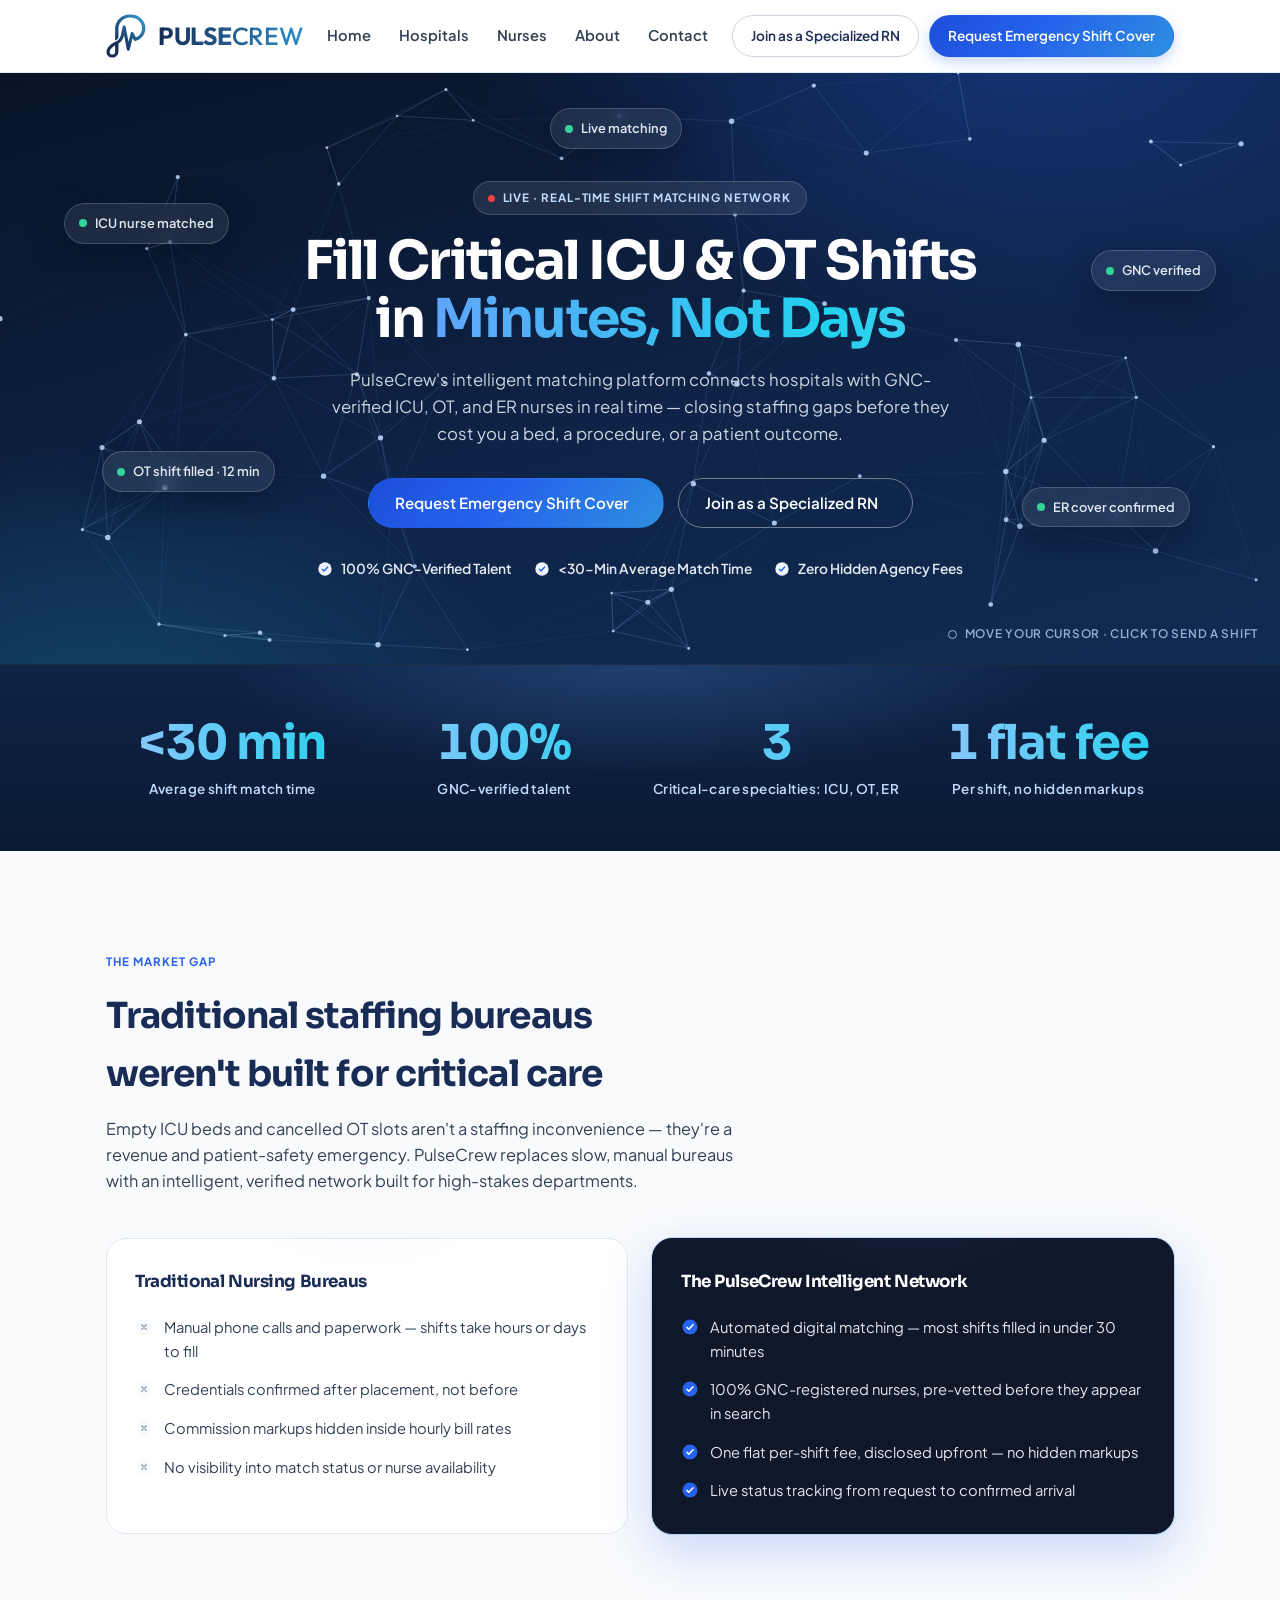
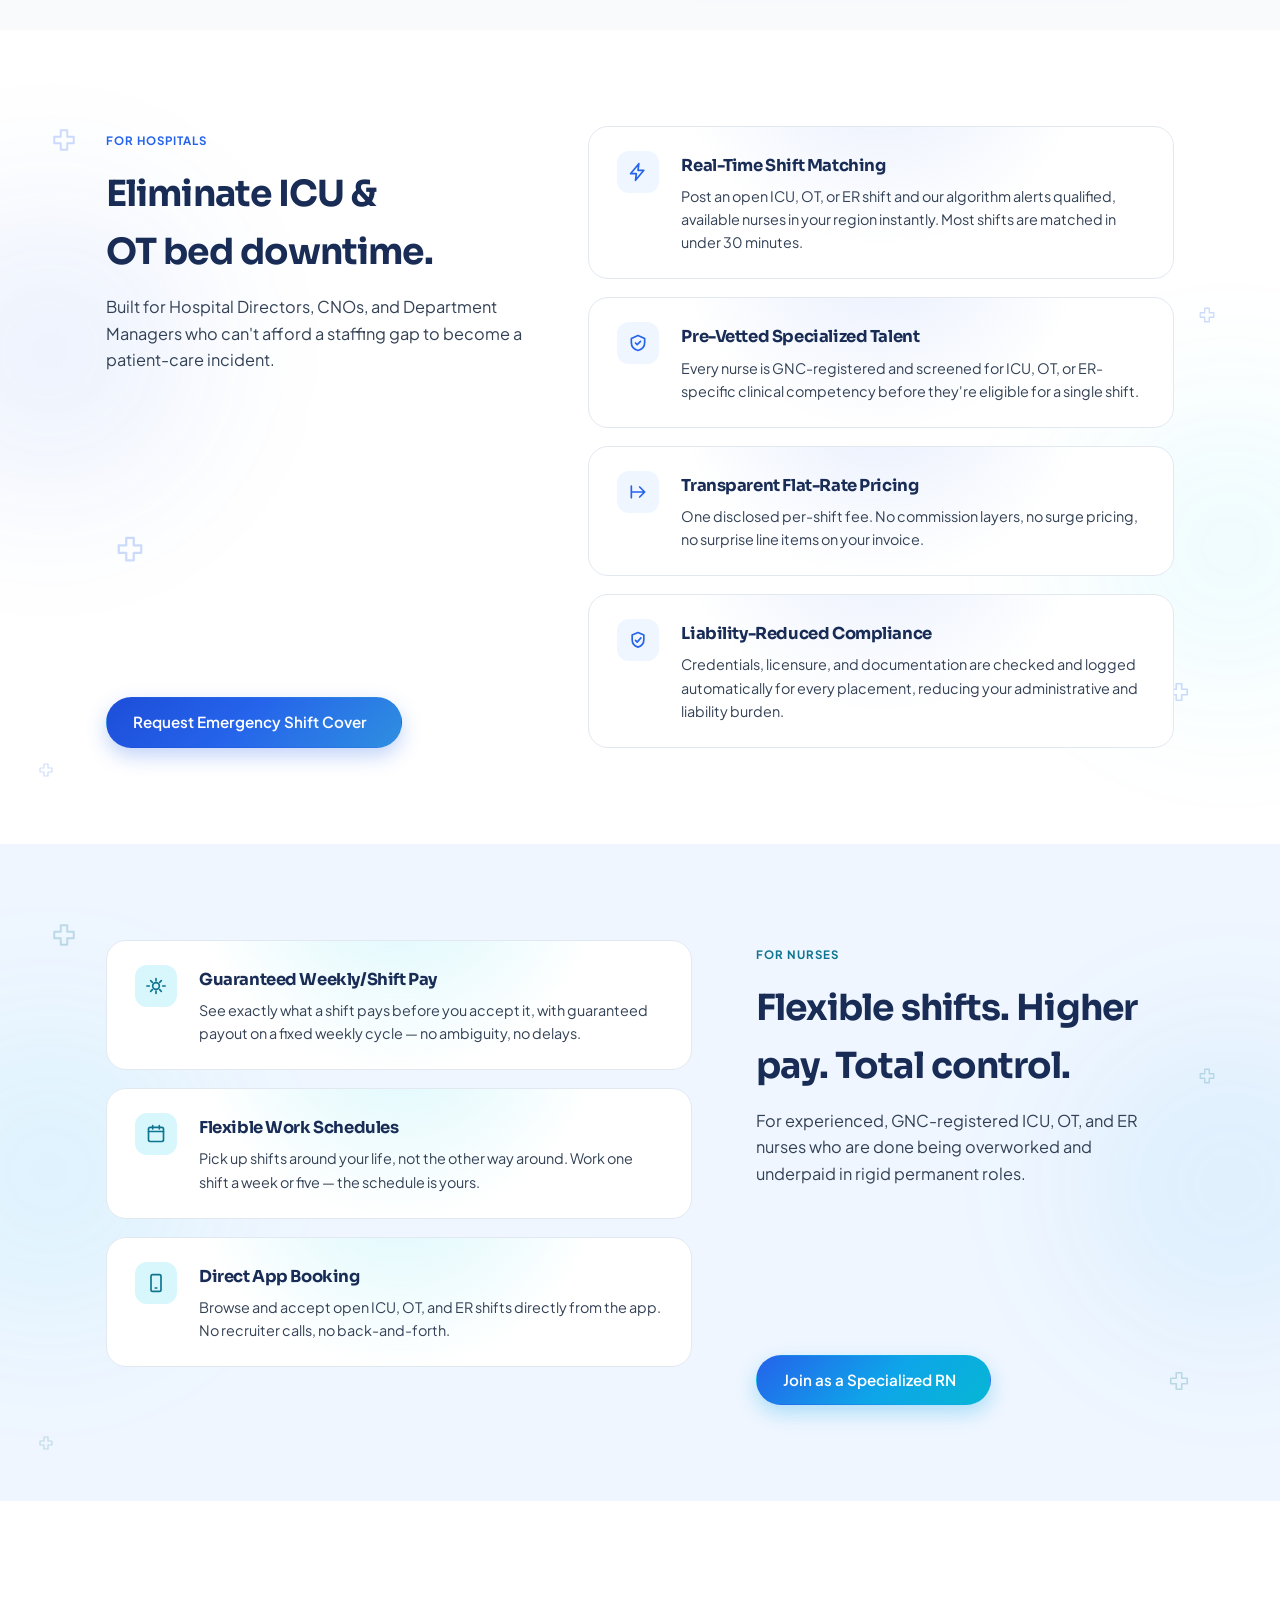
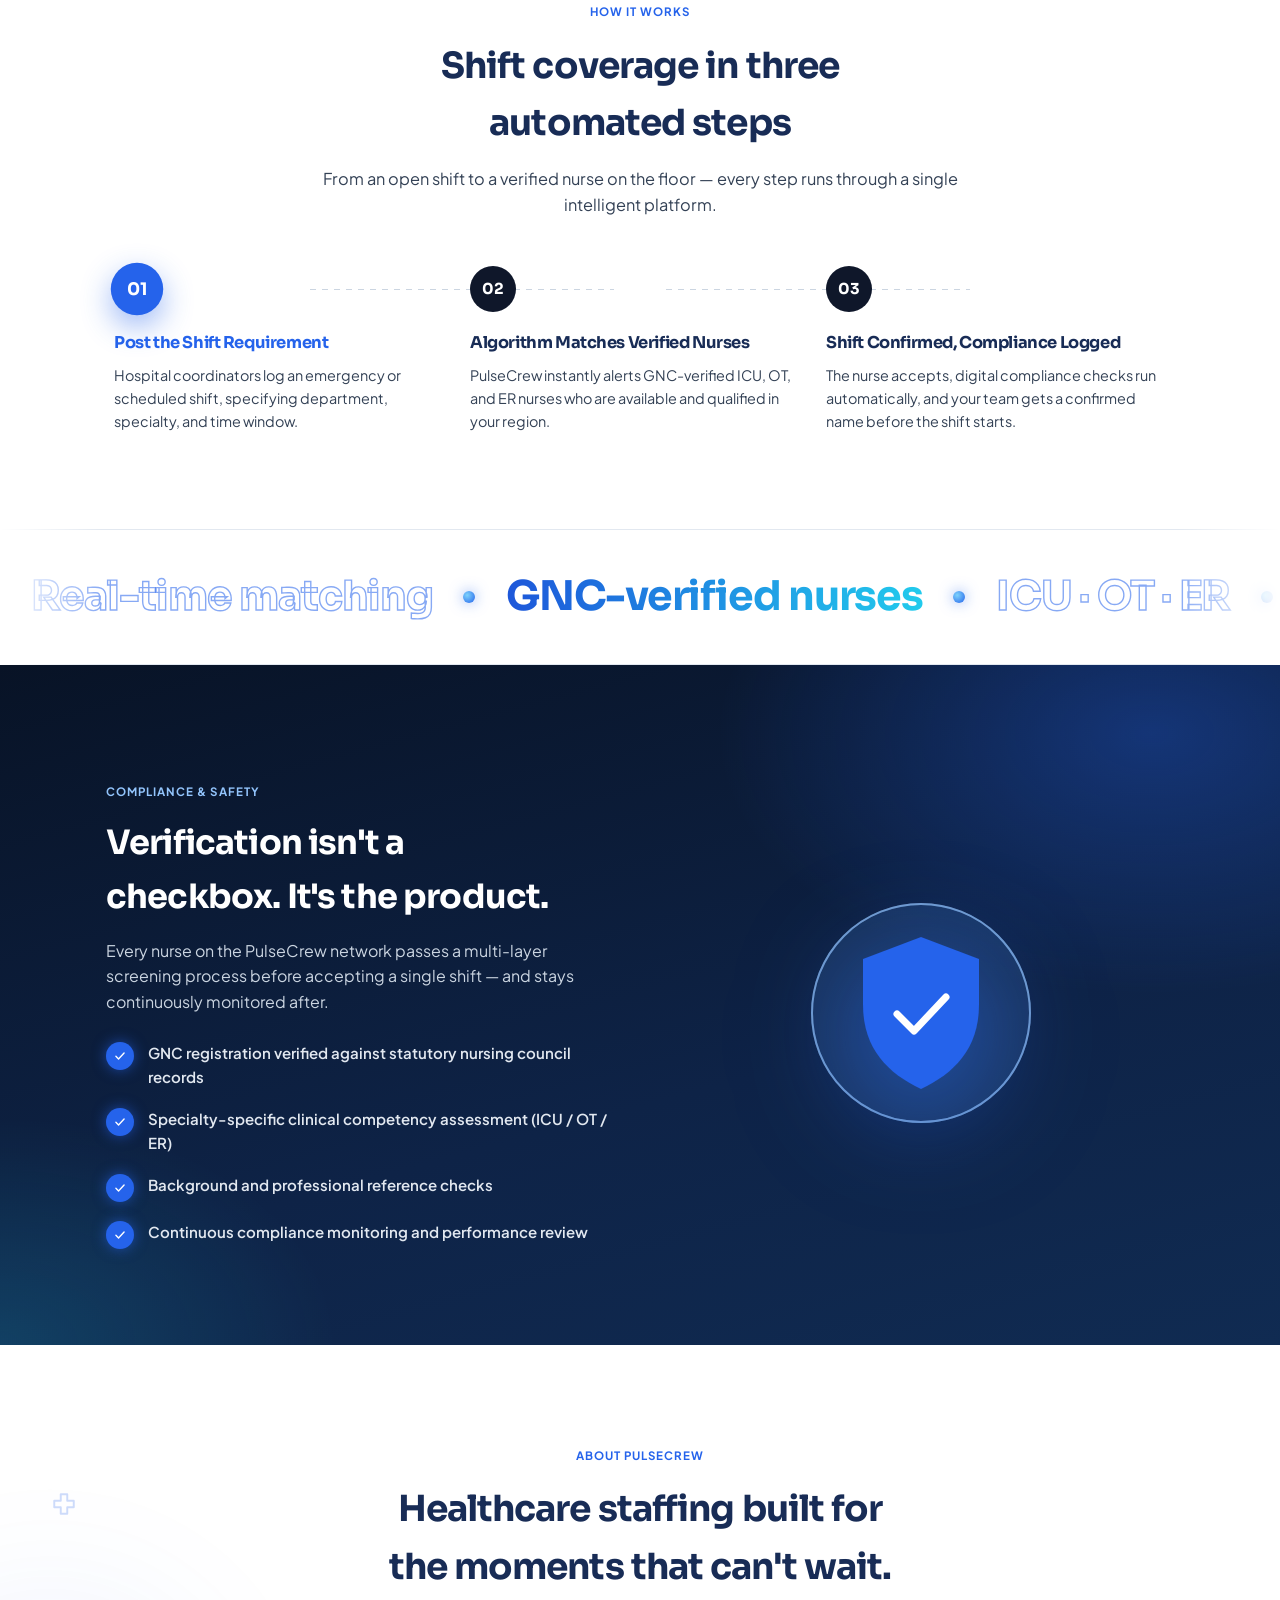
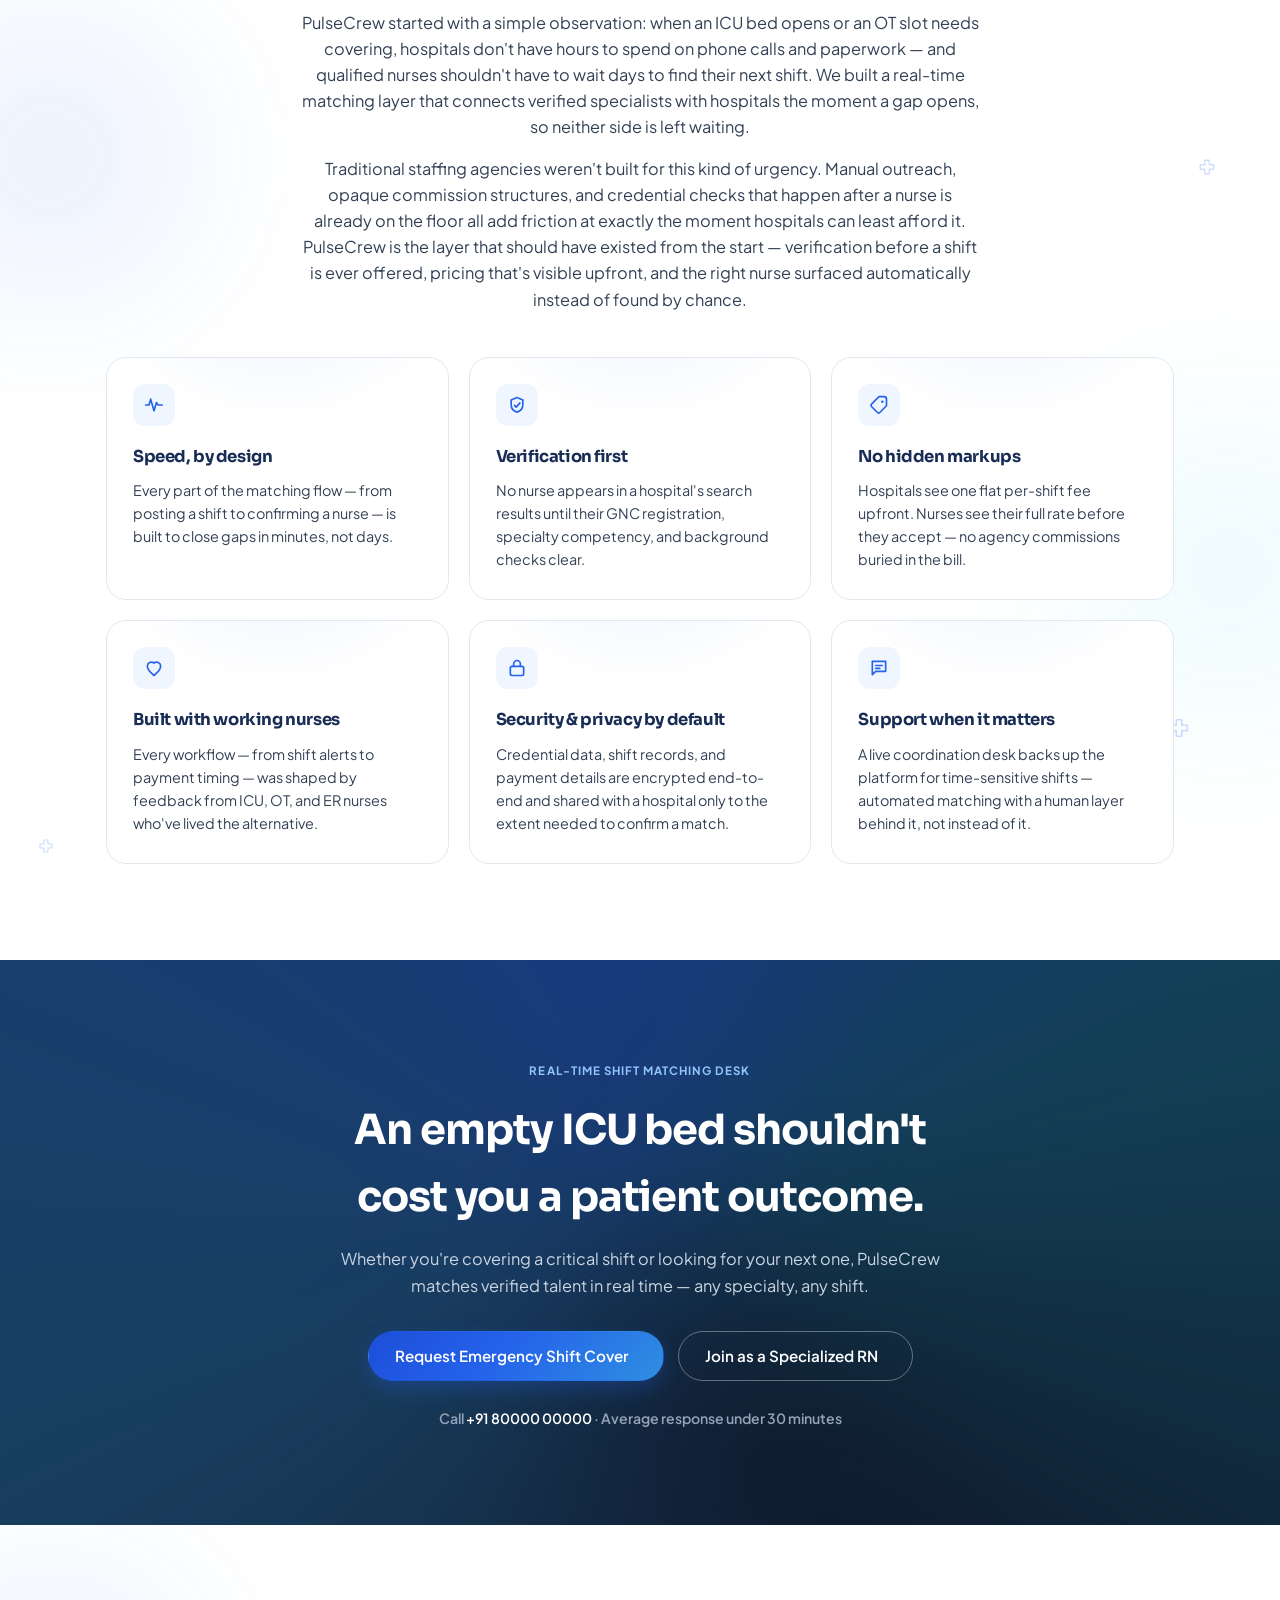
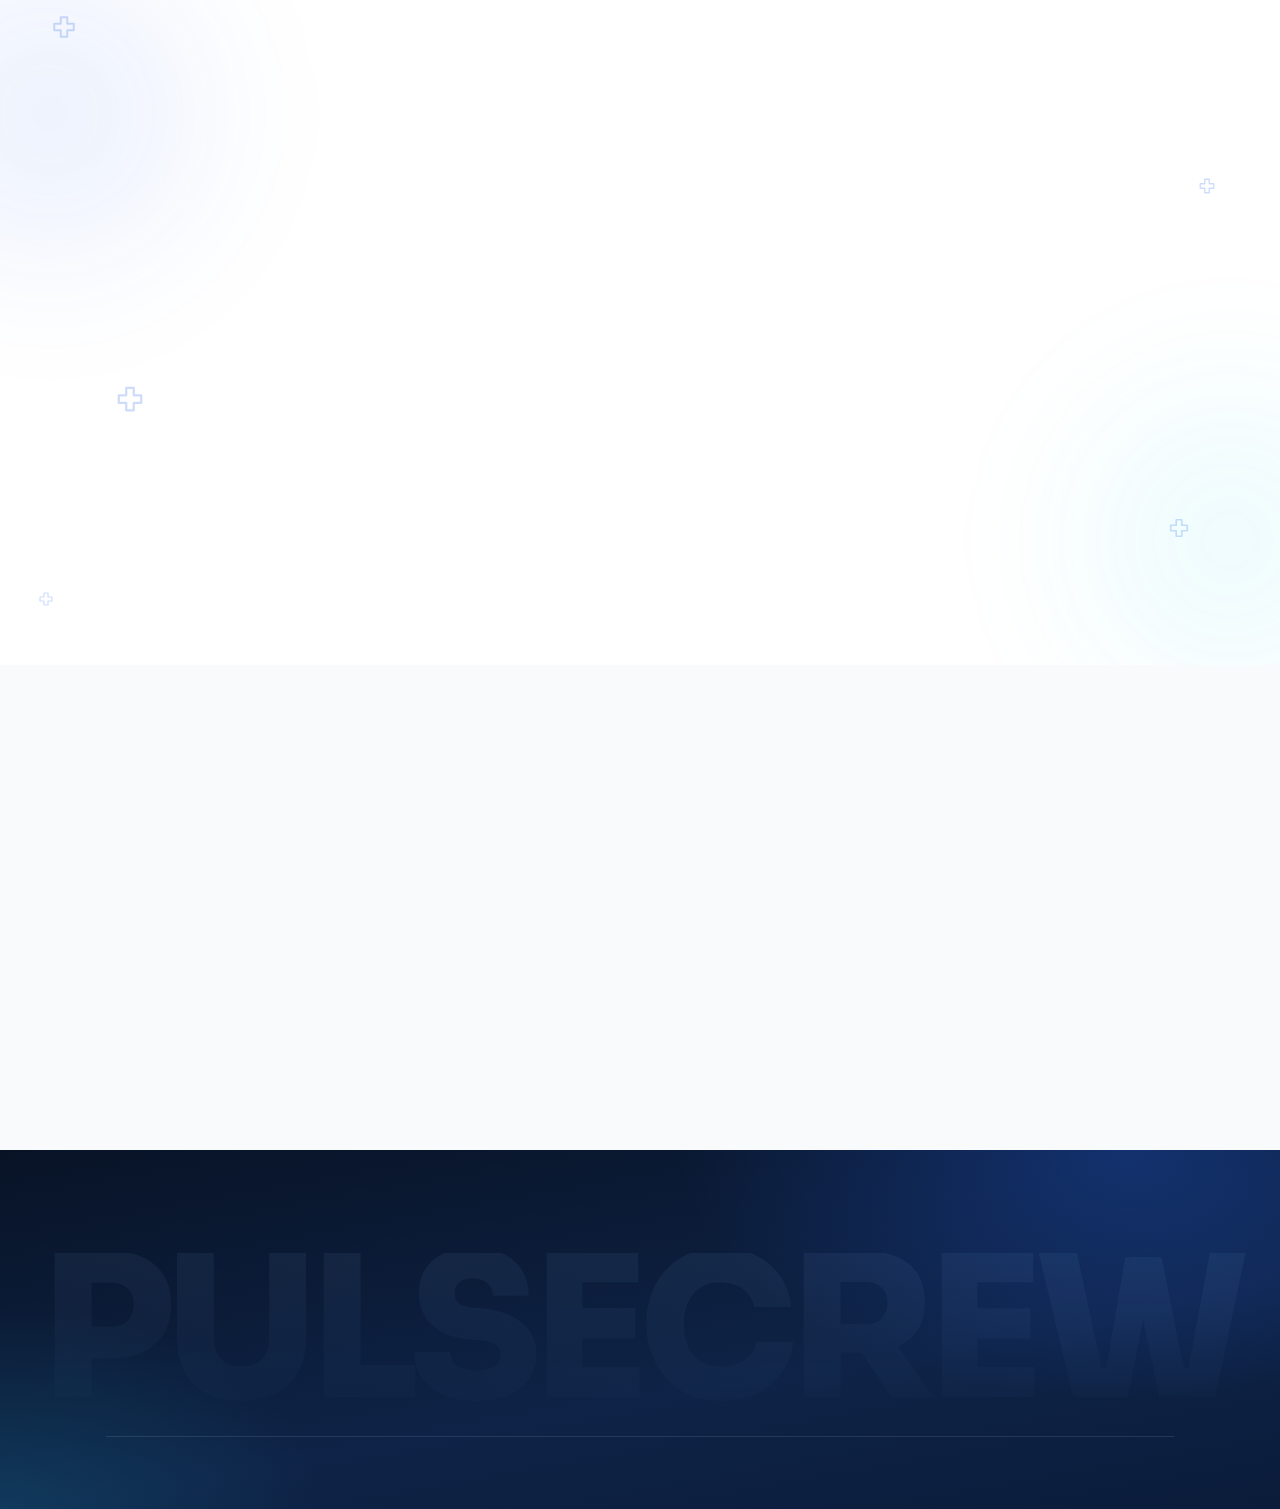
==== index.html @ 65669d4a "Move shared styles and effects into assets/site.css and assets/fx.js (no visual or behavioural chang" ====
<!doctype html><html><head><meta charset=utf8><meta name=viewport content="width=device-width,initial-scale=1"><style>:root{color-scheme:light}body{margin:0;padding:0;font:14px -apple-system,BlinkMacSystemFont,sans-serif;background:#faf9f5;color:#141413}img{max-width:100%}[hidden]:not([hidden=until-found i]){display:none!important}</style></head><body>
<title>PulseCrew Staffing</title>
<meta name="viewport" content="width=device-width, initial-scale=1">
<link rel="stylesheet" href="assets/site.css">

<div class="page-loader" id="pageLoader">
  <div class="loader-mark">
    <div class="loader-lottie" id="loaderLottie"></div>
  </div>
</div>
<script>"undefined"!=typeof navigator&&function(t,e){"object"==typeof exports&&"undefined"!=typeof module?module.exports=e():"function"==typeof define&&define.amd?define(e):(t="undefined"!=typeof globalThis?globalThis:t||self).lottie=e()}(this,(function(){"use strict";var svgNS="http://www.w3.org/2000/svg",locationHref="",_useWebWorker=!1,initialDefaultFrame=-999999,setWebWorker=function(t){_useWebWorker=!!t},getWebWorker=function(){return _useWebWorker},setLocationHref=function(t){locationHref=t},getLocationHref=function(){return locationHref};function createTag(t){return document.createElement(t)}function extendPrototype(t,e){var r,i,s=t.length;for(r=0;r<s;r+=1)for(var a in i=t[r].prototype)Object.prototype.hasOwnProperty.call(i,a)&&(e.prototype[a]=i[a])}function getDescriptor(t,e){return Object.getOwnPropertyDescriptor(t,e)}function createProxyFunction(t){function e(){}return e.prototype=t,e}var audioControllerFactory=function(){function t(t){this.audios=[],this.audioFactory=t,this._volume=1,this._isMuted=!1}return t.prototype={addAudio:function(t){this.audios.push(t)},pause:function(){var t,e=this.audios.length;for(t=0;t<e;t+=1)this.audios[t].pause()},resume:function(){var t,e=this.audios.length;for(t=0;t<e;t+=1)this.audios[t].resume()},setRate:function(t){var e,r=this.audios.length;for(e=0;e<r;e+=1)this.audios[e].setRate(t)},createAudio:function(t){return this.audioFactory?this.audioFactory(t):window.Howl?new window.Howl({src:[t]}):{isPlaying:!1,play:function(){this.isPlaying=!0},seek:function(){this.isPlaying=!1},playing:function(){},rate:function(){},setVolume:function(){}}},setAudioFactory:function(t){this.audioFactory=t},setVolume:function(t){this._volume=t,this._updateVolume()},mute:function(){this._isMuted=!0,this._updateVolume()},unmute:function(){this._isMuted=!1,this._updateVolume()},getVolume:function(){return this._volume},_updateVolume:function(){var t,e=this.audios.length;for(t=0;t<e;t+=1)this.audios[t].volume(this._volume*(this._isMuted?0:1))}},function(){return new t}}(),createTypedArray=function(){function t(t,e){var r,i=0,s=[];switch(t){case"int16":case"uint8c":r=1;break;default:r=1.1}for(i=0;i<e;i+=1)s.push(r);return s}return"function"==typeof Uint8ClampedArray&&"function"==typeof Float32Array?function(e,r){return"float32"===e?new Float32Array(r):"int16"===e?new Int16Array(r):"uint8c"===e?new Uint8ClampedArray(r):t(e,r)}:t}();function createSizedArray(t){return Array.apply(null,{length:t})}function _typeof$6(t){return _typeof$6="function"==typeof Symbol&&"symbol"==typeof Symbol.iterator?function(t){return typeof t}:function(t){return t&&"function"==typeof Symbol&&t.constructor===Symbol&&t!==Symbol.prototype?"symbol":typeof t},_typeof$6(t)}var subframeEnabled=!0,expressionsPlugin=null,expressionsInterfaces=null,idPrefix$1="",isSafari=/^((?!chrome|android).)*safari/i.test(navigator.userAgent),_shouldRoundValues=!1,bmPow=Math.pow,bmSqrt=Math.sqrt,bmFloor=Math.floor,bmMax=Math.max,bmMin=Math.min,BMMath={};function ProjectInterface$1(){return{}}!function(){var t,e=["abs","acos","acosh","asin","asinh","atan","atanh","atan2","ceil","cbrt","expm1","clz32","cos","cosh","exp","floor","fround","hypot","imul","log","log1p","log2","log10","max","min","pow","random","round","sign","sin","sinh","sqrt","tan","tanh","trunc","E","LN10","LN2","LOG10E","LOG2E","PI","SQRT1_2","SQRT2"],r=e.length;for(t=0;t<r;t+=1)BMMath[e[t]]=Math[e[t]]}(),BMMath.random=Math.random,BMMath.abs=function(t){if("object"===_typeof$6(t)&&t.length){var e,r=createSizedArray(t.length),i=t.length;for(e=0;e<i;e+=1)r[e]=Math.abs(t[e]);return r}return Math.abs(t)};var defaultCurveSegments=150,degToRads=Math.PI/180,roundCorner=.5519;function roundValues(t){_shouldRoundValues=!!t}function bmRnd(t){return _shouldRoundValues?Math.round(t):t}function styleDiv(t){t.style.position="absolute",t.style.top=0,t.style.left=0,t.style.display="block",t.style.transformOrigin="0 0",t.style.webkitTransformOrigin="0 0",t.style.backfaceVisibility="visible",t.style.webkitBackfaceVisibility="visible",t.style.transformStyle="preserve-3d",t.style.webkitTransformStyle="preserve-3d",t.style.mozTransformStyle="preserve-3d"}function BMEnterFrameEvent(t,e,r,i){this.type=t,this.currentTime=e,this.totalTime=r,this.direction=i<0?-1:1}function BMCompleteEvent(t,e){this.type=t,this.direction=e<0?-1:1}function BMCompleteLoopEvent(t,e,r,i){this.type=t,this.currentLoop=r,this.totalLoops=e,this.direction=i<0?-1:1}function BMSegmentStartEvent(t,e,r){this.type=t,this.firstFrame=e,this.totalFrames=r}function BMDestroyEvent(t,e){this.type=t,this.target=e}function BMRenderFrameErrorEvent(t,e){this.type="renderFrameError",this.nativeError=t,this.currentTime=e}function BMConfigErrorEvent(t){this.type="configError",this.nativeError=t}function BMAnimationConfigErrorEvent(t,e){this.type=t,this.nativeError=e}var createElementID=(_count=0,function(){return idPrefix$1+"__lottie_element_"+(_count+=1)}),_count;function HSVtoRGB(t,e,r){var i,s,a,n,o,h,l,p;switch(h=r*(1-e),l=r*(1-(o=6*t-(n=Math.floor(6*t)))*e),p=r*(1-(1-o)*e),n%6){case 0:i=r,s=p,a=h;break;case 1:i=l,s=r,a=h;break;case 2:i=h,s=r,a=p;break;case 3:i=h,s=l,a=r;break;case 4:i=p,s=h,a=r;break;case 5:i=r,s=h,a=l}return[i,s,a]}function RGBtoHSV(t,e,r){var i,s=Math.max(t,e,r),a=Math.min(t,e,r),n=s-a,o=0===s?0:n/s,h=s/255;switch(s){case a:i=0;break;case t:i=e-r+n*(e<r?6:0),i/=6*n;break;case e:i=r-t+2*n,i/=6*n;break;case r:i=t-e+4*n,i/=6*n}return[i,o,h]}function addSaturationToRGB(t,e){var r=RGBtoHSV(255*t[0],255*t[1],255*t[2]);return r[1]+=e,r[1]>1?r[1]=1:r[1]<=0&&(r[1]=0),HSVtoRGB(r[0],r[1],r[2])}function addBrightnessToRGB(t,e){var r=RGBtoHSV(255*t[0],255*t[1],255*t[2]);return r[2]+=e,r[2]>1?r[2]=1:r[2]<0&&(r[2]=0),HSVtoRGB(r[0],r[1],r[2])}function addHueToRGB(t,e){var r=RGBtoHSV(255*t[0],255*t[1],255*t[2]);return r[0]+=e/360,r[0]>1?r[0]-=1:r[0]<0&&(r[0]+=1),HSVtoRGB(r[0],r[1],r[2])}var rgbToHex=function(){var t,e,r=[];for(t=0;t<256;t+=1)e=t.toString(16),r[t]=1===e.length?"0"+e:e;return function(t,e,i){return t<0&&(t=0),e<0&&(e=0),i<0&&(i=0),"#"+r[t]+r[e]+r[i]}}(),setSubframeEnabled=function(t){subframeEnabled=!!t},getSubframeEnabled=function(){return subframeEnabled},setExpressionsPlugin=function(t){expressionsPlugin=t},getExpressionsPlugin=function(){return expressionsPlugin},setExpressionInterfaces=function(t){expressionsInterfaces=t},getExpressionInterfaces=function(){return expressionsInterfaces},setDefaultCurveSegments=function(t){defaultCurveSegments=t},getDefaultCurveSegments=function(){return defaultCurveSegments},setIdPrefix=function(t){idPrefix$1=t},getIdPrefix=function(){return idPrefix$1};function createNS(t){return document.createElementNS(svgNS,t)}function _typeof$5(t){return _typeof$5="function"==typeof Symbol&&"symbol"==typeof Symbol.iterator?function(t){return typeof t}:function(t){return t&&"function"==typeof Symbol&&t.constructor===Symbol&&t!==Symbol.prototype?"symbol":typeof t},_typeof$5(t)}var dataManager=function(){var t,e,r=1,i=[],s={onmessage:function(){},postMessage:function(e){t({data:e})}},a={postMessage:function(t){s.onmessage({data:t})}};function n(){e||(e=function(e){if(window.Worker&&window.Blob&&getWebWorker()){var r=new Blob(["var _workerSelf = self; self.onmessage = ",e.toString()],{type:"text/javascript"}),i=URL.createObjectURL(r);return new Worker(i)}return t=e,s}((function(t){if(a.dataManager||(a.dataManager=function(){function t(s,a){var n,o,h,l,p,c,m=s.length;for(o=0;o<m;o+=1)if("ks"in(n=s[o])&&!n.completed){if(n.completed=!0,n.hasMask){var u=n.masksProperties;for(l=u.length,h=0;h<l;h+=1)if(u[h].pt.k.i)i(u[h].pt.k);else for(c=u[h].pt.k.length,p=0;p<c;p+=1)u[h].pt.k[p].s&&i(u[h].pt.k[p].s[0]),u[h].pt.k[p].e&&i(u[h].pt.k[p].e[0])}0===n.ty?(n.layers=e(n.refId,a),t(n.layers,a)):4===n.ty?r(n.shapes):5===n.ty&&f(n)}}function e(t,e){var r=function(t,e){for(var r=0,i=e.length;r<i;){if(e[r].id===t)return e[r];r+=1}return null}(t,e);return r?r.layers.__used?JSON.parse(JSON.stringify(r.layers)):(r.layers.__used=!0,r.layers):null}function r(t){var e,s,a;for(e=t.length-1;e>=0;e-=1)if("sh"===t[e].ty)if(t[e].ks.k.i)i(t[e].ks.k);else for(a=t[e].ks.k.length,s=0;s<a;s+=1)t[e].ks.k[s].s&&i(t[e].ks.k[s].s[0]),t[e].ks.k[s].e&&i(t[e].ks.k[s].e[0]);else"gr"===t[e].ty&&r(t[e].it)}function i(t){var e,r=t.i.length;for(e=0;e<r;e+=1)t.i[e][0]+=t.v[e][0],t.i[e][1]+=t.v[e][1],t.o[e][0]+=t.v[e][0],t.o[e][1]+=t.v[e][1]}function s(t,e){var r=e?e.split("."):[100,100,100];return t[0]>r[0]||!(r[0]>t[0])&&(t[1]>r[1]||!(r[1]>t[1])&&(t[2]>r[2]||!(r[2]>t[2])&&null))}var a,n=function(){var t=[4,4,14];function e(t){var e,r,i,s=t.length;for(e=0;e<s;e+=1)5===t[e].ty&&(i=void 0,i=(r=t[e]).t.d,r.t.d={k:[{s:i,t:0}]})}return function(r){if(s(t,r.v)&&(e(r.layers),r.assets)){var i,a=r.assets.length;for(i=0;i<a;i+=1)r.assets[i].layers&&e(r.assets[i].layers)}}}(),o=(a=[4,7,99],function(t){if(t.chars&&!s(a,t.v)){var e,i=t.chars.length;for(e=0;e<i;e+=1){var n=t.chars[e];n.data&&n.data.shapes&&(r(n.data.shapes),n.data.ip=0,n.data.op=99999,n.data.st=0,n.data.sr=1,n.data.ks={p:{k:[0,0],a:0},s:{k:[100,100],a:0},a:{k:[0,0],a:0},r:{k:0,a:0},o:{k:100,a:0}},t.chars[e].t||(n.data.shapes.push({ty:"no"}),n.data.shapes[0].it.push({p:{k:[0,0],a:0},s:{k:[100,100],a:0},a:{k:[0,0],a:0},r:{k:0,a:0},o:{k:100,a:0},sk:{k:0,a:0},sa:{k:0,a:0},ty:"tr"})))}}}),h=function(){var t=[5,7,15];function e(t){var e,r,i=t.length;for(e=0;e<i;e+=1)5===t[e].ty&&(r=void 0,"number"==typeof(r=t[e].t.p).a&&(r.a={a:0,k:r.a}),"number"==typeof r.p&&(r.p={a:0,k:r.p}),"number"==typeof r.r&&(r.r={a:0,k:r.r}))}return function(r){if(s(t,r.v)&&(e(r.layers),r.assets)){var i,a=r.assets.length;for(i=0;i<a;i+=1)r.assets[i].layers&&e(r.assets[i].layers)}}}(),l=function(){var t=[4,1,9];function e(t){var r,i,s,a=t.length;for(r=0;r<a;r+=1)if("gr"===t[r].ty)e(t[r].it);else if("fl"===t[r].ty||"st"===t[r].ty)if(t[r].c.k&&t[r].c.k[0].i)for(s=t[r].c.k.length,i=0;i<s;i+=1)t[r].c.k[i].s&&(t[r].c.k[i].s[0]/=255,t[r].c.k[i].s[1]/=255,t[r].c.k[i].s[2]/=255,t[r].c.k[i].s[3]/=255),t[r].c.k[i].e&&(t[r].c.k[i].e[0]/=255,t[r].c.k[i].e[1]/=255,t[r].c.k[i].e[2]/=255,t[r].c.k[i].e[3]/=255);else t[r].c.k[0]/=255,t[r].c.k[1]/=255,t[r].c.k[2]/=255,t[r].c.k[3]/=255}function r(t){var r,i=t.length;for(r=0;r<i;r+=1)4===t[r].ty&&e(t[r].shapes)}return function(e){if(s(t,e.v)&&(r(e.layers),e.assets)){var i,a=e.assets.length;for(i=0;i<a;i+=1)e.assets[i].layers&&r(e.assets[i].layers)}}}(),p=function(){var t=[4,4,18];function e(t){var r,i,s;for(r=t.length-1;r>=0;r-=1)if("sh"===t[r].ty)if(t[r].ks.k.i)t[r].ks.k.c=t[r].closed;else for(s=t[r].ks.k.length,i=0;i<s;i+=1)t[r].ks.k[i].s&&(t[r].ks.k[i].s[0].c=t[r].closed),t[r].ks.k[i].e&&(t[r].ks.k[i].e[0].c=t[r].closed);else"gr"===t[r].ty&&e(t[r].it)}function r(t){var r,i,s,a,n,o,h=t.length;for(i=0;i<h;i+=1){if((r=t[i]).hasMask){var l=r.masksProperties;for(a=l.length,s=0;s<a;s+=1)if(l[s].pt.k.i)l[s].pt.k.c=l[s].cl;else for(o=l[s].pt.k.length,n=0;n<o;n+=1)l[s].pt.k[n].s&&(l[s].pt.k[n].s[0].c=l[s].cl),l[s].pt.k[n].e&&(l[s].pt.k[n].e[0].c=l[s].cl)}4===r.ty&&e(r.shapes)}}return function(e){if(s(t,e.v)&&(r(e.layers),e.assets)){var i,a=e.assets.length;for(i=0;i<a;i+=1)e.assets[i].layers&&r(e.assets[i].layers)}}}();function f(t){0===t.t.a.length&&t.t.p}var c={completeData:function(r){r.__complete||(l(r),n(r),o(r),h(r),p(r),t(r.layers,r.assets),function(r,i){if(r){var s=0,a=r.length;for(s=0;s<a;s+=1)1===r[s].t&&(r[s].data.layers=e(r[s].data.refId,i),t(r[s].data.layers,i))}}(r.chars,r.assets),r.__complete=!0)}};return c.checkColors=l,c.checkChars=o,c.checkPathProperties=h,c.checkShapes=p,c.completeLayers=t,c}()),a.assetLoader||(a.assetLoader=function(){function t(t){var e=t.getResponseHeader("content-type");return e&&"json"===t.responseType&&-1!==e.indexOf("json")||t.response&&"object"===_typeof$5(t.response)?t.response:t.response&&"string"==typeof t.response?JSON.parse(t.response):t.responseText?JSON.parse(t.responseText):null}return{load:function(e,r,i,s){var a,n=new XMLHttpRequest;try{n.responseType="json"}catch(t){}n.onreadystatechange=function(){if(4===n.readyState)if(200===n.status)a=t(n),i(a);else try{a=t(n),i(a)}catch(t){s&&s(t)}};try{n.open(["G","E","T"].join(""),e,!0)}catch(t){n.open(["G","E","T"].join(""),r+"/"+e,!0)}n.send()}}}()),"loadAnimation"===t.data.type)a.assetLoader.load(t.data.path,t.data.fullPath,(function(e){a.dataManager.completeData(e),a.postMessage({id:t.data.id,payload:e,status:"success"})}),(function(){a.postMessage({id:t.data.id,status:"error"})}));else if("complete"===t.data.type){var e=t.data.animation;a.dataManager.completeData(e),a.postMessage({id:t.data.id,payload:e,status:"success"})}else"loadData"===t.data.type&&a.assetLoader.load(t.data.path,t.data.fullPath,(function(e){a.postMessage({id:t.data.id,payload:e,status:"success"})}),(function(){a.postMessage({id:t.data.id,status:"error"})}))})),e.onmessage=function(t){var e=t.data,r=e.id,s=i[r];i[r]=null,"success"===e.status?s.onComplete(e.payload):s.onError&&s.onError()})}function o(t,e){var s="processId_"+(r+=1);return i[s]={onComplete:t,onError:e},s}return{loadAnimation:function(t,r,i){n();var s=o(r,i);e.postMessage({type:"loadAnimation",path:t,fullPath:window.location.origin+window.location.pathname,id:s})},loadData:function(t,r,i){n();var s=o(r,i);e.postMessage({type:"loadData",path:t,fullPath:window.location.origin+window.location.pathname,id:s})},completeAnimation:function(t,r,i){n();var s=o(r,i);e.postMessage({type:"complete",animation:t,id:s})}}}(),ImagePreloader=function(){var t=function(){var t=createTag("canvas");t.width=1,t.height=1;var e=t.getContext("2d");return e.fillStyle="rgba(0,0,0,0)",e.fillRect(0,0,1,1),t}();function e(){this.loadedAssets+=1,this.loadedAssets===this.totalImages&&this.loadedFootagesCount===this.totalFootages&&this.imagesLoadedCb&&this.imagesLoadedCb(null)}function r(){this.loadedFootagesCount+=1,this.loadedAssets===this.totalImages&&this.loadedFootagesCount===this.totalFootages&&this.imagesLoadedCb&&this.imagesLoadedCb(null)}function i(t,e,r){var i="";if(t.e)i=t.p;else if(e){var s=t.p;-1!==s.indexOf("images/")&&(s=s.split("/")[1]),i=e+s}else i=r,i+=t.u?t.u:"",i+=t.p;return i}function s(t){var e=0,r=setInterval(function(){(t.getBBox().width||e>500)&&(this._imageLoaded(),clearInterval(r)),e+=1}.bind(this),50)}function a(t){var e={assetData:t},r=i(t,this.assetsPath,this.path);return dataManager.loadData(r,function(t){e.img=t,this._footageLoaded()}.bind(this),function(){e.img={},this._footageLoaded()}.bind(this)),e}function n(){this._imageLoaded=e.bind(this),this._footageLoaded=r.bind(this),this.testImageLoaded=s.bind(this),this.createFootageData=a.bind(this),this.assetsPath="",this.path="",this.totalImages=0,this.totalFootages=0,this.loadedAssets=0,this.loadedFootagesCount=0,this.imagesLoadedCb=null,this.images=[]}return n.prototype={loadAssets:function(t,e){var r;this.imagesLoadedCb=e;var i=t.length;for(r=0;r<i;r+=1)t[r].layers||(t[r].t&&"seq"!==t[r].t?3===t[r].t&&(this.totalFootages+=1,this.images.push(this.createFootageData(t[r]))):(this.totalImages+=1,this.images.push(this._createImageData(t[r]))))},setAssetsPath:function(t){this.assetsPath=t||""},setPath:function(t){this.path=t||""},loadedImages:function(){return this.totalImages===this.loadedAssets},loadedFootages:function(){return this.totalFootages===this.loadedFootagesCount},destroy:function(){this.imagesLoadedCb=null,this.images.length=0},getAsset:function(t){for(var e=0,r=this.images.length;e<r;){if(this.images[e].assetData===t)return this.images[e].img;e+=1}return null},createImgData:function(e){var r=i(e,this.assetsPath,this.path),s=createTag("img");s.crossOrigin="anonymous",s.addEventListener("load",this._imageLoaded,!1),s.addEventListener("error",function(){a.img=t,this._imageLoaded()}.bind(this),!1),s.src=r;var a={img:s,assetData:e};return a},createImageData:function(e){var r=i(e,this.assetsPath,this.path),s=createNS("image");isSafari?this.testImageLoaded(s):s.addEventListener("load",this._imageLoaded,!1),s.addEventListener("error",function(){a.img=t,this._imageLoaded()}.bind(this),!1),s.setAttributeNS("http://www.w3.org/1999/xlink","href",r),this._elementHelper.append?this._elementHelper.append(s):this._elementHelper.appendChild(s);var a={img:s,assetData:e};return a},imageLoaded:e,footageLoaded:r,setCacheType:function(t,e){"svg"===t?(this._elementHelper=e,this._createImageData=this.createImageData.bind(this)):this._createImageData=this.createImgData.bind(this)}},n}();function BaseEvent(){}BaseEvent.prototype={triggerEvent:function(t,e){if(this._cbs[t])for(var r=this._cbs[t],i=0;i<r.length;i+=1)r[i](e)},addEventListener:function(t,e){return this._cbs[t]||(this._cbs[t]=[]),this._cbs[t].push(e),function(){this.removeEventListener(t,e)}.bind(this)},removeEventListener:function(t,e){if(e){if(this._cbs[t]){for(var r=0,i=this._cbs[t].length;r<i;)this._cbs[t][r]===e&&(this._cbs[t].splice(r,1),r-=1,i-=1),r+=1;this._cbs[t].length||(this._cbs[t]=null)}}else this._cbs[t]=null}};var markerParser=function(){function t(t){for(var e,r=t.split("\r\n"),i={},s=0,a=0;a<r.length;a+=1)2===(e=r[a].split(":")).length&&(i[e[0]]=e[1].trim(),s+=1);if(0===s)throw new Error;return i}return function(e){for(var r=[],i=0;i<e.length;i+=1){var s=e[i],a={time:s.tm,duration:s.dr};try{a.payload=JSON.parse(e[i].cm)}catch(r){try{a.payload=t(e[i].cm)}catch(t){a.payload={name:e[i].cm}}}r.push(a)}return r}}(),ProjectInterface=function(){function t(t){this.compositions.push(t)}return function(){function e(t){for(var e=0,r=this.compositions.length;e<r;){if(this.compositions[e].data&&this.compositions[e].data.nm===t)return this.compositions[e].prepareFrame&&this.compositions[e].data.xt&&this.compositions[e].prepareFrame(this.currentFrame),this.compositions[e].compInterface;e+=1}return null}return e.compositions=[],e.currentFrame=0,e.registerComposition=t,e}}(),renderers={},registerRenderer=function(t,e){renderers[t]=e};function getRenderer(t){return renderers[t]}function getRegisteredRenderer(){if(renderers.canvas)return"canvas";for(var t in renderers)if(renderers[t])return t;return""}function _typeof$4(t){return _typeof$4="function"==typeof Symbol&&"symbol"==typeof Symbol.iterator?function(t){return typeof t}:function(t){return t&&"function"==typeof Symbol&&t.constructor===Symbol&&t!==Symbol.prototype?"symbol":typeof t},_typeof$4(t)}var AnimationItem=function(){this._cbs=[],this.name="",this.path="",this.isLoaded=!1,this.currentFrame=0,this.currentRawFrame=0,this.firstFrame=0,this.totalFrames=0,this.frameRate=0,this.frameMult=0,this.playSpeed=1,this.playDirection=1,this.playCount=0,this.animationData={},this.assets=[],this.isPaused=!0,this.autoplay=!1,this.loop=!0,this.renderer=null,this.animationID=createElementID(),this.assetsPath="",this.timeCompleted=0,this.segmentPos=0,this.isSubframeEnabled=getSubframeEnabled(),this.segments=[],this._idle=!0,this._completedLoop=!1,this.projectInterface=ProjectInterface(),this.imagePreloader=new ImagePreloader,this.audioController=audioControllerFactory(),this.markers=[],this.configAnimation=this.configAnimation.bind(this),this.onSetupError=this.onSetupError.bind(this),this.onSegmentComplete=this.onSegmentComplete.bind(this),this.drawnFrameEvent=new BMEnterFrameEvent("drawnFrame",0,0,0),this.expressionsPlugin=getExpressionsPlugin()};extendPrototype([BaseEvent],AnimationItem),AnimationItem.prototype.setParams=function(t){(t.wrapper||t.container)&&(this.wrapper=t.wrapper||t.container);var e="svg";t.animType?e=t.animType:t.renderer&&(e=t.renderer);var r=getRenderer(e);this.renderer=new r(this,t.rendererSettings),this.imagePreloader.setCacheType(e,this.renderer.globalData.defs),this.renderer.setProjectInterface(this.projectInterface),this.animType=e,""===t.loop||null===t.loop||void 0===t.loop||!0===t.loop?this.loop=!0:!1===t.loop?this.loop=!1:this.loop=parseInt(t.loop,10),this.autoplay=!("autoplay"in t)||t.autoplay,this.name=t.name?t.name:"",this.autoloadSegments=!Object.prototype.hasOwnProperty.call(t,"autoloadSegments")||t.autoloadSegments,this.assetsPath=t.assetsPath,this.initialSegment=t.initialSegment,t.audioFactory&&this.audioController.setAudioFactory(t.audioFactory),t.animationData?this.setupAnimation(t.animationData):t.path&&(-1!==t.path.lastIndexOf("\\")?this.path=t.path.substr(0,t.path.lastIndexOf("\\")+1):this.path=t.path.substr(0,t.path.lastIndexOf("/")+1),this.fileName=t.path.substr(t.path.lastIndexOf("/")+1),this.fileName=this.fileName.substr(0,this.fileName.lastIndexOf(".json")),dataManager.loadAnimation(t.path,this.configAnimation,this.onSetupError))},AnimationItem.prototype.onSetupError=function(){this.trigger("data_failed")},AnimationItem.prototype.setupAnimation=function(t){dataManager.completeAnimation(t,this.configAnimation)},AnimationItem.prototype.setData=function(t,e){e&&"object"!==_typeof$4(e)&&(e=JSON.parse(e));var r={wrapper:t,animationData:e},i=t.attributes;r.path=i.getNamedItem("data-animation-path")?i.getNamedItem("data-animation-path").value:i.getNamedItem("data-bm-path")?i.getNamedItem("data-bm-path").value:i.getNamedItem("bm-path")?i.getNamedItem("bm-path").value:"",r.animType=i.getNamedItem("data-anim-type")?i.getNamedItem("data-anim-type").value:i.getNamedItem("data-bm-type")?i.getNamedItem("data-bm-type").value:i.getNamedItem("bm-type")?i.getNamedItem("bm-type").value:i.getNamedItem("data-bm-renderer")?i.getNamedItem("data-bm-renderer").value:i.getNamedItem("bm-renderer")?i.getNamedItem("bm-renderer").value:getRegisteredRenderer()||"canvas";var s=i.getNamedItem("data-anim-loop")?i.getNamedItem("data-anim-loop").value:i.getNamedItem("data-bm-loop")?i.getNamedItem("data-bm-loop").value:i.getNamedItem("bm-loop")?i.getNamedItem("bm-loop").value:"";"false"===s?r.loop=!1:"true"===s?r.loop=!0:""!==s&&(r.loop=parseInt(s,10));var a=i.getNamedItem("data-anim-autoplay")?i.getNamedItem("data-anim-autoplay").value:i.getNamedItem("data-bm-autoplay")?i.getNamedItem("data-bm-autoplay").value:!i.getNamedItem("bm-autoplay")||i.getNamedItem("bm-autoplay").value;r.autoplay="false"!==a,r.name=i.getNamedItem("data-name")?i.getNamedItem("data-name").value:i.getNamedItem("data-bm-name")?i.getNamedItem("data-bm-name").value:i.getNamedItem("bm-name")?i.getNamedItem("bm-name").value:"","false"===(i.getNamedItem("data-anim-prerender")?i.getNamedItem("data-anim-prerender").value:i.getNamedItem("data-bm-prerender")?i.getNamedItem("data-bm-prerender").value:i.getNamedItem("bm-prerender")?i.getNamedItem("bm-prerender").value:"")&&(r.prerender=!1),r.path?this.setParams(r):this.trigger("destroy")},AnimationItem.prototype.includeLayers=function(t){t.op>this.animationData.op&&(this.animationData.op=t.op,this.totalFrames=Math.floor(t.op-this.animationData.ip));var e,r,i=this.animationData.layers,s=i.length,a=t.layers,n=a.length;for(r=0;r<n;r+=1)for(e=0;e<s;){if(i[e].id===a[r].id){i[e]=a[r];break}e+=1}if((t.chars||t.fonts)&&(this.renderer.globalData.fontManager.addChars(t.chars),this.renderer.globalData.fontManager.addFonts(t.fonts,this.renderer.globalData.defs)),t.assets)for(s=t.assets.length,e=0;e<s;e+=1)this.animationData.assets.push(t.assets[e]);this.animationData.__complete=!1,dataManager.completeAnimation(this.animationData,this.onSegmentComplete)},AnimationItem.prototype.onSegmentComplete=function(t){this.animationData=t;var e=getExpressionsPlugin();e&&e.initExpressions(this),this.loadNextSegment()},AnimationItem.prototype.loadNextSegment=function(){var t=this.animationData.segments;if(!t||0===t.length||!this.autoloadSegments)return this.trigger("data_ready"),void(this.timeCompleted=this.totalFrames);var e=t.shift();this.timeCompleted=e.time*this.frameRate;var r=this.path+this.fileName+"_"+this.segmentPos+".json";this.segmentPos+=1,dataManager.loadData(r,this.includeLayers.bind(this),function(){this.trigger("data_failed")}.bind(this))},AnimationItem.prototype.loadSegments=function(){this.animationData.segments||(this.timeCompleted=this.totalFrames),this.loadNextSegment()},AnimationItem.prototype.imagesLoaded=function(){this.trigger("loaded_images"),this.checkLoaded()},AnimationItem.prototype.preloadImages=function(){this.imagePreloader.setAssetsPath(this.assetsPath),this.imagePreloader.setPath(this.path),this.imagePreloader.loadAssets(this.animationData.assets,this.imagesLoaded.bind(this))},AnimationItem.prototype.configAnimation=function(t){if(this.renderer)try{this.animationData=t,this.initialSegment?(this.totalFrames=Math.floor(this.initialSegment[1]-this.initialSegment[0]),this.firstFrame=Math.round(this.initialSegment[0])):(this.totalFrames=Math.floor(this.animationData.op-this.animationData.ip),this.firstFrame=Math.round(this.animationData.ip)),this.renderer.configAnimation(t),t.assets||(t.assets=[]),this.assets=this.animationData.assets,this.frameRate=this.animationData.fr,this.frameMult=this.animationData.fr/1e3,this.renderer.searchExtraCompositions(t.assets),this.markers=markerParser(t.markers||[]),this.trigger("config_ready"),this.preloadImages(),this.loadSegments(),this.updaFrameModifier(),this.waitForFontsLoaded(),this.isPaused&&this.audioController.pause()}catch(t){this.triggerConfigError(t)}},AnimationItem.prototype.waitForFontsLoaded=function(){this.renderer&&(this.renderer.globalData.fontManager.isLoaded?this.checkLoaded():setTimeout(this.waitForFontsLoaded.bind(this),20))},AnimationItem.prototype.checkLoaded=function(){if(!this.isLoaded&&this.renderer.globalData.fontManager.isLoaded&&(this.imagePreloader.loadedImages()||"canvas"!==this.renderer.rendererType)&&this.imagePreloader.loadedFootages()){this.isLoaded=!0;var t=getExpressionsPlugin();t&&t.initExpressions(this),this.renderer.initItems(),setTimeout(function(){this.trigger("DOMLoaded")}.bind(this),0),this.gotoFrame(),this.autoplay&&this.play()}},AnimationItem.prototype.resize=function(t,e){var r="number"==typeof t?t:void 0,i="number"==typeof e?e:void 0;this.renderer.updateContainerSize(r,i)},AnimationItem.prototype.setSubframe=function(t){this.isSubframeEnabled=!!t},AnimationItem.prototype.gotoFrame=function(){this.currentFrame=this.isSubframeEnabled?this.currentRawFrame:~~this.currentRawFrame,this.timeCompleted!==this.totalFrames&&this.currentFrame>this.timeCompleted&&(this.currentFrame=this.timeCompleted),this.trigger("enterFrame"),this.renderFrame(),this.trigger("drawnFrame")},AnimationItem.prototype.renderFrame=function(){if(!1!==this.isLoaded&&this.renderer)try{this.expressionsPlugin&&this.expressionsPlugin.resetFrame(),this.renderer.renderFrame(this.currentFrame+this.firstFrame)}catch(t){this.triggerRenderFrameError(t)}},AnimationItem.prototype.play=function(t){t&&this.name!==t||!0===this.isPaused&&(this.isPaused=!1,this.trigger("_play"),this.audioController.resume(),this._idle&&(this._idle=!1,this.trigger("_active")))},AnimationItem.prototype.pause=function(t){t&&this.name!==t||!1===this.isPaused&&(this.isPaused=!0,this.trigger("_pause"),this._idle=!0,this.trigger("_idle"),this.audioController.pause())},AnimationItem.prototype.togglePause=function(t){t&&this.name!==t||(!0===this.isPaused?this.play():this.pause())},AnimationItem.prototype.stop=function(t){t&&this.name!==t||(this.pause(),this.playCount=0,this._completedLoop=!1,this.setCurrentRawFrameValue(0))},AnimationItem.prototype.getMarkerData=function(t){for(var e,r=0;r<this.markers.length;r+=1)if((e=this.markers[r]).payload&&e.payload.name===t)return e;return null},AnimationItem.prototype.goToAndStop=function(t,e,r){if(!r||this.name===r){var i=Number(t);if(isNaN(i)){var s=this.getMarkerData(t);s&&this.goToAndStop(s.time,!0)}else e?this.setCurrentRawFrameValue(t):this.setCurrentRawFrameValue(t*this.frameModifier);this.pause()}},AnimationItem.prototype.goToAndPlay=function(t,e,r){if(!r||this.name===r){var i=Number(t);if(isNaN(i)){var s=this.getMarkerData(t);s&&(s.duration?this.playSegments([s.time,s.time+s.duration],!0):this.goToAndStop(s.time,!0))}else this.goToAndStop(i,e,r);this.play()}},AnimationItem.prototype.advanceTime=function(t){if(!0!==this.isPaused&&!1!==this.isLoaded){var e=this.currentRawFrame+t*this.frameModifier,r=!1;e>=this.totalFrames-1&&this.frameModifier>0?this.loop&&this.playCount!==this.loop?e>=this.totalFrames?(this.playCount+=1,this.checkSegments(e%this.totalFrames)||(this.setCurrentRawFrameValue(e%this.totalFrames),this._completedLoop=!0,this.trigger("loopComplete"))):this.setCurrentRawFrameValue(e):this.checkSegments(e>this.totalFrames?e%this.totalFrames:0)||(r=!0,e=this.totalFrames-1):e<0?this.checkSegments(e%this.totalFrames)||(!this.loop||this.playCount--<=0&&!0!==this.loop?(r=!0,e=0):(this.setCurrentRawFrameValue(this.totalFrames+e%this.totalFrames),this._completedLoop?this.trigger("loopComplete"):this._completedLoop=!0)):this.setCurrentRawFrameValue(e),r&&(this.setCurrentRawFrameValue(e),this.pause(),this.trigger("complete"))}},AnimationItem.prototype.adjustSegment=function(t,e){this.playCount=0,t[1]<t[0]?(this.frameModifier>0&&(this.playSpeed<0?this.setSpeed(-this.playSpeed):this.setDirection(-1)),this.totalFrames=t[0]-t[1],this.timeCompleted=this.totalFrames,this.firstFrame=t[1],this.setCurrentRawFrameValue(this.totalFrames-.001-e)):t[1]>t[0]&&(this.frameModifier<0&&(this.playSpeed<0?this.setSpeed(-this.playSpeed):this.setDirection(1)),this.totalFrames=t[1]-t[0],this.timeCompleted=this.totalFrames,this.firstFrame=t[0],this.setCurrentRawFrameValue(.001+e)),this.trigger("segmentStart")},AnimationItem.prototype.setSegment=function(t,e){var r=-1;this.isPaused&&(this.currentRawFrame+this.firstFrame<t?r=t:this.currentRawFrame+this.firstFrame>e&&(r=e-t)),this.firstFrame=t,this.totalFrames=e-t,this.timeCompleted=this.totalFrames,-1!==r&&this.goToAndStop(r,!0)},AnimationItem.prototype.playSegments=function(t,e){if(e&&(this.segments.length=0),"object"===_typeof$4(t[0])){var r,i=t.length;for(r=0;r<i;r+=1)this.segments.push(t[r])}else this.segments.push(t);this.segments.length&&e&&this.adjustSegment(this.segments.shift(),0),this.isPaused&&this.play()},AnimationItem.prototype.resetSegments=function(t){this.segments.length=0,this.segments.push([this.animationData.ip,this.animationData.op]),t&&this.checkSegments(0)},AnimationItem.prototype.checkSegments=function(t){return!!this.segments.length&&(this.adjustSegment(this.segments.shift(),t),!0)},AnimationItem.prototype.destroy=function(t){t&&this.name!==t||!this.renderer||(this.renderer.destroy(),this.imagePreloader.destroy(),this.trigger("destroy"),this._cbs=null,this.onEnterFrame=null,this.onLoopComplete=null,this.onComplete=null,this.onSegmentStart=null,this.onDestroy=null,this.renderer=null,this.expressionsPlugin=null,this.imagePreloader=null,this.projectInterface=null)},AnimationItem.prototype.setCurrentRawFrameValue=function(t){this.currentRawFrame=t,this.gotoFrame()},AnimationItem.prototype.setSpeed=function(t){this.playSpeed=t,this.updaFrameModifier()},AnimationItem.prototype.setDirection=function(t){this.playDirection=t<0?-1:1,this.updaFrameModifier()},AnimationItem.prototype.setLoop=function(t){this.loop=t},AnimationItem.prototype.setVolume=function(t,e){e&&this.name!==e||this.audioController.setVolume(t)},AnimationItem.prototype.getVolume=function(){return this.audioController.getVolume()},AnimationItem.prototype.mute=function(t){t&&this.name!==t||this.audioController.mute()},AnimationItem.prototype.unmute=function(t){t&&this.name!==t||this.audioController.unmute()},AnimationItem.prototype.updaFrameModifier=function(){this.frameModifier=this.frameMult*this.playSpeed*this.playDirection,this.audioController.setRate(this.playSpeed*this.playDirection)},AnimationItem.prototype.getPath=function(){return this.path},AnimationItem.prototype.getAssetsPath=function(t){var e="";if(t.e)e=t.p;else if(this.assetsPath){var r=t.p;-1!==r.indexOf("images/")&&(r=r.split("/")[1]),e=this.assetsPath+r}else e=this.path,e+=t.u?t.u:"",e+=t.p;return e},AnimationItem.prototype.getAssetData=function(t){for(var e=0,r=this.assets.length;e<r;){if(t===this.assets[e].id)return this.assets[e];e+=1}return null},AnimationItem.prototype.hide=function(){this.renderer.hide()},AnimationItem.prototype.show=function(){this.renderer.show()},AnimationItem.prototype.getDuration=function(t){return t?this.totalFrames:this.totalFrames/this.frameRate},AnimationItem.prototype.updateDocumentData=function(t,e,r){try{this.renderer.getElementByPath(t).updateDocumentData(e,r)}catch(t){}},AnimationItem.prototype.trigger=function(t){if(this._cbs&&this._cbs[t])switch(t){case"enterFrame":this.triggerEvent(t,new BMEnterFrameEvent(t,this.currentFrame,this.totalFrames,this.frameModifier));break;case"drawnFrame":this.drawnFrameEvent.currentTime=this.currentFrame,this.drawnFrameEvent.totalTime=this.totalFrames,this.drawnFrameEvent.direction=this.frameModifier,this.triggerEvent(t,this.drawnFrameEvent);break;case"loopComplete":this.triggerEvent(t,new BMCompleteLoopEvent(t,this.loop,this.playCount,this.frameMult));break;case"complete":this.triggerEvent(t,new BMCompleteEvent(t,this.frameMult));break;case"segmentStart":this.triggerEvent(t,new BMSegmentStartEvent(t,this.firstFrame,this.totalFrames));break;case"destroy":this.triggerEvent(t,new BMDestroyEvent(t,this));break;default:this.triggerEvent(t)}"enterFrame"===t&&this.onEnterFrame&&this.onEnterFrame.call(this,new BMEnterFrameEvent(t,this.currentFrame,this.totalFrames,this.frameMult)),"loopComplete"===t&&this.onLoopComplete&&this.onLoopComplete.call(this,new BMCompleteLoopEvent(t,this.loop,this.playCount,this.frameMult)),"complete"===t&&this.onComplete&&this.onComplete.call(this,new BMCompleteEvent(t,this.frameMult)),"segmentStart"===t&&this.onSegmentStart&&this.onSegmentStart.call(this,new BMSegmentStartEvent(t,this.firstFrame,this.totalFrames)),"destroy"===t&&this.onDestroy&&this.onDestroy.call(this,new BMDestroyEvent(t,this))},AnimationItem.prototype.triggerRenderFrameError=function(t){var e=new BMRenderFrameErrorEvent(t,this.currentFrame);this.triggerEvent("error",e),this.onError&&this.onError.call(this,e)},AnimationItem.prototype.triggerConfigError=function(t){var e=new BMConfigErrorEvent(t,this.currentFrame);this.triggerEvent("error",e),this.onError&&this.onError.call(this,e)};var animationManager=function(){var t={},e=[],r=0,i=0,s=0,a=!0,n=!1;function o(t){for(var r=0,s=t.target;r<i;)e[r].animation===s&&(e.splice(r,1),r-=1,i-=1,s.isPaused||p()),r+=1}function h(t,r){if(!t)return null;for(var s=0;s<i;){if(e[s].elem===t&&null!==e[s].elem)return e[s].animation;s+=1}var a=new AnimationItem;return f(a,t),a.setData(t,r),a}function l(){s+=1,u()}function p(){s-=1}function f(t,r){t.addEventListener("destroy",o),t.addEventListener("_active",l),t.addEventListener("_idle",p),e.push({elem:r,animation:t}),i+=1}function c(t){var o,h=t-r;for(o=0;o<i;o+=1)e[o].animation.advanceTime(h);r=t,s&&!n?window.requestAnimationFrame(c):a=!0}function m(t){r=t,window.requestAnimationFrame(c)}function u(){!n&&s&&a&&(window.requestAnimationFrame(m),a=!1)}return t.registerAnimation=h,t.loadAnimation=function(t){var e=new AnimationItem;return f(e,null),e.setParams(t),e},t.setSpeed=function(t,r){var s;for(s=0;s<i;s+=1)e[s].animation.setSpeed(t,r)},t.setDirection=function(t,r){var s;for(s=0;s<i;s+=1)e[s].animation.setDirection(t,r)},t.play=function(t){var r;for(r=0;r<i;r+=1)e[r].animation.play(t)},t.pause=function(t){var r;for(r=0;r<i;r+=1)e[r].animation.pause(t)},t.stop=function(t){var r;for(r=0;r<i;r+=1)e[r].animation.stop(t)},t.togglePause=function(t){var r;for(r=0;r<i;r+=1)e[r].animation.togglePause(t)},t.searchAnimations=function(t,e,r){var i,s=[].concat([].slice.call(document.getElementsByClassName("lottie")),[].slice.call(document.getElementsByClassName("bodymovin"))),a=s.length;for(i=0;i<a;i+=1)r&&s[i].setAttribute("data-bm-type",r),h(s[i],t);if(e&&0===a){r||(r="svg");var n=document.getElementsByTagName("body")[0];n.innerText="";var o=createTag("div");o.style.width="100%",o.style.height="100%",o.setAttribute("data-bm-type",r),n.appendChild(o),h(o,t)}},t.resize=function(){var t;for(t=0;t<i;t+=1)e[t].animation.resize()},t.goToAndStop=function(t,r,s){var a;for(a=0;a<i;a+=1)e[a].animation.goToAndStop(t,r,s)},t.destroy=function(t){var r;for(r=i-1;r>=0;r-=1)e[r].animation.destroy(t)},t.freeze=function(){n=!0},t.unfreeze=function(){n=!1,u()},t.setVolume=function(t,r){var s;for(s=0;s<i;s+=1)e[s].animation.setVolume(t,r)},t.mute=function(t){var r;for(r=0;r<i;r+=1)e[r].animation.mute(t)},t.unmute=function(t){var r;for(r=0;r<i;r+=1)e[r].animation.unmute(t)},t.getRegisteredAnimations=function(){var t,r=e.length,i=[];for(t=0;t<r;t+=1)i.push(e[t].animation);return i},t}(),BezierFactory=function(){var t={getBezierEasing:function(t,r,i,s,a){var n=a||("bez_"+t+"_"+r+"_"+i+"_"+s).replace(/\./g,"p");if(e[n])return e[n];var o=new l([t,r,i,s]);return e[n]=o,o}},e={};var r=.1,i="function"==typeof Float32Array;function s(t,e){return 1-3*e+3*t}function a(t,e){return 3*e-6*t}function n(t){return 3*t}function o(t,e,r){return((s(e,r)*t+a(e,r))*t+n(e))*t}function h(t,e,r){return 3*s(e,r)*t*t+2*a(e,r)*t+n(e)}function l(t){this._p=t,this._mSampleValues=i?new Float32Array(11):new Array(11),this._precomputed=!1,this.get=this.get.bind(this)}return l.prototype={get:function(t){var e=this._p[0],r=this._p[1],i=this._p[2],s=this._p[3];return this._precomputed||this._precompute(),e===r&&i===s?t:0===t?0:1===t?1:o(this._getTForX(t),r,s)},_precompute:function(){var t=this._p[0],e=this._p[1],r=this._p[2],i=this._p[3];this._precomputed=!0,t===e&&r===i||this._calcSampleValues()},_calcSampleValues:function(){for(var t=this._p[0],e=this._p[2],i=0;i<11;++i)this._mSampleValues[i]=o(i*r,t,e)},_getTForX:function(t){for(var e=this._p[0],i=this._p[2],s=this._mSampleValues,a=0,n=1;10!==n&&s[n]<=t;++n)a+=r;var l=a+(t-s[--n])/(s[n+1]-s[n])*r,p=h(l,e,i);return p>=.001?function(t,e,r,i){for(var s=0;s<4;++s){var a=h(e,r,i);if(0===a)return e;e-=(o(e,r,i)-t)/a}return e}(t,l,e,i):0===p?l:function(t,e,r,i,s){var a,n,h=0;do{(a=o(n=e+(r-e)/2,i,s)-t)>0?r=n:e=n}while(Math.abs(a)>1e-7&&++h<10);return n}(t,a,a+r,e,i)}},t}(),pooling={double:function(t){return t.concat(createSizedArray(t.length))}},poolFactory=function(t,e,r){var i=0,s=t,a=createSizedArray(s);return{newElement:function(){return i?a[i-=1]:e()},release:function(t){i===s&&(a=pooling.double(a),s*=2),r&&r(t),a[i]=t,i+=1}}},bezierLengthPool=poolFactory(8,(function(){return{addedLength:0,percents:createTypedArray("float32",getDefaultCurveSegments()),lengths:createTypedArray("float32",getDefaultCurveSegments())}})),segmentsLengthPool=poolFactory(8,(function(){return{lengths:[],totalLength:0}}),(function(t){var e,r=t.lengths.length;for(e=0;e<r;e+=1)bezierLengthPool.release(t.lengths[e]);t.lengths.length=0}));function bezFunction(){var t=Math;function e(t,e,r,i,s,a){var n=t*i+e*s+r*a-s*i-a*t-r*e;return n>-.001&&n<.001}var r=function(t,e,r,i){var s,a,n,o,h,l,p=getDefaultCurveSegments(),f=0,c=[],m=[],u=bezierLengthPool.newElement();for(n=r.length,s=0;s<p;s+=1){for(h=s/(p-1),l=0,a=0;a<n;a+=1)o=bmPow(1-h,3)*t[a]+3*bmPow(1-h,2)*h*r[a]+3*(1-h)*bmPow(h,2)*i[a]+bmPow(h,3)*e[a],c[a]=o,null!==m[a]&&(l+=bmPow(c[a]-m[a],2)),m[a]=c[a];l&&(f+=l=bmSqrt(l)),u.percents[s]=h,u.lengths[s]=f}return u.addedLength=f,u};function i(t){this.segmentLength=0,this.points=new Array(t)}function s(t,e){this.partialLength=t,this.point=e}var a,n=(a={},function(t,r,n,o){var h=(t[0]+"_"+t[1]+"_"+r[0]+"_"+r[1]+"_"+n[0]+"_"+n[1]+"_"+o[0]+"_"+o[1]).replace(/\./g,"p");if(!a[h]){var l,p,f,c,m,u,d,y=getDefaultCurveSegments(),g=0,v=null;2===t.length&&(t[0]!==r[0]||t[1]!==r[1])&&e(t[0],t[1],r[0],r[1],t[0]+n[0],t[1]+n[1])&&e(t[0],t[1],r[0],r[1],r[0]+o[0],r[1]+o[1])&&(y=2);var b=new i(y);for(f=n.length,l=0;l<y;l+=1){for(d=createSizedArray(f),m=l/(y-1),u=0,p=0;p<f;p+=1)c=bmPow(1-m,3)*t[p]+3*bmPow(1-m,2)*m*(t[p]+n[p])+3*(1-m)*bmPow(m,2)*(r[p]+o[p])+bmPow(m,3)*r[p],d[p]=c,null!==v&&(u+=bmPow(d[p]-v[p],2));g+=u=bmSqrt(u),b.points[l]=new s(u,d),v=d}b.segmentLength=g,a[h]=b}return a[h]});function o(t,e){var r=e.percents,i=e.lengths,s=r.length,a=bmFloor((s-1)*t),n=t*e.addedLength,o=0;if(a===s-1||0===a||n===i[a])return r[a];for(var h=i[a]>n?-1:1,l=!0;l;)if(i[a]<=n&&i[a+1]>n?(o=(n-i[a])/(i[a+1]-i[a]),l=!1):a+=h,a<0||a>=s-1){if(a===s-1)return r[a];l=!1}return r[a]+(r[a+1]-r[a])*o}var h=createTypedArray("float32",8);return{getSegmentsLength:function(t){var e,i=segmentsLengthPool.newElement(),s=t.c,a=t.v,n=t.o,o=t.i,h=t._length,l=i.lengths,p=0;for(e=0;e<h-1;e+=1)l[e]=r(a[e],a[e+1],n[e],o[e+1]),p+=l[e].addedLength;return s&&h&&(l[e]=r(a[e],a[0],n[e],o[0]),p+=l[e].addedLength),i.totalLength=p,i},getNewSegment:function(e,r,i,s,a,n,l){a<0?a=0:a>1&&(a=1);var p,f=o(a,l),c=o(n=n>1?1:n,l),m=e.length,u=1-f,d=1-c,y=u*u*u,g=f*u*u*3,v=f*f*u*3,b=f*f*f,P=u*u*d,S=f*u*d+u*f*d+u*u*c,_=f*f*d+u*f*c+f*u*c,E=f*f*c,x=u*d*d,A=f*d*d+u*c*d+u*d*c,M=f*c*d+u*c*c+f*d*c,T=f*c*c,k=d*d*d,F=c*d*d+d*c*d+d*d*c,I=c*c*d+d*c*c+c*d*c,D=c*c*c;for(p=0;p<m;p+=1)h[4*p]=t.round(1e3*(y*e[p]+g*i[p]+v*s[p]+b*r[p]))/1e3,h[4*p+1]=t.round(1e3*(P*e[p]+S*i[p]+_*s[p]+E*r[p]))/1e3,h[4*p+2]=t.round(1e3*(x*e[p]+A*i[p]+M*s[p]+T*r[p]))/1e3,h[4*p+3]=t.round(1e3*(k*e[p]+F*i[p]+I*s[p]+D*r[p]))/1e3;return h},getPointInSegment:function(e,r,i,s,a,n){var h=o(a,n),l=1-h;return[t.round(1e3*(l*l*l*e[0]+(h*l*l+l*h*l+l*l*h)*i[0]+(h*h*l+l*h*h+h*l*h)*s[0]+h*h*h*r[0]))/1e3,t.round(1e3*(l*l*l*e[1]+(h*l*l+l*h*l+l*l*h)*i[1]+(h*h*l+l*h*h+h*l*h)*s[1]+h*h*h*r[1]))/1e3]},buildBezierData:n,pointOnLine2D:e,pointOnLine3D:function(r,i,s,a,n,o,h,l,p){if(0===s&&0===o&&0===p)return e(r,i,a,n,h,l);var f,c=t.sqrt(t.pow(a-r,2)+t.pow(n-i,2)+t.pow(o-s,2)),m=t.sqrt(t.pow(h-r,2)+t.pow(l-i,2)+t.pow(p-s,2)),u=t.sqrt(t.pow(h-a,2)+t.pow(l-n,2)+t.pow(p-o,2));return(f=c>m?c>u?c-m-u:u-m-c:u>m?u-m-c:m-c-u)>-1e-4&&f<1e-4}}}var bez=bezFunction(),initFrame=initialDefaultFrame,mathAbs=Math.abs;function interpolateValue(t,e){var r,i=this.offsetTime;"multidimensional"===this.propType&&(r=createTypedArray("float32",this.pv.length));for(var s,a,n,o,h,l,p,f,c,m=e.lastIndex,u=m,d=this.keyframes.length-1,y=!0;y;){if(s=this.keyframes[u],a=this.keyframes[u+1],u===d-1&&t>=a.t-i){s.h&&(s=a),m=0;break}if(a.t-i>t){m=u;break}u<d-1?u+=1:(m=0,y=!1)}n=this.keyframesMetadata[u]||{};var g,v=a.t-i,b=s.t-i;if(s.to){n.bezierData||(n.bezierData=bez.buildBezierData(s.s,a.s||s.e,s.to,s.ti));var P=n.bezierData;if(t>=v||t<b){var S=t>=v?P.points.length-1:0;for(h=P.points[S].point.length,o=0;o<h;o+=1)r[o]=P.points[S].point[o]}else{n.__fnct?c=n.__fnct:(c=BezierFactory.getBezierEasing(s.o.x,s.o.y,s.i.x,s.i.y,s.n).get,n.__fnct=c),l=c((t-b)/(v-b));var _,E=P.segmentLength*l,x=e.lastFrame<t&&e._lastKeyframeIndex===u?e._lastAddedLength:0;for(f=e.lastFrame<t&&e._lastKeyframeIndex===u?e._lastPoint:0,y=!0,p=P.points.length;y;){if(x+=P.points[f].partialLength,0===E||0===l||f===P.points.length-1){for(h=P.points[f].point.length,o=0;o<h;o+=1)r[o]=P.points[f].point[o];break}if(E>=x&&E<x+P.points[f+1].partialLength){for(_=(E-x)/P.points[f+1].partialLength,h=P.points[f].point.length,o=0;o<h;o+=1)r[o]=P.points[f].point[o]+(P.points[f+1].point[o]-P.points[f].point[o])*_;break}f<p-1?f+=1:y=!1}e._lastPoint=f,e._lastAddedLength=x-P.points[f].partialLength,e._lastKeyframeIndex=u}}else{var A,M,T,k,F;if(d=s.s.length,g=a.s||s.e,this.sh&&1!==s.h)if(t>=v)r[0]=g[0],r[1]=g[1],r[2]=g[2];else if(t<=b)r[0]=s.s[0],r[1]=s.s[1],r[2]=s.s[2];else{quaternionToEuler(r,slerp(createQuaternion(s.s),createQuaternion(g),(t-b)/(v-b)))}else for(u=0;u<d;u+=1)1!==s.h&&(t>=v?l=1:t<b?l=0:(s.o.x.constructor===Array?(n.__fnct||(n.__fnct=[]),n.__fnct[u]?c=n.__fnct[u]:(A=void 0===s.o.x[u]?s.o.x[0]:s.o.x[u],M=void 0===s.o.y[u]?s.o.y[0]:s.o.y[u],T=void 0===s.i.x[u]?s.i.x[0]:s.i.x[u],k=void 0===s.i.y[u]?s.i.y[0]:s.i.y[u],c=BezierFactory.getBezierEasing(A,M,T,k).get,n.__fnct[u]=c)):n.__fnct?c=n.__fnct:(A=s.o.x,M=s.o.y,T=s.i.x,k=s.i.y,c=BezierFactory.getBezierEasing(A,M,T,k).get,s.keyframeMetadata=c),l=c((t-b)/(v-b)))),g=a.s||s.e,F=1===s.h?s.s[u]:s.s[u]+(g[u]-s.s[u])*l,"multidimensional"===this.propType?r[u]=F:r=F}return e.lastIndex=m,r}function slerp(t,e,r){var i,s,a,n,o,h=[],l=t[0],p=t[1],f=t[2],c=t[3],m=e[0],u=e[1],d=e[2],y=e[3];return(s=l*m+p*u+f*d+c*y)<0&&(s=-s,m=-m,u=-u,d=-d,y=-y),1-s>1e-6?(i=Math.acos(s),a=Math.sin(i),n=Math.sin((1-r)*i)/a,o=Math.sin(r*i)/a):(n=1-r,o=r),h[0]=n*l+o*m,h[1]=n*p+o*u,h[2]=n*f+o*d,h[3]=n*c+o*y,h}function quaternionToEuler(t,e){var r=e[0],i=e[1],s=e[2],a=e[3],n=Math.atan2(2*i*a-2*r*s,1-2*i*i-2*s*s),o=Math.asin(2*r*i+2*s*a),h=Math.atan2(2*r*a-2*i*s,1-2*r*r-2*s*s);t[0]=n/degToRads,t[1]=o/degToRads,t[2]=h/degToRads}function createQuaternion(t){var e=t[0]*degToRads,r=t[1]*degToRads,i=t[2]*degToRads,s=Math.cos(e/2),a=Math.cos(r/2),n=Math.cos(i/2),o=Math.sin(e/2),h=Math.sin(r/2),l=Math.sin(i/2);return[o*h*n+s*a*l,o*a*n+s*h*l,s*h*n-o*a*l,s*a*n-o*h*l]}function getValueAtCurrentTime(){var t=this.comp.renderedFrame-this.offsetTime,e=this.keyframes[0].t-this.offsetTime,r=this.keyframes[this.keyframes.length-1].t-this.offsetTime;if(!(t===this._caching.lastFrame||this._caching.lastFrame!==initFrame&&(this._caching.lastFrame>=r&&t>=r||this._caching.lastFrame<e&&t<e))){this._caching.lastFrame>=t&&(this._caching._lastKeyframeIndex=-1,this._caching.lastIndex=0);var i=this.interpolateValue(t,this._caching);this.pv=i}return this._caching.lastFrame=t,this.pv}function setVValue(t){var e;if("unidimensional"===this.propType)e=t*this.mult,mathAbs(this.v-e)>1e-5&&(this.v=e,this._mdf=!0);else for(var r=0,i=this.v.length;r<i;)e=t[r]*this.mult,mathAbs(this.v[r]-e)>1e-5&&(this.v[r]=e,this._mdf=!0),r+=1}function processEffectsSequence(){if(this.elem.globalData.frameId!==this.frameId&&this.effectsSequence.length)if(this.lock)this.setVValue(this.pv);else{var t;this.lock=!0,this._mdf=this._isFirstFrame;var e=this.effectsSequence.length,r=this.kf?this.pv:this.data.k;for(t=0;t<e;t+=1)r=this.effectsSequence[t](r);this.setVValue(r),this._isFirstFrame=!1,this.lock=!1,this.frameId=this.elem.globalData.frameId}}function addEffect(t){this.effectsSequence.push(t),this.container.addDynamicProperty(this)}function ValueProperty(t,e,r,i){this.propType="unidimensional",this.mult=r||1,this.data=e,this.v=r?e.k*r:e.k,this.pv=e.k,this._mdf=!1,this.elem=t,this.container=i,this.comp=t.comp,this.k=!1,this.kf=!1,this.vel=0,this.effectsSequence=[],this._isFirstFrame=!0,this.getValue=processEffectsSequence,this.setVValue=setVValue,this.addEffect=addEffect}function MultiDimensionalProperty(t,e,r,i){var s;this.propType="multidimensional",this.mult=r||1,this.data=e,this._mdf=!1,this.elem=t,this.container=i,this.comp=t.comp,this.k=!1,this.kf=!1,this.frameId=-1;var a=e.k.length;for(this.v=createTypedArray("float32",a),this.pv=createTypedArray("float32",a),this.vel=createTypedArray("float32",a),s=0;s<a;s+=1)this.v[s]=e.k[s]*this.mult,this.pv[s]=e.k[s];this._isFirstFrame=!0,this.effectsSequence=[],this.getValue=processEffectsSequence,this.setVValue=setVValue,this.addEffect=addEffect}function KeyframedValueProperty(t,e,r,i){this.propType="unidimensional",this.keyframes=e.k,this.keyframesMetadata=[],this.offsetTime=t.data.st,this.frameId=-1,this._caching={lastFrame:initFrame,lastIndex:0,value:0,_lastKeyframeIndex:-1},this.k=!0,this.kf=!0,this.data=e,this.mult=r||1,this.elem=t,this.container=i,this.comp=t.comp,this.v=initFrame,this.pv=initFrame,this._isFirstFrame=!0,this.getValue=processEffectsSequence,this.setVValue=setVValue,this.interpolateValue=interpolateValue,this.effectsSequence=[getValueAtCurrentTime.bind(this)],this.addEffect=addEffect}function KeyframedMultidimensionalProperty(t,e,r,i){var s;this.propType="multidimensional";var a,n,o,h,l=e.k.length;for(s=0;s<l-1;s+=1)e.k[s].to&&e.k[s].s&&e.k[s+1]&&e.k[s+1].s&&(a=e.k[s].s,n=e.k[s+1].s,o=e.k[s].to,h=e.k[s].ti,(2===a.length&&(a[0]!==n[0]||a[1]!==n[1])&&bez.pointOnLine2D(a[0],a[1],n[0],n[1],a[0]+o[0],a[1]+o[1])&&bez.pointOnLine2D(a[0],a[1],n[0],n[1],n[0]+h[0],n[1]+h[1])||3===a.length&&(a[0]!==n[0]||a[1]!==n[1]||a[2]!==n[2])&&bez.pointOnLine3D(a[0],a[1],a[2],n[0],n[1],n[2],a[0]+o[0],a[1]+o[1],a[2]+o[2])&&bez.pointOnLine3D(a[0],a[1],a[2],n[0],n[1],n[2],n[0]+h[0],n[1]+h[1],n[2]+h[2]))&&(e.k[s].to=null,e.k[s].ti=null),a[0]===n[0]&&a[1]===n[1]&&0===o[0]&&0===o[1]&&0===h[0]&&0===h[1]&&(2===a.length||a[2]===n[2]&&0===o[2]&&0===h[2])&&(e.k[s].to=null,e.k[s].ti=null));this.effectsSequence=[getValueAtCurrentTime.bind(this)],this.data=e,this.keyframes=e.k,this.keyframesMetadata=[],this.offsetTime=t.data.st,this.k=!0,this.kf=!0,this._isFirstFrame=!0,this.mult=r||1,this.elem=t,this.container=i,this.comp=t.comp,this.getValue=processEffectsSequence,this.setVValue=setVValue,this.interpolateValue=interpolateValue,this.frameId=-1;var p=e.k[0].s.length;for(this.v=createTypedArray("float32",p),this.pv=createTypedArray("float32",p),s=0;s<p;s+=1)this.v[s]=initFrame,this.pv[s]=initFrame;this._caching={lastFrame:initFrame,lastIndex:0,value:createTypedArray("float32",p)},this.addEffect=addEffect}var PropertyFactory={getProp:function(t,e,r,i,s){var a;if(e.sid&&(e=t.globalData.slotManager.getProp(e)),e.k.length)if("number"==typeof e.k[0])a=new MultiDimensionalProperty(t,e,i,s);else switch(r){case 0:a=new KeyframedValueProperty(t,e,i,s);break;case 1:a=new KeyframedMultidimensionalProperty(t,e,i,s)}else a=new ValueProperty(t,e,i,s);return a.effectsSequence.length&&s.addDynamicProperty(a),a}};function DynamicPropertyContainer(){}DynamicPropertyContainer.prototype={addDynamicProperty:function(t){-1===this.dynamicProperties.indexOf(t)&&(this.dynamicProperties.push(t),this.container.addDynamicProperty(this),this._isAnimated=!0)},iterateDynamicProperties:function(){var t;this._mdf=!1;var e=this.dynamicProperties.length;for(t=0;t<e;t+=1)this.dynamicProperties[t].getValue(),this.dynamicProperties[t]._mdf&&(this._mdf=!0)},initDynamicPropertyContainer:function(t){this.container=t,this.dynamicProperties=[],this._mdf=!1,this._isAnimated=!1}};var pointPool=poolFactory(8,(function(){return createTypedArray("float32",2)}));function ShapePath(){this.c=!1,this._length=0,this._maxLength=8,this.v=createSizedArray(this._maxLength),this.o=createSizedArray(this._maxLength),this.i=createSizedArray(this._maxLength)}ShapePath.prototype.setPathData=function(t,e){this.c=t,this.setLength(e);for(var r=0;r<e;)this.v[r]=pointPool.newElement(),this.o[r]=pointPool.newElement(),this.i[r]=pointPool.newElement(),r+=1},ShapePath.prototype.setLength=function(t){for(;this._maxLength<t;)this.doubleArrayLength();this._length=t},ShapePath.prototype.doubleArrayLength=function(){this.v=this.v.concat(createSizedArray(this._maxLength)),this.i=this.i.concat(createSizedArray(this._maxLength)),this.o=this.o.concat(createSizedArray(this._maxLength)),this._maxLength*=2},ShapePath.prototype.setXYAt=function(t,e,r,i,s){var a;switch(this._length=Math.max(this._length,i+1),this._length>=this._maxLength&&this.doubleArrayLength(),r){case"v":a=this.v;break;case"i":a=this.i;break;case"o":a=this.o;break;default:a=[]}(!a[i]||a[i]&&!s)&&(a[i]=pointPool.newElement()),a[i][0]=t,a[i][1]=e},ShapePath.prototype.setTripleAt=function(t,e,r,i,s,a,n,o){this.setXYAt(t,e,"v",n,o),this.setXYAt(r,i,"o",n,o),this.setXYAt(s,a,"i",n,o)},ShapePath.prototype.reverse=function(){var t=new ShapePath;t.setPathData(this.c,this._length);var e=this.v,r=this.o,i=this.i,s=0;this.c&&(t.setTripleAt(e[0][0],e[0][1],i[0][0],i[0][1],r[0][0],r[0][1],0,!1),s=1);var a,n=this._length-1,o=this._length;for(a=s;a<o;a+=1)t.setTripleAt(e[n][0],e[n][1],i[n][0],i[n][1],r[n][0],r[n][1],a,!1),n-=1;return t},ShapePath.prototype.length=function(){return this._length};var shapePool=(factory=poolFactory(4,(function(){return new ShapePath}),(function(t){var e,r=t._length;for(e=0;e<r;e+=1)pointPool.release(t.v[e]),pointPool.release(t.i[e]),pointPool.release(t.o[e]),t.v[e]=null,t.i[e]=null,t.o[e]=null;t._length=0,t.c=!1})),factory.clone=function(t){var e,r=factory.newElement(),i=void 0===t._length?t.v.length:t._length;for(r.setLength(i),r.c=t.c,e=0;e<i;e+=1)r.setTripleAt(t.v[e][0],t.v[e][1],t.o[e][0],t.o[e][1],t.i[e][0],t.i[e][1],e);return r},factory),factory;function ShapeCollection(){this._length=0,this._maxLength=4,this.shapes=createSizedArray(this._maxLength)}ShapeCollection.prototype.addShape=function(t){this._length===this._maxLength&&(this.shapes=this.shapes.concat(createSizedArray(this._maxLength)),this._maxLength*=2),this.shapes[this._length]=t,this._length+=1},ShapeCollection.prototype.releaseShapes=function(){var t;for(t=0;t<this._length;t+=1)shapePool.release(this.shapes[t]);this._length=0};var shapeCollectionPool=(ob={newShapeCollection:function(){return _length?pool[_length-=1]:new ShapeCollection},release:function(t){var e,r=t._length;for(e=0;e<r;e+=1)shapePool.release(t.shapes[e]);t._length=0,_length===_maxLength&&(pool=pooling.double(pool),_maxLength*=2),pool[_length]=t,_length+=1}},_length=0,_maxLength=4,pool=createSizedArray(_maxLength),ob),ob,_length,_maxLength,pool,ShapePropertyFactory=function(){var t=-999999;function e(t,e,r){var i,s,a,n,o,h,l,p,f,c=r.lastIndex,m=this.keyframes;if(t<m[0].t-this.offsetTime)i=m[0].s[0],a=!0,c=0;else if(t>=m[m.length-1].t-this.offsetTime)i=m[m.length-1].s?m[m.length-1].s[0]:m[m.length-2].e[0],a=!0;else{for(var u,d,y,g=c,v=m.length-1,b=!0;b&&(u=m[g],!((d=m[g+1]).t-this.offsetTime>t));)g<v-1?g+=1:b=!1;if(y=this.keyframesMetadata[g]||{},c=g,!(a=1===u.h)){if(t>=d.t-this.offsetTime)p=1;else if(t<u.t-this.offsetTime)p=0;else{var P;y.__fnct?P=y.__fnct:(P=BezierFactory.getBezierEasing(u.o.x,u.o.y,u.i.x,u.i.y).get,y.__fnct=P),p=P((t-(u.t-this.offsetTime))/(d.t-this.offsetTime-(u.t-this.offsetTime)))}s=d.s?d.s[0]:u.e[0]}i=u.s[0]}for(h=e._length,l=i.i[0].length,r.lastIndex=c,n=0;n<h;n+=1)for(o=0;o<l;o+=1)f=a?i.i[n][o]:i.i[n][o]+(s.i[n][o]-i.i[n][o])*p,e.i[n][o]=f,f=a?i.o[n][o]:i.o[n][o]+(s.o[n][o]-i.o[n][o])*p,e.o[n][o]=f,f=a?i.v[n][o]:i.v[n][o]+(s.v[n][o]-i.v[n][o])*p,e.v[n][o]=f}function r(){var e=this.comp.renderedFrame-this.offsetTime,r=this.keyframes[0].t-this.offsetTime,i=this.keyframes[this.keyframes.length-1].t-this.offsetTime,s=this._caching.lastFrame;return s!==t&&(s<r&&e<r||s>i&&e>i)||(this._caching.lastIndex=s<e?this._caching.lastIndex:0,this.interpolateShape(e,this.pv,this._caching)),this._caching.lastFrame=e,this.pv}function i(){this.paths=this.localShapeCollection}function s(t){(function(t,e){if(t._length!==e._length||t.c!==e.c)return!1;var r,i=t._length;for(r=0;r<i;r+=1)if(t.v[r][0]!==e.v[r][0]||t.v[r][1]!==e.v[r][1]||t.o[r][0]!==e.o[r][0]||t.o[r][1]!==e.o[r][1]||t.i[r][0]!==e.i[r][0]||t.i[r][1]!==e.i[r][1])return!1;return!0})(this.v,t)||(this.v=shapePool.clone(t),this.localShapeCollection.releaseShapes(),this.localShapeCollection.addShape(this.v),this._mdf=!0,this.paths=this.localShapeCollection)}function a(){if(this.elem.globalData.frameId!==this.frameId)if(this.effectsSequence.length)if(this.lock)this.setVValue(this.pv);else{var t,e;this.lock=!0,this._mdf=!1,t=this.kf?this.pv:this.data.ks?this.data.ks.k:this.data.pt.k;var r=this.effectsSequence.length;for(e=0;e<r;e+=1)t=this.effectsSequence[e](t);this.setVValue(t),this.lock=!1,this.frameId=this.elem.globalData.frameId}else this._mdf=!1}function n(t,e,r){this.propType="shape",this.comp=t.comp,this.container=t,this.elem=t,this.data=e,this.k=!1,this.kf=!1,this._mdf=!1;var s=3===r?e.pt.k:e.ks.k;this.v=shapePool.clone(s),this.pv=shapePool.clone(this.v),this.localShapeCollection=shapeCollectionPool.newShapeCollection(),this.paths=this.localShapeCollection,this.paths.addShape(this.v),this.reset=i,this.effectsSequence=[]}function o(t){this.effectsSequence.push(t),this.container.addDynamicProperty(this)}function h(e,s,a){this.propType="shape",this.comp=e.comp,this.elem=e,this.container=e,this.offsetTime=e.data.st,this.keyframes=3===a?s.pt.k:s.ks.k,this.keyframesMetadata=[],this.k=!0,this.kf=!0;var n=this.keyframes[0].s[0].i.length;this.v=shapePool.newElement(),this.v.setPathData(this.keyframes[0].s[0].c,n),this.pv=shapePool.clone(this.v),this.localShapeCollection=shapeCollectionPool.newShapeCollection(),this.paths=this.localShapeCollection,this.paths.addShape(this.v),this.lastFrame=t,this.reset=i,this._caching={lastFrame:t,lastIndex:0},this.effectsSequence=[r.bind(this)]}n.prototype.interpolateShape=e,n.prototype.getValue=a,n.prototype.setVValue=s,n.prototype.addEffect=o,h.prototype.getValue=a,h.prototype.interpolateShape=e,h.prototype.setVValue=s,h.prototype.addEffect=o;var l=function(){var t=roundCorner;function e(t,e){this.v=shapePool.newElement(),this.v.setPathData(!0,4),this.localShapeCollection=shapeCollectionPool.newShapeCollection(),this.paths=this.localShapeCollection,this.localShapeCollection.addShape(this.v),this.d=e.d,this.elem=t,this.comp=t.comp,this.frameId=-1,this.initDynamicPropertyContainer(t),this.p=PropertyFactory.getProp(t,e.p,1,0,this),this.s=PropertyFactory.getProp(t,e.s,1,0,this),this.dynamicProperties.length?this.k=!0:(this.k=!1,this.convertEllToPath())}return e.prototype={reset:i,getValue:function(){this.elem.globalData.frameId!==this.frameId&&(this.frameId=this.elem.globalData.frameId,this.iterateDynamicProperties(),this._mdf&&this.convertEllToPath())},convertEllToPath:function(){var e=this.p.v[0],r=this.p.v[1],i=this.s.v[0]/2,s=this.s.v[1]/2,a=3!==this.d,n=this.v;n.v[0][0]=e,n.v[0][1]=r-s,n.v[1][0]=a?e+i:e-i,n.v[1][1]=r,n.v[2][0]=e,n.v[2][1]=r+s,n.v[3][0]=a?e-i:e+i,n.v[3][1]=r,n.i[0][0]=a?e-i*t:e+i*t,n.i[0][1]=r-s,n.i[1][0]=a?e+i:e-i,n.i[1][1]=r-s*t,n.i[2][0]=a?e+i*t:e-i*t,n.i[2][1]=r+s,n.i[3][0]=a?e-i:e+i,n.i[3][1]=r+s*t,n.o[0][0]=a?e+i*t:e-i*t,n.o[0][1]=r-s,n.o[1][0]=a?e+i:e-i,n.o[1][1]=r+s*t,n.o[2][0]=a?e-i*t:e+i*t,n.o[2][1]=r+s,n.o[3][0]=a?e-i:e+i,n.o[3][1]=r-s*t}},extendPrototype([DynamicPropertyContainer],e),e}(),p=function(){function t(t,e){this.v=shapePool.newElement(),this.v.setPathData(!0,0),this.elem=t,this.comp=t.comp,this.data=e,this.frameId=-1,this.d=e.d,this.initDynamicPropertyContainer(t),1===e.sy?(this.ir=PropertyFactory.getProp(t,e.ir,0,0,this),this.is=PropertyFactory.getProp(t,e.is,0,.01,this),this.convertToPath=this.convertStarToPath):this.convertToPath=this.convertPolygonToPath,this.pt=PropertyFactory.getProp(t,e.pt,0,0,this),this.p=PropertyFactory.getProp(t,e.p,1,0,this),this.r=PropertyFactory.getProp(t,e.r,0,degToRads,this),this.or=PropertyFactory.getProp(t,e.or,0,0,this),this.os=PropertyFactory.getProp(t,e.os,0,.01,this),this.localShapeCollection=shapeCollectionPool.newShapeCollection(),this.localShapeCollection.addShape(this.v),this.paths=this.localShapeCollection,this.dynamicProperties.length?this.k=!0:(this.k=!1,this.convertToPath())}return t.prototype={reset:i,getValue:function(){this.elem.globalData.frameId!==this.frameId&&(this.frameId=this.elem.globalData.frameId,this.iterateDynamicProperties(),this._mdf&&this.convertToPath())},convertStarToPath:function(){var t,e,r,i,s=2*Math.floor(this.pt.v),a=2*Math.PI/s,n=!0,o=this.or.v,h=this.ir.v,l=this.os.v,p=this.is.v,f=2*Math.PI*o/(2*s),c=2*Math.PI*h/(2*s),m=-Math.PI/2;m+=this.r.v;var u=3===this.data.d?-1:1;for(this.v._length=0,t=0;t<s;t+=1){r=n?l:p,i=n?f:c;var d=(e=n?o:h)*Math.cos(m),y=e*Math.sin(m),g=0===d&&0===y?0:y/Math.sqrt(d*d+y*y),v=0===d&&0===y?0:-d/Math.sqrt(d*d+y*y);d+=+this.p.v[0],y+=+this.p.v[1],this.v.setTripleAt(d,y,d-g*i*r*u,y-v*i*r*u,d+g*i*r*u,y+v*i*r*u,t,!0),n=!n,m+=a*u}},convertPolygonToPath:function(){var t,e=Math.floor(this.pt.v),r=2*Math.PI/e,i=this.or.v,s=this.os.v,a=2*Math.PI*i/(4*e),n=.5*-Math.PI,o=3===this.data.d?-1:1;for(n+=this.r.v,this.v._length=0,t=0;t<e;t+=1){var h=i*Math.cos(n),l=i*Math.sin(n),p=0===h&&0===l?0:l/Math.sqrt(h*h+l*l),f=0===h&&0===l?0:-h/Math.sqrt(h*h+l*l);h+=+this.p.v[0],l+=+this.p.v[1],this.v.setTripleAt(h,l,h-p*a*s*o,l-f*a*s*o,h+p*a*s*o,l+f*a*s*o,t,!0),n+=r*o}this.paths.length=0,this.paths[0]=this.v}},extendPrototype([DynamicPropertyContainer],t),t}(),f=function(){function t(t,e){this.v=shapePool.newElement(),this.v.c=!0,this.localShapeCollection=shapeCollectionPool.newShapeCollection(),this.localShapeCollection.addShape(this.v),this.paths=this.localShapeCollection,this.elem=t,this.comp=t.comp,this.frameId=-1,this.d=e.d,this.initDynamicPropertyContainer(t),this.p=PropertyFactory.getProp(t,e.p,1,0,this),this.s=PropertyFactory.getProp(t,e.s,1,0,this),this.r=PropertyFactory.getProp(t,e.r,0,0,this),this.dynamicProperties.length?this.k=!0:(this.k=!1,this.convertRectToPath())}return t.prototype={convertRectToPath:function(){var t=this.p.v[0],e=this.p.v[1],r=this.s.v[0]/2,i=this.s.v[1]/2,s=bmMin(r,i,this.r.v),a=s*(1-roundCorner);this.v._length=0,2===this.d||1===this.d?(this.v.setTripleAt(t+r,e-i+s,t+r,e-i+s,t+r,e-i+a,0,!0),this.v.setTripleAt(t+r,e+i-s,t+r,e+i-a,t+r,e+i-s,1,!0),0!==s?(this.v.setTripleAt(t+r-s,e+i,t+r-s,e+i,t+r-a,e+i,2,!0),this.v.setTripleAt(t-r+s,e+i,t-r+a,e+i,t-r+s,e+i,3,!0),this.v.setTripleAt(t-r,e+i-s,t-r,e+i-s,t-r,e+i-a,4,!0),this.v.setTripleAt(t-r,e-i+s,t-r,e-i+a,t-r,e-i+s,5,!0),this.v.setTripleAt(t-r+s,e-i,t-r+s,e-i,t-r+a,e-i,6,!0),this.v.setTripleAt(t+r-s,e-i,t+r-a,e-i,t+r-s,e-i,7,!0)):(this.v.setTripleAt(t-r,e+i,t-r+a,e+i,t-r,e+i,2),this.v.setTripleAt(t-r,e-i,t-r,e-i+a,t-r,e-i,3))):(this.v.setTripleAt(t+r,e-i+s,t+r,e-i+a,t+r,e-i+s,0,!0),0!==s?(this.v.setTripleAt(t+r-s,e-i,t+r-s,e-i,t+r-a,e-i,1,!0),this.v.setTripleAt(t-r+s,e-i,t-r+a,e-i,t-r+s,e-i,2,!0),this.v.setTripleAt(t-r,e-i+s,t-r,e-i+s,t-r,e-i+a,3,!0),this.v.setTripleAt(t-r,e+i-s,t-r,e+i-a,t-r,e+i-s,4,!0),this.v.setTripleAt(t-r+s,e+i,t-r+s,e+i,t-r+a,e+i,5,!0),this.v.setTripleAt(t+r-s,e+i,t+r-a,e+i,t+r-s,e+i,6,!0),this.v.setTripleAt(t+r,e+i-s,t+r,e+i-s,t+r,e+i-a,7,!0)):(this.v.setTripleAt(t-r,e-i,t-r+a,e-i,t-r,e-i,1,!0),this.v.setTripleAt(t-r,e+i,t-r,e+i-a,t-r,e+i,2,!0),this.v.setTripleAt(t+r,e+i,t+r-a,e+i,t+r,e+i,3,!0)))},getValue:function(){this.elem.globalData.frameId!==this.frameId&&(this.frameId=this.elem.globalData.frameId,this.iterateDynamicProperties(),this._mdf&&this.convertRectToPath())},reset:i},extendPrototype([DynamicPropertyContainer],t),t}();var c={getShapeProp:function(t,e,r){var i;return 3===r||4===r?i=(3===r?e.pt:e.ks).k.length?new h(t,e,r):new n(t,e,r):5===r?i=new f(t,e):6===r?i=new l(t,e):7===r&&(i=new p(t,e)),i.k&&t.addDynamicProperty(i),i},getConstructorFunction:function(){return n},getKeyframedConstructorFunction:function(){return h}};return c}(),Matrix=function(){var t=Math.cos,e=Math.sin,r=Math.tan,i=Math.round;function s(){return this.props[0]=1,this.props[1]=0,this.props[2]=0,this.props[3]=0,this.props[4]=0,this.props[5]=1,this.props[6]=0,this.props[7]=0,this.props[8]=0,this.props[9]=0,this.props[10]=1,this.props[11]=0,this.props[12]=0,this.props[13]=0,this.props[14]=0,this.props[15]=1,this}function a(r){if(0===r)return this;var i=t(r),s=e(r);return this._t(i,-s,0,0,s,i,0,0,0,0,1,0,0,0,0,1)}function n(r){if(0===r)return this;var i=t(r),s=e(r);return this._t(1,0,0,0,0,i,-s,0,0,s,i,0,0,0,0,1)}function o(r){if(0===r)return this;var i=t(r),s=e(r);return this._t(i,0,s,0,0,1,0,0,-s,0,i,0,0,0,0,1)}function h(r){if(0===r)return this;var i=t(r),s=e(r);return this._t(i,-s,0,0,s,i,0,0,0,0,1,0,0,0,0,1)}function l(t,e){return this._t(1,e,t,1,0,0)}function p(t,e){return this.shear(r(t),r(e))}function f(i,s){var a=t(s),n=e(s);return this._t(a,n,0,0,-n,a,0,0,0,0,1,0,0,0,0,1)._t(1,0,0,0,r(i),1,0,0,0,0,1,0,0,0,0,1)._t(a,-n,0,0,n,a,0,0,0,0,1,0,0,0,0,1)}function c(t,e,r){return r||0===r||(r=1),1===t&&1===e&&1===r?this:this._t(t,0,0,0,0,e,0,0,0,0,r,0,0,0,0,1)}function m(t,e,r,i,s,a,n,o,h,l,p,f,c,m,u,d){return this.props[0]=t,this.props[1]=e,this.props[2]=r,this.props[3]=i,this.props[4]=s,this.props[5]=a,this.props[6]=n,this.props[7]=o,this.props[8]=h,this.props[9]=l,this.props[10]=p,this.props[11]=f,this.props[12]=c,this.props[13]=m,this.props[14]=u,this.props[15]=d,this}function u(t,e,r){return r=r||0,0!==t||0!==e||0!==r?this._t(1,0,0,0,0,1,0,0,0,0,1,0,t,e,r,1):this}function d(t,e,r,i,s,a,n,o,h,l,p,f,c,m,u,d){var y=this.props;if(1===t&&0===e&&0===r&&0===i&&0===s&&1===a&&0===n&&0===o&&0===h&&0===l&&1===p&&0===f)return y[12]=y[12]*t+y[15]*c,y[13]=y[13]*a+y[15]*m,y[14]=y[14]*p+y[15]*u,y[15]*=d,this._identityCalculated=!1,this;var g=y[0],v=y[1],b=y[2],P=y[3],S=y[4],_=y[5],E=y[6],x=y[7],A=y[8],M=y[9],T=y[10],k=y[11],F=y[12],I=y[13],D=y[14],C=y[15];return y[0]=g*t+v*s+b*h+P*c,y[1]=g*e+v*a+b*l+P*m,y[2]=g*r+v*n+b*p+P*u,y[3]=g*i+v*o+b*f+P*d,y[4]=S*t+_*s+E*h+x*c,y[5]=S*e+_*a+E*l+x*m,y[6]=S*r+_*n+E*p+x*u,y[7]=S*i+_*o+E*f+x*d,y[8]=A*t+M*s+T*h+k*c,y[9]=A*e+M*a+T*l+k*m,y[10]=A*r+M*n+T*p+k*u,y[11]=A*i+M*o+T*f+k*d,y[12]=F*t+I*s+D*h+C*c,y[13]=F*e+I*a+D*l+C*m,y[14]=F*r+I*n+D*p+C*u,y[15]=F*i+I*o+D*f+C*d,this._identityCalculated=!1,this}function y(t){var e=t.props;return this.transform(e[0],e[1],e[2],e[3],e[4],e[5],e[6],e[7],e[8],e[9],e[10],e[11],e[12],e[13],e[14],e[15])}function g(){return this._identityCalculated||(this._identity=!(1!==this.props[0]||0!==this.props[1]||0!==this.props[2]||0!==this.props[3]||0!==this.props[4]||1!==this.props[5]||0!==this.props[6]||0!==this.props[7]||0!==this.props[8]||0!==this.props[9]||1!==this.props[10]||0!==this.props[11]||0!==this.props[12]||0!==this.props[13]||0!==this.props[14]||1!==this.props[15]),this._identityCalculated=!0),this._identity}function v(t){for(var e=0;e<16;){if(t.props[e]!==this.props[e])return!1;e+=1}return!0}function b(t){var e;for(e=0;e<16;e+=1)t.props[e]=this.props[e];return t}function P(t){var e;for(e=0;e<16;e+=1)this.props[e]=t[e]}function S(t,e,r){return{x:t*this.props[0]+e*this.props[4]+r*this.props[8]+this.props[12],y:t*this.props[1]+e*this.props[5]+r*this.props[9]+this.props[13],z:t*this.props[2]+e*this.props[6]+r*this.props[10]+this.props[14]}}function _(t,e,r){return t*this.props[0]+e*this.props[4]+r*this.props[8]+this.props[12]}function E(t,e,r){return t*this.props[1]+e*this.props[5]+r*this.props[9]+this.props[13]}function x(t,e,r){return t*this.props[2]+e*this.props[6]+r*this.props[10]+this.props[14]}function A(){var t=this.props[0]*this.props[5]-this.props[1]*this.props[4],e=this.props[5]/t,r=-this.props[1]/t,i=-this.props[4]/t,s=this.props[0]/t,a=(this.props[4]*this.props[13]-this.props[5]*this.props[12])/t,n=-(this.props[0]*this.props[13]-this.props[1]*this.props[12])/t,o=new Matrix;return o.props[0]=e,o.props[1]=r,o.props[4]=i,o.props[5]=s,o.props[12]=a,o.props[13]=n,o}function M(t){return this.getInverseMatrix().applyToPointArray(t[0],t[1],t[2]||0)}function T(t){var e,r=t.length,i=[];for(e=0;e<r;e+=1)i[e]=M(t[e]);return i}function k(t,e,r){var i=createTypedArray("float32",6);if(this.isIdentity())i[0]=t[0],i[1]=t[1],i[2]=e[0],i[3]=e[1],i[4]=r[0],i[5]=r[1];else{var s=this.props[0],a=this.props[1],n=this.props[4],o=this.props[5],h=this.props[12],l=this.props[13];i[0]=t[0]*s+t[1]*n+h,i[1]=t[0]*a+t[1]*o+l,i[2]=e[0]*s+e[1]*n+h,i[3]=e[0]*a+e[1]*o+l,i[4]=r[0]*s+r[1]*n+h,i[5]=r[0]*a+r[1]*o+l}return i}function F(t,e,r){return this.isIdentity()?[t,e,r]:[t*this.props[0]+e*this.props[4]+r*this.props[8]+this.props[12],t*this.props[1]+e*this.props[5]+r*this.props[9]+this.props[13],t*this.props[2]+e*this.props[6]+r*this.props[10]+this.props[14]]}function I(t,e){if(this.isIdentity())return t+","+e;var r=this.props;return Math.round(100*(t*r[0]+e*r[4]+r[12]))/100+","+Math.round(100*(t*r[1]+e*r[5]+r[13]))/100}function D(){for(var t=0,e=this.props,r="matrix3d(";t<16;)r+=i(1e4*e[t])/1e4,r+=15===t?")":",",t+=1;return r}function C(t){return t<1e-6&&t>0||t>-1e-6&&t<0?i(1e4*t)/1e4:t}function w(){var t=this.props;return"matrix("+C(t[0])+","+C(t[1])+","+C(t[4])+","+C(t[5])+","+C(t[12])+","+C(t[13])+")"}return function(){this.reset=s,this.rotate=a,this.rotateX=n,this.rotateY=o,this.rotateZ=h,this.skew=p,this.skewFromAxis=f,this.shear=l,this.scale=c,this.setTransform=m,this.translate=u,this.transform=d,this.multiply=y,this.applyToPoint=S,this.applyToX=_,this.applyToY=E,this.applyToZ=x,this.applyToPointArray=F,this.applyToTriplePoints=k,this.applyToPointStringified=I,this.toCSS=D,this.to2dCSS=w,this.clone=b,this.cloneFromProps=P,this.equals=v,this.inversePoints=T,this.inversePoint=M,this.getInverseMatrix=A,this._t=this.transform,this.isIdentity=g,this._identity=!0,this._identityCalculated=!1,this.props=createTypedArray("float32",16),this.reset()}}();function _typeof$3(t){return _typeof$3="function"==typeof Symbol&&"symbol"==typeof Symbol.iterator?function(t){return typeof t}:function(t){return t&&"function"==typeof Symbol&&t.constructor===Symbol&&t!==Symbol.prototype?"symbol":typeof t},_typeof$3(t)}var lottie={},standalone="__[STANDALONE]__",animationData="__[ANIMATIONDATA]__",renderer="";function setLocation(t){setLocationHref(t)}function searchAnimations(){!0===standalone?animationManager.searchAnimations(animationData,standalone,renderer):animationManager.searchAnimations()}function setSubframeRendering(t){setSubframeEnabled(t)}function setPrefix(t){setIdPrefix(t)}function loadAnimation(t){return!0===standalone&&(t.animationData=JSON.parse(animationData)),animationManager.loadAnimation(t)}function setQuality(t){if("string"==typeof t)switch(t){case"high":setDefaultCurveSegments(200);break;default:case"medium":setDefaultCurveSegments(50);break;case"low":setDefaultCurveSegments(10)}else!isNaN(t)&&t>1&&setDefaultCurveSegments(t);getDefaultCurveSegments()>=50?roundValues(!1):roundValues(!0)}function inBrowser(){return"undefined"!=typeof navigator}function installPlugin(t,e){"expressions"===t&&setExpressionsPlugin(e)}function getFactory(t){switch(t){case"propertyFactory":return PropertyFactory;case"shapePropertyFactory":return ShapePropertyFactory;case"matrix":return Matrix;default:return null}}function checkReady(){"complete"===document.readyState&&(clearInterval(readyStateCheckInterval),searchAnimations())}function getQueryVariable(t){for(var e=queryString.split("&"),r=0;r<e.length;r+=1){var i=e[r].split("=");if(decodeURIComponent(i[0])==t)return decodeURIComponent(i[1])}return null}lottie.play=animationManager.play,lottie.pause=animationManager.pause,lottie.setLocationHref=setLocation,lottie.togglePause=animationManager.togglePause,lottie.setSpeed=animationManager.setSpeed,lottie.setDirection=animationManager.setDirection,lottie.stop=animationManager.stop,lottie.searchAnimations=searchAnimations,lottie.registerAnimation=animationManager.registerAnimation,lottie.loadAnimation=loadAnimation,lottie.setSubframeRendering=setSubframeRendering,lottie.resize=animationManager.resize,lottie.goToAndStop=animationManager.goToAndStop,lottie.destroy=animationManager.destroy,lottie.setQuality=setQuality,lottie.inBrowser=inBrowser,lottie.installPlugin=installPlugin,lottie.freeze=animationManager.freeze,lottie.unfreeze=animationManager.unfreeze,lottie.setVolume=animationManager.setVolume,lottie.mute=animationManager.mute,lottie.unmute=animationManager.unmute,lottie.getRegisteredAnimations=animationManager.getRegisteredAnimations,lottie.useWebWorker=setWebWorker,lottie.setIDPrefix=setPrefix,lottie.__getFactory=getFactory,lottie.version="5.12.2";var queryString="";if(standalone){var scripts=document.getElementsByTagName("script"),index=scripts.length-1,myScript=scripts[index]||{src:""};queryString=myScript.src?myScript.src.replace(/^[^\?]+\??/,""):"",renderer=getQueryVariable("renderer")}var readyStateCheckInterval=setInterval(checkReady,100);try{"object"===("undefined"==typeof exports?"undefined":_typeof$3(exports))&&"undefined"!=typeof module||"function"==typeof define&&define.amd||(window.bodymovin=lottie)}catch(t){}var ShapeModifiers=function(){var t={},e={};return t.registerModifier=function(t,r){e[t]||(e[t]=r)},t.getModifier=function(t,r,i){return new e[t](r,i)},t}();function ShapeModifier(){}function TrimModifier(){}function PuckerAndBloatModifier(){}ShapeModifier.prototype.initModifierProperties=function(){},ShapeModifier.prototype.addShapeToModifier=function(){},ShapeModifier.prototype.addShape=function(t){if(!this.closed){t.sh.container.addDynamicProperty(t.sh);var e={shape:t.sh,data:t,localShapeCollection:shapeCollectionPool.newShapeCollection()};this.shapes.push(e),this.addShapeToModifier(e),this._isAnimated&&t.setAsAnimated()}},ShapeModifier.prototype.init=function(t,e){this.shapes=[],this.elem=t,this.initDynamicPropertyContainer(t),this.initModifierProperties(t,e),this.frameId=initialDefaultFrame,this.closed=!1,this.k=!1,this.dynamicProperties.length?this.k=!0:this.getValue(!0)},ShapeModifier.prototype.processKeys=function(){this.elem.globalData.frameId!==this.frameId&&(this.frameId=this.elem.globalData.frameId,this.iterateDynamicProperties())},extendPrototype([DynamicPropertyContainer],ShapeModifier),extendPrototype([ShapeModifier],TrimModifier),TrimModifier.prototype.initModifierProperties=function(t,e){this.s=PropertyFactory.getProp(t,e.s,0,.01,this),this.e=PropertyFactory.getProp(t,e.e,0,.01,this),this.o=PropertyFactory.getProp(t,e.o,0,0,this),this.sValue=0,this.eValue=0,this.getValue=this.processKeys,this.m=e.m,this._isAnimated=!!this.s.effectsSequence.length||!!this.e.effectsSequence.length||!!this.o.effectsSequence.length},TrimModifier.prototype.addShapeToModifier=function(t){t.pathsData=[]},TrimModifier.prototype.calculateShapeEdges=function(t,e,r,i,s){var a=[];e<=1?a.push({s:t,e:e}):t>=1?a.push({s:t-1,e:e-1}):(a.push({s:t,e:1}),a.push({s:0,e:e-1}));var n,o,h=[],l=a.length;for(n=0;n<l;n+=1){var p,f;if(!((o=a[n]).e*s<i||o.s*s>i+r))p=o.s*s<=i?0:(o.s*s-i)/r,f=o.e*s>=i+r?1:(o.e*s-i)/r,h.push([p,f])}return h.length||h.push([0,0]),h},TrimModifier.prototype.releasePathsData=function(t){var e,r=t.length;for(e=0;e<r;e+=1)segmentsLengthPool.release(t[e]);return t.length=0,t},TrimModifier.prototype.processShapes=function(t){var e,r,i,s;if(this._mdf||t){var a=this.o.v%360/360;if(a<0&&(a+=1),(e=this.s.v>1?1+a:this.s.v<0?0+a:this.s.v+a)>(r=this.e.v>1?1+a:this.e.v<0?0+a:this.e.v+a)){var n=e;e=r,r=n}e=1e-4*Math.round(1e4*e),r=1e-4*Math.round(1e4*r),this.sValue=e,this.eValue=r}else e=this.sValue,r=this.eValue;var o,h,l,p,f,c=this.shapes.length,m=0;if(r===e)for(s=0;s<c;s+=1)this.shapes[s].localShapeCollection.releaseShapes(),this.shapes[s].shape._mdf=!0,this.shapes[s].shape.paths=this.shapes[s].localShapeCollection,this._mdf&&(this.shapes[s].pathsData.length=0);else if(1===r&&0===e||0===r&&1===e){if(this._mdf)for(s=0;s<c;s+=1)this.shapes[s].pathsData.length=0,this.shapes[s].shape._mdf=!0}else{var u,d,y=[];for(s=0;s<c;s+=1)if((u=this.shapes[s]).shape._mdf||this._mdf||t||2===this.m){if(h=(i=u.shape.paths)._length,f=0,!u.shape._mdf&&u.pathsData.length)f=u.totalShapeLength;else{for(l=this.releasePathsData(u.pathsData),o=0;o<h;o+=1)p=bez.getSegmentsLength(i.shapes[o]),l.push(p),f+=p.totalLength;u.totalShapeLength=f,u.pathsData=l}m+=f,u.shape._mdf=!0}else u.shape.paths=u.localShapeCollection;var g,v=e,b=r,P=0;for(s=c-1;s>=0;s-=1)if((u=this.shapes[s]).shape._mdf){for((d=u.localShapeCollection).releaseShapes(),2===this.m&&c>1?(g=this.calculateShapeEdges(e,r,u.totalShapeLength,P,m),P+=u.totalShapeLength):g=[[v,b]],h=g.length,o=0;o<h;o+=1){v=g[o][0],b=g[o][1],y.length=0,b<=1?y.push({s:u.totalShapeLength*v,e:u.totalShapeLength*b}):v>=1?y.push({s:u.totalShapeLength*(v-1),e:u.totalShapeLength*(b-1)}):(y.push({s:u.totalShapeLength*v,e:u.totalShapeLength}),y.push({s:0,e:u.totalShapeLength*(b-1)}));var S=this.addShapes(u,y[0]);if(y[0].s!==y[0].e){if(y.length>1)if(u.shape.paths.shapes[u.shape.paths._length-1].c){var _=S.pop();this.addPaths(S,d),S=this.addShapes(u,y[1],_)}else this.addPaths(S,d),S=this.addShapes(u,y[1]);this.addPaths(S,d)}}u.shape.paths=d}}},TrimModifier.prototype.addPaths=function(t,e){var r,i=t.length;for(r=0;r<i;r+=1)e.addShape(t[r])},TrimModifier.prototype.addSegment=function(t,e,r,i,s,a,n){s.setXYAt(e[0],e[1],"o",a),s.setXYAt(r[0],r[1],"i",a+1),n&&s.setXYAt(t[0],t[1],"v",a),s.setXYAt(i[0],i[1],"v",a+1)},TrimModifier.prototype.addSegmentFromArray=function(t,e,r,i){e.setXYAt(t[1],t[5],"o",r),e.setXYAt(t[2],t[6],"i",r+1),i&&e.setXYAt(t[0],t[4],"v",r),e.setXYAt(t[3],t[7],"v",r+1)},TrimModifier.prototype.addShapes=function(t,e,r){var i,s,a,n,o,h,l,p,f=t.pathsData,c=t.shape.paths.shapes,m=t.shape.paths._length,u=0,d=[],y=!0;for(r?(o=r._length,p=r._length):(r=shapePool.newElement(),o=0,p=0),d.push(r),i=0;i<m;i+=1){for(h=f[i].lengths,r.c=c[i].c,a=c[i].c?h.length:h.length+1,s=1;s<a;s+=1)if(u+(n=h[s-1]).addedLength<e.s)u+=n.addedLength,r.c=!1;else{if(u>e.e){r.c=!1;break}e.s<=u&&e.e>=u+n.addedLength?(this.addSegment(c[i].v[s-1],c[i].o[s-1],c[i].i[s],c[i].v[s],r,o,y),y=!1):(l=bez.getNewSegment(c[i].v[s-1],c[i].v[s],c[i].o[s-1],c[i].i[s],(e.s-u)/n.addedLength,(e.e-u)/n.addedLength,h[s-1]),this.addSegmentFromArray(l,r,o,y),y=!1,r.c=!1),u+=n.addedLength,o+=1}if(c[i].c&&h.length){if(n=h[s-1],u<=e.e){var g=h[s-1].addedLength;e.s<=u&&e.e>=u+g?(this.addSegment(c[i].v[s-1],c[i].o[s-1],c[i].i[0],c[i].v[0],r,o,y),y=!1):(l=bez.getNewSegment(c[i].v[s-1],c[i].v[0],c[i].o[s-1],c[i].i[0],(e.s-u)/g,(e.e-u)/g,h[s-1]),this.addSegmentFromArray(l,r,o,y),y=!1,r.c=!1)}else r.c=!1;u+=n.addedLength,o+=1}if(r._length&&(r.setXYAt(r.v[p][0],r.v[p][1],"i",p),r.setXYAt(r.v[r._length-1][0],r.v[r._length-1][1],"o",r._length-1)),u>e.e)break;i<m-1&&(r=shapePool.newElement(),y=!0,d.push(r),o=0)}return d},extendPrototype([ShapeModifier],PuckerAndBloatModifier),PuckerAndBloatModifier.prototype.initModifierProperties=function(t,e){this.getValue=this.processKeys,this.amount=PropertyFactory.getProp(t,e.a,0,null,this),this._isAnimated=!!this.amount.effectsSequence.length},PuckerAndBloatModifier.prototype.processPath=function(t,e){var r=e/100,i=[0,0],s=t._length,a=0;for(a=0;a<s;a+=1)i[0]+=t.v[a][0],i[1]+=t.v[a][1];i[0]/=s,i[1]/=s;var n,o,h,l,p,f,c=shapePool.newElement();for(c.c=t.c,a=0;a<s;a+=1)n=t.v[a][0]+(i[0]-t.v[a][0])*r,o=t.v[a][1]+(i[1]-t.v[a][1])*r,h=t.o[a][0]+(i[0]-t.o[a][0])*-r,l=t.o[a][1]+(i[1]-t.o[a][1])*-r,p=t.i[a][0]+(i[0]-t.i[a][0])*-r,f=t.i[a][1]+(i[1]-t.i[a][1])*-r,c.setTripleAt(n,o,h,l,p,f,a);return c},PuckerAndBloatModifier.prototype.processShapes=function(t){var e,r,i,s,a,n,o=this.shapes.length,h=this.amount.v;if(0!==h)for(r=0;r<o;r+=1){if(n=(a=this.shapes[r]).localShapeCollection,a.shape._mdf||this._mdf||t)for(n.releaseShapes(),a.shape._mdf=!0,e=a.shape.paths.shapes,s=a.shape.paths._length,i=0;i<s;i+=1)n.addShape(this.processPath(e[i],h));a.shape.paths=a.localShapeCollection}this.dynamicProperties.length||(this._mdf=!1)};var TransformPropertyFactory=function(){var t=[0,0];function e(t,e,r){if(this.elem=t,this.frameId=-1,this.propType="transform",this.data=e,this.v=new Matrix,this.pre=new Matrix,this.appliedTransformations=0,this.initDynamicPropertyContainer(r||t),e.p&&e.p.s?(this.px=PropertyFactory.getProp(t,e.p.x,0,0,this),this.py=PropertyFactory.getProp(t,e.p.y,0,0,this),e.p.z&&(this.pz=PropertyFactory.getProp(t,e.p.z,0,0,this))):this.p=PropertyFactory.getProp(t,e.p||{k:[0,0,0]},1,0,this),e.rx){if(this.rx=PropertyFactory.getProp(t,e.rx,0,degToRads,this),this.ry=PropertyFactory.getProp(t,e.ry,0,degToRads,this),this.rz=PropertyFactory.getProp(t,e.rz,0,degToRads,this),e.or.k[0].ti){var i,s=e.or.k.length;for(i=0;i<s;i+=1)e.or.k[i].to=null,e.or.k[i].ti=null}this.or=PropertyFactory.getProp(t,e.or,1,degToRads,this),this.or.sh=!0}else this.r=PropertyFactory.getProp(t,e.r||{k:0},0,degToRads,this);e.sk&&(this.sk=PropertyFactory.getProp(t,e.sk,0,degToRads,this),this.sa=PropertyFactory.getProp(t,e.sa,0,degToRads,this)),this.a=PropertyFactory.getProp(t,e.a||{k:[0,0,0]},1,0,this),this.s=PropertyFactory.getProp(t,e.s||{k:[100,100,100]},1,.01,this),e.o?this.o=PropertyFactory.getProp(t,e.o,0,.01,t):this.o={_mdf:!1,v:1},this._isDirty=!0,this.dynamicProperties.length||this.getValue(!0)}return e.prototype={applyToMatrix:function(t){var e=this._mdf;this.iterateDynamicProperties(),this._mdf=this._mdf||e,this.a&&t.translate(-this.a.v[0],-this.a.v[1],this.a.v[2]),this.s&&t.scale(this.s.v[0],this.s.v[1],this.s.v[2]),this.sk&&t.skewFromAxis(-this.sk.v,this.sa.v),this.r?t.rotate(-this.r.v):t.rotateZ(-this.rz.v).rotateY(this.ry.v).rotateX(this.rx.v).rotateZ(-this.or.v[2]).rotateY(this.or.v[1]).rotateX(this.or.v[0]),this.data.p.s?this.data.p.z?t.translate(this.px.v,this.py.v,-this.pz.v):t.translate(this.px.v,this.py.v,0):t.translate(this.p.v[0],this.p.v[1],-this.p.v[2])},getValue:function(e){if(this.elem.globalData.frameId!==this.frameId){if(this._isDirty&&(this.precalculateMatrix(),this._isDirty=!1),this.iterateDynamicProperties(),this._mdf||e){var r;if(this.v.cloneFromProps(this.pre.props),this.appliedTransformations<1&&this.v.translate(-this.a.v[0],-this.a.v[1],this.a.v[2]),this.appliedTransformations<2&&this.v.scale(this.s.v[0],this.s.v[1],this.s.v[2]),this.sk&&this.appliedTransformations<3&&this.v.skewFromAxis(-this.sk.v,this.sa.v),this.r&&this.appliedTransformations<4?this.v.rotate(-this.r.v):!this.r&&this.appliedTransformations<4&&this.v.rotateZ(-this.rz.v).rotateY(this.ry.v).rotateX(this.rx.v).rotateZ(-this.or.v[2]).rotateY(this.or.v[1]).rotateX(this.or.v[0]),this.autoOriented){var i,s;if(r=this.elem.globalData.frameRate,this.p&&this.p.keyframes&&this.p.getValueAtTime)this.p._caching.lastFrame+this.p.offsetTime<=this.p.keyframes[0].t?(i=this.p.getValueAtTime((this.p.keyframes[0].t+.01)/r,0),s=this.p.getValueAtTime(this.p.keyframes[0].t/r,0)):this.p._caching.lastFrame+this.p.offsetTime>=this.p.keyframes[this.p.keyframes.length-1].t?(i=this.p.getValueAtTime(this.p.keyframes[this.p.keyframes.length-1].t/r,0),s=this.p.getValueAtTime((this.p.keyframes[this.p.keyframes.length-1].t-.05)/r,0)):(i=this.p.pv,s=this.p.getValueAtTime((this.p._caching.lastFrame+this.p.offsetTime-.01)/r,this.p.offsetTime));else if(this.px&&this.px.keyframes&&this.py.keyframes&&this.px.getValueAtTime&&this.py.getValueAtTime){i=[],s=[];var a=this.px,n=this.py;a._caching.lastFrame+a.offsetTime<=a.keyframes[0].t?(i[0]=a.getValueAtTime((a.keyframes[0].t+.01)/r,0),i[1]=n.getValueAtTime((n.keyframes[0].t+.01)/r,0),s[0]=a.getValueAtTime(a.keyframes[0].t/r,0),s[1]=n.getValueAtTime(n.keyframes[0].t/r,0)):a._caching.lastFrame+a.offsetTime>=a.keyframes[a.keyframes.length-1].t?(i[0]=a.getValueAtTime(a.keyframes[a.keyframes.length-1].t/r,0),i[1]=n.getValueAtTime(n.keyframes[n.keyframes.length-1].t/r,0),s[0]=a.getValueAtTime((a.keyframes[a.keyframes.length-1].t-.01)/r,0),s[1]=n.getValueAtTime((n.keyframes[n.keyframes.length-1].t-.01)/r,0)):(i=[a.pv,n.pv],s[0]=a.getValueAtTime((a._caching.lastFrame+a.offsetTime-.01)/r,a.offsetTime),s[1]=n.getValueAtTime((n._caching.lastFrame+n.offsetTime-.01)/r,n.offsetTime))}else i=s=t;this.v.rotate(-Math.atan2(i[1]-s[1],i[0]-s[0]))}this.data.p&&this.data.p.s?this.data.p.z?this.v.translate(this.px.v,this.py.v,-this.pz.v):this.v.translate(this.px.v,this.py.v,0):this.v.translate(this.p.v[0],this.p.v[1],-this.p.v[2])}this.frameId=this.elem.globalData.frameId}},precalculateMatrix:function(){if(this.appliedTransformations=0,this.pre.reset(),!this.a.effectsSequence.length&&(this.pre.translate(-this.a.v[0],-this.a.v[1],this.a.v[2]),this.appliedTransformations=1,!this.s.effectsSequence.length)){if(this.pre.scale(this.s.v[0],this.s.v[1],this.s.v[2]),this.appliedTransformations=2,this.sk){if(this.sk.effectsSequence.length||this.sa.effectsSequence.length)return;this.pre.skewFromAxis(-this.sk.v,this.sa.v),this.appliedTransformations=3}this.r?this.r.effectsSequence.length||(this.pre.rotate(-this.r.v),this.appliedTransformations=4):this.rz.effectsSequence.length||this.ry.effectsSequence.length||this.rx.effectsSequence.length||this.or.effectsSequence.length||(this.pre.rotateZ(-this.rz.v).rotateY(this.ry.v).rotateX(this.rx.v).rotateZ(-this.or.v[2]).rotateY(this.or.v[1]).rotateX(this.or.v[0]),this.appliedTransformations=4)}},autoOrient:function(){}},extendPrototype([DynamicPropertyContainer],e),e.prototype.addDynamicProperty=function(t){this._addDynamicProperty(t),this.elem.addDynamicProperty(t),this._isDirty=!0},e.prototype._addDynamicProperty=DynamicPropertyContainer.prototype.addDynamicProperty,{getTransformProperty:function(t,r,i){return new e(t,r,i)}}}();function RepeaterModifier(){}function RoundCornersModifier(){}function floatEqual(t,e){return 1e5*Math.abs(t-e)<=Math.min(Math.abs(t),Math.abs(e))}function floatZero(t){return Math.abs(t)<=1e-5}function lerp(t,e,r){return t*(1-r)+e*r}function lerpPoint(t,e,r){return[lerp(t[0],e[0],r),lerp(t[1],e[1],r)]}function quadRoots(t,e,r){if(0===t)return[];var i=e*e-4*t*r;if(i<0)return[];var s=-e/(2*t);if(0===i)return[s];var a=Math.sqrt(i)/(2*t);return[s-a,s+a]}function polynomialCoefficients(t,e,r,i){return[3*e-t-3*r+i,3*t-6*e+3*r,-3*t+3*e,t]}function singlePoint(t){return new PolynomialBezier(t,t,t,t,!1)}function PolynomialBezier(t,e,r,i,s){s&&pointEqual(t,e)&&(e=lerpPoint(t,i,1/3)),s&&pointEqual(r,i)&&(r=lerpPoint(t,i,2/3));var a=polynomialCoefficients(t[0],e[0],r[0],i[0]),n=polynomialCoefficients(t[1],e[1],r[1],i[1]);this.a=[a[0],n[0]],this.b=[a[1],n[1]],this.c=[a[2],n[2]],this.d=[a[3],n[3]],this.points=[t,e,r,i]}function extrema(t,e){var r=t.points[0][e],i=t.points[t.points.length-1][e];if(r>i){var s=i;i=r,r=s}for(var a=quadRoots(3*t.a[e],2*t.b[e],t.c[e]),n=0;n<a.length;n+=1)if(a[n]>0&&a[n]<1){var o=t.point(a[n])[e];o<r?r=o:o>i&&(i=o)}return{min:r,max:i}}function intersectData(t,e,r){var i=t.boundingBox();return{cx:i.cx,cy:i.cy,width:i.width,height:i.height,bez:t,t:(e+r)/2,t1:e,t2:r}}function splitData(t){var e=t.bez.split(.5);return[intersectData(e[0],t.t1,t.t),intersectData(e[1],t.t,t.t2)]}function boxIntersect(t,e){return 2*Math.abs(t.cx-e.cx)<t.width+e.width&&2*Math.abs(t.cy-e.cy)<t.height+e.height}function intersectsImpl(t,e,r,i,s,a){if(boxIntersect(t,e))if(r>=a||t.width<=i&&t.height<=i&&e.width<=i&&e.height<=i)s.push([t.t,e.t]);else{var n=splitData(t),o=splitData(e);intersectsImpl(n[0],o[0],r+1,i,s,a),intersectsImpl(n[0],o[1],r+1,i,s,a),intersectsImpl(n[1],o[0],r+1,i,s,a),intersectsImpl(n[1],o[1],r+1,i,s,a)}}function crossProduct(t,e){return[t[1]*e[2]-t[2]*e[1],t[2]*e[0]-t[0]*e[2],t[0]*e[1]-t[1]*e[0]]}function lineIntersection(t,e,r,i){var s=[t[0],t[1],1],a=[e[0],e[1],1],n=[r[0],r[1],1],o=[i[0],i[1],1],h=crossProduct(crossProduct(s,a),crossProduct(n,o));return floatZero(h[2])?null:[h[0]/h[2],h[1]/h[2]]}function polarOffset(t,e,r){return[t[0]+Math.cos(e)*r,t[1]-Math.sin(e)*r]}function pointDistance(t,e){return Math.hypot(t[0]-e[0],t[1]-e[1])}function pointEqual(t,e){return floatEqual(t[0],e[0])&&floatEqual(t[1],e[1])}function ZigZagModifier(){}function setPoint(t,e,r,i,s,a,n){var o=r-Math.PI/2,h=r+Math.PI/2,l=e[0]+Math.cos(r)*i*s,p=e[1]-Math.sin(r)*i*s;t.setTripleAt(l,p,l+Math.cos(o)*a,p-Math.sin(o)*a,l+Math.cos(h)*n,p-Math.sin(h)*n,t.length())}function getPerpendicularVector(t,e){var r=[e[0]-t[0],e[1]-t[1]],i=.5*-Math.PI;return[Math.cos(i)*r[0]-Math.sin(i)*r[1],Math.sin(i)*r[0]+Math.cos(i)*r[1]]}function getProjectingAngle(t,e){var r=0===e?t.length()-1:e-1,i=(e+1)%t.length(),s=getPerpendicularVector(t.v[r],t.v[i]);return Math.atan2(0,1)-Math.atan2(s[1],s[0])}function zigZagCorner(t,e,r,i,s,a,n){var o=getProjectingAngle(e,r),h=e.v[r%e._length],l=e.v[0===r?e._length-1:r-1],p=e.v[(r+1)%e._length],f=2===a?Math.sqrt(Math.pow(h[0]-l[0],2)+Math.pow(h[1]-l[1],2)):0,c=2===a?Math.sqrt(Math.pow(h[0]-p[0],2)+Math.pow(h[1]-p[1],2)):0;setPoint(t,e.v[r%e._length],o,n,i,c/(2*(s+1)),f/(2*(s+1)),a)}function zigZagSegment(t,e,r,i,s,a){for(var n=0;n<i;n+=1){var o=(n+1)/(i+1),h=2===s?Math.sqrt(Math.pow(e.points[3][0]-e.points[0][0],2)+Math.pow(e.points[3][1]-e.points[0][1],2)):0,l=e.normalAngle(o);setPoint(t,e.point(o),l,a,r,h/(2*(i+1)),h/(2*(i+1)),s),a=-a}return a}function linearOffset(t,e,r){var i=Math.atan2(e[0]-t[0],e[1]-t[1]);return[polarOffset(t,i,r),polarOffset(e,i,r)]}function offsetSegment(t,e){var r,i,s,a,n,o,h;r=(h=linearOffset(t.points[0],t.points[1],e))[0],i=h[1],s=(h=linearOffset(t.points[1],t.points[2],e))[0],a=h[1],n=(h=linearOffset(t.points[2],t.points[3],e))[0],o=h[1];var l=lineIntersection(r,i,s,a);null===l&&(l=i);var p=lineIntersection(n,o,s,a);return null===p&&(p=n),new PolynomialBezier(r,l,p,o)}function joinLines(t,e,r,i,s){var a=e.points[3],n=r.points[0];if(3===i)return a;if(pointEqual(a,n))return a;if(2===i){var o=-e.tangentAngle(1),h=-r.tangentAngle(0)+Math.PI,l=lineIntersection(a,polarOffset(a,o+Math.PI/2,100),n,polarOffset(n,o+Math.PI/2,100)),p=l?pointDistance(l,a):pointDistance(a,n)/2,f=polarOffset(a,o,2*p*roundCorner);return t.setXYAt(f[0],f[1],"o",t.length()-1),f=polarOffset(n,h,2*p*roundCorner),t.setTripleAt(n[0],n[1],n[0],n[1],f[0],f[1],t.length()),n}var c=lineIntersection(pointEqual(a,e.points[2])?e.points[0]:e.points[2],a,n,pointEqual(n,r.points[1])?r.points[3]:r.points[1]);return c&&pointDistance(c,a)<s?(t.setTripleAt(c[0],c[1],c[0],c[1],c[0],c[1],t.length()),c):a}function getIntersection(t,e){var r=t.intersections(e);return r.length&&floatEqual(r[0][0],1)&&r.shift(),r.length?r[0]:null}function pruneSegmentIntersection(t,e){var r=t.slice(),i=e.slice(),s=getIntersection(t[t.length-1],e[0]);return s&&(r[t.length-1]=t[t.length-1].split(s[0])[0],i[0]=e[0].split(s[1])[1]),t.length>1&&e.length>1&&(s=getIntersection(t[0],e[e.length-1]))?[[t[0].split(s[0])[0]],[e[e.length-1].split(s[1])[1]]]:[r,i]}function pruneIntersections(t){for(var e,r=1;r<t.length;r+=1)e=pruneSegmentIntersection(t[r-1],t[r]),t[r-1]=e[0],t[r]=e[1];return t.length>1&&(e=pruneSegmentIntersection(t[t.length-1],t[0]),t[t.length-1]=e[0],t[0]=e[1]),t}function offsetSegmentSplit(t,e){var r,i,s,a,n=t.inflectionPoints();if(0===n.length)return[offsetSegment(t,e)];if(1===n.length||floatEqual(n[1],1))return r=(s=t.split(n[0]))[0],i=s[1],[offsetSegment(r,e),offsetSegment(i,e)];r=(s=t.split(n[0]))[0];var o=(n[1]-n[0])/(1-n[0]);return a=(s=s[1].split(o))[0],i=s[1],[offsetSegment(r,e),offsetSegment(a,e),offsetSegment(i,e)]}function OffsetPathModifier(){}function getFontProperties(t){for(var e=t.fStyle?t.fStyle.split(" "):[],r="normal",i="normal",s=e.length,a=0;a<s;a+=1)switch(e[a].toLowerCase()){case"italic":i="italic";break;case"bold":r="700";break;case"black":r="900";break;case"medium":r="500";break;case"regular":case"normal":r="400";break;case"light":case"thin":r="200"}return{style:i,weight:t.fWeight||r}}extendPrototype([ShapeModifier],RepeaterModifier),RepeaterModifier.prototype.initModifierProperties=function(t,e){this.getValue=this.processKeys,this.c=PropertyFactory.getProp(t,e.c,0,null,this),this.o=PropertyFactory.getProp(t,e.o,0,null,this),this.tr=TransformPropertyFactory.getTransformProperty(t,e.tr,this),this.so=PropertyFactory.getProp(t,e.tr.so,0,.01,this),this.eo=PropertyFactory.getProp(t,e.tr.eo,0,.01,this),this.data=e,this.dynamicProperties.length||this.getValue(!0),this._isAnimated=!!this.dynamicProperties.length,this.pMatrix=new Matrix,this.rMatrix=new Matrix,this.sMatrix=new Matrix,this.tMatrix=new Matrix,this.matrix=new Matrix},RepeaterModifier.prototype.applyTransforms=function(t,e,r,i,s,a){var n=a?-1:1,o=i.s.v[0]+(1-i.s.v[0])*(1-s),h=i.s.v[1]+(1-i.s.v[1])*(1-s);t.translate(i.p.v[0]*n*s,i.p.v[1]*n*s,i.p.v[2]),e.translate(-i.a.v[0],-i.a.v[1],i.a.v[2]),e.rotate(-i.r.v*n*s),e.translate(i.a.v[0],i.a.v[1],i.a.v[2]),r.translate(-i.a.v[0],-i.a.v[1],i.a.v[2]),r.scale(a?1/o:o,a?1/h:h),r.translate(i.a.v[0],i.a.v[1],i.a.v[2])},RepeaterModifier.prototype.init=function(t,e,r,i){for(this.elem=t,this.arr=e,this.pos=r,this.elemsData=i,this._currentCopies=0,this._elements=[],this._groups=[],this.frameId=-1,this.initDynamicPropertyContainer(t),this.initModifierProperties(t,e[r]);r>0;)r-=1,this._elements.unshift(e[r]);this.dynamicProperties.length?this.k=!0:this.getValue(!0)},RepeaterModifier.prototype.resetElements=function(t){var e,r=t.length;for(e=0;e<r;e+=1)t[e]._processed=!1,"gr"===t[e].ty&&this.resetElements(t[e].it)},RepeaterModifier.prototype.cloneElements=function(t){var e=JSON.parse(JSON.stringify(t));return this.resetElements(e),e},RepeaterModifier.prototype.changeGroupRender=function(t,e){var r,i=t.length;for(r=0;r<i;r+=1)t[r]._render=e,"gr"===t[r].ty&&this.changeGroupRender(t[r].it,e)},RepeaterModifier.prototype.processShapes=function(t){var e,r,i,s,a,n=!1;if(this._mdf||t){var o,h=Math.ceil(this.c.v);if(this._groups.length<h){for(;this._groups.length<h;){var l={it:this.cloneElements(this._elements),ty:"gr"};l.it.push({a:{a:0,ix:1,k:[0,0]},nm:"Transform",o:{a:0,ix:7,k:100},p:{a:0,ix:2,k:[0,0]},r:{a:1,ix:6,k:[{s:0,e:0,t:0},{s:0,e:0,t:1}]},s:{a:0,ix:3,k:[100,100]},sa:{a:0,ix:5,k:0},sk:{a:0,ix:4,k:0},ty:"tr"}),this.arr.splice(0,0,l),this._groups.splice(0,0,l),this._currentCopies+=1}this.elem.reloadShapes(),n=!0}for(a=0,i=0;i<=this._groups.length-1;i+=1){if(o=a<h,this._groups[i]._render=o,this.changeGroupRender(this._groups[i].it,o),!o){var p=this.elemsData[i].it,f=p[p.length-1];0!==f.transform.op.v?(f.transform.op._mdf=!0,f.transform.op.v=0):f.transform.op._mdf=!1}a+=1}this._currentCopies=h;var c=this.o.v,m=c%1,u=c>0?Math.floor(c):Math.ceil(c),d=this.pMatrix.props,y=this.rMatrix.props,g=this.sMatrix.props;this.pMatrix.reset(),this.rMatrix.reset(),this.sMatrix.reset(),this.tMatrix.reset(),this.matrix.reset();var v,b,P=0;if(c>0){for(;P<u;)this.applyTransforms(this.pMatrix,this.rMatrix,this.sMatrix,this.tr,1,!1),P+=1;m&&(this.applyTransforms(this.pMatrix,this.rMatrix,this.sMatrix,this.tr,m,!1),P+=m)}else if(c<0){for(;P>u;)this.applyTransforms(this.pMatrix,this.rMatrix,this.sMatrix,this.tr,1,!0),P-=1;m&&(this.applyTransforms(this.pMatrix,this.rMatrix,this.sMatrix,this.tr,-m,!0),P-=m)}for(i=1===this.data.m?0:this._currentCopies-1,s=1===this.data.m?1:-1,a=this._currentCopies;a;){if(b=(r=(e=this.elemsData[i].it)[e.length-1].transform.mProps.v.props).length,e[e.length-1].transform.mProps._mdf=!0,e[e.length-1].transform.op._mdf=!0,e[e.length-1].transform.op.v=1===this._currentCopies?this.so.v:this.so.v+(this.eo.v-this.so.v)*(i/(this._currentCopies-1)),0!==P){for((0!==i&&1===s||i!==this._currentCopies-1&&-1===s)&&this.applyTransforms(this.pMatrix,this.rMatrix,this.sMatrix,this.tr,1,!1),this.matrix.transform(y[0],y[1],y[2],y[3],y[4],y[5],y[6],y[7],y[8],y[9],y[10],y[11],y[12],y[13],y[14],y[15]),this.matrix.transform(g[0],g[1],g[2],g[3],g[4],g[5],g[6],g[7],g[8],g[9],g[10],g[11],g[12],g[13],g[14],g[15]),this.matrix.transform(d[0],d[1],d[2],d[3],d[4],d[5],d[6],d[7],d[8],d[9],d[10],d[11],d[12],d[13],d[14],d[15]),v=0;v<b;v+=1)r[v]=this.matrix.props[v];this.matrix.reset()}else for(this.matrix.reset(),v=0;v<b;v+=1)r[v]=this.matrix.props[v];P+=1,a-=1,i+=s}}else for(a=this._currentCopies,i=0,s=1;a;)r=(e=this.elemsData[i].it)[e.length-1].transform.mProps.v.props,e[e.length-1].transform.mProps._mdf=!1,e[e.length-1].transform.op._mdf=!1,a-=1,i+=s;return n},RepeaterModifier.prototype.addShape=function(){},extendPrototype([ShapeModifier],RoundCornersModifier),RoundCornersModifier.prototype.initModifierProperties=function(t,e){this.getValue=this.processKeys,this.rd=PropertyFactory.getProp(t,e.r,0,null,this),this._isAnimated=!!this.rd.effectsSequence.length},RoundCornersModifier.prototype.processPath=function(t,e){var r,i=shapePool.newElement();i.c=t.c;var s,a,n,o,h,l,p,f,c,m,u,d,y=t._length,g=0;for(r=0;r<y;r+=1)s=t.v[r],n=t.o[r],a=t.i[r],s[0]===n[0]&&s[1]===n[1]&&s[0]===a[0]&&s[1]===a[1]?0!==r&&r!==y-1||t.c?(o=0===r?t.v[y-1]:t.v[r-1],l=(h=Math.sqrt(Math.pow(s[0]-o[0],2)+Math.pow(s[1]-o[1],2)))?Math.min(h/2,e)/h:0,p=u=s[0]+(o[0]-s[0])*l,f=d=s[1]-(s[1]-o[1])*l,c=p-(p-s[0])*roundCorner,m=f-(f-s[1])*roundCorner,i.setTripleAt(p,f,c,m,u,d,g),g+=1,o=r===y-1?t.v[0]:t.v[r+1],l=(h=Math.sqrt(Math.pow(s[0]-o[0],2)+Math.pow(s[1]-o[1],2)))?Math.min(h/2,e)/h:0,p=c=s[0]+(o[0]-s[0])*l,f=m=s[1]+(o[1]-s[1])*l,u=p-(p-s[0])*roundCorner,d=f-(f-s[1])*roundCorner,i.setTripleAt(p,f,c,m,u,d,g),g+=1):(i.setTripleAt(s[0],s[1],n[0],n[1],a[0],a[1],g),g+=1):(i.setTripleAt(t.v[r][0],t.v[r][1],t.o[r][0],t.o[r][1],t.i[r][0],t.i[r][1],g),g+=1);return i},RoundCornersModifier.prototype.processShapes=function(t){var e,r,i,s,a,n,o=this.shapes.length,h=this.rd.v;if(0!==h)for(r=0;r<o;r+=1){if(n=(a=this.shapes[r]).localShapeCollection,a.shape._mdf||this._mdf||t)for(n.releaseShapes(),a.shape._mdf=!0,e=a.shape.paths.shapes,s=a.shape.paths._length,i=0;i<s;i+=1)n.addShape(this.processPath(e[i],h));a.shape.paths=a.localShapeCollection}this.dynamicProperties.length||(this._mdf=!1)},PolynomialBezier.prototype.point=function(t){return[((this.a[0]*t+this.b[0])*t+this.c[0])*t+this.d[0],((this.a[1]*t+this.b[1])*t+this.c[1])*t+this.d[1]]},PolynomialBezier.prototype.derivative=function(t){return[(3*t*this.a[0]+2*this.b[0])*t+this.c[0],(3*t*this.a[1]+2*this.b[1])*t+this.c[1]]},PolynomialBezier.prototype.tangentAngle=function(t){var e=this.derivative(t);return Math.atan2(e[1],e[0])},PolynomialBezier.prototype.normalAngle=function(t){var e=this.derivative(t);return Math.atan2(e[0],e[1])},PolynomialBezier.prototype.inflectionPoints=function(){var t=this.a[1]*this.b[0]-this.a[0]*this.b[1];if(floatZero(t))return[];var e=-.5*(this.a[1]*this.c[0]-this.a[0]*this.c[1])/t,r=e*e-1/3*(this.b[1]*this.c[0]-this.b[0]*this.c[1])/t;if(r<0)return[];var i=Math.sqrt(r);return floatZero(i)?i>0&&i<1?[e]:[]:[e-i,e+i].filter((function(t){return t>0&&t<1}))},PolynomialBezier.prototype.split=function(t){if(t<=0)return[singlePoint(this.points[0]),this];if(t>=1)return[this,singlePoint(this.points[this.points.length-1])];var e=lerpPoint(this.points[0],this.points[1],t),r=lerpPoint(this.points[1],this.points[2],t),i=lerpPoint(this.points[2],this.points[3],t),s=lerpPoint(e,r,t),a=lerpPoint(r,i,t),n=lerpPoint(s,a,t);return[new PolynomialBezier(this.points[0],e,s,n,!0),new PolynomialBezier(n,a,i,this.points[3],!0)]},PolynomialBezier.prototype.bounds=function(){return{x:extrema(this,0),y:extrema(this,1)}},PolynomialBezier.prototype.boundingBox=function(){var t=this.bounds();return{left:t.x.min,right:t.x.max,top:t.y.min,bottom:t.y.max,width:t.x.max-t.x.min,height:t.y.max-t.y.min,cx:(t.x.max+t.x.min)/2,cy:(t.y.max+t.y.min)/2}},PolynomialBezier.prototype.intersections=function(t,e,r){void 0===e&&(e=2),void 0===r&&(r=7);var i=[];return intersectsImpl(intersectData(this,0,1),intersectData(t,0,1),0,e,i,r),i},PolynomialBezier.shapeSegment=function(t,e){var r=(e+1)%t.length();return new PolynomialBezier(t.v[e],t.o[e],t.i[r],t.v[r],!0)},PolynomialBezier.shapeSegmentInverted=function(t,e){var r=(e+1)%t.length();return new PolynomialBezier(t.v[r],t.i[r],t.o[e],t.v[e],!0)},extendPrototype([ShapeModifier],ZigZagModifier),ZigZagModifier.prototype.initModifierProperties=function(t,e){this.getValue=this.processKeys,this.amplitude=PropertyFactory.getProp(t,e.s,0,null,this),this.frequency=PropertyFactory.getProp(t,e.r,0,null,this),this.pointsType=PropertyFactory.getProp(t,e.pt,0,null,this),this._isAnimated=0!==this.amplitude.effectsSequence.length||0!==this.frequency.effectsSequence.length||0!==this.pointsType.effectsSequence.length},ZigZagModifier.prototype.processPath=function(t,e,r,i){var s=t._length,a=shapePool.newElement();if(a.c=t.c,t.c||(s-=1),0===s)return a;var n=-1,o=PolynomialBezier.shapeSegment(t,0);zigZagCorner(a,t,0,e,r,i,n);for(var h=0;h<s;h+=1)n=zigZagSegment(a,o,e,r,i,-n),o=h!==s-1||t.c?PolynomialBezier.shapeSegment(t,(h+1)%s):null,zigZagCorner(a,t,h+1,e,r,i,n);return a},ZigZagModifier.prototype.processShapes=function(t){var e,r,i,s,a,n,o=this.shapes.length,h=this.amplitude.v,l=Math.max(0,Math.round(this.frequency.v)),p=this.pointsType.v;if(0!==h)for(r=0;r<o;r+=1){if(n=(a=this.shapes[r]).localShapeCollection,a.shape._mdf||this._mdf||t)for(n.releaseShapes(),a.shape._mdf=!0,e=a.shape.paths.shapes,s=a.shape.paths._length,i=0;i<s;i+=1)n.addShape(this.processPath(e[i],h,l,p));a.shape.paths=a.localShapeCollection}this.dynamicProperties.length||(this._mdf=!1)},extendPrototype([ShapeModifier],OffsetPathModifier),OffsetPathModifier.prototype.initModifierProperties=function(t,e){this.getValue=this.processKeys,this.amount=PropertyFactory.getProp(t,e.a,0,null,this),this.miterLimit=PropertyFactory.getProp(t,e.ml,0,null,this),this.lineJoin=e.lj,this._isAnimated=0!==this.amount.effectsSequence.length},OffsetPathModifier.prototype.processPath=function(t,e,r,i){var s=shapePool.newElement();s.c=t.c;var a,n,o,h=t.length();t.c||(h-=1);var l=[];for(a=0;a<h;a+=1)o=PolynomialBezier.shapeSegment(t,a),l.push(offsetSegmentSplit(o,e));if(!t.c)for(a=h-1;a>=0;a-=1)o=PolynomialBezier.shapeSegmentInverted(t,a),l.push(offsetSegmentSplit(o,e));l=pruneIntersections(l);var p=null,f=null;for(a=0;a<l.length;a+=1){var c=l[a];for(f&&(p=joinLines(s,f,c[0],r,i)),f=c[c.length-1],n=0;n<c.length;n+=1)o=c[n],p&&pointEqual(o.points[0],p)?s.setXYAt(o.points[1][0],o.points[1][1],"o",s.length()-1):s.setTripleAt(o.points[0][0],o.points[0][1],o.points[1][0],o.points[1][1],o.points[0][0],o.points[0][1],s.length()),s.setTripleAt(o.points[3][0],o.points[3][1],o.points[3][0],o.points[3][1],o.points[2][0],o.points[2][1],s.length()),p=o.points[3]}return l.length&&joinLines(s,f,l[0][0],r,i),s},OffsetPathModifier.prototype.processShapes=function(t){var e,r,i,s,a,n,o=this.shapes.length,h=this.amount.v,l=this.miterLimit.v,p=this.lineJoin;if(0!==h)for(r=0;r<o;r+=1){if(n=(a=this.shapes[r]).localShapeCollection,a.shape._mdf||this._mdf||t)for(n.releaseShapes(),a.shape._mdf=!0,e=a.shape.paths.shapes,s=a.shape.paths._length,i=0;i<s;i+=1)n.addShape(this.processPath(e[i],h,p,l));a.shape.paths=a.localShapeCollection}this.dynamicProperties.length||(this._mdf=!1)};var FontManager=function(){var t={w:0,size:0,shapes:[],data:{shapes:[]}},e=[];e=e.concat([2304,2305,2306,2307,2362,2363,2364,2364,2366,2367,2368,2369,2370,2371,2372,2373,2374,2375,2376,2377,2378,2379,2380,2381,2382,2383,2387,2388,2389,2390,2391,2402,2403]);var r=127988,i=["d83cdffb","d83cdffc","d83cdffd","d83cdffe","d83cdfff"];function s(t,e){var r=createTag("span");r.setAttribute("aria-hidden",!0),r.style.fontFamily=e;var i=createTag("span");i.innerText="giItT1WQy@!-/#",r.style.position="absolute",r.style.left="-10000px",r.style.top="-10000px",r.style.fontSize="300px",r.style.fontVariant="normal",r.style.fontStyle="normal",r.style.fontWeight="normal",r.style.letterSpacing="0",r.appendChild(i),document.body.appendChild(r);var s=i.offsetWidth;return i.style.fontFamily=function(t){var e,r=t.split(","),i=r.length,s=[];for(e=0;e<i;e+=1)"sans-serif"!==r[e]&&"monospace"!==r[e]&&s.push(r[e]);return s.join(",")}(t)+", "+e,{node:i,w:s,parent:r}}function a(t,e){var r,i=document.body&&e?"svg":"canvas",s=getFontProperties(t);if("svg"===i){var a=createNS("text");a.style.fontSize="100px",a.setAttribute("font-family",t.fFamily),a.setAttribute("font-style",s.style),a.setAttribute("font-weight",s.weight),a.textContent="1",t.fClass?(a.style.fontFamily="inherit",a.setAttribute("class",t.fClass)):a.style.fontFamily=t.fFamily,e.appendChild(a),r=a}else{var n=new OffscreenCanvas(500,500).getContext("2d");n.font=s.style+" "+s.weight+" 100px "+t.fFamily,r=n}return{measureText:function(t){return"svg"===i?(r.textContent=t,r.getComputedTextLength()):r.measureText(t).width}}}function n(t){var e=0,r=t.charCodeAt(0);if(r>=55296&&r<=56319){var i=t.charCodeAt(1);i>=56320&&i<=57343&&(e=1024*(r-55296)+i-56320+65536)}return e}function o(t){var e=n(t);return e>=127462&&e<=127487}var h=function(){this.fonts=[],this.chars=null,this.typekitLoaded=0,this.isLoaded=!1,this._warned=!1,this.initTime=Date.now(),this.setIsLoadedBinded=this.setIsLoaded.bind(this),this.checkLoadedFontsBinded=this.checkLoadedFonts.bind(this)};h.isModifier=function(t,e){var r=t.toString(16)+e.toString(16);return-1!==i.indexOf(r)},h.isZeroWidthJoiner=function(t){return 8205===t},h.isFlagEmoji=function(t){return o(t.substr(0,2))&&o(t.substr(2,2))},h.isRegionalCode=o,h.isCombinedCharacter=function(t){return-1!==e.indexOf(t)},h.isRegionalFlag=function(t,e){var i=n(t.substr(e,2));if(i!==r)return!1;var s=0;for(e+=2;s<5;){if((i=n(t.substr(e,2)))<917601||i>917626)return!1;s+=1,e+=2}return 917631===n(t.substr(e,2))},h.isVariationSelector=function(t){return 65039===t},h.BLACK_FLAG_CODE_POINT=r;var l={addChars:function(t){if(t){var e;this.chars||(this.chars=[]);var r,i,s=t.length,a=this.chars.length;for(e=0;e<s;e+=1){for(r=0,i=!1;r<a;)this.chars[r].style===t[e].style&&this.chars[r].fFamily===t[e].fFamily&&this.chars[r].ch===t[e].ch&&(i=!0),r+=1;i||(this.chars.push(t[e]),a+=1)}}},addFonts:function(t,e){if(t){if(this.chars)return this.isLoaded=!0,void(this.fonts=t.list);if(!document.body)return this.isLoaded=!0,t.list.forEach((function(t){t.helper=a(t),t.cache={}})),void(this.fonts=t.list);var r,i=t.list,n=i.length,o=n;for(r=0;r<n;r+=1){var h,l,p=!0;if(i[r].loaded=!1,i[r].monoCase=s(i[r].fFamily,"monospace"),i[r].sansCase=s(i[r].fFamily,"sans-serif"),i[r].fPath){if("p"===i[r].fOrigin||3===i[r].origin){if((h=document.querySelectorAll('style[f-forigin="p"][f-family="'+i[r].fFamily+'"], style[f-origin="3"][f-family="'+i[r].fFamily+'"]')).length>0&&(p=!1),p){var f=createTag("style");f.setAttribute("f-forigin",i[r].fOrigin),f.setAttribute("f-origin",i[r].origin),f.setAttribute("f-family",i[r].fFamily),f.type="text/css",f.innerText="@font-face {font-family: "+i[r].fFamily+"; font-style: normal; src: url('"+i[r].fPath+"');}",e.appendChild(f)}}else if("g"===i[r].fOrigin||1===i[r].origin){for(h=document.querySelectorAll('link[f-forigin="g"], link[f-origin="1"]'),l=0;l<h.length;l+=1)-1!==h[l].href.indexOf(i[r].fPath)&&(p=!1);if(p){var c=createTag("link");c.setAttribute("f-forigin",i[r].fOrigin),c.setAttribute("f-origin",i[r].origin),c.type="text/css",c.rel="stylesheet",c.href=i[r].fPath,document.body.appendChild(c)}}else if("t"===i[r].fOrigin||2===i[r].origin){for(h=document.querySelectorAll('script[f-forigin="t"], script[f-origin="2"]'),l=0;l<h.length;l+=1)i[r].fPath===h[l].src&&(p=!1);if(p){var m=createTag("link");m.setAttribute("f-forigin",i[r].fOrigin),m.setAttribute("f-origin",i[r].origin),m.setAttribute("rel","stylesheet"),m.setAttribute("href",i[r].fPath),e.appendChild(m)}}}else i[r].loaded=!0,o-=1;i[r].helper=a(i[r],e),i[r].cache={},this.fonts.push(i[r])}0===o?this.isLoaded=!0:setTimeout(this.checkLoadedFonts.bind(this),100)}else this.isLoaded=!0},getCharData:function(e,r,i){for(var s=0,a=this.chars.length;s<a;){if(this.chars[s].ch===e&&this.chars[s].style===r&&this.chars[s].fFamily===i)return this.chars[s];s+=1}return("string"==typeof e&&13!==e.charCodeAt(0)||!e)&&console&&console.warn&&!this._warned&&(this._warned=!0,console.warn("Missing character from exported characters list: ",e,r,i)),t},getFontByName:function(t){for(var e=0,r=this.fonts.length;e<r;){if(this.fonts[e].fName===t)return this.fonts[e];e+=1}return this.fonts[0]},measureText:function(t,e,r){var i=this.getFontByName(e),s=t;if(!i.cache[s]){var a=i.helper;if(" "===t){var n=a.measureText("|"+t+"|"),o=a.measureText("||");i.cache[s]=(n-o)/100}else i.cache[s]=a.measureText(t)/100}return i.cache[s]*r},checkLoadedFonts:function(){var t,e,r,i=this.fonts.length,s=i;for(t=0;t<i;t+=1)this.fonts[t].loaded?s-=1:"n"===this.fonts[t].fOrigin||0===this.fonts[t].origin?this.fonts[t].loaded=!0:(e=this.fonts[t].monoCase.node,r=this.fonts[t].monoCase.w,e.offsetWidth!==r?(s-=1,this.fonts[t].loaded=!0):(e=this.fonts[t].sansCase.node,r=this.fonts[t].sansCase.w,e.offsetWidth!==r&&(s-=1,this.fonts[t].loaded=!0)),this.fonts[t].loaded&&(this.fonts[t].sansCase.parent.parentNode.removeChild(this.fonts[t].sansCase.parent),this.fonts[t].monoCase.parent.parentNode.removeChild(this.fonts[t].monoCase.parent)));0!==s&&Date.now()-this.initTime<5e3?setTimeout(this.checkLoadedFontsBinded,20):setTimeout(this.setIsLoadedBinded,10)},setIsLoaded:function(){this.isLoaded=!0}};return h.prototype=l,h}();function SlotManager(t){this.animationData=t}function slotFactory(t){return new SlotManager(t)}function RenderableElement(){}SlotManager.prototype.getProp=function(t){return this.animationData.slots&&this.animationData.slots[t.sid]?Object.assign(t,this.animationData.slots[t.sid].p):t},RenderableElement.prototype={initRenderable:function(){this.isInRange=!1,this.hidden=!1,this.isTransparent=!1,this.renderableComponents=[]},addRenderableComponent:function(t){-1===this.renderableComponents.indexOf(t)&&this.renderableComponents.push(t)},removeRenderableComponent:function(t){-1!==this.renderableComponents.indexOf(t)&&this.renderableComponents.splice(this.renderableComponents.indexOf(t),1)},prepareRenderableFrame:function(t){this.checkLayerLimits(t)},checkTransparency:function(){this.finalTransform.mProp.o.v<=0?!this.isTransparent&&this.globalData.renderConfig.hideOnTransparent&&(this.isTransparent=!0,this.hide()):this.isTransparent&&(this.isTransparent=!1,this.show())},checkLayerLimits:function(t){this.data.ip-this.data.st<=t&&this.data.op-this.data.st>t?!0!==this.isInRange&&(this.globalData._mdf=!0,this._mdf=!0,this.isInRange=!0,this.show()):!1!==this.isInRange&&(this.globalData._mdf=!0,this.isInRange=!1,this.hide())},renderRenderable:function(){var t,e=this.renderableComponents.length;for(t=0;t<e;t+=1)this.renderableComponents[t].renderFrame(this._isFirstFrame)},sourceRectAtTime:function(){return{top:0,left:0,width:100,height:100}},getLayerSize:function(){return 5===this.data.ty?{w:this.data.textData.width,h:this.data.textData.height}:{w:this.data.width,h:this.data.height}}};var getBlendMode=(blendModeEnums={0:"source-over",1:"multiply",2:"screen",3:"overlay",4:"darken",5:"lighten",6:"color-dodge",7:"color-burn",8:"hard-light",9:"soft-light",10:"difference",11:"exclusion",12:"hue",13:"saturation",14:"color",15:"luminosity"},function(t){return blendModeEnums[t]||""}),blendModeEnums;function SliderEffect(t,e,r){this.p=PropertyFactory.getProp(e,t.v,0,0,r)}function AngleEffect(t,e,r){this.p=PropertyFactory.getProp(e,t.v,0,0,r)}function ColorEffect(t,e,r){this.p=PropertyFactory.getProp(e,t.v,1,0,r)}function PointEffect(t,e,r){this.p=PropertyFactory.getProp(e,t.v,1,0,r)}function LayerIndexEffect(t,e,r){this.p=PropertyFactory.getProp(e,t.v,0,0,r)}function MaskIndexEffect(t,e,r){this.p=PropertyFactory.getProp(e,t.v,0,0,r)}function CheckboxEffect(t,e,r){this.p=PropertyFactory.getProp(e,t.v,0,0,r)}function NoValueEffect(){this.p={}}function EffectsManager(t,e){var r,i=t.ef||[];this.effectElements=[];var s,a=i.length;for(r=0;r<a;r+=1)s=new GroupEffect(i[r],e),this.effectElements.push(s)}function GroupEffect(t,e){this.init(t,e)}function BaseElement(){}function FrameElement(){}function FootageElement(t,e,r){this.initFrame(),this.initRenderable(),this.assetData=e.getAssetData(t.refId),this.footageData=e.imageLoader.getAsset(this.assetData),this.initBaseData(t,e,r)}function AudioElement(t,e,r){this.initFrame(),this.initRenderable(),this.assetData=e.getAssetData(t.refId),this.initBaseData(t,e,r),this._isPlaying=!1,this._canPlay=!1;var i=this.globalData.getAssetsPath(this.assetData);this.audio=this.globalData.audioController.createAudio(i),this._currentTime=0,this.globalData.audioController.addAudio(this),this._volumeMultiplier=1,this._volume=1,this._previousVolume=null,this.tm=t.tm?PropertyFactory.getProp(this,t.tm,0,e.frameRate,this):{_placeholder:!0},this.lv=PropertyFactory.getProp(this,t.au&&t.au.lv?t.au.lv:{k:[100]},1,.01,this)}function BaseRenderer(){}extendPrototype([DynamicPropertyContainer],GroupEffect),GroupEffect.prototype.getValue=GroupEffect.prototype.iterateDynamicProperties,GroupEffect.prototype.init=function(t,e){var r;this.data=t,this.effectElements=[],this.initDynamicPropertyContainer(e);var i,s=this.data.ef.length,a=this.data.ef;for(r=0;r<s;r+=1){switch(i=null,a[r].ty){case 0:i=new SliderEffect(a[r],e,this);break;case 1:i=new AngleEffect(a[r],e,this);break;case 2:i=new ColorEffect(a[r],e,this);break;case 3:i=new PointEffect(a[r],e,this);break;case 4:case 7:i=new CheckboxEffect(a[r],e,this);break;case 10:i=new LayerIndexEffect(a[r],e,this);break;case 11:i=new MaskIndexEffect(a[r],e,this);break;case 5:i=new EffectsManager(a[r],e,this);break;default:i=new NoValueEffect(a[r],e,this)}i&&this.effectElements.push(i)}},BaseElement.prototype={checkMasks:function(){if(!this.data.hasMask)return!1;for(var t=0,e=this.data.masksProperties.length;t<e;){if("n"!==this.data.masksProperties[t].mode&&!1!==this.data.masksProperties[t].cl)return!0;t+=1}return!1},initExpressions:function(){var t=getExpressionInterfaces();if(t){var e=t("layer"),r=t("effects"),i=t("shape"),s=t("text"),a=t("comp");this.layerInterface=e(this),this.data.hasMask&&this.maskManager&&this.layerInterface.registerMaskInterface(this.maskManager);var n=r.createEffectsInterface(this,this.layerInterface);this.layerInterface.registerEffectsInterface(n),0===this.data.ty||this.data.xt?this.compInterface=a(this):4===this.data.ty?(this.layerInterface.shapeInterface=i(this.shapesData,this.itemsData,this.layerInterface),this.layerInterface.content=this.layerInterface.shapeInterface):5===this.data.ty&&(this.layerInterface.textInterface=s(this),this.layerInterface.text=this.layerInterface.textInterface)}},setBlendMode:function(){var t=getBlendMode(this.data.bm);(this.baseElement||this.layerElement).style["mix-blend-mode"]=t},initBaseData:function(t,e,r){this.globalData=e,this.comp=r,this.data=t,this.layerId=createElementID(),this.data.sr||(this.data.sr=1),this.effectsManager=new EffectsManager(this.data,this,this.dynamicProperties)},getType:function(){return this.type},sourceRectAtTime:function(){}},FrameElement.prototype={initFrame:function(){this._isFirstFrame=!1,this.dynamicProperties=[],this._mdf=!1},prepareProperties:function(t,e){var r,i=this.dynamicProperties.length;for(r=0;r<i;r+=1)(e||this._isParent&&"transform"===this.dynamicProperties[r].propType)&&(this.dynamicProperties[r].getValue(),this.dynamicProperties[r]._mdf&&(this.globalData._mdf=!0,this._mdf=!0))},addDynamicProperty:function(t){-1===this.dynamicProperties.indexOf(t)&&this.dynamicProperties.push(t)}},FootageElement.prototype.prepareFrame=function(){},extendPrototype([RenderableElement,BaseElement,FrameElement],FootageElement),FootageElement.prototype.getBaseElement=function(){return null},FootageElement.prototype.renderFrame=function(){},FootageElement.prototype.destroy=function(){},FootageElement.prototype.initExpressions=function(){var t=getExpressionInterfaces();if(t){var e=t("footage");this.layerInterface=e(this)}},FootageElement.prototype.getFootageData=function(){return this.footageData},AudioElement.prototype.prepareFrame=function(t){if(this.prepareRenderableFrame(t,!0),this.prepareProperties(t,!0),this.tm._placeholder)this._currentTime=t/this.data.sr;else{var e=this.tm.v;this._currentTime=e}this._volume=this.lv.v[0];var r=this._volume*this._volumeMultiplier;this._previousVolume!==r&&(this._previousVolume=r,this.audio.volume(r))},extendPrototype([RenderableElement,BaseElement,FrameElement],AudioElement),AudioElement.prototype.renderFrame=function(){this.isInRange&&this._canPlay&&(this._isPlaying?(!this.audio.playing()||Math.abs(this._currentTime/this.globalData.frameRate-this.audio.seek())>.1)&&this.audio.seek(this._currentTime/this.globalData.frameRate):(this.audio.play(),this.audio.seek(this._currentTime/this.globalData.frameRate),this._isPlaying=!0))},AudioElement.prototype.show=function(){},AudioElement.prototype.hide=function(){this.audio.pause(),this._isPlaying=!1},AudioElement.prototype.pause=function(){this.audio.pause(),this._isPlaying=!1,this._canPlay=!1},AudioElement.prototype.resume=function(){this._canPlay=!0},AudioElement.prototype.setRate=function(t){this.audio.rate(t)},AudioElement.prototype.volume=function(t){this._volumeMultiplier=t,this._previousVolume=t*this._volume,this.audio.volume(this._previousVolume)},AudioElement.prototype.getBaseElement=function(){return null},AudioElement.prototype.destroy=function(){},AudioElement.prototype.sourceRectAtTime=function(){},AudioElement.prototype.initExpressions=function(){},BaseRenderer.prototype.checkLayers=function(t){var e,r,i=this.layers.length;for(this.completeLayers=!0,e=i-1;e>=0;e-=1)this.elements[e]||(r=this.layers[e]).ip-r.st<=t-this.layers[e].st&&r.op-r.st>t-this.layers[e].st&&this.buildItem(e),this.completeLayers=!!this.elements[e]&&this.completeLayers;this.checkPendingElements()},BaseRenderer.prototype.createItem=function(t){switch(t.ty){case 2:return this.createImage(t);case 0:return this.createComp(t);case 1:return this.createSolid(t);case 3:default:return this.createNull(t);case 4:return this.createShape(t);case 5:return this.createText(t);case 6:return this.createAudio(t);case 13:return this.createCamera(t);case 15:return this.createFootage(t)}},BaseRenderer.prototype.createCamera=function(){throw new Error("You're using a 3d camera. Try the html renderer.")},BaseRenderer.prototype.createAudio=function(t){return new AudioElement(t,this.globalData,this)},BaseRenderer.prototype.createFootage=function(t){return new FootageElement(t,this.globalData,this)},BaseRenderer.prototype.buildAllItems=function(){var t,e=this.layers.length;for(t=0;t<e;t+=1)this.buildItem(t);this.checkPendingElements()},BaseRenderer.prototype.includeLayers=function(t){var e;this.completeLayers=!1;var r,i=t.length,s=this.layers.length;for(e=0;e<i;e+=1)for(r=0;r<s;){if(this.layers[r].id===t[e].id){this.layers[r]=t[e];break}r+=1}},BaseRenderer.prototype.setProjectInterface=function(t){this.globalData.projectInterface=t},BaseRenderer.prototype.initItems=function(){this.globalData.progressiveLoad||this.buildAllItems()},BaseRenderer.prototype.buildElementParenting=function(t,e,r){for(var i=this.elements,s=this.layers,a=0,n=s.length;a<n;)s[a].ind==e&&(i[a]&&!0!==i[a]?(r.push(i[a]),i[a].setAsParent(),void 0!==s[a].parent?this.buildElementParenting(t,s[a].parent,r):t.setHierarchy(r)):(this.buildItem(a),this.addPendingElement(t))),a+=1},BaseRenderer.prototype.addPendingElement=function(t){this.pendingElements.push(t)},BaseRenderer.prototype.searchExtraCompositions=function(t){var e,r=t.length;for(e=0;e<r;e+=1)if(t[e].xt){var i=this.createComp(t[e]);i.initExpressions(),this.globalData.projectInterface.registerComposition(i)}},BaseRenderer.prototype.getElementById=function(t){var e,r=this.elements.length;for(e=0;e<r;e+=1)if(this.elements[e].data.ind===t)return this.elements[e];return null},BaseRenderer.prototype.getElementByPath=function(t){var e,r=t.shift();if("number"==typeof r)e=this.elements[r];else{var i,s=this.elements.length;for(i=0;i<s;i+=1)if(this.elements[i].data.nm===r){e=this.elements[i];break}}return 0===t.length?e:e.getElementByPath(t)},BaseRenderer.prototype.setupGlobalData=function(t,e){this.globalData.fontManager=new FontManager,this.globalData.slotManager=slotFactory(t),this.globalData.fontManager.addChars(t.chars),this.globalData.fontManager.addFonts(t.fonts,e),this.globalData.getAssetData=this.animationItem.getAssetData.bind(this.animationItem),this.globalData.getAssetsPath=this.animationItem.getAssetsPath.bind(this.animationItem),this.globalData.imageLoader=this.animationItem.imagePreloader,this.globalData.audioController=this.animationItem.audioController,this.globalData.frameId=0,this.globalData.frameRate=t.fr,this.globalData.nm=t.nm,this.globalData.compSize={w:t.w,h:t.h}};var effectTypes={TRANSFORM_EFFECT:"transformEFfect"};function TransformElement(){}function MaskElement(t,e,r){this.data=t,this.element=e,this.globalData=r,this.storedData=[],this.masksProperties=this.data.masksProperties||[],this.maskElement=null;var i,s,a=this.globalData.defs,n=this.masksProperties?this.masksProperties.length:0;this.viewData=createSizedArray(n),this.solidPath="";var o,h,l,p,f,c,m=this.masksProperties,u=0,d=[],y=createElementID(),g="clipPath",v="clip-path";for(i=0;i<n;i+=1)if(("a"!==m[i].mode&&"n"!==m[i].mode||m[i].inv||100!==m[i].o.k||m[i].o.x)&&(g="mask",v="mask"),"s"!==m[i].mode&&"i"!==m[i].mode||0!==u?l=null:((l=createNS("rect")).setAttribute("fill","#ffffff"),l.setAttribute("width",this.element.comp.data.w||0),l.setAttribute("height",this.element.comp.data.h||0),d.push(l)),s=createNS("path"),"n"===m[i].mode)this.viewData[i]={op:PropertyFactory.getProp(this.element,m[i].o,0,.01,this.element),prop:ShapePropertyFactory.getShapeProp(this.element,m[i],3),elem:s,lastPath:""},a.appendChild(s);else{var b;if(u+=1,s.setAttribute("fill","s"===m[i].mode?"#000000":"#ffffff"),s.setAttribute("clip-rule","nonzero"),0!==m[i].x.k?(g="mask",v="mask",c=PropertyFactory.getProp(this.element,m[i].x,0,null,this.element),b=createElementID(),(p=createNS("filter")).setAttribute("id",b),(f=createNS("feMorphology")).setAttribute("operator","erode"),f.setAttribute("in","SourceGraphic"),f.setAttribute("radius","0"),p.appendChild(f),a.appendChild(p),s.setAttribute("stroke","s"===m[i].mode?"#000000":"#ffffff")):(f=null,c=null),this.storedData[i]={elem:s,x:c,expan:f,lastPath:"",lastOperator:"",filterId:b,lastRadius:0},"i"===m[i].mode){h=d.length;var P=createNS("g");for(o=0;o<h;o+=1)P.appendChild(d[o]);var S=createNS("mask");S.setAttribute("mask-type","alpha"),S.setAttribute("id",y+"_"+u),S.appendChild(s),a.appendChild(S),P.setAttribute("mask","url("+getLocationHref()+"#"+y+"_"+u+")"),d.length=0,d.push(P)}else d.push(s);m[i].inv&&!this.solidPath&&(this.solidPath=this.createLayerSolidPath()),this.viewData[i]={elem:s,lastPath:"",op:PropertyFactory.getProp(this.element,m[i].o,0,.01,this.element),prop:ShapePropertyFactory.getShapeProp(this.element,m[i],3),invRect:l},this.viewData[i].prop.k||this.drawPath(m[i],this.viewData[i].prop.v,this.viewData[i])}for(this.maskElement=createNS(g),n=d.length,i=0;i<n;i+=1)this.maskElement.appendChild(d[i]);u>0&&(this.maskElement.setAttribute("id",y),this.element.maskedElement.setAttribute(v,"url("+getLocationHref()+"#"+y+")"),a.appendChild(this.maskElement)),this.viewData.length&&this.element.addRenderableComponent(this)}TransformElement.prototype={initTransform:function(){var t=new Matrix;this.finalTransform={mProp:this.data.ks?TransformPropertyFactory.getTransformProperty(this,this.data.ks,this):{o:0},_matMdf:!1,_localMatMdf:!1,_opMdf:!1,mat:t,localMat:t,localOpacity:1},this.data.ao&&(this.finalTransform.mProp.autoOriented=!0),this.data.ty},renderTransform:function(){if(this.finalTransform._opMdf=this.finalTransform.mProp.o._mdf||this._isFirstFrame,this.finalTransform._matMdf=this.finalTransform.mProp._mdf||this._isFirstFrame,this.hierarchy){var t,e=this.finalTransform.mat,r=0,i=this.hierarchy.length;if(!this.finalTransform._matMdf)for(;r<i;){if(this.hierarchy[r].finalTransform.mProp._mdf){this.finalTransform._matMdf=!0;break}r+=1}if(this.finalTransform._matMdf)for(t=this.finalTransform.mProp.v.props,e.cloneFromProps(t),r=0;r<i;r+=1)e.multiply(this.hierarchy[r].finalTransform.mProp.v)}this.finalTransform._matMdf&&(this.finalTransform._localMatMdf=this.finalTransform._matMdf),this.finalTransform._opMdf&&(this.finalTransform.localOpacity=this.finalTransform.mProp.o.v)},renderLocalTransform:function(){if(this.localTransforms){var t=0,e=this.localTransforms.length;if(this.finalTransform._localMatMdf=this.finalTransform._matMdf,!this.finalTransform._localMatMdf||!this.finalTransform._opMdf)for(;t<e;)this.localTransforms[t]._mdf&&(this.finalTransform._localMatMdf=!0),this.localTransforms[t]._opMdf&&!this.finalTransform._opMdf&&(this.finalTransform.localOpacity=this.finalTransform.mProp.o.v,this.finalTransform._opMdf=!0),t+=1;if(this.finalTransform._localMatMdf){var r=this.finalTransform.localMat;for(this.localTransforms[0].matrix.clone(r),t=1;t<e;t+=1){var i=this.localTransforms[t].matrix;r.multiply(i)}r.multiply(this.finalTransform.mat)}if(this.finalTransform._opMdf){var s=this.finalTransform.localOpacity;for(t=0;t<e;t+=1)s*=.01*this.localTransforms[t].opacity;this.finalTransform.localOpacity=s}}},searchEffectTransforms:function(){if(this.renderableEffectsManager){var t=this.renderableEffectsManager.getEffects(effectTypes.TRANSFORM_EFFECT);if(t.length){this.localTransforms=[],this.finalTransform.localMat=new Matrix;var e=0,r=t.length;for(e=0;e<r;e+=1)this.localTransforms.push(t[e])}}},globalToLocal:function(t){var e=[];e.push(this.finalTransform);for(var r,i=!0,s=this.comp;i;)s.finalTransform?(s.data.hasMask&&e.splice(0,0,s.finalTransform),s=s.comp):i=!1;var a,n=e.length;for(r=0;r<n;r+=1)a=e[r].mat.applyToPointArray(0,0,0),t=[t[0]-a[0],t[1]-a[1],0];return t},mHelper:new Matrix},MaskElement.prototype.getMaskProperty=function(t){return this.viewData[t].prop},MaskElement.prototype.renderFrame=function(t){var e,r=this.element.finalTransform.mat,i=this.masksProperties.length;for(e=0;e<i;e+=1)if((this.viewData[e].prop._mdf||t)&&this.drawPath(this.masksProperties[e],this.viewData[e].prop.v,this.viewData[e]),(this.viewData[e].op._mdf||t)&&this.viewData[e].elem.setAttribute("fill-opacity",this.viewData[e].op.v),"n"!==this.masksProperties[e].mode&&(this.viewData[e].invRect&&(this.element.finalTransform.mProp._mdf||t)&&this.viewData[e].invRect.setAttribute("transform",r.getInverseMatrix().to2dCSS()),this.storedData[e].x&&(this.storedData[e].x._mdf||t))){var s=this.storedData[e].expan;this.storedData[e].x.v<0?("erode"!==this.storedData[e].lastOperator&&(this.storedData[e].lastOperator="erode",this.storedData[e].elem.setAttribute("filter","url("+getLocationHref()+"#"+this.storedData[e].filterId+")")),s.setAttribute("radius",-this.storedData[e].x.v)):("dilate"!==this.storedData[e].lastOperator&&(this.storedData[e].lastOperator="dilate",this.storedData[e].elem.setAttribute("filter",null)),this.storedData[e].elem.setAttribute("stroke-width",2*this.storedData[e].x.v))}},MaskElement.prototype.getMaskelement=function(){return this.maskElement},MaskElement.prototype.createLayerSolidPath=function(){var t="M0,0 ";return t+=" h"+this.globalData.compSize.w,t+=" v"+this.globalData.compSize.h,t+=" h-"+this.globalData.compSize.w,t+=" v-"+this.globalData.compSize.h+" "},MaskElement.prototype.drawPath=function(t,e,r){var i,s,a=" M"+e.v[0][0]+","+e.v[0][1];for(s=e._length,i=1;i<s;i+=1)a+=" C"+e.o[i-1][0]+","+e.o[i-1][1]+" "+e.i[i][0]+","+e.i[i][1]+" "+e.v[i][0]+","+e.v[i][1];if(e.c&&s>1&&(a+=" C"+e.o[i-1][0]+","+e.o[i-1][1]+" "+e.i[0][0]+","+e.i[0][1]+" "+e.v[0][0]+","+e.v[0][1]),r.lastPath!==a){var n="";r.elem&&(e.c&&(n=t.inv?this.solidPath+a:a),r.elem.setAttribute("d",n)),r.lastPath=a}},MaskElement.prototype.destroy=function(){this.element=null,this.globalData=null,this.maskElement=null,this.data=null,this.masksProperties=null};var filtersFactory=function(){var t={};return t.createFilter=function(t,e){var r=createNS("filter");r.setAttribute("id",t),!0!==e&&(r.setAttribute("filterUnits","objectBoundingBox"),r.setAttribute("x","0%"),r.setAttribute("y","0%"),r.setAttribute("width","100%"),r.setAttribute("height","100%"));return r},t.createAlphaToLuminanceFilter=function(){var t=createNS("feColorMatrix");return t.setAttribute("type","matrix"),t.setAttribute("color-interpolation-filters","sRGB"),t.setAttribute("values","0 0 0 1 0  0 0 0 1 0  0 0 0 1 0  0 0 0 1 1"),t},t}(),featureSupport=function(){var t={maskType:!0,svgLumaHidden:!0,offscreenCanvas:"undefined"!=typeof OffscreenCanvas};return(/MSIE 10/i.test(navigator.userAgent)||/MSIE 9/i.test(navigator.userAgent)||/rv:11.0/i.test(navigator.userAgent)||/Edge\/\d./i.test(navigator.userAgent))&&(t.maskType=!1),/firefox/i.test(navigator.userAgent)&&(t.svgLumaHidden=!1),t}(),registeredEffects={},idPrefix="filter_result_";function SVGEffects(t){var e,r,i="SourceGraphic",s=t.data.ef?t.data.ef.length:0,a=createElementID(),n=filtersFactory.createFilter(a,!0),o=0;for(this.filters=[],e=0;e<s;e+=1){r=null;var h=t.data.ef[e].ty;if(registeredEffects[h])r=new(0,registeredEffects[h].effect)(n,t.effectsManager.effectElements[e],t,idPrefix+o,i),i=idPrefix+o,registeredEffects[h].countsAsEffect&&(o+=1);r&&this.filters.push(r)}o&&(t.globalData.defs.appendChild(n),t.layerElement.setAttribute("filter","url("+getLocationHref()+"#"+a+")")),this.filters.length&&t.addRenderableComponent(this)}function registerEffect(t,e,r){registeredEffects[t]={effect:e,countsAsEffect:r}}function SVGBaseElement(){}function HierarchyElement(){}function RenderableDOMElement(){}function IImageElement(t,e,r){this.assetData=e.getAssetData(t.refId),this.assetData&&this.assetData.sid&&(this.assetData=e.slotManager.getProp(this.assetData)),this.initElement(t,e,r),this.sourceRect={top:0,left:0,width:this.assetData.w,height:this.assetData.h}}function ProcessedElement(t,e){this.elem=t,this.pos=e}function IShapeElement(){}SVGEffects.prototype.renderFrame=function(t){var e,r=this.filters.length;for(e=0;e<r;e+=1)this.filters[e].renderFrame(t)},SVGEffects.prototype.getEffects=function(t){var e,r=this.filters.length,i=[];for(e=0;e<r;e+=1)this.filters[e].type===t&&i.push(this.filters[e]);return i},SVGBaseElement.prototype={initRendererElement:function(){this.layerElement=createNS("g")},createContainerElements:function(){this.matteElement=createNS("g"),this.transformedElement=this.layerElement,this.maskedElement=this.layerElement,this._sizeChanged=!1;var t=null;if(this.data.td){this.matteMasks={};var e=createNS("g");e.setAttribute("id",this.layerId),e.appendChild(this.layerElement),t=e,this.globalData.defs.appendChild(e)}else this.data.tt?(this.matteElement.appendChild(this.layerElement),t=this.matteElement,this.baseElement=this.matteElement):this.baseElement=this.layerElement;if(this.data.ln&&this.layerElement.setAttribute("id",this.data.ln),this.data.cl&&this.layerElement.setAttribute("class",this.data.cl),0===this.data.ty&&!this.data.hd){var r=createNS("clipPath"),i=createNS("path");i.setAttribute("d","M0,0 L"+this.data.w+",0 L"+this.data.w+","+this.data.h+" L0,"+this.data.h+"z");var s=createElementID();if(r.setAttribute("id",s),r.appendChild(i),this.globalData.defs.appendChild(r),this.checkMasks()){var a=createNS("g");a.setAttribute("clip-path","url("+getLocationHref()+"#"+s+")"),a.appendChild(this.layerElement),this.transformedElement=a,t?t.appendChild(this.transformedElement):this.baseElement=this.transformedElement}else this.layerElement.setAttribute("clip-path","url("+getLocationHref()+"#"+s+")")}0!==this.data.bm&&this.setBlendMode()},renderElement:function(){this.finalTransform._localMatMdf&&this.transformedElement.setAttribute("transform",this.finalTransform.localMat.to2dCSS()),this.finalTransform._opMdf&&this.transformedElement.setAttribute("opacity",this.finalTransform.localOpacity)},destroyBaseElement:function(){this.layerElement=null,this.matteElement=null,this.maskManager.destroy()},getBaseElement:function(){return this.data.hd?null:this.baseElement},createRenderableComponents:function(){this.maskManager=new MaskElement(this.data,this,this.globalData),this.renderableEffectsManager=new SVGEffects(this),this.searchEffectTransforms()},getMatte:function(t){if(this.matteMasks||(this.matteMasks={}),!this.matteMasks[t]){var e,r,i,s,a=this.layerId+"_"+t;if(1===t||3===t){var n=createNS("mask");n.setAttribute("id",a),n.setAttribute("mask-type",3===t?"luminance":"alpha"),(i=createNS("use")).setAttributeNS("http://www.w3.org/1999/xlink","href","#"+this.layerId),n.appendChild(i),this.globalData.defs.appendChild(n),featureSupport.maskType||1!==t||(n.setAttribute("mask-type","luminance"),e=createElementID(),r=filtersFactory.createFilter(e),this.globalData.defs.appendChild(r),r.appendChild(filtersFactory.createAlphaToLuminanceFilter()),(s=createNS("g")).appendChild(i),n.appendChild(s),s.setAttribute("filter","url("+getLocationHref()+"#"+e+")"))}else if(2===t){var o=createNS("mask");o.setAttribute("id",a),o.setAttribute("mask-type","alpha");var h=createNS("g");o.appendChild(h),e=createElementID(),r=filtersFactory.createFilter(e);var l=createNS("feComponentTransfer");l.setAttribute("in","SourceGraphic"),r.appendChild(l);var p=createNS("feFuncA");p.setAttribute("type","table"),p.setAttribute("tableValues","1.0 0.0"),l.appendChild(p),this.globalData.defs.appendChild(r);var f=createNS("rect");f.setAttribute("width",this.comp.data.w),f.setAttribute("height",this.comp.data.h),f.setAttribute("x","0"),f.setAttribute("y","0"),f.setAttribute("fill","#ffffff"),f.setAttribute("opacity","0"),h.setAttribute("filter","url("+getLocationHref()+"#"+e+")"),h.appendChild(f),(i=createNS("use")).setAttributeNS("http://www.w3.org/1999/xlink","href","#"+this.layerId),h.appendChild(i),featureSupport.maskType||(o.setAttribute("mask-type","luminance"),r.appendChild(filtersFactory.createAlphaToLuminanceFilter()),s=createNS("g"),h.appendChild(f),s.appendChild(this.layerElement),h.appendChild(s)),this.globalData.defs.appendChild(o)}this.matteMasks[t]=a}return this.matteMasks[t]},setMatte:function(t){this.matteElement&&this.matteElement.setAttribute("mask","url("+getLocationHref()+"#"+t+")")}},HierarchyElement.prototype={initHierarchy:function(){this.hierarchy=[],this._isParent=!1,this.checkParenting()},setHierarchy:function(t){this.hierarchy=t},setAsParent:function(){this._isParent=!0},checkParenting:function(){void 0!==this.data.parent&&this.comp.buildElementParenting(this,this.data.parent,[])}},extendPrototype([RenderableElement,createProxyFunction({initElement:function(t,e,r){this.initFrame(),this.initBaseData(t,e,r),this.initTransform(t,e,r),this.initHierarchy(),this.initRenderable(),this.initRendererElement(),this.createContainerElements(),this.createRenderableComponents(),this.createContent(),this.hide()},hide:function(){this.hidden||this.isInRange&&!this.isTransparent||((this.baseElement||this.layerElement).style.display="none",this.hidden=!0)},show:function(){this.isInRange&&!this.isTransparent&&(this.data.hd||((this.baseElement||this.layerElement).style.display="block"),this.hidden=!1,this._isFirstFrame=!0)},renderFrame:function(){this.data.hd||this.hidden||(this.renderTransform(),this.renderRenderable(),this.renderLocalTransform(),this.renderElement(),this.renderInnerContent(),this._isFirstFrame&&(this._isFirstFrame=!1))},renderInnerContent:function(){},prepareFrame:function(t){this._mdf=!1,this.prepareRenderableFrame(t),this.prepareProperties(t,this.isInRange),this.checkTransparency()},destroy:function(){this.innerElem=null,this.destroyBaseElement()}})],RenderableDOMElement),extendPrototype([BaseElement,TransformElement,SVGBaseElement,HierarchyElement,FrameElement,RenderableDOMElement],IImageElement),IImageElement.prototype.createContent=function(){var t=this.globalData.getAssetsPath(this.assetData);this.innerElem=createNS("image"),this.innerElem.setAttribute("width",this.assetData.w+"px"),this.innerElem.setAttribute("height",this.assetData.h+"px"),this.innerElem.setAttribute("preserveAspectRatio",this.assetData.pr||this.globalData.renderConfig.imagePreserveAspectRatio),this.innerElem.setAttributeNS("http://www.w3.org/1999/xlink","href",t),this.layerElement.appendChild(this.innerElem)},IImageElement.prototype.sourceRectAtTime=function(){return this.sourceRect},IShapeElement.prototype={addShapeToModifiers:function(t){var e,r=this.shapeModifiers.length;for(e=0;e<r;e+=1)this.shapeModifiers[e].addShape(t)},isShapeInAnimatedModifiers:function(t){for(var e=this.shapeModifiers.length;0<e;)if(this.shapeModifiers[0].isAnimatedWithShape(t))return!0;return!1},renderModifiers:function(){if(this.shapeModifiers.length){var t,e=this.shapes.length;for(t=0;t<e;t+=1)this.shapes[t].sh.reset();for(t=(e=this.shapeModifiers.length)-1;t>=0&&!this.shapeModifiers[t].processShapes(this._isFirstFrame);t-=1);}},searchProcessedElement:function(t){for(var e=this.processedElements,r=0,i=e.length;r<i;){if(e[r].elem===t)return e[r].pos;r+=1}return 0},addProcessedElement:function(t,e){for(var r=this.processedElements,i=r.length;i;)if(r[i-=1].elem===t)return void(r[i].pos=e);r.push(new ProcessedElement(t,e))},prepareFrame:function(t){this.prepareRenderableFrame(t),this.prepareProperties(t,this.isInRange)}};var lineCapEnum={1:"butt",2:"round",3:"square"},lineJoinEnum={1:"miter",2:"round",3:"bevel"};function SVGShapeData(t,e,r){this.caches=[],this.styles=[],this.transformers=t,this.lStr="",this.sh=r,this.lvl=e,this._isAnimated=!!r.k;for(var i=0,s=t.length;i<s;){if(t[i].mProps.dynamicProperties.length){this._isAnimated=!0;break}i+=1}}function SVGStyleData(t,e){this.data=t,this.type=t.ty,this.d="",this.lvl=e,this._mdf=!1,this.closed=!0===t.hd,this.pElem=createNS("path"),this.msElem=null}function DashProperty(t,e,r,i){var s;this.elem=t,this.frameId=-1,this.dataProps=createSizedArray(e.length),this.renderer=r,this.k=!1,this.dashStr="",this.dashArray=createTypedArray("float32",e.length?e.length-1:0),this.dashoffset=createTypedArray("float32",1),this.initDynamicPropertyContainer(i);var a,n=e.length||0;for(s=0;s<n;s+=1)a=PropertyFactory.getProp(t,e[s].v,0,0,this),this.k=a.k||this.k,this.dataProps[s]={n:e[s].n,p:a};this.k||this.getValue(!0),this._isAnimated=this.k}function SVGStrokeStyleData(t,e,r){this.initDynamicPropertyContainer(t),this.getValue=this.iterateDynamicProperties,this.o=PropertyFactory.getProp(t,e.o,0,.01,this),this.w=PropertyFactory.getProp(t,e.w,0,null,this),this.d=new DashProperty(t,e.d||{},"svg",this),this.c=PropertyFactory.getProp(t,e.c,1,255,this),this.style=r,this._isAnimated=!!this._isAnimated}function SVGFillStyleData(t,e,r){this.initDynamicPropertyContainer(t),this.getValue=this.iterateDynamicProperties,this.o=PropertyFactory.getProp(t,e.o,0,.01,this),this.c=PropertyFactory.getProp(t,e.c,1,255,this),this.style=r}function SVGNoStyleData(t,e,r){this.initDynamicPropertyContainer(t),this.getValue=this.iterateDynamicProperties,this.style=r}function GradientProperty(t,e,r){this.data=e,this.c=createTypedArray("uint8c",4*e.p);var i=e.k.k[0].s?e.k.k[0].s.length-4*e.p:e.k.k.length-4*e.p;this.o=createTypedArray("float32",i),this._cmdf=!1,this._omdf=!1,this._collapsable=this.checkCollapsable(),this._hasOpacity=i,this.initDynamicPropertyContainer(r),this.prop=PropertyFactory.getProp(t,e.k,1,null,this),this.k=this.prop.k,this.getValue(!0)}function SVGGradientFillStyleData(t,e,r){this.initDynamicPropertyContainer(t),this.getValue=this.iterateDynamicProperties,this.initGradientData(t,e,r)}function SVGGradientStrokeStyleData(t,e,r){this.initDynamicPropertyContainer(t),this.getValue=this.iterateDynamicProperties,this.w=PropertyFactory.getProp(t,e.w,0,null,this),this.d=new DashProperty(t,e.d||{},"svg",this),this.initGradientData(t,e,r),this._isAnimated=!!this._isAnimated}function ShapeGroupData(){this.it=[],this.prevViewData=[],this.gr=createNS("g")}function SVGTransformData(t,e,r){this.transform={mProps:t,op:e,container:r},this.elements=[],this._isAnimated=this.transform.mProps.dynamicProperties.length||this.transform.op.effectsSequence.length}SVGShapeData.prototype.setAsAnimated=function(){this._isAnimated=!0},SVGStyleData.prototype.reset=function(){this.d="",this._mdf=!1},DashProperty.prototype.getValue=function(t){if((this.elem.globalData.frameId!==this.frameId||t)&&(this.frameId=this.elem.globalData.frameId,this.iterateDynamicProperties(),this._mdf=this._mdf||t,this._mdf)){var e=0,r=this.dataProps.length;for("svg"===this.renderer&&(this.dashStr=""),e=0;e<r;e+=1)"o"!==this.dataProps[e].n?"svg"===this.renderer?this.dashStr+=" "+this.dataProps[e].p.v:this.dashArray[e]=this.dataProps[e].p.v:this.dashoffset[0]=this.dataProps[e].p.v}},extendPrototype([DynamicPropertyContainer],DashProperty),extendPrototype([DynamicPropertyContainer],SVGStrokeStyleData),extendPrototype([DynamicPropertyContainer],SVGFillStyleData),extendPrototype([DynamicPropertyContainer],SVGNoStyleData),GradientProperty.prototype.comparePoints=function(t,e){for(var r=0,i=this.o.length/2;r<i;){if(Math.abs(t[4*r]-t[4*e+2*r])>.01)return!1;r+=1}return!0},GradientProperty.prototype.checkCollapsable=function(){if(this.o.length/2!=this.c.length/4)return!1;if(this.data.k.k[0].s)for(var t=0,e=this.data.k.k.length;t<e;){if(!this.comparePoints(this.data.k.k[t].s,this.data.p))return!1;t+=1}else if(!this.comparePoints(this.data.k.k,this.data.p))return!1;return!0},GradientProperty.prototype.getValue=function(t){if(this.prop.getValue(),this._mdf=!1,this._cmdf=!1,this._omdf=!1,this.prop._mdf||t){var e,r,i,s=4*this.data.p;for(e=0;e<s;e+=1)r=e%4==0?100:255,i=Math.round(this.prop.v[e]*r),this.c[e]!==i&&(this.c[e]=i,this._cmdf=!t);if(this.o.length)for(s=this.prop.v.length,e=4*this.data.p;e<s;e+=1)r=e%2==0?100:1,i=e%2==0?Math.round(100*this.prop.v[e]):this.prop.v[e],this.o[e-4*this.data.p]!==i&&(this.o[e-4*this.data.p]=i,this._omdf=!t);this._mdf=!t}},extendPrototype([DynamicPropertyContainer],GradientProperty),SVGGradientFillStyleData.prototype.initGradientData=function(t,e,r){this.o=PropertyFactory.getProp(t,e.o,0,.01,this),this.s=PropertyFactory.getProp(t,e.s,1,null,this),this.e=PropertyFactory.getProp(t,e.e,1,null,this),this.h=PropertyFactory.getProp(t,e.h||{k:0},0,.01,this),this.a=PropertyFactory.getProp(t,e.a||{k:0},0,degToRads,this),this.g=new GradientProperty(t,e.g,this),this.style=r,this.stops=[],this.setGradientData(r.pElem,e),this.setGradientOpacity(e,r),this._isAnimated=!!this._isAnimated},SVGGradientFillStyleData.prototype.setGradientData=function(t,e){var r=createElementID(),i=createNS(1===e.t?"linearGradient":"radialGradient");i.setAttribute("id",r),i.setAttribute("spreadMethod","pad"),i.setAttribute("gradientUnits","userSpaceOnUse");var s,a,n,o=[];for(n=4*e.g.p,a=0;a<n;a+=4)s=createNS("stop"),i.appendChild(s),o.push(s);t.setAttribute("gf"===e.ty?"fill":"stroke","url("+getLocationHref()+"#"+r+")"),this.gf=i,this.cst=o},SVGGradientFillStyleData.prototype.setGradientOpacity=function(t,e){if(this.g._hasOpacity&&!this.g._collapsable){var r,i,s,a=createNS("mask"),n=createNS("path");a.appendChild(n);var o=createElementID(),h=createElementID();a.setAttribute("id",h);var l=createNS(1===t.t?"linearGradient":"radialGradient");l.setAttribute("id",o),l.setAttribute("spreadMethod","pad"),l.setAttribute("gradientUnits","userSpaceOnUse"),s=t.g.k.k[0].s?t.g.k.k[0].s.length:t.g.k.k.length;var p=this.stops;for(i=4*t.g.p;i<s;i+=2)(r=createNS("stop")).setAttribute("stop-color","rgb(255,255,255)"),l.appendChild(r),p.push(r);n.setAttribute("gf"===t.ty?"fill":"stroke","url("+getLocationHref()+"#"+o+")"),"gs"===t.ty&&(n.setAttribute("stroke-linecap",lineCapEnum[t.lc||2]),n.setAttribute("stroke-linejoin",lineJoinEnum[t.lj||2]),1===t.lj&&n.setAttribute("stroke-miterlimit",t.ml)),this.of=l,this.ms=a,this.ost=p,this.maskId=h,e.msElem=n}},extendPrototype([DynamicPropertyContainer],SVGGradientFillStyleData),extendPrototype([SVGGradientFillStyleData,DynamicPropertyContainer],SVGGradientStrokeStyleData);var buildShapeString=function(t,e,r,i){if(0===e)return"";var s,a=t.o,n=t.i,o=t.v,h=" M"+i.applyToPointStringified(o[0][0],o[0][1]);for(s=1;s<e;s+=1)h+=" C"+i.applyToPointStringified(a[s-1][0],a[s-1][1])+" "+i.applyToPointStringified(n[s][0],n[s][1])+" "+i.applyToPointStringified(o[s][0],o[s][1]);return r&&e&&(h+=" C"+i.applyToPointStringified(a[s-1][0],a[s-1][1])+" "+i.applyToPointStringified(n[0][0],n[0][1])+" "+i.applyToPointStringified(o[0][0],o[0][1]),h+="z"),h},SVGElementsRenderer=function(){var t=new Matrix,e=new Matrix;function r(t,e,r){(r||e.transform.op._mdf)&&e.transform.container.setAttribute("opacity",e.transform.op.v),(r||e.transform.mProps._mdf)&&e.transform.container.setAttribute("transform",e.transform.mProps.v.to2dCSS())}function i(){}function s(r,i,s){var a,n,o,h,l,p,f,c,m,u,d=i.styles.length,y=i.lvl;for(p=0;p<d;p+=1){if(h=i.sh._mdf||s,i.styles[p].lvl<y){for(c=e.reset(),m=y-i.styles[p].lvl,u=i.transformers.length-1;!h&&m>0;)h=i.transformers[u].mProps._mdf||h,m-=1,u-=1;if(h)for(m=y-i.styles[p].lvl,u=i.transformers.length-1;m>0;)c.multiply(i.transformers[u].mProps.v),m-=1,u-=1}else c=t;if(n=(f=i.sh.paths)._length,h){for(o="",a=0;a<n;a+=1)(l=f.shapes[a])&&l._length&&(o+=buildShapeString(l,l._length,l.c,c));i.caches[p]=o}else o=i.caches[p];i.styles[p].d+=!0===r.hd?"":o,i.styles[p]._mdf=h||i.styles[p]._mdf}}function a(t,e,r){var i=e.style;(e.c._mdf||r)&&i.pElem.setAttribute("fill","rgb("+bmFloor(e.c.v[0])+","+bmFloor(e.c.v[1])+","+bmFloor(e.c.v[2])+")"),(e.o._mdf||r)&&i.pElem.setAttribute("fill-opacity",e.o.v)}function n(t,e,r){o(t,e,r),h(t,e,r)}function o(t,e,r){var i,s,a,n,o,h=e.gf,l=e.g._hasOpacity,p=e.s.v,f=e.e.v;if(e.o._mdf||r){var c="gf"===t.ty?"fill-opacity":"stroke-opacity";e.style.pElem.setAttribute(c,e.o.v)}if(e.s._mdf||r){var m=1===t.t?"x1":"cx",u="x1"===m?"y1":"cy";h.setAttribute(m,p[0]),h.setAttribute(u,p[1]),l&&!e.g._collapsable&&(e.of.setAttribute(m,p[0]),e.of.setAttribute(u,p[1]))}if(e.g._cmdf||r){i=e.cst;var d=e.g.c;for(a=i.length,s=0;s<a;s+=1)(n=i[s]).setAttribute("offset",d[4*s]+"%"),n.setAttribute("stop-color","rgb("+d[4*s+1]+","+d[4*s+2]+","+d[4*s+3]+")")}if(l&&(e.g._omdf||r)){var y=e.g.o;for(a=(i=e.g._collapsable?e.cst:e.ost).length,s=0;s<a;s+=1)n=i[s],e.g._collapsable||n.setAttribute("offset",y[2*s]+"%"),n.setAttribute("stop-opacity",y[2*s+1])}if(1===t.t)(e.e._mdf||r)&&(h.setAttribute("x2",f[0]),h.setAttribute("y2",f[1]),l&&!e.g._collapsable&&(e.of.setAttribute("x2",f[0]),e.of.setAttribute("y2",f[1])));else if((e.s._mdf||e.e._mdf||r)&&(o=Math.sqrt(Math.pow(p[0]-f[0],2)+Math.pow(p[1]-f[1],2)),h.setAttribute("r",o),l&&!e.g._collapsable&&e.of.setAttribute("r",o)),e.e._mdf||e.h._mdf||e.a._mdf||r){o||(o=Math.sqrt(Math.pow(p[0]-f[0],2)+Math.pow(p[1]-f[1],2)));var g=Math.atan2(f[1]-p[1],f[0]-p[0]),v=e.h.v;v>=1?v=.99:v<=-1&&(v=-.99);var b=o*v,P=Math.cos(g+e.a.v)*b+p[0],S=Math.sin(g+e.a.v)*b+p[1];h.setAttribute("fx",P),h.setAttribute("fy",S),l&&!e.g._collapsable&&(e.of.setAttribute("fx",P),e.of.setAttribute("fy",S))}}function h(t,e,r){var i=e.style,s=e.d;s&&(s._mdf||r)&&s.dashStr&&(i.pElem.setAttribute("stroke-dasharray",s.dashStr),i.pElem.setAttribute("stroke-dashoffset",s.dashoffset[0])),e.c&&(e.c._mdf||r)&&i.pElem.setAttribute("stroke","rgb("+bmFloor(e.c.v[0])+","+bmFloor(e.c.v[1])+","+bmFloor(e.c.v[2])+")"),(e.o._mdf||r)&&i.pElem.setAttribute("stroke-opacity",e.o.v),(e.w._mdf||r)&&(i.pElem.setAttribute("stroke-width",e.w.v),i.msElem&&i.msElem.setAttribute("stroke-width",e.w.v))}return{createRenderFunction:function(t){switch(t.ty){case"fl":return a;case"gf":return o;case"gs":return n;case"st":return h;case"sh":case"el":case"rc":case"sr":return s;case"tr":return r;case"no":return i;default:return null}}}}();function SVGShapeElement(t,e,r){this.shapes=[],this.shapesData=t.shapes,this.stylesList=[],this.shapeModifiers=[],this.itemsData=[],this.processedElements=[],this.animatedContents=[],this.initElement(t,e,r),this.prevViewData=[]}function LetterProps(t,e,r,i,s,a){this.o=t,this.sw=e,this.sc=r,this.fc=i,this.m=s,this.p=a,this._mdf={o:!0,sw:!!e,sc:!!r,fc:!!i,m:!0,p:!0}}function TextProperty(t,e){this._frameId=initialDefaultFrame,this.pv="",this.v="",this.kf=!1,this._isFirstFrame=!0,this._mdf=!1,e.d&&e.d.sid&&(e.d=t.globalData.slotManager.getProp(e.d)),this.data=e,this.elem=t,this.comp=this.elem.comp,this.keysIndex=0,this.canResize=!1,this.minimumFontSize=1,this.effectsSequence=[],this.currentData={ascent:0,boxWidth:this.defaultBoxWidth,f:"",fStyle:"",fWeight:"",fc:"",j:"",justifyOffset:"",l:[],lh:0,lineWidths:[],ls:"",of:"",s:"",sc:"",sw:0,t:0,tr:0,sz:0,ps:null,fillColorAnim:!1,strokeColorAnim:!1,strokeWidthAnim:!1,yOffset:0,finalSize:0,finalText:[],finalLineHeight:0,__complete:!1},this.copyData(this.currentData,this.data.d.k[0].s),this.searchProperty()||this.completeTextData(this.currentData)}extendPrototype([BaseElement,TransformElement,SVGBaseElement,IShapeElement,HierarchyElement,FrameElement,RenderableDOMElement],SVGShapeElement),SVGShapeElement.prototype.initSecondaryElement=function(){},SVGShapeElement.prototype.identityMatrix=new Matrix,SVGShapeElement.prototype.buildExpressionInterface=function(){},SVGShapeElement.prototype.createContent=function(){this.searchShapes(this.shapesData,this.itemsData,this.prevViewData,this.layerElement,0,[],!0),this.filterUniqueShapes()},SVGShapeElement.prototype.filterUniqueShapes=function(){var t,e,r,i,s=this.shapes.length,a=this.stylesList.length,n=[],o=!1;for(r=0;r<a;r+=1){for(i=this.stylesList[r],o=!1,n.length=0,t=0;t<s;t+=1)-1!==(e=this.shapes[t]).styles.indexOf(i)&&(n.push(e),o=e._isAnimated||o);n.length>1&&o&&this.setShapesAsAnimated(n)}},SVGShapeElement.prototype.setShapesAsAnimated=function(t){var e,r=t.length;for(e=0;e<r;e+=1)t[e].setAsAnimated()},SVGShapeElement.prototype.createStyleElement=function(t,e){var r,i=new SVGStyleData(t,e),s=i.pElem;if("st"===t.ty)r=new SVGStrokeStyleData(this,t,i);else if("fl"===t.ty)r=new SVGFillStyleData(this,t,i);else if("gf"===t.ty||"gs"===t.ty){r=new("gf"===t.ty?SVGGradientFillStyleData:SVGGradientStrokeStyleData)(this,t,i),this.globalData.defs.appendChild(r.gf),r.maskId&&(this.globalData.defs.appendChild(r.ms),this.globalData.defs.appendChild(r.of),s.setAttribute("mask","url("+getLocationHref()+"#"+r.maskId+")"))}else"no"===t.ty&&(r=new SVGNoStyleData(this,t,i));return"st"!==t.ty&&"gs"!==t.ty||(s.setAttribute("stroke-linecap",lineCapEnum[t.lc||2]),s.setAttribute("stroke-linejoin",lineJoinEnum[t.lj||2]),s.setAttribute("fill-opacity","0"),1===t.lj&&s.setAttribute("stroke-miterlimit",t.ml)),2===t.r&&s.setAttribute("fill-rule","evenodd"),t.ln&&s.setAttribute("id",t.ln),t.cl&&s.setAttribute("class",t.cl),t.bm&&(s.style["mix-blend-mode"]=getBlendMode(t.bm)),this.stylesList.push(i),this.addToAnimatedContents(t,r),r},SVGShapeElement.prototype.createGroupElement=function(t){var e=new ShapeGroupData;return t.ln&&e.gr.setAttribute("id",t.ln),t.cl&&e.gr.setAttribute("class",t.cl),t.bm&&(e.gr.style["mix-blend-mode"]=getBlendMode(t.bm)),e},SVGShapeElement.prototype.createTransformElement=function(t,e){var r=TransformPropertyFactory.getTransformProperty(this,t,this),i=new SVGTransformData(r,r.o,e);return this.addToAnimatedContents(t,i),i},SVGShapeElement.prototype.createShapeElement=function(t,e,r){var i=4;"rc"===t.ty?i=5:"el"===t.ty?i=6:"sr"===t.ty&&(i=7);var s=new SVGShapeData(e,r,ShapePropertyFactory.getShapeProp(this,t,i,this));return this.shapes.push(s),this.addShapeToModifiers(s),this.addToAnimatedContents(t,s),s},SVGShapeElement.prototype.addToAnimatedContents=function(t,e){for(var r=0,i=this.animatedContents.length;r<i;){if(this.animatedContents[r].element===e)return;r+=1}this.animatedContents.push({fn:SVGElementsRenderer.createRenderFunction(t),element:e,data:t})},SVGShapeElement.prototype.setElementStyles=function(t){var e,r=t.styles,i=this.stylesList.length;for(e=0;e<i;e+=1)this.stylesList[e].closed||r.push(this.stylesList[e])},SVGShapeElement.prototype.reloadShapes=function(){var t;this._isFirstFrame=!0;var e=this.itemsData.length;for(t=0;t<e;t+=1)this.prevViewData[t]=this.itemsData[t];for(this.searchShapes(this.shapesData,this.itemsData,this.prevViewData,this.layerElement,0,[],!0),this.filterUniqueShapes(),e=this.dynamicProperties.length,t=0;t<e;t+=1)this.dynamicProperties[t].getValue();this.renderModifiers()},SVGShapeElement.prototype.searchShapes=function(t,e,r,i,s,a,n){var o,h,l,p,f,c,m=[].concat(a),u=t.length-1,d=[],y=[];for(o=u;o>=0;o-=1){if((c=this.searchProcessedElement(t[o]))?e[o]=r[c-1]:t[o]._render=n,"fl"===t[o].ty||"st"===t[o].ty||"gf"===t[o].ty||"gs"===t[o].ty||"no"===t[o].ty)c?e[o].style.closed=!1:e[o]=this.createStyleElement(t[o],s),t[o]._render&&e[o].style.pElem.parentNode!==i&&i.appendChild(e[o].style.pElem),d.push(e[o].style);else if("gr"===t[o].ty){if(c)for(l=e[o].it.length,h=0;h<l;h+=1)e[o].prevViewData[h]=e[o].it[h];else e[o]=this.createGroupElement(t[o]);this.searchShapes(t[o].it,e[o].it,e[o].prevViewData,e[o].gr,s+1,m,n),t[o]._render&&e[o].gr.parentNode!==i&&i.appendChild(e[o].gr)}else"tr"===t[o].ty?(c||(e[o]=this.createTransformElement(t[o],i)),p=e[o].transform,m.push(p)):"sh"===t[o].ty||"rc"===t[o].ty||"el"===t[o].ty||"sr"===t[o].ty?(c||(e[o]=this.createShapeElement(t[o],m,s)),this.setElementStyles(e[o])):"tm"===t[o].ty||"rd"===t[o].ty||"ms"===t[o].ty||"pb"===t[o].ty||"zz"===t[o].ty||"op"===t[o].ty?(c?(f=e[o]).closed=!1:((f=ShapeModifiers.getModifier(t[o].ty)).init(this,t[o]),e[o]=f,this.shapeModifiers.push(f)),y.push(f)):"rp"===t[o].ty&&(c?(f=e[o]).closed=!0:(f=ShapeModifiers.getModifier(t[o].ty),e[o]=f,f.init(this,t,o,e),this.shapeModifiers.push(f),n=!1),y.push(f));this.addProcessedElement(t[o],o+1)}for(u=d.length,o=0;o<u;o+=1)d[o].closed=!0;for(u=y.length,o=0;o<u;o+=1)y[o].closed=!0},SVGShapeElement.prototype.renderInnerContent=function(){var t;this.renderModifiers();var e=this.stylesList.length;for(t=0;t<e;t+=1)this.stylesList[t].reset();for(this.renderShape(),t=0;t<e;t+=1)(this.stylesList[t]._mdf||this._isFirstFrame)&&(this.stylesList[t].msElem&&(this.stylesList[t].msElem.setAttribute("d",this.stylesList[t].d),this.stylesList[t].d="M0 0"+this.stylesList[t].d),this.stylesList[t].pElem.setAttribute("d",this.stylesList[t].d||"M0 0"))},SVGShapeElement.prototype.renderShape=function(){var t,e,r=this.animatedContents.length;for(t=0;t<r;t+=1)e=this.animatedContents[t],(this._isFirstFrame||e.element._isAnimated)&&!0!==e.data&&e.fn(e.data,e.element,this._isFirstFrame)},SVGShapeElement.prototype.destroy=function(){this.destroyBaseElement(),this.shapesData=null,this.itemsData=null},LetterProps.prototype.update=function(t,e,r,i,s,a){this._mdf.o=!1,this._mdf.sw=!1,this._mdf.sc=!1,this._mdf.fc=!1,this._mdf.m=!1,this._mdf.p=!1;var n=!1;return this.o!==t&&(this.o=t,this._mdf.o=!0,n=!0),this.sw!==e&&(this.sw=e,this._mdf.sw=!0,n=!0),this.sc!==r&&(this.sc=r,this._mdf.sc=!0,n=!0),this.fc!==i&&(this.fc=i,this._mdf.fc=!0,n=!0),this.m!==s&&(this.m=s,this._mdf.m=!0,n=!0),!a.length||this.p[0]===a[0]&&this.p[1]===a[1]&&this.p[4]===a[4]&&this.p[5]===a[5]&&this.p[12]===a[12]&&this.p[13]===a[13]||(this.p=a,this._mdf.p=!0,n=!0),n},TextProperty.prototype.defaultBoxWidth=[0,0],TextProperty.prototype.copyData=function(t,e){for(var r in e)Object.prototype.hasOwnProperty.call(e,r)&&(t[r]=e[r]);return t},TextProperty.prototype.setCurrentData=function(t){t.__complete||this.completeTextData(t),this.currentData=t,this.currentData.boxWidth=this.currentData.boxWidth||this.defaultBoxWidth,this._mdf=!0},TextProperty.prototype.searchProperty=function(){return this.searchKeyframes()},TextProperty.prototype.searchKeyframes=function(){return this.kf=this.data.d.k.length>1,this.kf&&this.addEffect(this.getKeyframeValue.bind(this)),this.kf},TextProperty.prototype.addEffect=function(t){this.effectsSequence.push(t),this.elem.addDynamicProperty(this)},TextProperty.prototype.getValue=function(t){if(this.elem.globalData.frameId!==this.frameId&&this.effectsSequence.length||t){this.currentData.t=this.data.d.k[this.keysIndex].s.t;var e=this.currentData,r=this.keysIndex;if(this.lock)this.setCurrentData(this.currentData);else{var i;this.lock=!0,this._mdf=!1;var s=this.effectsSequence.length,a=t||this.data.d.k[this.keysIndex].s;for(i=0;i<s;i+=1)a=r!==this.keysIndex?this.effectsSequence[i](a,a.t):this.effectsSequence[i](this.currentData,a.t);e!==a&&this.setCurrentData(a),this.v=this.currentData,this.pv=this.v,this.lock=!1,this.frameId=this.elem.globalData.frameId}}},TextProperty.prototype.getKeyframeValue=function(){for(var t=this.data.d.k,e=this.elem.comp.renderedFrame,r=0,i=t.length;r<=i-1&&!(r===i-1||t[r+1].t>e);)r+=1;return this.keysIndex!==r&&(this.keysIndex=r),this.data.d.k[this.keysIndex].s},TextProperty.prototype.buildFinalText=function(t){for(var e,r,i=[],s=0,a=t.length,n=!1,o=!1,h="";s<a;)n=o,o=!1,e=t.charCodeAt(s),h=t.charAt(s),FontManager.isCombinedCharacter(e)?n=!0:e>=55296&&e<=56319?FontManager.isRegionalFlag(t,s)?h=t.substr(s,14):(r=t.charCodeAt(s+1))>=56320&&r<=57343&&(FontManager.isModifier(e,r)?(h=t.substr(s,2),n=!0):h=FontManager.isFlagEmoji(t.substr(s,4))?t.substr(s,4):t.substr(s,2)):e>56319?(r=t.charCodeAt(s+1),FontManager.isVariationSelector(e)&&(n=!0)):FontManager.isZeroWidthJoiner(e)&&(n=!0,o=!0),n?(i[i.length-1]+=h,n=!1):i.push(h),s+=h.length;return i},TextProperty.prototype.completeTextData=function(t){t.__complete=!0;var e,r,i,s,a,n,o,h=this.elem.globalData.fontManager,l=this.data,p=[],f=0,c=l.m.g,m=0,u=0,d=0,y=[],g=0,v=0,b=h.getFontByName(t.f),P=0,S=getFontProperties(b);t.fWeight=S.weight,t.fStyle=S.style,t.finalSize=t.s,t.finalText=this.buildFinalText(t.t),r=t.finalText.length,t.finalLineHeight=t.lh;var _,E=t.tr/1e3*t.finalSize;if(t.sz)for(var x,A,M=!0,T=t.sz[0],k=t.sz[1];M;){x=0,g=0,r=(A=this.buildFinalText(t.t)).length,E=t.tr/1e3*t.finalSize;var F=-1;for(e=0;e<r;e+=1)_=A[e].charCodeAt(0),i=!1," "===A[e]?F=e:13!==_&&3!==_||(g=0,i=!0,x+=t.finalLineHeight||1.2*t.finalSize),h.chars?(o=h.getCharData(A[e],b.fStyle,b.fFamily),P=i?0:o.w*t.finalSize/100):P=h.measureText(A[e],t.f,t.finalSize),g+P>T&&" "!==A[e]?(-1===F?r+=1:e=F,x+=t.finalLineHeight||1.2*t.finalSize,A.splice(e,F===e?1:0,"\r"),F=-1,g=0):(g+=P,g+=E);x+=b.ascent*t.finalSize/100,this.canResize&&t.finalSize>this.minimumFontSize&&k<x?(t.finalSize-=1,t.finalLineHeight=t.finalSize*t.lh/t.s):(t.finalText=A,r=t.finalText.length,M=!1)}g=-E,P=0;var I,D=0;for(e=0;e<r;e+=1)if(i=!1,13===(_=(I=t.finalText[e]).charCodeAt(0))||3===_?(D=0,y.push(g),v=g>v?g:v,g=-2*E,s="",i=!0,d+=1):s=I,h.chars?(o=h.getCharData(I,b.fStyle,h.getFontByName(t.f).fFamily),P=i?0:o.w*t.finalSize/100):P=h.measureText(s,t.f,t.finalSize)," "===I?D+=P+E:(g+=P+E+D,D=0),p.push({l:P,an:P,add:m,n:i,anIndexes:[],val:s,line:d,animatorJustifyOffset:0}),2==c){if(m+=P,""===s||" "===s||e===r-1){for(""!==s&&" "!==s||(m-=P);u<=e;)p[u].an=m,p[u].ind=f,p[u].extra=P,u+=1;f+=1,m=0}}else if(3==c){if(m+=P,""===s||e===r-1){for(""===s&&(m-=P);u<=e;)p[u].an=m,p[u].ind=f,p[u].extra=P,u+=1;m=0,f+=1}}else p[f].ind=f,p[f].extra=0,f+=1;if(t.l=p,v=g>v?g:v,y.push(g),t.sz)t.boxWidth=t.sz[0],t.justifyOffset=0;else switch(t.boxWidth=v,t.j){case 1:t.justifyOffset=-t.boxWidth;break;case 2:t.justifyOffset=-t.boxWidth/2;break;default:t.justifyOffset=0}t.lineWidths=y;var C,w,V,R,L=l.a;n=L.length;var G=[];for(a=0;a<n;a+=1){for((C=L[a]).a.sc&&(t.strokeColorAnim=!0),C.a.sw&&(t.strokeWidthAnim=!0),(C.a.fc||C.a.fh||C.a.fs||C.a.fb)&&(t.fillColorAnim=!0),R=0,V=C.s.b,e=0;e<r;e+=1)(w=p[e]).anIndexes[a]=R,(1==V&&""!==w.val||2==V&&""!==w.val&&" "!==w.val||3==V&&(w.n||" "==w.val||e==r-1)||4==V&&(w.n||e==r-1))&&(1===C.s.rn&&G.push(R),R+=1);l.a[a].s.totalChars=R;var B,z=-1;if(1===C.s.rn)for(e=0;e<r;e+=1)z!=(w=p[e]).anIndexes[a]&&(z=w.anIndexes[a],B=G.splice(Math.floor(Math.random()*G.length),1)[0]),w.anIndexes[a]=B}t.yOffset=t.finalLineHeight||1.2*t.finalSize,t.ls=t.ls||0,t.ascent=b.ascent*t.finalSize/100},TextProperty.prototype.updateDocumentData=function(t,e){e=void 0===e?this.keysIndex:e;var r=this.copyData({},this.data.d.k[e].s);r=this.copyData(r,t),this.data.d.k[e].s=r,this.recalculate(e),this.setCurrentData(r),this.elem.addDynamicProperty(this)},TextProperty.prototype.recalculate=function(t){var e=this.data.d.k[t].s;e.__complete=!1,this.keysIndex=0,this._isFirstFrame=!0,this.getValue(e)},TextProperty.prototype.canResizeFont=function(t){this.canResize=t,this.recalculate(this.keysIndex),this.elem.addDynamicProperty(this)},TextProperty.prototype.setMinimumFontSize=function(t){this.minimumFontSize=Math.floor(t)||1,this.recalculate(this.keysIndex),this.elem.addDynamicProperty(this)};var TextSelectorProp=function(){var t=Math.max,e=Math.min,r=Math.floor;function i(t,e){this._currentTextLength=-1,this.k=!1,this.data=e,this.elem=t,this.comp=t.comp,this.finalS=0,this.finalE=0,this.initDynamicPropertyContainer(t),this.s=PropertyFactory.getProp(t,e.s||{k:0},0,0,this),this.e="e"in e?PropertyFactory.getProp(t,e.e,0,0,this):{v:100},this.o=PropertyFactory.getProp(t,e.o||{k:0},0,0,this),this.xe=PropertyFactory.getProp(t,e.xe||{k:0},0,0,this),this.ne=PropertyFactory.getProp(t,e.ne||{k:0},0,0,this),this.sm=PropertyFactory.getProp(t,e.sm||{k:100},0,0,this),this.a=PropertyFactory.getProp(t,e.a,0,.01,this),this.dynamicProperties.length||this.getValue()}return i.prototype={getMult:function(i){this._currentTextLength!==this.elem.textProperty.currentData.l.length&&this.getValue();var s=0,a=0,n=1,o=1;this.ne.v>0?s=this.ne.v/100:a=-this.ne.v/100,this.xe.v>0?n=1-this.xe.v/100:o=1+this.xe.v/100;var h=BezierFactory.getBezierEasing(s,a,n,o).get,l=0,p=this.finalS,f=this.finalE,c=this.data.sh;if(2===c)l=h(l=f===p?i>=f?1:0:t(0,e(.5/(f-p)+(i-p)/(f-p),1)));else if(3===c)l=h(l=f===p?i>=f?0:1:1-t(0,e(.5/(f-p)+(i-p)/(f-p),1)));else if(4===c)f===p?l=0:(l=t(0,e(.5/(f-p)+(i-p)/(f-p),1)))<.5?l*=2:l=1-2*(l-.5),l=h(l);else if(5===c){if(f===p)l=0;else{var m=f-p,u=-m/2+(i=e(t(0,i+.5-p),f-p)),d=m/2;l=Math.sqrt(1-u*u/(d*d))}l=h(l)}else 6===c?(f===p?l=0:(i=e(t(0,i+.5-p),f-p),l=(1+Math.cos(Math.PI+2*Math.PI*i/(f-p)))/2),l=h(l)):(i>=r(p)&&(l=t(0,e(i-p<0?e(f,1)-(p-i):f-i,1))),l=h(l));if(100!==this.sm.v){var y=.01*this.sm.v;0===y&&(y=1e-8);var g=.5-.5*y;l<g?l=0:(l=(l-g)/y)>1&&(l=1)}return l*this.a.v},getValue:function(t){this.iterateDynamicProperties(),this._mdf=t||this._mdf,this._currentTextLength=this.elem.textProperty.currentData.l.length||0,t&&2===this.data.r&&(this.e.v=this._currentTextLength);var e=2===this.data.r?1:100/this.data.totalChars,r=this.o.v/e,i=this.s.v/e+r,s=this.e.v/e+r;if(i>s){var a=i;i=s,s=a}this.finalS=i,this.finalE=s}},extendPrototype([DynamicPropertyContainer],i),{getTextSelectorProp:function(t,e,r){return new i(t,e,r)}}}();function TextAnimatorDataProperty(t,e,r){var i={propType:!1},s=PropertyFactory.getProp,a=e.a;this.a={r:a.r?s(t,a.r,0,degToRads,r):i,rx:a.rx?s(t,a.rx,0,degToRads,r):i,ry:a.ry?s(t,a.ry,0,degToRads,r):i,sk:a.sk?s(t,a.sk,0,degToRads,r):i,sa:a.sa?s(t,a.sa,0,degToRads,r):i,s:a.s?s(t,a.s,1,.01,r):i,a:a.a?s(t,a.a,1,0,r):i,o:a.o?s(t,a.o,0,.01,r):i,p:a.p?s(t,a.p,1,0,r):i,sw:a.sw?s(t,a.sw,0,0,r):i,sc:a.sc?s(t,a.sc,1,0,r):i,fc:a.fc?s(t,a.fc,1,0,r):i,fh:a.fh?s(t,a.fh,0,0,r):i,fs:a.fs?s(t,a.fs,0,.01,r):i,fb:a.fb?s(t,a.fb,0,.01,r):i,t:a.t?s(t,a.t,0,0,r):i},this.s=TextSelectorProp.getTextSelectorProp(t,e.s,r),this.s.t=e.s.t}function TextAnimatorProperty(t,e,r){this._isFirstFrame=!0,this._hasMaskedPath=!1,this._frameId=-1,this._textData=t,this._renderType=e,this._elem=r,this._animatorsData=createSizedArray(this._textData.a.length),this._pathData={},this._moreOptions={alignment:{}},this.renderedLetters=[],this.lettersChangedFlag=!1,this.initDynamicPropertyContainer(r)}function ITextElement(){}TextAnimatorProperty.prototype.searchProperties=function(){var t,e,r=this._textData.a.length,i=PropertyFactory.getProp;for(t=0;t<r;t+=1)e=this._textData.a[t],this._animatorsData[t]=new TextAnimatorDataProperty(this._elem,e,this);this._textData.p&&"m"in this._textData.p?(this._pathData={a:i(this._elem,this._textData.p.a,0,0,this),f:i(this._elem,this._textData.p.f,0,0,this),l:i(this._elem,this._textData.p.l,0,0,this),r:i(this._elem,this._textData.p.r,0,0,this),p:i(this._elem,this._textData.p.p,0,0,this),m:this._elem.maskManager.getMaskProperty(this._textData.p.m)},this._hasMaskedPath=!0):this._hasMaskedPath=!1,this._moreOptions.alignment=i(this._elem,this._textData.m.a,1,0,this)},TextAnimatorProperty.prototype.getMeasures=function(t,e){if(this.lettersChangedFlag=e,this._mdf||this._isFirstFrame||e||this._hasMaskedPath&&this._pathData.m._mdf){this._isFirstFrame=!1;var r,i,s,a,n,o,h,l,p,f,c,m,u,d,y,g,v,b,P,S=this._moreOptions.alignment.v,_=this._animatorsData,E=this._textData,x=this.mHelper,A=this._renderType,M=this.renderedLetters.length,T=t.l;if(this._hasMaskedPath){if(P=this._pathData.m,!this._pathData.n||this._pathData._mdf){var k,F=P.v;for(this._pathData.r.v&&(F=F.reverse()),n={tLength:0,segments:[]},a=F._length-1,g=0,s=0;s<a;s+=1)k=bez.buildBezierData(F.v[s],F.v[s+1],[F.o[s][0]-F.v[s][0],F.o[s][1]-F.v[s][1]],[F.i[s+1][0]-F.v[s+1][0],F.i[s+1][1]-F.v[s+1][1]]),n.tLength+=k.segmentLength,n.segments.push(k),g+=k.segmentLength;s=a,P.v.c&&(k=bez.buildBezierData(F.v[s],F.v[0],[F.o[s][0]-F.v[s][0],F.o[s][1]-F.v[s][1]],[F.i[0][0]-F.v[0][0],F.i[0][1]-F.v[0][1]]),n.tLength+=k.segmentLength,n.segments.push(k),g+=k.segmentLength),this._pathData.pi=n}if(n=this._pathData.pi,o=this._pathData.f.v,c=0,f=1,l=0,p=!0,d=n.segments,o<0&&P.v.c)for(n.tLength<Math.abs(o)&&(o=-Math.abs(o)%n.tLength),f=(u=d[c=d.length-1].points).length-1;o<0;)o+=u[f].partialLength,(f-=1)<0&&(f=(u=d[c-=1].points).length-1);m=(u=d[c].points)[f-1],y=(h=u[f]).partialLength}a=T.length,r=0,i=0;var I,D,C,w,V,R=1.2*t.finalSize*.714,L=!0;C=_.length;var G,B,z,O,N,j,q,H,W,$,Z,X,Y=-1,K=o,J=c,U=f,Q=-1,tt="",et=this.defaultPropsArray;if(2===t.j||1===t.j){var rt=0,it=0,st=2===t.j?-.5:-1,at=0,nt=!0;for(s=0;s<a;s+=1)if(T[s].n){for(rt&&(rt+=it);at<s;)T[at].animatorJustifyOffset=rt,at+=1;rt=0,nt=!0}else{for(D=0;D<C;D+=1)(I=_[D].a).t.propType&&(nt&&2===t.j&&(it+=I.t.v*st),(V=_[D].s.getMult(T[s].anIndexes[D],E.a[D].s.totalChars)).length?rt+=I.t.v*V[0]*st:rt+=I.t.v*V*st);nt=!1}for(rt&&(rt+=it);at<s;)T[at].animatorJustifyOffset=rt,at+=1}for(s=0;s<a;s+=1){if(x.reset(),O=1,T[s].n)r=0,i+=t.yOffset,i+=L?1:0,o=K,L=!1,this._hasMaskedPath&&(f=U,m=(u=d[c=J].points)[f-1],y=(h=u[f]).partialLength,l=0),tt="",Z="",W="",X="",et=this.defaultPropsArray;else{if(this._hasMaskedPath){if(Q!==T[s].line){switch(t.j){case 1:o+=g-t.lineWidths[T[s].line];break;case 2:o+=(g-t.lineWidths[T[s].line])/2}Q=T[s].line}Y!==T[s].ind&&(T[Y]&&(o+=T[Y].extra),o+=T[s].an/2,Y=T[s].ind),o+=S[0]*T[s].an*.005;var ot=0;for(D=0;D<C;D+=1)(I=_[D].a).p.propType&&((V=_[D].s.getMult(T[s].anIndexes[D],E.a[D].s.totalChars)).length?ot+=I.p.v[0]*V[0]:ot+=I.p.v[0]*V),I.a.propType&&((V=_[D].s.getMult(T[s].anIndexes[D],E.a[D].s.totalChars)).length?ot+=I.a.v[0]*V[0]:ot+=I.a.v[0]*V);for(p=!0,this._pathData.a.v&&(o=.5*T[0].an+(g-this._pathData.f.v-.5*T[0].an-.5*T[T.length-1].an)*Y/(a-1),o+=this._pathData.f.v);p;)l+y>=o+ot||!u?(v=(o+ot-l)/h.partialLength,B=m.point[0]+(h.point[0]-m.point[0])*v,z=m.point[1]+(h.point[1]-m.point[1])*v,x.translate(-S[0]*T[s].an*.005,-S[1]*R*.01),p=!1):u&&(l+=h.partialLength,(f+=1)>=u.length&&(f=0,d[c+=1]?u=d[c].points:P.v.c?(f=0,u=d[c=0].points):(l-=h.partialLength,u=null)),u&&(m=h,y=(h=u[f]).partialLength));G=T[s].an/2-T[s].add,x.translate(-G,0,0)}else G=T[s].an/2-T[s].add,x.translate(-G,0,0),x.translate(-S[0]*T[s].an*.005,-S[1]*R*.01,0);for(D=0;D<C;D+=1)(I=_[D].a).t.propType&&(V=_[D].s.getMult(T[s].anIndexes[D],E.a[D].s.totalChars),0===r&&0===t.j||(this._hasMaskedPath?V.length?o+=I.t.v*V[0]:o+=I.t.v*V:V.length?r+=I.t.v*V[0]:r+=I.t.v*V));for(t.strokeWidthAnim&&(j=t.sw||0),t.strokeColorAnim&&(N=t.sc?[t.sc[0],t.sc[1],t.sc[2]]:[0,0,0]),t.fillColorAnim&&t.fc&&(q=[t.fc[0],t.fc[1],t.fc[2]]),D=0;D<C;D+=1)(I=_[D].a).a.propType&&((V=_[D].s.getMult(T[s].anIndexes[D],E.a[D].s.totalChars)).length?x.translate(-I.a.v[0]*V[0],-I.a.v[1]*V[1],I.a.v[2]*V[2]):x.translate(-I.a.v[0]*V,-I.a.v[1]*V,I.a.v[2]*V));for(D=0;D<C;D+=1)(I=_[D].a).s.propType&&((V=_[D].s.getMult(T[s].anIndexes[D],E.a[D].s.totalChars)).length?x.scale(1+(I.s.v[0]-1)*V[0],1+(I.s.v[1]-1)*V[1],1):x.scale(1+(I.s.v[0]-1)*V,1+(I.s.v[1]-1)*V,1));for(D=0;D<C;D+=1){if(I=_[D].a,V=_[D].s.getMult(T[s].anIndexes[D],E.a[D].s.totalChars),I.sk.propType&&(V.length?x.skewFromAxis(-I.sk.v*V[0],I.sa.v*V[1]):x.skewFromAxis(-I.sk.v*V,I.sa.v*V)),I.r.propType&&(V.length?x.rotateZ(-I.r.v*V[2]):x.rotateZ(-I.r.v*V)),I.ry.propType&&(V.length?x.rotateY(I.ry.v*V[1]):x.rotateY(I.ry.v*V)),I.rx.propType&&(V.length?x.rotateX(I.rx.v*V[0]):x.rotateX(I.rx.v*V)),I.o.propType&&(V.length?O+=(I.o.v*V[0]-O)*V[0]:O+=(I.o.v*V-O)*V),t.strokeWidthAnim&&I.sw.propType&&(V.length?j+=I.sw.v*V[0]:j+=I.sw.v*V),t.strokeColorAnim&&I.sc.propType)for(H=0;H<3;H+=1)V.length?N[H]+=(I.sc.v[H]-N[H])*V[0]:N[H]+=(I.sc.v[H]-N[H])*V;if(t.fillColorAnim&&t.fc){if(I.fc.propType)for(H=0;H<3;H+=1)V.length?q[H]+=(I.fc.v[H]-q[H])*V[0]:q[H]+=(I.fc.v[H]-q[H])*V;I.fh.propType&&(q=V.length?addHueToRGB(q,I.fh.v*V[0]):addHueToRGB(q,I.fh.v*V)),I.fs.propType&&(q=V.length?addSaturationToRGB(q,I.fs.v*V[0]):addSaturationToRGB(q,I.fs.v*V)),I.fb.propType&&(q=V.length?addBrightnessToRGB(q,I.fb.v*V[0]):addBrightnessToRGB(q,I.fb.v*V))}}for(D=0;D<C;D+=1)(I=_[D].a).p.propType&&(V=_[D].s.getMult(T[s].anIndexes[D],E.a[D].s.totalChars),this._hasMaskedPath?V.length?x.translate(0,I.p.v[1]*V[0],-I.p.v[2]*V[1]):x.translate(0,I.p.v[1]*V,-I.p.v[2]*V):V.length?x.translate(I.p.v[0]*V[0],I.p.v[1]*V[1],-I.p.v[2]*V[2]):x.translate(I.p.v[0]*V,I.p.v[1]*V,-I.p.v[2]*V));if(t.strokeWidthAnim&&(W=j<0?0:j),t.strokeColorAnim&&($="rgb("+Math.round(255*N[0])+","+Math.round(255*N[1])+","+Math.round(255*N[2])+")"),t.fillColorAnim&&t.fc&&(Z="rgb("+Math.round(255*q[0])+","+Math.round(255*q[1])+","+Math.round(255*q[2])+")"),this._hasMaskedPath){if(x.translate(0,-t.ls),x.translate(0,S[1]*R*.01+i,0),this._pathData.p.v){b=(h.point[1]-m.point[1])/(h.point[0]-m.point[0]);var ht=180*Math.atan(b)/Math.PI;h.point[0]<m.point[0]&&(ht+=180),x.rotate(-ht*Math.PI/180)}x.translate(B,z,0),o-=S[0]*T[s].an*.005,T[s+1]&&Y!==T[s+1].ind&&(o+=T[s].an/2,o+=.001*t.tr*t.finalSize)}else{switch(x.translate(r,i,0),t.ps&&x.translate(t.ps[0],t.ps[1]+t.ascent,0),t.j){case 1:x.translate(T[s].animatorJustifyOffset+t.justifyOffset+(t.boxWidth-t.lineWidths[T[s].line]),0,0);break;case 2:x.translate(T[s].animatorJustifyOffset+t.justifyOffset+(t.boxWidth-t.lineWidths[T[s].line])/2,0,0)}x.translate(0,-t.ls),x.translate(G,0,0),x.translate(S[0]*T[s].an*.005,S[1]*R*.01,0),r+=T[s].l+.001*t.tr*t.finalSize}"html"===A?tt=x.toCSS():"svg"===A?tt=x.to2dCSS():et=[x.props[0],x.props[1],x.props[2],x.props[3],x.props[4],x.props[5],x.props[6],x.props[7],x.props[8],x.props[9],x.props[10],x.props[11],x.props[12],x.props[13],x.props[14],x.props[15]],X=O}M<=s?(w=new LetterProps(X,W,$,Z,tt,et),this.renderedLetters.push(w),M+=1,this.lettersChangedFlag=!0):(w=this.renderedLetters[s],this.lettersChangedFlag=w.update(X,W,$,Z,tt,et)||this.lettersChangedFlag)}}},TextAnimatorProperty.prototype.getValue=function(){this._elem.globalData.frameId!==this._frameId&&(this._frameId=this._elem.globalData.frameId,this.iterateDynamicProperties())},TextAnimatorProperty.prototype.mHelper=new Matrix,TextAnimatorProperty.prototype.defaultPropsArray=[],extendPrototype([DynamicPropertyContainer],TextAnimatorProperty),ITextElement.prototype.initElement=function(t,e,r){this.lettersChangedFlag=!0,this.initFrame(),this.initBaseData(t,e,r),this.textProperty=new TextProperty(this,t.t,this.dynamicProperties),this.textAnimator=new TextAnimatorProperty(t.t,this.renderType,this),this.initTransform(t,e,r),this.initHierarchy(),this.initRenderable(),this.initRendererElement(),this.createContainerElements(),this.createRenderableComponents(),this.createContent(),this.hide(),this.textAnimator.searchProperties(this.dynamicProperties)},ITextElement.prototype.prepareFrame=function(t){this._mdf=!1,this.prepareRenderableFrame(t),this.prepareProperties(t,this.isInRange)},ITextElement.prototype.createPathShape=function(t,e){var r,i,s=e.length,a="";for(r=0;r<s;r+=1)"sh"===e[r].ty&&(i=e[r].ks.k,a+=buildShapeString(i,i.i.length,!0,t));return a},ITextElement.prototype.updateDocumentData=function(t,e){this.textProperty.updateDocumentData(t,e)},ITextElement.prototype.canResizeFont=function(t){this.textProperty.canResizeFont(t)},ITextElement.prototype.setMinimumFontSize=function(t){this.textProperty.setMinimumFontSize(t)},ITextElement.prototype.applyTextPropertiesToMatrix=function(t,e,r,i,s){switch(t.ps&&e.translate(t.ps[0],t.ps[1]+t.ascent,0),e.translate(0,-t.ls,0),t.j){case 1:e.translate(t.justifyOffset+(t.boxWidth-t.lineWidths[r]),0,0);break;case 2:e.translate(t.justifyOffset+(t.boxWidth-t.lineWidths[r])/2,0,0)}e.translate(i,s,0)},ITextElement.prototype.buildColor=function(t){return"rgb("+Math.round(255*t[0])+","+Math.round(255*t[1])+","+Math.round(255*t[2])+")"},ITextElement.prototype.emptyProp=new LetterProps,ITextElement.prototype.destroy=function(){},ITextElement.prototype.validateText=function(){(this.textProperty._mdf||this.textProperty._isFirstFrame)&&(this.buildNewText(),this.textProperty._isFirstFrame=!1,this.textProperty._mdf=!1)};var emptyShapeData={shapes:[]};function SVGTextLottieElement(t,e,r){this.textSpans=[],this.renderType="svg",this.initElement(t,e,r)}function ISolidElement(t,e,r){this.initElement(t,e,r)}function NullElement(t,e,r){this.initFrame(),this.initBaseData(t,e,r),this.initFrame(),this.initTransform(t,e,r),this.initHierarchy()}function SVGRendererBase(){}function ICompElement(){}function SVGCompElement(t,e,r){this.layers=t.layers,this.supports3d=!0,this.completeLayers=!1,this.pendingElements=[],this.elements=this.layers?createSizedArray(this.layers.length):[],this.initElement(t,e,r),this.tm=t.tm?PropertyFactory.getProp(this,t.tm,0,e.frameRate,this):{_placeholder:!0}}function SVGRenderer(t,e){this.animationItem=t,this.layers=null,this.renderedFrame=-1,this.svgElement=createNS("svg");var r="";if(e&&e.title){var i=createNS("title"),s=createElementID();i.setAttribute("id",s),i.textContent=e.title,this.svgElement.appendChild(i),r+=s}if(e&&e.description){var a=createNS("desc"),n=createElementID();a.setAttribute("id",n),a.textContent=e.description,this.svgElement.appendChild(a),r+=" "+n}r&&this.svgElement.setAttribute("aria-labelledby",r);var o=createNS("defs");this.svgElement.appendChild(o);var h=createNS("g");this.svgElement.appendChild(h),this.layerElement=h,this.renderConfig={preserveAspectRatio:e&&e.preserveAspectRatio||"xMidYMid meet",imagePreserveAspectRatio:e&&e.imagePreserveAspectRatio||"xMidYMid slice",contentVisibility:e&&e.contentVisibility||"visible",progressiveLoad:e&&e.progressiveLoad||!1,hideOnTransparent:!(e&&!1===e.hideOnTransparent),viewBoxOnly:e&&e.viewBoxOnly||!1,viewBoxSize:e&&e.viewBoxSize||!1,className:e&&e.className||"",id:e&&e.id||"",focusable:e&&e.focusable,filterSize:{width:e&&e.filterSize&&e.filterSize.width||"100%",height:e&&e.filterSize&&e.filterSize.height||"100%",x:e&&e.filterSize&&e.filterSize.x||"0%",y:e&&e.filterSize&&e.filterSize.y||"0%"},width:e&&e.width,height:e&&e.height,runExpressions:!e||void 0===e.runExpressions||e.runExpressions},this.globalData={_mdf:!1,frameNum:-1,defs:o,renderConfig:this.renderConfig},this.elements=[],this.pendingElements=[],this.destroyed=!1,this.rendererType="svg"}extendPrototype([BaseElement,TransformElement,SVGBaseElement,HierarchyElement,FrameElement,RenderableDOMElement,ITextElement],SVGTextLottieElement),SVGTextLottieElement.prototype.createContent=function(){this.data.singleShape&&!this.globalData.fontManager.chars&&(this.textContainer=createNS("text"))},SVGTextLottieElement.prototype.buildTextContents=function(t){for(var e=0,r=t.length,i=[],s="";e<r;)t[e]===String.fromCharCode(13)||t[e]===String.fromCharCode(3)?(i.push(s),s=""):s+=t[e],e+=1;return i.push(s),i},SVGTextLottieElement.prototype.buildShapeData=function(t,e){if(t.shapes&&t.shapes.length){var r=t.shapes[0];if(r.it){var i=r.it[r.it.length-1];i.s&&(i.s.k[0]=e,i.s.k[1]=e)}}return t},SVGTextLottieElement.prototype.buildNewText=function(){var t,e;this.addDynamicProperty(this);var r=this.textProperty.currentData;this.renderedLetters=createSizedArray(r?r.l.length:0),r.fc?this.layerElement.setAttribute("fill",this.buildColor(r.fc)):this.layerElement.setAttribute("fill","rgba(0,0,0,0)"),r.sc&&(this.layerElement.setAttribute("stroke",this.buildColor(r.sc)),this.layerElement.setAttribute("stroke-width",r.sw)),this.layerElement.setAttribute("font-size",r.finalSize);var i=this.globalData.fontManager.getFontByName(r.f);if(i.fClass)this.layerElement.setAttribute("class",i.fClass);else{this.layerElement.setAttribute("font-family",i.fFamily);var s=r.fWeight,a=r.fStyle;this.layerElement.setAttribute("font-style",a),this.layerElement.setAttribute("font-weight",s)}this.layerElement.setAttribute("aria-label",r.t);var n,o=r.l||[],h=!!this.globalData.fontManager.chars;e=o.length;var l=this.mHelper,p=this.data.singleShape,f=0,c=0,m=!0,u=.001*r.tr*r.finalSize;if(!p||h||r.sz){var d,y=this.textSpans.length;for(t=0;t<e;t+=1){if(this.textSpans[t]||(this.textSpans[t]={span:null,childSpan:null,glyph:null}),!h||!p||0===t){if(n=y>t?this.textSpans[t].span:createNS(h?"g":"text"),y<=t){if(n.setAttribute("stroke-linecap","butt"),n.setAttribute("stroke-linejoin","round"),n.setAttribute("stroke-miterlimit","4"),this.textSpans[t].span=n,h){var g=createNS("g");n.appendChild(g),this.textSpans[t].childSpan=g}this.textSpans[t].span=n,this.layerElement.appendChild(n)}n.style.display="inherit"}if(l.reset(),p&&(o[t].n&&(f=-u,c+=r.yOffset,c+=m?1:0,m=!1),this.applyTextPropertiesToMatrix(r,l,o[t].line,f,c),f+=o[t].l||0,f+=u),h){var v;if(1===(d=this.globalData.fontManager.getCharData(r.finalText[t],i.fStyle,this.globalData.fontManager.getFontByName(r.f).fFamily)).t)v=new SVGCompElement(d.data,this.globalData,this);else{var b=emptyShapeData;d.data&&d.data.shapes&&(b=this.buildShapeData(d.data,r.finalSize)),v=new SVGShapeElement(b,this.globalData,this)}if(this.textSpans[t].glyph){var P=this.textSpans[t].glyph;this.textSpans[t].childSpan.removeChild(P.layerElement),P.destroy()}this.textSpans[t].glyph=v,v._debug=!0,v.prepareFrame(0),v.renderFrame(),this.textSpans[t].childSpan.appendChild(v.layerElement),1===d.t&&this.textSpans[t].childSpan.setAttribute("transform","scale("+r.finalSize/100+","+r.finalSize/100+")")}else p&&n.setAttribute("transform","translate("+l.props[12]+","+l.props[13]+")"),n.textContent=o[t].val,n.setAttributeNS("http://www.w3.org/XML/1998/namespace","xml:space","preserve")}p&&n&&n.setAttribute("d","")}else{var S=this.textContainer,_="start";switch(r.j){case 1:_="end";break;case 2:_="middle";break;default:_="start"}S.setAttribute("text-anchor",_),S.setAttribute("letter-spacing",u);var E=this.buildTextContents(r.finalText);for(e=E.length,c=r.ps?r.ps[1]+r.ascent:0,t=0;t<e;t+=1)(n=this.textSpans[t].span||createNS("tspan")).textContent=E[t],n.setAttribute("x",0),n.setAttribute("y",c),n.style.display="inherit",S.appendChild(n),this.textSpans[t]||(this.textSpans[t]={span:null,glyph:null}),this.textSpans[t].span=n,c+=r.finalLineHeight;this.layerElement.appendChild(S)}for(;t<this.textSpans.length;)this.textSpans[t].span.style.display="none",t+=1;this._sizeChanged=!0},SVGTextLottieElement.prototype.sourceRectAtTime=function(){if(this.prepareFrame(this.comp.renderedFrame-this.data.st),this.renderInnerContent(),this._sizeChanged){this._sizeChanged=!1;var t=this.layerElement.getBBox();this.bbox={top:t.y,left:t.x,width:t.width,height:t.height}}return this.bbox},SVGTextLottieElement.prototype.getValue=function(){var t,e,r=this.textSpans.length;for(this.renderedFrame=this.comp.renderedFrame,t=0;t<r;t+=1)(e=this.textSpans[t].glyph)&&(e.prepareFrame(this.comp.renderedFrame-this.data.st),e._mdf&&(this._mdf=!0))},SVGTextLottieElement.prototype.renderInnerContent=function(){if(this.validateText(),(!this.data.singleShape||this._mdf)&&(this.textAnimator.getMeasures(this.textProperty.currentData,this.lettersChangedFlag),this.lettersChangedFlag||this.textAnimator.lettersChangedFlag)){var t,e;this._sizeChanged=!0;var r,i,s,a=this.textAnimator.renderedLetters,n=this.textProperty.currentData.l;for(e=n.length,t=0;t<e;t+=1)n[t].n||(r=a[t],i=this.textSpans[t].span,(s=this.textSpans[t].glyph)&&s.renderFrame(),r._mdf.m&&i.setAttribute("transform",r.m),r._mdf.o&&i.setAttribute("opacity",r.o),r._mdf.sw&&i.setAttribute("stroke-width",r.sw),r._mdf.sc&&i.setAttribute("stroke",r.sc),r._mdf.fc&&i.setAttribute("fill",r.fc))}},extendPrototype([IImageElement],ISolidElement),ISolidElement.prototype.createContent=function(){var t=createNS("rect");t.setAttribute("width",this.data.sw),t.setAttribute("height",this.data.sh),t.setAttribute("fill",this.data.sc),this.layerElement.appendChild(t)},NullElement.prototype.prepareFrame=function(t){this.prepareProperties(t,!0)},NullElement.prototype.renderFrame=function(){},NullElement.prototype.getBaseElement=function(){return null},NullElement.prototype.destroy=function(){},NullElement.prototype.sourceRectAtTime=function(){},NullElement.prototype.hide=function(){},extendPrototype([BaseElement,TransformElement,HierarchyElement,FrameElement],NullElement),extendPrototype([BaseRenderer],SVGRendererBase),SVGRendererBase.prototype.createNull=function(t){return new NullElement(t,this.globalData,this)},SVGRendererBase.prototype.createShape=function(t){return new SVGShapeElement(t,this.globalData,this)},SVGRendererBase.prototype.createText=function(t){return new SVGTextLottieElement(t,this.globalData,this)},SVGRendererBase.prototype.createImage=function(t){return new IImageElement(t,this.globalData,this)},SVGRendererBase.prototype.createSolid=function(t){return new ISolidElement(t,this.globalData,this)},SVGRendererBase.prototype.configAnimation=function(t){this.svgElement.setAttribute("xmlns","http://www.w3.org/2000/svg"),this.svgElement.setAttribute("xmlns:xlink","http://www.w3.org/1999/xlink"),this.renderConfig.viewBoxSize?this.svgElement.setAttribute("viewBox",this.renderConfig.viewBoxSize):this.svgElement.setAttribute("viewBox","0 0 "+t.w+" "+t.h),this.renderConfig.viewBoxOnly||(this.svgElement.setAttribute("width",t.w),this.svgElement.setAttribute("height",t.h),this.svgElement.style.width="100%",this.svgElement.style.height="100%",this.svgElement.style.transform="translate3d(0,0,0)",this.svgElement.style.contentVisibility=this.renderConfig.contentVisibility),this.renderConfig.width&&this.svgElement.setAttribute("width",this.renderConfig.width),this.renderConfig.height&&this.svgElement.setAttribute("height",this.renderConfig.height),this.renderConfig.className&&this.svgElement.setAttribute("class",this.renderConfig.className),this.renderConfig.id&&this.svgElement.setAttribute("id",this.renderConfig.id),void 0!==this.renderConfig.focusable&&this.svgElement.setAttribute("focusable",this.renderConfig.focusable),this.svgElement.setAttribute("preserveAspectRatio",this.renderConfig.preserveAspectRatio),this.animationItem.wrapper.appendChild(this.svgElement);var e=this.globalData.defs;this.setupGlobalData(t,e),this.globalData.progressiveLoad=this.renderConfig.progressiveLoad,this.data=t;var r=createNS("clipPath"),i=createNS("rect");i.setAttribute("width",t.w),i.setAttribute("height",t.h),i.setAttribute("x",0),i.setAttribute("y",0);var s=createElementID();r.setAttribute("id",s),r.appendChild(i),this.layerElement.setAttribute("clip-path","url("+getLocationHref()+"#"+s+")"),e.appendChild(r),this.layers=t.layers,this.elements=createSizedArray(t.layers.length)},SVGRendererBase.prototype.destroy=function(){var t;this.animationItem.wrapper&&(this.animationItem.wrapper.innerText=""),this.layerElement=null,this.globalData.defs=null;var e=this.layers?this.layers.length:0;for(t=0;t<e;t+=1)this.elements[t]&&this.elements[t].destroy&&this.elements[t].destroy();this.elements.length=0,this.destroyed=!0,this.animationItem=null},SVGRendererBase.prototype.updateContainerSize=function(){},SVGRendererBase.prototype.findIndexByInd=function(t){var e=0,r=this.layers.length;for(e=0;e<r;e+=1)if(this.layers[e].ind===t)return e;return-1},SVGRendererBase.prototype.buildItem=function(t){var e=this.elements;if(!e[t]&&99!==this.layers[t].ty){e[t]=!0;var r=this.createItem(this.layers[t]);if(e[t]=r,getExpressionsPlugin()&&(0===this.layers[t].ty&&this.globalData.projectInterface.registerComposition(r),r.initExpressions()),this.appendElementInPos(r,t),this.layers[t].tt){var i="tp"in this.layers[t]?this.findIndexByInd(this.layers[t].tp):t-1;if(-1===i)return;if(this.elements[i]&&!0!==this.elements[i]){var s=e[i].getMatte(this.layers[t].tt);r.setMatte(s)}else this.buildItem(i),this.addPendingElement(r)}}},SVGRendererBase.prototype.checkPendingElements=function(){for(;this.pendingElements.length;){var t=this.pendingElements.pop();if(t.checkParenting(),t.data.tt)for(var e=0,r=this.elements.length;e<r;){if(this.elements[e]===t){var i="tp"in t.data?this.findIndexByInd(t.data.tp):e-1,s=this.elements[i].getMatte(this.layers[e].tt);t.setMatte(s);break}e+=1}}},SVGRendererBase.prototype.renderFrame=function(t){if(this.renderedFrame!==t&&!this.destroyed){var e;null===t?t=this.renderedFrame:this.renderedFrame=t,this.globalData.frameNum=t,this.globalData.frameId+=1,this.globalData.projectInterface.currentFrame=t,this.globalData._mdf=!1;var r=this.layers.length;for(this.completeLayers||this.checkLayers(t),e=r-1;e>=0;e-=1)(this.completeLayers||this.elements[e])&&this.elements[e].prepareFrame(t-this.layers[e].st);if(this.globalData._mdf)for(e=0;e<r;e+=1)(this.completeLayers||this.elements[e])&&this.elements[e].renderFrame()}},SVGRendererBase.prototype.appendElementInPos=function(t,e){var r=t.getBaseElement();if(r){for(var i,s=0;s<e;)this.elements[s]&&!0!==this.elements[s]&&this.elements[s].getBaseElement()&&(i=this.elements[s].getBaseElement()),s+=1;i?this.layerElement.insertBefore(r,i):this.layerElement.appendChild(r)}},SVGRendererBase.prototype.hide=function(){this.layerElement.style.display="none"},SVGRendererBase.prototype.show=function(){this.layerElement.style.display="block"},extendPrototype([BaseElement,TransformElement,HierarchyElement,FrameElement,RenderableDOMElement],ICompElement),ICompElement.prototype.initElement=function(t,e,r){this.initFrame(),this.initBaseData(t,e,r),this.initTransform(t,e,r),this.initRenderable(),this.initHierarchy(),this.initRendererElement(),this.createContainerElements(),this.createRenderableComponents(),!this.data.xt&&e.progressiveLoad||this.buildAllItems(),this.hide()},ICompElement.prototype.prepareFrame=function(t){if(this._mdf=!1,this.prepareRenderableFrame(t),this.prepareProperties(t,this.isInRange),this.isInRange||this.data.xt){if(this.tm._placeholder)this.renderedFrame=t/this.data.sr;else{var e=this.tm.v;e===this.data.op&&(e=this.data.op-1),this.renderedFrame=e}var r,i=this.elements.length;for(this.completeLayers||this.checkLayers(this.renderedFrame),r=i-1;r>=0;r-=1)(this.completeLayers||this.elements[r])&&(this.elements[r].prepareFrame(this.renderedFrame-this.layers[r].st),this.elements[r]._mdf&&(this._mdf=!0))}},ICompElement.prototype.renderInnerContent=function(){var t,e=this.layers.length;for(t=0;t<e;t+=1)(this.completeLayers||this.elements[t])&&this.elements[t].renderFrame()},ICompElement.prototype.setElements=function(t){this.elements=t},ICompElement.prototype.getElements=function(){return this.elements},ICompElement.prototype.destroyElements=function(){var t,e=this.layers.length;for(t=0;t<e;t+=1)this.elements[t]&&this.elements[t].destroy()},ICompElement.prototype.destroy=function(){this.destroyElements(),this.destroyBaseElement()},extendPrototype([SVGRendererBase,ICompElement,SVGBaseElement],SVGCompElement),SVGCompElement.prototype.createComp=function(t){return new SVGCompElement(t,this.globalData,this)},extendPrototype([SVGRendererBase],SVGRenderer),SVGRenderer.prototype.createComp=function(t){return new SVGCompElement(t,this.globalData,this)},registerRenderer("svg",SVGRenderer),ShapeModifiers.registerModifier("tm",TrimModifier),ShapeModifiers.registerModifier("pb",PuckerAndBloatModifier),ShapeModifiers.registerModifier("rp",RepeaterModifier),ShapeModifiers.registerModifier("rd",RoundCornersModifier),ShapeModifiers.registerModifier("zz",ZigZagModifier),ShapeModifiers.registerModifier("op",OffsetPathModifier);var CompExpressionInterface=function(t){function e(e){for(var r=0,i=t.layers.length;r<i;){if(t.layers[r].nm===e||t.layers[r].ind===e)return t.elements[r].layerInterface;r+=1}return null}return Object.defineProperty(e,"_name",{value:t.data.nm}),e.layer=e,e.pixelAspect=1,e.height=t.data.h||t.globalData.compSize.h,e.width=t.data.w||t.globalData.compSize.w,e.pixelAspect=1,e.frameDuration=1/t.globalData.frameRate,e.displayStartTime=0,e.numLayers=t.layers.length,e};function _typeof$2(t){return _typeof$2="function"==typeof Symbol&&"symbol"==typeof Symbol.iterator?function(t){return typeof t}:function(t){return t&&"function"==typeof Symbol&&t.constructor===Symbol&&t!==Symbol.prototype?"symbol":typeof t},_typeof$2(t)}function seedRandom(t,e){var r,i=this,s=256,a=e.pow(s,6),n=e.pow(2,52),o=2*n,h=255;function l(t){var e,r=t.length,i=this,a=0,n=i.i=i.j=0,o=i.S=[];for(r||(t=[r++]);a<s;)o[a]=a++;for(a=0;a<s;a++)o[a]=o[n=h&n+t[a%r]+(e=o[a])],o[n]=e;i.g=function(t){for(var e,r=0,a=i.i,n=i.j,o=i.S;t--;)e=o[a=h&a+1],r=r*s+o[h&(o[a]=o[n=h&n+e])+(o[n]=e)];return i.i=a,i.j=n,r}}function p(t,e){return e.i=t.i,e.j=t.j,e.S=t.S.slice(),e}function f(t,e){var r,i=[],s=_typeof$2(t);if(e&&"object"==s)for(r in t)try{i.push(f(t[r],e-1))}catch(t){}return i.length?i:"string"==s?t:t+"\0"}function c(t,e){for(var r,i=t+"",s=0;s<i.length;)e[h&s]=h&(r^=19*e[h&s])+i.charCodeAt(s++);return m(e)}function m(t){return String.fromCharCode.apply(0,t)}e.seedrandom=function(h,u,d){var y=[],g=c(f((u=!0===u?{entropy:!0}:u||{}).entropy?[h,m(t)]:null===h?function(){try{r;var e=new Uint8Array(s);return(i.crypto||i.msCrypto).getRandomValues(e),m(e)}catch(e){var a=i.navigator,n=a&&a.plugins;return[+new Date,i,n,i.screen,m(t)]}}():h,3),y),v=new l(y),b=function(){for(var t=v.g(6),e=a,r=0;t<n;)t=(t+r)*s,e*=s,r=v.g(1);for(;t>=o;)t/=2,e/=2,r>>>=1;return(t+r)/e};return b.int32=function(){return 0|v.g(4)},b.quick=function(){return v.g(4)/4294967296},b.double=b,c(m(v.S),t),(u.pass||d||function(t,r,i,s){return s&&(s.S&&p(s,v),t.state=function(){return p(v,{})}),i?(e.random=t,r):t})(b,g,"global"in u?u.global:this==e,u.state)},c(e.random(),t)}function initialize$2(t){seedRandom([],t)}var propTypes={SHAPE:"shape"};function _typeof$1(t){return _typeof$1="function"==typeof Symbol&&"symbol"==typeof Symbol.iterator?function(t){return typeof t}:function(t){return t&&"function"==typeof Symbol&&t.constructor===Symbol&&t!==Symbol.prototype?"symbol":typeof t},_typeof$1(t)}var ExpressionManager=function(){var ob={},Math=BMMath,window=null,document=null,XMLHttpRequest=null,fetch=null,frames=null,_lottieGlobal={};function resetFrame(){_lottieGlobal={}}function $bm_isInstanceOfArray(t){return t.constructor===Array||t.constructor===Float32Array}function isNumerable(t,e){return"number"===t||e instanceof Number||"boolean"===t||"string"===t}function $bm_neg(t){var e=_typeof$1(t);if("number"===e||t instanceof Number||"boolean"===e)return-t;if($bm_isInstanceOfArray(t)){var r,i=t.length,s=[];for(r=0;r<i;r+=1)s[r]=-t[r];return s}return t.propType?t.v:-t}initialize$2(BMMath);var easeInBez=BezierFactory.getBezierEasing(.333,0,.833,.833,"easeIn").get,easeOutBez=BezierFactory.getBezierEasing(.167,.167,.667,1,"easeOut").get,easeInOutBez=BezierFactory.getBezierEasing(.33,0,.667,1,"easeInOut").get;function sum(t,e){var r=_typeof$1(t),i=_typeof$1(e);if(isNumerable(r,t)&&isNumerable(i,e)||"string"===r||"string"===i)return t+e;if($bm_isInstanceOfArray(t)&&isNumerable(i,e))return(t=t.slice(0))[0]+=e,t;if(isNumerable(r,t)&&$bm_isInstanceOfArray(e))return(e=e.slice(0))[0]=t+e[0],e;if($bm_isInstanceOfArray(t)&&$bm_isInstanceOfArray(e)){for(var s=0,a=t.length,n=e.length,o=[];s<a||s<n;)("number"==typeof t[s]||t[s]instanceof Number)&&("number"==typeof e[s]||e[s]instanceof Number)?o[s]=t[s]+e[s]:o[s]=void 0===e[s]?t[s]:t[s]||e[s],s+=1;return o}return 0}var add=sum;function sub(t,e){var r=_typeof$1(t),i=_typeof$1(e);if(isNumerable(r,t)&&isNumerable(i,e))return"string"===r&&(t=parseInt(t,10)),"string"===i&&(e=parseInt(e,10)),t-e;if($bm_isInstanceOfArray(t)&&isNumerable(i,e))return(t=t.slice(0))[0]-=e,t;if(isNumerable(r,t)&&$bm_isInstanceOfArray(e))return(e=e.slice(0))[0]=t-e[0],e;if($bm_isInstanceOfArray(t)&&$bm_isInstanceOfArray(e)){for(var s=0,a=t.length,n=e.length,o=[];s<a||s<n;)("number"==typeof t[s]||t[s]instanceof Number)&&("number"==typeof e[s]||e[s]instanceof Number)?o[s]=t[s]-e[s]:o[s]=void 0===e[s]?t[s]:t[s]||e[s],s+=1;return o}return 0}function mul(t,e){var r,i,s,a=_typeof$1(t),n=_typeof$1(e);if(isNumerable(a,t)&&isNumerable(n,e))return t*e;if($bm_isInstanceOfArray(t)&&isNumerable(n,e)){for(s=t.length,r=createTypedArray("float32",s),i=0;i<s;i+=1)r[i]=t[i]*e;return r}if(isNumerable(a,t)&&$bm_isInstanceOfArray(e)){for(s=e.length,r=createTypedArray("float32",s),i=0;i<s;i+=1)r[i]=t*e[i];return r}return 0}function div(t,e){var r,i,s,a=_typeof$1(t),n=_typeof$1(e);if(isNumerable(a,t)&&isNumerable(n,e))return t/e;if($bm_isInstanceOfArray(t)&&isNumerable(n,e)){for(s=t.length,r=createTypedArray("float32",s),i=0;i<s;i+=1)r[i]=t[i]/e;return r}if(isNumerable(a,t)&&$bm_isInstanceOfArray(e)){for(s=e.length,r=createTypedArray("float32",s),i=0;i<s;i+=1)r[i]=t/e[i];return r}return 0}function mod(t,e){return"string"==typeof t&&(t=parseInt(t,10)),"string"==typeof e&&(e=parseInt(e,10)),t%e}var $bm_sum=sum,$bm_sub=sub,$bm_mul=mul,$bm_div=div,$bm_mod=mod;function clamp(t,e,r){if(e>r){var i=r;r=e,e=i}return Math.min(Math.max(t,e),r)}function radiansToDegrees(t){return t/degToRads}var radians_to_degrees=radiansToDegrees;function degreesToRadians(t){return t*degToRads}var degrees_to_radians=radiansToDegrees,helperLengthArray=[0,0,0,0,0,0];function length(t,e){if("number"==typeof t||t instanceof Number)return e=e||0,Math.abs(t-e);var r;e||(e=helperLengthArray);var i=Math.min(t.length,e.length),s=0;for(r=0;r<i;r+=1)s+=Math.pow(e[r]-t[r],2);return Math.sqrt(s)}function normalize(t){return div(t,length(t))}function rgbToHsl(t){var e,r,i=t[0],s=t[1],a=t[2],n=Math.max(i,s,a),o=Math.min(i,s,a),h=(n+o)/2;if(n===o)e=0,r=0;else{var l=n-o;switch(r=h>.5?l/(2-n-o):l/(n+o),n){case i:e=(s-a)/l+(s<a?6:0);break;case s:e=(a-i)/l+2;break;case a:e=(i-s)/l+4}e/=6}return[e,r,h,t[3]]}function hue2rgb(t,e,r){return r<0&&(r+=1),r>1&&(r-=1),r<1/6?t+6*(e-t)*r:r<.5?e:r<2/3?t+(e-t)*(2/3-r)*6:t}function hslToRgb(t){var e,r,i,s=t[0],a=t[1],n=t[2];if(0===a)e=n,i=n,r=n;else{var o=n<.5?n*(1+a):n+a-n*a,h=2*n-o;e=hue2rgb(h,o,s+1/3),r=hue2rgb(h,o,s),i=hue2rgb(h,o,s-1/3)}return[e,r,i,t[3]]}function linear(t,e,r,i,s){if(void 0!==i&&void 0!==s||(i=e,s=r,e=0,r=1),r<e){var a=r;r=e,e=a}if(t<=e)return i;if(t>=r)return s;var n,o=r===e?0:(t-e)/(r-e);if(!i.length)return i+(s-i)*o;var h=i.length,l=createTypedArray("float32",h);for(n=0;n<h;n+=1)l[n]=i[n]+(s[n]-i[n])*o;return l}function random(t,e){if(void 0===e&&(void 0===t?(t=0,e=1):(e=t,t=void 0)),e.length){var r,i=e.length;t||(t=createTypedArray("float32",i));var s=createTypedArray("float32",i),a=BMMath.random();for(r=0;r<i;r+=1)s[r]=t[r]+a*(e[r]-t[r]);return s}return void 0===t&&(t=0),t+BMMath.random()*(e-t)}function createPath(t,e,r,i){var s,a=t.length,n=shapePool.newElement();n.setPathData(!!i,a);var o,h,l=[0,0];for(s=0;s<a;s+=1)o=e&&e[s]?e[s]:l,h=r&&r[s]?r[s]:l,n.setTripleAt(t[s][0],t[s][1],h[0]+t[s][0],h[1]+t[s][1],o[0]+t[s][0],o[1]+t[s][1],s,!0);return n}function initiateExpression(elem,data,property){function noOp(t){return t}if(!elem.globalData.renderConfig.runExpressions)return noOp;var val=data.x,needsVelocity=/velocity(?![\w\d])/.test(val),_needsRandom=-1!==val.indexOf("random"),elemType=elem.data.ty,transform,$bm_transform,content,effect,thisProperty=property;thisProperty.valueAtTime=thisProperty.getValueAtTime,Object.defineProperty(thisProperty,"value",{get:function(){return thisProperty.v}}),elem.comp.frameDuration=1/elem.comp.globalData.frameRate,elem.comp.displayStartTime=0;var inPoint=elem.data.ip/elem.comp.globalData.frameRate,outPoint=elem.data.op/elem.comp.globalData.frameRate,width=elem.data.sw?elem.data.sw:0,height=elem.data.sh?elem.data.sh:0,name=elem.data.nm,loopIn,loop_in,loopOut,loop_out,smooth,toWorld,fromWorld,fromComp,toComp,fromCompToSurface,position,rotation,anchorPoint,scale,thisLayer,thisComp,mask,valueAtTime,velocityAtTime,scoped_bm_rt,expression_function=eval("[function _expression_function(){"+val+";scoped_bm_rt=$bm_rt}]")[0],numKeys=property.kf?data.k.length:0,active=!this.data||!0!==this.data.hd,wiggle=function(t,e){var r,i,s=this.pv.length?this.pv.length:1,a=createTypedArray("float32",s);var n=Math.floor(5*time);for(r=0,i=0;r<n;){for(i=0;i<s;i+=1)a[i]+=-e+2*e*BMMath.random();r+=1}var o=5*time,h=o-Math.floor(o),l=createTypedArray("float32",s);if(s>1){for(i=0;i<s;i+=1)l[i]=this.pv[i]+a[i]+(-e+2*e*BMMath.random())*h;return l}return this.pv+a[0]+(-e+2*e*BMMath.random())*h}.bind(this);function loopInDuration(t,e){return loopIn(t,e,!0)}function loopOutDuration(t,e){return loopOut(t,e,!0)}thisProperty.loopIn&&(loopIn=thisProperty.loopIn.bind(thisProperty),loop_in=loopIn),thisProperty.loopOut&&(loopOut=thisProperty.loopOut.bind(thisProperty),loop_out=loopOut),thisProperty.smooth&&(smooth=thisProperty.smooth.bind(thisProperty)),this.getValueAtTime&&(valueAtTime=this.getValueAtTime.bind(this)),this.getVelocityAtTime&&(velocityAtTime=this.getVelocityAtTime.bind(this));var comp=elem.comp.globalData.projectInterface.bind(elem.comp.globalData.projectInterface),time,velocity,value,text,textIndex,textTotal,selectorValue;function lookAt(t,e){var r=[e[0]-t[0],e[1]-t[1],e[2]-t[2]],i=Math.atan2(r[0],Math.sqrt(r[1]*r[1]+r[2]*r[2]))/degToRads;return[-Math.atan2(r[1],r[2])/degToRads,i,0]}function easeOut(t,e,r,i,s){return applyEase(easeOutBez,t,e,r,i,s)}function easeIn(t,e,r,i,s){return applyEase(easeInBez,t,e,r,i,s)}function ease(t,e,r,i,s){return applyEase(easeInOutBez,t,e,r,i,s)}function applyEase(t,e,r,i,s,a){void 0===s?(s=r,a=i):e=(e-r)/(i-r),e>1?e=1:e<0&&(e=0);var n=t(e);if($bm_isInstanceOfArray(s)){var o,h=s.length,l=createTypedArray("float32",h);for(o=0;o<h;o+=1)l[o]=(a[o]-s[o])*n+s[o];return l}return(a-s)*n+s}function nearestKey(t){var e,r,i,s=data.k.length;if(data.k.length&&"number"!=typeof data.k[0])if(r=-1,(t*=elem.comp.globalData.frameRate)<data.k[0].t)r=1,i=data.k[0].t;else{for(e=0;e<s-1;e+=1){if(t===data.k[e].t){r=e+1,i=data.k[e].t;break}if(t>data.k[e].t&&t<data.k[e+1].t){t-data.k[e].t>data.k[e+1].t-t?(r=e+2,i=data.k[e+1].t):(r=e+1,i=data.k[e].t);break}}-1===r&&(r=e+1,i=data.k[e].t)}else r=0,i=0;var a={};return a.index=r,a.time=i/elem.comp.globalData.frameRate,a}function key(t){var e,r,i;if(!data.k.length||"number"==typeof data.k[0])throw new Error("The property has no keyframe at index "+t);t-=1,e={time:data.k[t].t/elem.comp.globalData.frameRate,value:[]};var s=Object.prototype.hasOwnProperty.call(data.k[t],"s")?data.k[t].s:data.k[t-1].e;for(i=s.length,r=0;r<i;r+=1)e[r]=s[r],e.value[r]=s[r];return e}function framesToTime(t,e){return e||(e=elem.comp.globalData.frameRate),t/e}function timeToFrames(t,e){return t||0===t||(t=time),e||(e=elem.comp.globalData.frameRate),t*e}function seedRandom(t){BMMath.seedrandom(randSeed+t)}function sourceRectAtTime(){return elem.sourceRectAtTime()}function substring(t,e){return"string"==typeof value?void 0===e?value.substring(t):value.substring(t,e):""}function substr(t,e){return"string"==typeof value?void 0===e?value.substr(t):value.substr(t,e):""}function posterizeTime(t){time=0===t?0:Math.floor(time*t)/t,value=valueAtTime(time)}var index=elem.data.ind,hasParent=!(!elem.hierarchy||!elem.hierarchy.length),parent,randSeed=Math.floor(1e6*Math.random()),globalData=elem.globalData;function executeExpression(t){return value=t,this.frameExpressionId===elem.globalData.frameId&&"textSelector"!==this.propType?value:("textSelector"===this.propType&&(textIndex=this.textIndex,textTotal=this.textTotal,selectorValue=this.selectorValue),thisLayer||(text=elem.layerInterface.text,thisLayer=elem.layerInterface,thisComp=elem.comp.compInterface,toWorld=thisLayer.toWorld.bind(thisLayer),fromWorld=thisLayer.fromWorld.bind(thisLayer),fromComp=thisLayer.fromComp.bind(thisLayer),toComp=thisLayer.toComp.bind(thisLayer),mask=thisLayer.mask?thisLayer.mask.bind(thisLayer):null,fromCompToSurface=fromComp),transform||(transform=elem.layerInterface("ADBE Transform Group"),$bm_transform=transform,transform&&(anchorPoint=transform.anchorPoint)),4!==elemType||content||(content=thisLayer("ADBE Root Vectors Group")),effect||(effect=thisLayer(4)),(hasParent=!(!elem.hierarchy||!elem.hierarchy.length))&&!parent&&(parent=elem.hierarchy[0].layerInterface),time=this.comp.renderedFrame/this.comp.globalData.frameRate,_needsRandom&&seedRandom(randSeed+time),needsVelocity&&(velocity=velocityAtTime(time)),expression_function(),this.frameExpressionId=elem.globalData.frameId,scoped_bm_rt=scoped_bm_rt.propType===propTypes.SHAPE?scoped_bm_rt.v:scoped_bm_rt)}return executeExpression.__preventDeadCodeRemoval=[$bm_transform,anchorPoint,time,velocity,inPoint,outPoint,width,height,name,loop_in,loop_out,smooth,toComp,fromCompToSurface,toWorld,fromWorld,mask,position,rotation,scale,thisComp,numKeys,active,wiggle,loopInDuration,loopOutDuration,comp,lookAt,easeOut,easeIn,ease,nearestKey,key,text,textIndex,textTotal,selectorValue,framesToTime,timeToFrames,sourceRectAtTime,substring,substr,posterizeTime,index,globalData],executeExpression}return ob.initiateExpression=initiateExpression,ob.__preventDeadCodeRemoval=[window,document,XMLHttpRequest,fetch,frames,$bm_neg,add,$bm_sum,$bm_sub,$bm_mul,$bm_div,$bm_mod,clamp,radians_to_degrees,degreesToRadians,degrees_to_radians,normalize,rgbToHsl,hslToRgb,linear,random,createPath,_lottieGlobal],ob.resetFrame=resetFrame,ob}(),Expressions=function(){var t={};return t.initExpressions=function(t){var e=0,r=[];t.renderer.compInterface=CompExpressionInterface(t.renderer),t.renderer.globalData.projectInterface.registerComposition(t.renderer),t.renderer.globalData.pushExpression=function(){e+=1},t.renderer.globalData.popExpression=function(){0==(e-=1)&&function(){var t,e=r.length;for(t=0;t<e;t+=1)r[t].release();r.length=0}()},t.renderer.globalData.registerExpressionProperty=function(t){-1===r.indexOf(t)&&r.push(t)}},t.resetFrame=ExpressionManager.resetFrame,t}(),MaskManagerInterface=function(){function t(t,e){this._mask=t,this._data=e}Object.defineProperty(t.prototype,"maskPath",{get:function(){return this._mask.prop.k&&this._mask.prop.getValue(),this._mask.prop}}),Object.defineProperty(t.prototype,"maskOpacity",{get:function(){return this._mask.op.k&&this._mask.op.getValue(),100*this._mask.op.v}});return function(e){var r,i=createSizedArray(e.viewData.length),s=e.viewData.length;for(r=0;r<s;r+=1)i[r]=new t(e.viewData[r],e.masksProperties[r]);return function(t){for(r=0;r<s;){if(e.masksProperties[r].nm===t)return i[r];r+=1}return null}}}(),ExpressionPropertyInterface=function(){var t={pv:0,v:0,mult:1},e={pv:[0,0,0],v:[0,0,0],mult:1};function r(t,e,r){Object.defineProperty(t,"velocity",{get:function(){return e.getVelocityAtTime(e.comp.currentFrame)}}),t.numKeys=e.keyframes?e.keyframes.length:0,t.key=function(i){if(!t.numKeys)return 0;var s="";s="s"in e.keyframes[i-1]?e.keyframes[i-1].s:"e"in e.keyframes[i-2]?e.keyframes[i-2].e:e.keyframes[i-2].s;var a="unidimensional"===r?new Number(s):Object.assign({},s);return a.time=e.keyframes[i-1].t/e.elem.comp.globalData.frameRate,a.value="unidimensional"===r?s[0]:s,a},t.valueAtTime=e.getValueAtTime,t.speedAtTime=e.getSpeedAtTime,t.velocityAtTime=e.getVelocityAtTime,t.propertyGroup=e.propertyGroup}function i(){return t}return function(s){return s?"unidimensional"===s.propType?function(e){e&&"pv"in e||(e=t);var i=1/e.mult,s=e.pv*i,a=new Number(s);return a.value=s,r(a,e,"unidimensional"),function(){return e.k&&e.getValue(),s=e.v*i,a.value!==s&&((a=new Number(s)).value=s,r(a,e,"unidimensional")),a}}(s):function(t){t&&"pv"in t||(t=e);var i=1/t.mult,s=t.data&&t.data.l||t.pv.length,a=createTypedArray("float32",s),n=createTypedArray("float32",s);return a.value=n,r(a,t,"multidimensional"),function(){t.k&&t.getValue();for(var e=0;e<s;e+=1)n[e]=t.v[e]*i,a[e]=n[e];return a}}(s):i}}(),TransformExpressionInterface=function(t){function e(t){switch(t){case"scale":case"Scale":case"ADBE Scale":case 6:return e.scale;case"rotation":case"Rotation":case"ADBE Rotation":case"ADBE Rotate Z":case 10:return e.rotation;case"ADBE Rotate X":return e.xRotation;case"ADBE Rotate Y":return e.yRotation;case"position":case"Position":case"ADBE Position":case 2:return e.position;case"ADBE Position_0":return e.xPosition;case"ADBE Position_1":return e.yPosition;case"ADBE Position_2":return e.zPosition;case"anchorPoint":case"AnchorPoint":case"Anchor Point":case"ADBE AnchorPoint":case 1:return e.anchorPoint;case"opacity":case"Opacity":case 11:return e.opacity;default:return null}}var r,i,s,a;return Object.defineProperty(e,"rotation",{get:ExpressionPropertyInterface(t.r||t.rz)}),Object.defineProperty(e,"zRotation",{get:ExpressionPropertyInterface(t.rz||t.r)}),Object.defineProperty(e,"xRotation",{get:ExpressionPropertyInterface(t.rx)}),Object.defineProperty(e,"yRotation",{get:ExpressionPropertyInterface(t.ry)}),Object.defineProperty(e,"scale",{get:ExpressionPropertyInterface(t.s)}),t.p?a=ExpressionPropertyInterface(t.p):(r=ExpressionPropertyInterface(t.px),i=ExpressionPropertyInterface(t.py),t.pz&&(s=ExpressionPropertyInterface(t.pz))),Object.defineProperty(e,"position",{get:function(){return t.p?a():[r(),i(),s?s():0]}}),Object.defineProperty(e,"xPosition",{get:ExpressionPropertyInterface(t.px)}),Object.defineProperty(e,"yPosition",{get:ExpressionPropertyInterface(t.py)}),Object.defineProperty(e,"zPosition",{get:ExpressionPropertyInterface(t.pz)}),Object.defineProperty(e,"anchorPoint",{get:ExpressionPropertyInterface(t.a)}),Object.defineProperty(e,"opacity",{get:ExpressionPropertyInterface(t.o)}),Object.defineProperty(e,"skew",{get:ExpressionPropertyInterface(t.sk)}),Object.defineProperty(e,"skewAxis",{get:ExpressionPropertyInterface(t.sa)}),Object.defineProperty(e,"orientation",{get:ExpressionPropertyInterface(t.or)}),e},LayerExpressionInterface=function(){function t(t){var e=new Matrix;void 0!==t?this._elem.finalTransform.mProp.getValueAtTime(t).clone(e):this._elem.finalTransform.mProp.applyToMatrix(e);return e}function e(t,e){var r=this.getMatrix(e);return r.props[12]=0,r.props[13]=0,r.props[14]=0,this.applyPoint(r,t)}function r(t,e){var r=this.getMatrix(e);return this.applyPoint(r,t)}function i(t,e){var r=this.getMatrix(e);return r.props[12]=0,r.props[13]=0,r.props[14]=0,this.invertPoint(r,t)}function s(t,e){var r=this.getMatrix(e);return this.invertPoint(r,t)}function a(t,e){if(this._elem.hierarchy&&this._elem.hierarchy.length){var r,i=this._elem.hierarchy.length;for(r=0;r<i;r+=1)this._elem.hierarchy[r].finalTransform.mProp.applyToMatrix(t)}return t.applyToPointArray(e[0],e[1],e[2]||0)}function n(t,e){if(this._elem.hierarchy&&this._elem.hierarchy.length){var r,i=this._elem.hierarchy.length;for(r=0;r<i;r+=1)this._elem.hierarchy[r].finalTransform.mProp.applyToMatrix(t)}return t.inversePoint(e)}function o(t){var e=new Matrix;if(e.reset(),this._elem.finalTransform.mProp.applyToMatrix(e),this._elem.hierarchy&&this._elem.hierarchy.length){var r,i=this._elem.hierarchy.length;for(r=0;r<i;r+=1)this._elem.hierarchy[r].finalTransform.mProp.applyToMatrix(e);return e.inversePoint(t)}return e.inversePoint(t)}function h(){return[1,1,1,1]}return function(l){var p;function f(t){switch(t){case"ADBE Root Vectors Group":case"Contents":case 2:return f.shapeInterface;case 1:case 6:case"Transform":case"transform":case"ADBE Transform Group":return p;case 4:case"ADBE Effect Parade":case"effects":case"Effects":return f.effect;case"ADBE Text Properties":return f.textInterface;default:return null}}f.getMatrix=t,f.invertPoint=n,f.applyPoint=a,f.toWorld=r,f.toWorldVec=e,f.fromWorld=s,f.fromWorldVec=i,f.toComp=r,f.fromComp=o,f.sampleImage=h,f.sourceRectAtTime=l.sourceRectAtTime.bind(l),f._elem=l;var c=getDescriptor(p=TransformExpressionInterface(l.finalTransform.mProp),"anchorPoint");return Object.defineProperties(f,{hasParent:{get:function(){return l.hierarchy.length}},parent:{get:function(){return l.hierarchy[0].layerInterface}},rotation:getDescriptor(p,"rotation"),scale:getDescriptor(p,"scale"),position:getDescriptor(p,"position"),opacity:getDescriptor(p,"opacity"),anchorPoint:c,anchor_point:c,transform:{get:function(){return p}},active:{get:function(){return l.isInRange}}}),f.startTime=l.data.st,f.index=l.data.ind,f.source=l.data.refId,f.height=0===l.data.ty?l.data.h:100,f.width=0===l.data.ty?l.data.w:100,f.inPoint=l.data.ip/l.comp.globalData.frameRate,f.outPoint=l.data.op/l.comp.globalData.frameRate,f._name=l.data.nm,f.registerMaskInterface=function(t){f.mask=new MaskManagerInterface(t,l)},f.registerEffectsInterface=function(t){f.effect=t},f}}(),propertyGroupFactory=function(t,e){return function(r){return(r=void 0===r?1:r)<=0?t:e(r-1)}},PropertyInterface=function(t,e){var r={_name:t};return function(t){return(t=void 0===t?1:t)<=0?r:e(t-1)}},EffectsExpressionInterface=function(){function t(r,i,s,a){function n(t){for(var e=r.ef,i=0,s=e.length;i<s;){if(t===e[i].nm||t===e[i].mn||t===e[i].ix)return 5===e[i].ty?l[i]:l[i]();i+=1}throw new Error}var o,h=propertyGroupFactory(n,s),l=[],p=r.ef.length;for(o=0;o<p;o+=1)5===r.ef[o].ty?l.push(t(r.ef[o],i.effectElements[o],i.effectElements[o].propertyGroup,a)):l.push(e(i.effectElements[o],r.ef[o].ty,a,h));return"ADBE Color Control"===r.mn&&Object.defineProperty(n,"color",{get:function(){return l[0]()}}),Object.defineProperties(n,{numProperties:{get:function(){return r.np}},_name:{value:r.nm},propertyGroup:{value:h}}),n.enabled=0!==r.en,n.active=n.enabled,n}function e(t,e,r,i){var s=ExpressionPropertyInterface(t.p);return t.p.setGroupProperty&&t.p.setGroupProperty(PropertyInterface("",i)),function(){return 10===e?r.comp.compInterface(t.p.v):s()}}return{createEffectsInterface:function(e,r){if(e.effectsManager){var i,s=[],a=e.data.ef,n=e.effectsManager.effectElements.length;for(i=0;i<n;i+=1)s.push(t(a[i],e.effectsManager.effectElements[i],r,e));var o=e.data.ef||[],h=function(t){for(i=0,n=o.length;i<n;){if(t===o[i].nm||t===o[i].mn||t===o[i].ix)return s[i];i+=1}return null};return Object.defineProperty(h,"numProperties",{get:function(){return o.length}}),h}return null}}}(),ShapePathInterface=function(t,e,r){var i=e.sh;function s(t){return"Shape"===t||"shape"===t||"Path"===t||"path"===t||"ADBE Vector Shape"===t||2===t?s.path:null}var a=propertyGroupFactory(s,r);return i.setGroupProperty(PropertyInterface("Path",a)),Object.defineProperties(s,{path:{get:function(){return i.k&&i.getValue(),i}},shape:{get:function(){return i.k&&i.getValue(),i}},_name:{value:t.nm},ix:{value:t.ix},propertyIndex:{value:t.ix},mn:{value:t.mn},propertyGroup:{value:r}}),s},ShapeExpressionInterface=function(){function t(t,o,m){var u,d=[],y=t?t.length:0;for(u=0;u<y;u+=1)"gr"===t[u].ty?d.push(e(t[u],o[u],m)):"fl"===t[u].ty?d.push(r(t[u],o[u],m)):"st"===t[u].ty?d.push(a(t[u],o[u],m)):"tm"===t[u].ty?d.push(n(t[u],o[u],m)):"tr"===t[u].ty||("el"===t[u].ty?d.push(h(t[u],o[u],m)):"sr"===t[u].ty?d.push(l(t[u],o[u],m)):"sh"===t[u].ty?d.push(ShapePathInterface(t[u],o[u],m)):"rc"===t[u].ty?d.push(p(t[u],o[u],m)):"rd"===t[u].ty?d.push(f(t[u],o[u],m)):"rp"===t[u].ty?d.push(c(t[u],o[u],m)):"gf"===t[u].ty?d.push(i(t[u],o[u],m)):d.push(s(t[u],o[u])));return d}function e(e,r,i){var s=function(t){switch(t){case"ADBE Vectors Group":case"Contents":case 2:return s.content;default:return s.transform}};s.propertyGroup=propertyGroupFactory(s,i);var a=function(e,r,i){var s,a=function(t){for(var e=0,r=s.length;e<r;){if(s[e]._name===t||s[e].mn===t||s[e].propertyIndex===t||s[e].ix===t||s[e].ind===t)return s[e];e+=1}return"number"==typeof t?s[t-1]:null};a.propertyGroup=propertyGroupFactory(a,i),s=t(e.it,r.it,a.propertyGroup),a.numProperties=s.length;var n=o(e.it[e.it.length-1],r.it[r.it.length-1],a.propertyGroup);return a.transform=n,a.propertyIndex=e.cix,a._name=e.nm,a}(e,r,s.propertyGroup),n=o(e.it[e.it.length-1],r.it[r.it.length-1],s.propertyGroup);return s.content=a,s.transform=n,Object.defineProperty(s,"_name",{get:function(){return e.nm}}),s.numProperties=e.np,s.propertyIndex=e.ix,s.nm=e.nm,s.mn=e.mn,s}function r(t,e,r){function i(t){return"Color"===t||"color"===t?i.color:"Opacity"===t||"opacity"===t?i.opacity:null}return Object.defineProperties(i,{color:{get:ExpressionPropertyInterface(e.c)},opacity:{get:ExpressionPropertyInterface(e.o)},_name:{value:t.nm},mn:{value:t.mn}}),e.c.setGroupProperty(PropertyInterface("Color",r)),e.o.setGroupProperty(PropertyInterface("Opacity",r)),i}function i(t,e,r){function i(t){return"Start Point"===t||"start point"===t?i.startPoint:"End Point"===t||"end point"===t?i.endPoint:"Opacity"===t||"opacity"===t?i.opacity:null}return Object.defineProperties(i,{startPoint:{get:ExpressionPropertyInterface(e.s)},endPoint:{get:ExpressionPropertyInterface(e.e)},opacity:{get:ExpressionPropertyInterface(e.o)},type:{get:function(){return"a"}},_name:{value:t.nm},mn:{value:t.mn}}),e.s.setGroupProperty(PropertyInterface("Start Point",r)),e.e.setGroupProperty(PropertyInterface("End Point",r)),e.o.setGroupProperty(PropertyInterface("Opacity",r)),i}function s(){return function(){return null}}function a(t,e,r){var i,s=propertyGroupFactory(l,r),a=propertyGroupFactory(h,s);function n(r){Object.defineProperty(h,t.d[r].nm,{get:ExpressionPropertyInterface(e.d.dataProps[r].p)})}var o=t.d?t.d.length:0,h={};for(i=0;i<o;i+=1)n(i),e.d.dataProps[i].p.setGroupProperty(a);function l(t){return"Color"===t||"color"===t?l.color:"Opacity"===t||"opacity"===t?l.opacity:"Stroke Width"===t||"stroke width"===t?l.strokeWidth:null}return Object.defineProperties(l,{color:{get:ExpressionPropertyInterface(e.c)},opacity:{get:ExpressionPropertyInterface(e.o)},strokeWidth:{get:ExpressionPropertyInterface(e.w)},dash:{get:function(){return h}},_name:{value:t.nm},mn:{value:t.mn}}),e.c.setGroupProperty(PropertyInterface("Color",s)),e.o.setGroupProperty(PropertyInterface("Opacity",s)),e.w.setGroupProperty(PropertyInterface("Stroke Width",s)),l}function n(t,e,r){function i(e){return e===t.e.ix||"End"===e||"end"===e?i.end:e===t.s.ix?i.start:e===t.o.ix?i.offset:null}var s=propertyGroupFactory(i,r);return i.propertyIndex=t.ix,e.s.setGroupProperty(PropertyInterface("Start",s)),e.e.setGroupProperty(PropertyInterface("End",s)),e.o.setGroupProperty(PropertyInterface("Offset",s)),i.propertyIndex=t.ix,i.propertyGroup=r,Object.defineProperties(i,{start:{get:ExpressionPropertyInterface(e.s)},end:{get:ExpressionPropertyInterface(e.e)},offset:{get:ExpressionPropertyInterface(e.o)},_name:{value:t.nm}}),i.mn=t.mn,i}function o(t,e,r){function i(e){return t.a.ix===e||"Anchor Point"===e?i.anchorPoint:t.o.ix===e||"Opacity"===e?i.opacity:t.p.ix===e||"Position"===e?i.position:t.r.ix===e||"Rotation"===e||"ADBE Vector Rotation"===e?i.rotation:t.s.ix===e||"Scale"===e?i.scale:t.sk&&t.sk.ix===e||"Skew"===e?i.skew:t.sa&&t.sa.ix===e||"Skew Axis"===e?i.skewAxis:null}var s=propertyGroupFactory(i,r);return e.transform.mProps.o.setGroupProperty(PropertyInterface("Opacity",s)),e.transform.mProps.p.setGroupProperty(PropertyInterface("Position",s)),e.transform.mProps.a.setGroupProperty(PropertyInterface("Anchor Point",s)),e.transform.mProps.s.setGroupProperty(PropertyInterface("Scale",s)),e.transform.mProps.r.setGroupProperty(PropertyInterface("Rotation",s)),e.transform.mProps.sk&&(e.transform.mProps.sk.setGroupProperty(PropertyInterface("Skew",s)),e.transform.mProps.sa.setGroupProperty(PropertyInterface("Skew Angle",s))),e.transform.op.setGroupProperty(PropertyInterface("Opacity",s)),Object.defineProperties(i,{opacity:{get:ExpressionPropertyInterface(e.transform.mProps.o)},position:{get:ExpressionPropertyInterface(e.transform.mProps.p)},anchorPoint:{get:ExpressionPropertyInterface(e.transform.mProps.a)},scale:{get:ExpressionPropertyInterface(e.transform.mProps.s)},rotation:{get:ExpressionPropertyInterface(e.transform.mProps.r)},skew:{get:ExpressionPropertyInterface(e.transform.mProps.sk)},skewAxis:{get:ExpressionPropertyInterface(e.transform.mProps.sa)},_name:{value:t.nm}}),i.ty="tr",i.mn=t.mn,i.propertyGroup=r,i}function h(t,e,r){function i(e){return t.p.ix===e?i.position:t.s.ix===e?i.size:null}var s=propertyGroupFactory(i,r);i.propertyIndex=t.ix;var a="tm"===e.sh.ty?e.sh.prop:e.sh;return a.s.setGroupProperty(PropertyInterface("Size",s)),a.p.setGroupProperty(PropertyInterface("Position",s)),Object.defineProperties(i,{size:{get:ExpressionPropertyInterface(a.s)},position:{get:ExpressionPropertyInterface(a.p)},_name:{value:t.nm}}),i.mn=t.mn,i}function l(t,e,r){function i(e){return t.p.ix===e?i.position:t.r.ix===e?i.rotation:t.pt.ix===e?i.points:t.or.ix===e||"ADBE Vector Star Outer Radius"===e?i.outerRadius:t.os.ix===e?i.outerRoundness:!t.ir||t.ir.ix!==e&&"ADBE Vector Star Inner Radius"!==e?t.is&&t.is.ix===e?i.innerRoundness:null:i.innerRadius}var s=propertyGroupFactory(i,r),a="tm"===e.sh.ty?e.sh.prop:e.sh;return i.propertyIndex=t.ix,a.or.setGroupProperty(PropertyInterface("Outer Radius",s)),a.os.setGroupProperty(PropertyInterface("Outer Roundness",s)),a.pt.setGroupProperty(PropertyInterface("Points",s)),a.p.setGroupProperty(PropertyInterface("Position",s)),a.r.setGroupProperty(PropertyInterface("Rotation",s)),t.ir&&(a.ir.setGroupProperty(PropertyInterface("Inner Radius",s)),a.is.setGroupProperty(PropertyInterface("Inner Roundness",s))),Object.defineProperties(i,{position:{get:ExpressionPropertyInterface(a.p)},rotation:{get:ExpressionPropertyInterface(a.r)},points:{get:ExpressionPropertyInterface(a.pt)},outerRadius:{get:ExpressionPropertyInterface(a.or)},outerRoundness:{get:ExpressionPropertyInterface(a.os)},innerRadius:{get:ExpressionPropertyInterface(a.ir)},innerRoundness:{get:ExpressionPropertyInterface(a.is)},_name:{value:t.nm}}),i.mn=t.mn,i}function p(t,e,r){function i(e){return t.p.ix===e?i.position:t.r.ix===e?i.roundness:t.s.ix===e||"Size"===e||"ADBE Vector Rect Size"===e?i.size:null}var s=propertyGroupFactory(i,r),a="tm"===e.sh.ty?e.sh.prop:e.sh;return i.propertyIndex=t.ix,a.p.setGroupProperty(PropertyInterface("Position",s)),a.s.setGroupProperty(PropertyInterface("Size",s)),a.r.setGroupProperty(PropertyInterface("Rotation",s)),Object.defineProperties(i,{position:{get:ExpressionPropertyInterface(a.p)},roundness:{get:ExpressionPropertyInterface(a.r)},size:{get:ExpressionPropertyInterface(a.s)},_name:{value:t.nm}}),i.mn=t.mn,i}function f(t,e,r){function i(e){return t.r.ix===e||"Round Corners 1"===e?i.radius:null}var s=propertyGroupFactory(i,r),a=e;return i.propertyIndex=t.ix,a.rd.setGroupProperty(PropertyInterface("Radius",s)),Object.defineProperties(i,{radius:{get:ExpressionPropertyInterface(a.rd)},_name:{value:t.nm}}),i.mn=t.mn,i}function c(t,e,r){function i(e){return t.c.ix===e||"Copies"===e?i.copies:t.o.ix===e||"Offset"===e?i.offset:null}var s=propertyGroupFactory(i,r),a=e;return i.propertyIndex=t.ix,a.c.setGroupProperty(PropertyInterface("Copies",s)),a.o.setGroupProperty(PropertyInterface("Offset",s)),Object.defineProperties(i,{copies:{get:ExpressionPropertyInterface(a.c)},offset:{get:ExpressionPropertyInterface(a.o)},_name:{value:t.nm}}),i.mn=t.mn,i}return function(e,r,i){var s;function a(t){if("number"==typeof t)return 0===(t=void 0===t?1:t)?i:s[t-1];for(var e=0,r=s.length;e<r;){if(s[e]._name===t)return s[e];e+=1}return null}return a.propertyGroup=propertyGroupFactory(a,(function(){return i})),s=t(e,r,a.propertyGroup),a.numProperties=s.length,a._name="Contents",a}}(),TextExpressionInterface=function(t){var e;function r(t){return"ADBE Text Document"===t?r.sourceText:null}return Object.defineProperty(r,"sourceText",{get:function(){t.textProperty.getValue();var r=t.textProperty.currentData.t;return e&&r===e.value||((e=new String(r)).value=r||new String(r),Object.defineProperty(e,"style",{get:function(){return{fillColor:t.textProperty.currentData.fc}}})),e}}),r};function _typeof(t){return _typeof="function"==typeof Symbol&&"symbol"==typeof Symbol.iterator?function(t){return typeof t}:function(t){return t&&"function"==typeof Symbol&&t.constructor===Symbol&&t!==Symbol.prototype?"symbol":typeof t},_typeof(t)}var FootageInterface=(dataInterfaceFactory=function(t){function e(t){return"Outline"===t?e.outlineInterface():null}return e._name="Outline",e.outlineInterface=function(t){var e="",r=t.getFootageData();function i(t){if(r[t])return e=t,"object"===_typeof(r=r[t])?i:r;var s=t.indexOf(e);if(-1!==s){var a=parseInt(t.substr(s+e.length),10);return"object"===_typeof(r=r[a])?i:r}return""}return function(){return e="",r=t.getFootageData(),i}}(t),e},function(t){function e(t){return"Data"===t?e.dataInterface:null}return e._name="Data",e.dataInterface=dataInterfaceFactory(t),e}),dataInterfaceFactory,interfaces={layer:LayerExpressionInterface,effects:EffectsExpressionInterface,comp:CompExpressionInterface,shape:ShapeExpressionInterface,text:TextExpressionInterface,footage:FootageInterface};function getInterface(t){return interfaces[t]||null}var expressionHelpers={searchExpressions:function(t,e,r){e.x&&(r.k=!0,r.x=!0,r.initiateExpression=ExpressionManager.initiateExpression,r.effectsSequence.push(r.initiateExpression(t,e,r).bind(r)))},getSpeedAtTime:function(t){var e=this.getValueAtTime(t),r=this.getValueAtTime(t+-.01),i=0;if(e.length){var s;for(s=0;s<e.length;s+=1)i+=Math.pow(r[s]-e[s],2);i=100*Math.sqrt(i)}else i=0;return i},getVelocityAtTime:function(t){if(void 0!==this.vel)return this.vel;var e,r,i=-.001,s=this.getValueAtTime(t),a=this.getValueAtTime(t+i);if(s.length)for(e=createTypedArray("float32",s.length),r=0;r<s.length;r+=1)e[r]=(a[r]-s[r])/i;else e=(a-s)/i;return e},getValueAtTime:function(t){return t*=this.elem.globalData.frameRate,(t-=this.offsetTime)!==this._cachingAtTime.lastFrame&&(this._cachingAtTime.lastIndex=this._cachingAtTime.lastFrame<t?this._cachingAtTime.lastIndex:0,this._cachingAtTime.value=this.interpolateValue(t,this._cachingAtTime),this._cachingAtTime.lastFrame=t),this._cachingAtTime.value},getStaticValueAtTime:function(){return this.pv},setGroupProperty:function(t){this.propertyGroup=t}};function addPropertyDecorator(){function t(t,e,r){if(!this.k||!this.keyframes)return this.pv;t=t?t.toLowerCase():"";var i,s,a,n,o,h=this.comp.renderedFrame,l=this.keyframes,p=l[l.length-1].t;if(h<=p)return this.pv;if(r?s=p-(i=e?Math.abs(p-this.elem.comp.globalData.frameRate*e):Math.max(0,p-this.elem.data.ip)):((!e||e>l.length-1)&&(e=l.length-1),i=p-(s=l[l.length-1-e].t)),"pingpong"===t){if(Math.floor((h-s)/i)%2!=0)return this.getValueAtTime((i-(h-s)%i+s)/this.comp.globalData.frameRate,0)}else{if("offset"===t){var f=this.getValueAtTime(s/this.comp.globalData.frameRate,0),c=this.getValueAtTime(p/this.comp.globalData.frameRate,0),m=this.getValueAtTime(((h-s)%i+s)/this.comp.globalData.frameRate,0),u=Math.floor((h-s)/i);if(this.pv.length){for(n=(o=new Array(f.length)).length,a=0;a<n;a+=1)o[a]=(c[a]-f[a])*u+m[a];return o}return(c-f)*u+m}if("continue"===t){var d=this.getValueAtTime(p/this.comp.globalData.frameRate,0),y=this.getValueAtTime((p-.001)/this.comp.globalData.frameRate,0);if(this.pv.length){for(n=(o=new Array(d.length)).length,a=0;a<n;a+=1)o[a]=d[a]+(d[a]-y[a])*((h-p)/this.comp.globalData.frameRate)/5e-4;return o}return d+(h-p)/.001*(d-y)}}return this.getValueAtTime(((h-s)%i+s)/this.comp.globalData.frameRate,0)}function e(t,e,r){if(!this.k)return this.pv;t=t?t.toLowerCase():"";var i,s,a,n,o,h=this.comp.renderedFrame,l=this.keyframes,p=l[0].t;if(h>=p)return this.pv;if(r?s=p+(i=e?Math.abs(this.elem.comp.globalData.frameRate*e):Math.max(0,this.elem.data.op-p)):((!e||e>l.length-1)&&(e=l.length-1),i=(s=l[e].t)-p),"pingpong"===t){if(Math.floor((p-h)/i)%2==0)return this.getValueAtTime(((p-h)%i+p)/this.comp.globalData.frameRate,0)}else{if("offset"===t){var f=this.getValueAtTime(p/this.comp.globalData.frameRate,0),c=this.getValueAtTime(s/this.comp.globalData.frameRate,0),m=this.getValueAtTime((i-(p-h)%i+p)/this.comp.globalData.frameRate,0),u=Math.floor((p-h)/i)+1;if(this.pv.length){for(n=(o=new Array(f.length)).length,a=0;a<n;a+=1)o[a]=m[a]-(c[a]-f[a])*u;return o}return m-(c-f)*u}if("continue"===t){var d=this.getValueAtTime(p/this.comp.globalData.frameRate,0),y=this.getValueAtTime((p+.001)/this.comp.globalData.frameRate,0);if(this.pv.length){for(n=(o=new Array(d.length)).length,a=0;a<n;a+=1)o[a]=d[a]+(d[a]-y[a])*(p-h)/.001;return o}return d+(d-y)*(p-h)/.001}}return this.getValueAtTime((i-((p-h)%i+p))/this.comp.globalData.frameRate,0)}function r(t,e){if(!this.k)return this.pv;if(t=.5*(t||.4),(e=Math.floor(e||5))<=1)return this.pv;var r,i,s=this.comp.renderedFrame/this.comp.globalData.frameRate,a=s-t,n=e>1?(s+t-a)/(e-1):1,o=0,h=0;for(r=this.pv.length?createTypedArray("float32",this.pv.length):0;o<e;){if(i=this.getValueAtTime(a+o*n),this.pv.length)for(h=0;h<this.pv.length;h+=1)r[h]+=i[h];else r+=i;o+=1}if(this.pv.length)for(h=0;h<this.pv.length;h+=1)r[h]/=e;else r/=e;return r}function i(t){this._transformCachingAtTime||(this._transformCachingAtTime={v:new Matrix});var e=this._transformCachingAtTime.v;if(e.cloneFromProps(this.pre.props),this.appliedTransformations<1){var r=this.a.getValueAtTime(t);e.translate(-r[0]*this.a.mult,-r[1]*this.a.mult,r[2]*this.a.mult)}if(this.appliedTransformations<2){var i=this.s.getValueAtTime(t);e.scale(i[0]*this.s.mult,i[1]*this.s.mult,i[2]*this.s.mult)}if(this.sk&&this.appliedTransformations<3){var s=this.sk.getValueAtTime(t),a=this.sa.getValueAtTime(t);e.skewFromAxis(-s*this.sk.mult,a*this.sa.mult)}if(this.r&&this.appliedTransformations<4){var n=this.r.getValueAtTime(t);e.rotate(-n*this.r.mult)}else if(!this.r&&this.appliedTransformations<4){var o=this.rz.getValueAtTime(t),h=this.ry.getValueAtTime(t),l=this.rx.getValueAtTime(t),p=this.or.getValueAtTime(t);e.rotateZ(-o*this.rz.mult).rotateY(h*this.ry.mult).rotateX(l*this.rx.mult).rotateZ(-p[2]*this.or.mult).rotateY(p[1]*this.or.mult).rotateX(p[0]*this.or.mult)}if(this.data.p&&this.data.p.s){var f=this.px.getValueAtTime(t),c=this.py.getValueAtTime(t);if(this.data.p.z){var m=this.pz.getValueAtTime(t);e.translate(f*this.px.mult,c*this.py.mult,-m*this.pz.mult)}else e.translate(f*this.px.mult,c*this.py.mult,0)}else{var u=this.p.getValueAtTime(t);e.translate(u[0]*this.p.mult,u[1]*this.p.mult,-u[2]*this.p.mult)}return e}function s(){return this.v.clone(new Matrix)}var a=TransformPropertyFactory.getTransformProperty;TransformPropertyFactory.getTransformProperty=function(t,e,r){var n=a(t,e,r);return n.dynamicProperties.length?n.getValueAtTime=i.bind(n):n.getValueAtTime=s.bind(n),n.setGroupProperty=expressionHelpers.setGroupProperty,n};var n=PropertyFactory.getProp;PropertyFactory.getProp=function(i,s,a,o,h){var l=n(i,s,a,o,h);l.kf?l.getValueAtTime=expressionHelpers.getValueAtTime.bind(l):l.getValueAtTime=expressionHelpers.getStaticValueAtTime.bind(l),l.setGroupProperty=expressionHelpers.setGroupProperty,l.loopOut=t,l.loopIn=e,l.smooth=r,l.getVelocityAtTime=expressionHelpers.getVelocityAtTime.bind(l),l.getSpeedAtTime=expressionHelpers.getSpeedAtTime.bind(l),l.numKeys=1===s.a?s.k.length:0,l.propertyIndex=s.ix;var p=0;return 0!==a&&(p=createTypedArray("float32",1===s.a?s.k[0].s.length:s.k.length)),l._cachingAtTime={lastFrame:initialDefaultFrame,lastIndex:0,value:p},expressionHelpers.searchExpressions(i,s,l),l.k&&h.addDynamicProperty(l),l};var o=ShapePropertyFactory.getConstructorFunction(),h=ShapePropertyFactory.getKeyframedConstructorFunction();function l(){}l.prototype={vertices:function(t,e){this.k&&this.getValue();var r,i=this.v;void 0!==e&&(i=this.getValueAtTime(e,0));var s=i._length,a=i[t],n=i.v,o=createSizedArray(s);for(r=0;r<s;r+=1)o[r]="i"===t||"o"===t?[a[r][0]-n[r][0],a[r][1]-n[r][1]]:[a[r][0],a[r][1]];return o},points:function(t){return this.vertices("v",t)},inTangents:function(t){return this.vertices("i",t)},outTangents:function(t){return this.vertices("o",t)},isClosed:function(){return this.v.c},pointOnPath:function(t,e){var r=this.v;void 0!==e&&(r=this.getValueAtTime(e,0)),this._segmentsLength||(this._segmentsLength=bez.getSegmentsLength(r));for(var i,s=this._segmentsLength,a=s.lengths,n=s.totalLength*t,o=0,h=a.length,l=0;o<h;){if(l+a[o].addedLength>n){var p=o,f=r.c&&o===h-1?0:o+1,c=(n-l)/a[o].addedLength;i=bez.getPointInSegment(r.v[p],r.v[f],r.o[p],r.i[f],c,a[o]);break}l+=a[o].addedLength,o+=1}return i||(i=r.c?[r.v[0][0],r.v[0][1]]:[r.v[r._length-1][0],r.v[r._length-1][1]]),i},vectorOnPath:function(t,e,r){1==t?t=this.v.c:0==t&&(t=.999);var i=this.pointOnPath(t,e),s=this.pointOnPath(t+.001,e),a=s[0]-i[0],n=s[1]-i[1],o=Math.sqrt(Math.pow(a,2)+Math.pow(n,2));return 0===o?[0,0]:"tangent"===r?[a/o,n/o]:[-n/o,a/o]},tangentOnPath:function(t,e){return this.vectorOnPath(t,e,"tangent")},normalOnPath:function(t,e){return this.vectorOnPath(t,e,"normal")},setGroupProperty:expressionHelpers.setGroupProperty,getValueAtTime:expressionHelpers.getStaticValueAtTime},extendPrototype([l],o),extendPrototype([l],h),h.prototype.getValueAtTime=function(t){return this._cachingAtTime||(this._cachingAtTime={shapeValue:shapePool.clone(this.pv),lastIndex:0,lastTime:initialDefaultFrame}),t*=this.elem.globalData.frameRate,(t-=this.offsetTime)!==this._cachingAtTime.lastTime&&(this._cachingAtTime.lastIndex=this._cachingAtTime.lastTime<t?this._caching.lastIndex:0,this._cachingAtTime.lastTime=t,this.interpolateShape(t,this._cachingAtTime.shapeValue,this._cachingAtTime)),this._cachingAtTime.shapeValue},h.prototype.initiateExpression=ExpressionManager.initiateExpression;var p=ShapePropertyFactory.getShapeProp;ShapePropertyFactory.getShapeProp=function(t,e,r,i,s){var a=p(t,e,r,i,s);return a.propertyIndex=e.ix,a.lock=!1,3===r?expressionHelpers.searchExpressions(t,e.pt,a):4===r&&expressionHelpers.searchExpressions(t,e.ks,a),a.k&&t.addDynamicProperty(a),a}}function initialize$1(){addPropertyDecorator()}function addDecorator(){TextProperty.prototype.getExpressionValue=function(t,e){var r=this.calculateExpression(e);if(t.t!==r){var i={};return this.copyData(i,t),i.t=r.toString(),i.__complete=!1,i}return t},TextProperty.prototype.searchProperty=function(){var t=this.searchKeyframes(),e=this.searchExpressions();return this.kf=t||e,this.kf},TextProperty.prototype.searchExpressions=function(){return this.data.d.x?(this.calculateExpression=ExpressionManager.initiateExpression.bind(this)(this.elem,this.data.d,this),this.addEffect(this.getExpressionValue.bind(this)),!0):null}}function initialize(){addDecorator()}function SVGComposableEffect(){}SVGComposableEffect.prototype={createMergeNode:function(t,e){var r,i,s=createNS("feMerge");for(s.setAttribute("result",t),i=0;i<e.length;i+=1)(r=createNS("feMergeNode")).setAttribute("in",e[i]),s.appendChild(r),s.appendChild(r);return s}};var linearFilterValue="0.3333 0.3333 0.3333 0 0 0.3333 0.3333 0.3333 0 0 0.3333 0.3333 0.3333 0 0 0 0 0";function SVGTintFilter(t,e,r,i,s){this.filterManager=e;var a=createNS("feColorMatrix");a.setAttribute("type","matrix"),a.setAttribute("color-interpolation-filters","linearRGB"),a.setAttribute("values",linearFilterValue+" 1 0"),this.linearFilter=a,a.setAttribute("result",i+"_tint_1"),t.appendChild(a),(a=createNS("feColorMatrix")).setAttribute("type","matrix"),a.setAttribute("color-interpolation-filters","sRGB"),a.setAttribute("values","1 0 0 0 0 0 1 0 0 0 0 0 1 0 0 0 0 0 1 0"),a.setAttribute("result",i+"_tint_2"),t.appendChild(a),this.matrixFilter=a;var n=this.createMergeNode(i,[s,i+"_tint_1",i+"_tint_2"]);t.appendChild(n)}function SVGFillFilter(t,e,r,i){this.filterManager=e;var s=createNS("feColorMatrix");s.setAttribute("type","matrix"),s.setAttribute("color-interpolation-filters","sRGB"),s.setAttribute("values","1 0 0 0 0 0 1 0 0 0 0 0 1 0 0 0 0 0 1 0"),s.setAttribute("result",i),t.appendChild(s),this.matrixFilter=s}function SVGStrokeEffect(t,e,r){this.initialized=!1,this.filterManager=e,this.elem=r,this.paths=[]}function SVGTritoneFilter(t,e,r,i){this.filterManager=e;var s=createNS("feColorMatrix");s.setAttribute("type","matrix"),s.setAttribute("color-interpolation-filters","linearRGB"),s.setAttribute("values","0.3333 0.3333 0.3333 0 0 0.3333 0.3333 0.3333 0 0 0.3333 0.3333 0.3333 0 0 0 0 0 1 0"),t.appendChild(s);var a=createNS("feComponentTransfer");a.setAttribute("color-interpolation-filters","sRGB"),a.setAttribute("result",i),this.matrixFilter=a;var n=createNS("feFuncR");n.setAttribute("type","table"),a.appendChild(n),this.feFuncR=n;var o=createNS("feFuncG");o.setAttribute("type","table"),a.appendChild(o),this.feFuncG=o;var h=createNS("feFuncB");h.setAttribute("type","table"),a.appendChild(h),this.feFuncB=h,t.appendChild(a)}function SVGProLevelsFilter(t,e,r,i){this.filterManager=e;var s=this.filterManager.effectElements,a=createNS("feComponentTransfer");(s[10].p.k||0!==s[10].p.v||s[11].p.k||1!==s[11].p.v||s[12].p.k||1!==s[12].p.v||s[13].p.k||0!==s[13].p.v||s[14].p.k||1!==s[14].p.v)&&(this.feFuncR=this.createFeFunc("feFuncR",a)),(s[17].p.k||0!==s[17].p.v||s[18].p.k||1!==s[18].p.v||s[19].p.k||1!==s[19].p.v||s[20].p.k||0!==s[20].p.v||s[21].p.k||1!==s[21].p.v)&&(this.feFuncG=this.createFeFunc("feFuncG",a)),(s[24].p.k||0!==s[24].p.v||s[25].p.k||1!==s[25].p.v||s[26].p.k||1!==s[26].p.v||s[27].p.k||0!==s[27].p.v||s[28].p.k||1!==s[28].p.v)&&(this.feFuncB=this.createFeFunc("feFuncB",a)),(s[31].p.k||0!==s[31].p.v||s[32].p.k||1!==s[32].p.v||s[33].p.k||1!==s[33].p.v||s[34].p.k||0!==s[34].p.v||s[35].p.k||1!==s[35].p.v)&&(this.feFuncA=this.createFeFunc("feFuncA",a)),(this.feFuncR||this.feFuncG||this.feFuncB||this.feFuncA)&&(a.setAttribute("color-interpolation-filters","sRGB"),t.appendChild(a)),(s[3].p.k||0!==s[3].p.v||s[4].p.k||1!==s[4].p.v||s[5].p.k||1!==s[5].p.v||s[6].p.k||0!==s[6].p.v||s[7].p.k||1!==s[7].p.v)&&((a=createNS("feComponentTransfer")).setAttribute("color-interpolation-filters","sRGB"),a.setAttribute("result",i),t.appendChild(a),this.feFuncRComposed=this.createFeFunc("feFuncR",a),this.feFuncGComposed=this.createFeFunc("feFuncG",a),this.feFuncBComposed=this.createFeFunc("feFuncB",a))}function SVGDropShadowEffect(t,e,r,i,s){var a=e.container.globalData.renderConfig.filterSize,n=e.data.fs||a;t.setAttribute("x",n.x||a.x),t.setAttribute("y",n.y||a.y),t.setAttribute("width",n.width||a.width),t.setAttribute("height",n.height||a.height),this.filterManager=e;var o=createNS("feGaussianBlur");o.setAttribute("in","SourceAlpha"),o.setAttribute("result",i+"_drop_shadow_1"),o.setAttribute("stdDeviation","0"),this.feGaussianBlur=o,t.appendChild(o);var h=createNS("feOffset");h.setAttribute("dx","25"),h.setAttribute("dy","0"),h.setAttribute("in",i+"_drop_shadow_1"),h.setAttribute("result",i+"_drop_shadow_2"),this.feOffset=h,t.appendChild(h);var l=createNS("feFlood");l.setAttribute("flood-color","#00ff00"),l.setAttribute("flood-opacity","1"),l.setAttribute("result",i+"_drop_shadow_3"),this.feFlood=l,t.appendChild(l);var p=createNS("feComposite");p.setAttribute("in",i+"_drop_shadow_3"),p.setAttribute("in2",i+"_drop_shadow_2"),p.setAttribute("operator","in"),p.setAttribute("result",i+"_drop_shadow_4"),t.appendChild(p);var f=this.createMergeNode(i,[i+"_drop_shadow_4",s]);t.appendChild(f)}extendPrototype([SVGComposableEffect],SVGTintFilter),SVGTintFilter.prototype.renderFrame=function(t){if(t||this.filterManager._mdf){var e=this.filterManager.effectElements[0].p.v,r=this.filterManager.effectElements[1].p.v,i=this.filterManager.effectElements[2].p.v/100;this.linearFilter.setAttribute("values",linearFilterValue+" "+i+" 0"),this.matrixFilter.setAttribute("values",r[0]-e[0]+" 0 0 0 "+e[0]+" "+(r[1]-e[1])+" 0 0 0 "+e[1]+" "+(r[2]-e[2])+" 0 0 0 "+e[2]+" 0 0 0 1 0")}},SVGFillFilter.prototype.renderFrame=function(t){if(t||this.filterManager._mdf){var e=this.filterManager.effectElements[2].p.v,r=this.filterManager.effectElements[6].p.v;this.matrixFilter.setAttribute("values","0 0 0 0 "+e[0]+" 0 0 0 0 "+e[1]+" 0 0 0 0 "+e[2]+" 0 0 0 "+r+" 0")}},SVGStrokeEffect.prototype.initialize=function(){var t,e,r,i,s=this.elem.layerElement.children||this.elem.layerElement.childNodes;for(1===this.filterManager.effectElements[1].p.v?(i=this.elem.maskManager.masksProperties.length,r=0):i=(r=this.filterManager.effectElements[0].p.v-1)+1,(e=createNS("g")).setAttribute("fill","none"),e.setAttribute("stroke-linecap","round"),e.setAttribute("stroke-dashoffset",1);r<i;r+=1)t=createNS("path"),e.appendChild(t),this.paths.push({p:t,m:r});if(3===this.filterManager.effectElements[10].p.v){var a=createNS("mask"),n=createElementID();a.setAttribute("id",n),a.setAttribute("mask-type","alpha"),a.appendChild(e),this.elem.globalData.defs.appendChild(a);var o=createNS("g");for(o.setAttribute("mask","url("+getLocationHref()+"#"+n+")");s[0];)o.appendChild(s[0]);this.elem.layerElement.appendChild(o),this.masker=a,e.setAttribute("stroke","#fff")}else if(1===this.filterManager.effectElements[10].p.v||2===this.filterManager.effectElements[10].p.v){if(2===this.filterManager.effectElements[10].p.v)for(s=this.elem.layerElement.children||this.elem.layerElement.childNodes;s.length;)this.elem.layerElement.removeChild(s[0]);this.elem.layerElement.appendChild(e),this.elem.layerElement.removeAttribute("mask"),e.setAttribute("stroke","#fff")}this.initialized=!0,this.pathMasker=e},SVGStrokeEffect.prototype.renderFrame=function(t){var e;this.initialized||this.initialize();var r,i,s=this.paths.length;for(e=0;e<s;e+=1)if(-1!==this.paths[e].m&&(r=this.elem.maskManager.viewData[this.paths[e].m],i=this.paths[e].p,(t||this.filterManager._mdf||r.prop._mdf)&&i.setAttribute("d",r.lastPath),t||this.filterManager.effectElements[9].p._mdf||this.filterManager.effectElements[4].p._mdf||this.filterManager.effectElements[7].p._mdf||this.filterManager.effectElements[8].p._mdf||r.prop._mdf)){var a;if(0!==this.filterManager.effectElements[7].p.v||100!==this.filterManager.effectElements[8].p.v){var n=.01*Math.min(this.filterManager.effectElements[7].p.v,this.filterManager.effectElements[8].p.v),o=.01*Math.max(this.filterManager.effectElements[7].p.v,this.filterManager.effectElements[8].p.v),h=i.getTotalLength();a="0 0 0 "+h*n+" ";var l,p=h*(o-n),f=1+2*this.filterManager.effectElements[4].p.v*this.filterManager.effectElements[9].p.v*.01,c=Math.floor(p/f);for(l=0;l<c;l+=1)a+="1 "+2*this.filterManager.effectElements[4].p.v*this.filterManager.effectElements[9].p.v*.01+" ";a+="0 "+10*h+" 0 0"}else a="1 "+2*this.filterManager.effectElements[4].p.v*this.filterManager.effectElements[9].p.v*.01;i.setAttribute("stroke-dasharray",a)}if((t||this.filterManager.effectElements[4].p._mdf)&&this.pathMasker.setAttribute("stroke-width",2*this.filterManager.effectElements[4].p.v),(t||this.filterManager.effectElements[6].p._mdf)&&this.pathMasker.setAttribute("opacity",this.filterManager.effectElements[6].p.v),(1===this.filterManager.effectElements[10].p.v||2===this.filterManager.effectElements[10].p.v)&&(t||this.filterManager.effectElements[3].p._mdf)){var m=this.filterManager.effectElements[3].p.v;this.pathMasker.setAttribute("stroke","rgb("+bmFloor(255*m[0])+","+bmFloor(255*m[1])+","+bmFloor(255*m[2])+")")}},SVGTritoneFilter.prototype.renderFrame=function(t){if(t||this.filterManager._mdf){var e=this.filterManager.effectElements[0].p.v,r=this.filterManager.effectElements[1].p.v,i=this.filterManager.effectElements[2].p.v,s=i[0]+" "+r[0]+" "+e[0],a=i[1]+" "+r[1]+" "+e[1],n=i[2]+" "+r[2]+" "+e[2];this.feFuncR.setAttribute("tableValues",s),this.feFuncG.setAttribute("tableValues",a),this.feFuncB.setAttribute("tableValues",n)}},SVGProLevelsFilter.prototype.createFeFunc=function(t,e){var r=createNS(t);return r.setAttribute("type","table"),e.appendChild(r),r},SVGProLevelsFilter.prototype.getTableValue=function(t,e,r,i,s){for(var a,n,o=0,h=Math.min(t,e),l=Math.max(t,e),p=Array.call(null,{length:256}),f=0,c=s-i,m=e-t;o<=256;)n=(a=o/256)<=h?m<0?s:i:a>=l?m<0?i:s:i+c*Math.pow((a-t)/m,1/r),p[f]=n,f+=1,o+=256/255;return p.join(" ")},SVGProLevelsFilter.prototype.renderFrame=function(t){if(t||this.filterManager._mdf){var e,r=this.filterManager.effectElements;this.feFuncRComposed&&(t||r[3].p._mdf||r[4].p._mdf||r[5].p._mdf||r[6].p._mdf||r[7].p._mdf)&&(e=this.getTableValue(r[3].p.v,r[4].p.v,r[5].p.v,r[6].p.v,r[7].p.v),this.feFuncRComposed.setAttribute("tableValues",e),this.feFuncGComposed.setAttribute("tableValues",e),this.feFuncBComposed.setAttribute("tableValues",e)),this.feFuncR&&(t||r[10].p._mdf||r[11].p._mdf||r[12].p._mdf||r[13].p._mdf||r[14].p._mdf)&&(e=this.getTableValue(r[10].p.v,r[11].p.v,r[12].p.v,r[13].p.v,r[14].p.v),this.feFuncR.setAttribute("tableValues",e)),this.feFuncG&&(t||r[17].p._mdf||r[18].p._mdf||r[19].p._mdf||r[20].p._mdf||r[21].p._mdf)&&(e=this.getTableValue(r[17].p.v,r[18].p.v,r[19].p.v,r[20].p.v,r[21].p.v),this.feFuncG.setAttribute("tableValues",e)),this.feFuncB&&(t||r[24].p._mdf||r[25].p._mdf||r[26].p._mdf||r[27].p._mdf||r[28].p._mdf)&&(e=this.getTableValue(r[24].p.v,r[25].p.v,r[26].p.v,r[27].p.v,r[28].p.v),this.feFuncB.setAttribute("tableValues",e)),this.feFuncA&&(t||r[31].p._mdf||r[32].p._mdf||r[33].p._mdf||r[34].p._mdf||r[35].p._mdf)&&(e=this.getTableValue(r[31].p.v,r[32].p.v,r[33].p.v,r[34].p.v,r[35].p.v),this.feFuncA.setAttribute("tableValues",e))}},extendPrototype([SVGComposableEffect],SVGDropShadowEffect),SVGDropShadowEffect.prototype.renderFrame=function(t){if(t||this.filterManager._mdf){if((t||this.filterManager.effectElements[4].p._mdf)&&this.feGaussianBlur.setAttribute("stdDeviation",this.filterManager.effectElements[4].p.v/4),t||this.filterManager.effectElements[0].p._mdf){var e=this.filterManager.effectElements[0].p.v;this.feFlood.setAttribute("flood-color",rgbToHex(Math.round(255*e[0]),Math.round(255*e[1]),Math.round(255*e[2])))}if((t||this.filterManager.effectElements[1].p._mdf)&&this.feFlood.setAttribute("flood-opacity",this.filterManager.effectElements[1].p.v/255),t||this.filterManager.effectElements[2].p._mdf||this.filterManager.effectElements[3].p._mdf){var r=this.filterManager.effectElements[3].p.v,i=(this.filterManager.effectElements[2].p.v-90)*degToRads,s=r*Math.cos(i),a=r*Math.sin(i);this.feOffset.setAttribute("dx",s),this.feOffset.setAttribute("dy",a)}}};var _svgMatteSymbols=[];function SVGMatte3Effect(t,e,r){this.initialized=!1,this.filterManager=e,this.filterElem=t,this.elem=r,r.matteElement=createNS("g"),r.matteElement.appendChild(r.layerElement),r.matteElement.appendChild(r.transformedElement),r.baseElement=r.matteElement}function SVGGaussianBlurEffect(t,e,r,i){t.setAttribute("x","-100%"),t.setAttribute("y","-100%"),t.setAttribute("width","300%"),t.setAttribute("height","300%"),this.filterManager=e;var s=createNS("feGaussianBlur");s.setAttribute("result",i),t.appendChild(s),this.feGaussianBlur=s}function TransformEffect(){}function SVGTransformEffect(t,e){this.init(e)}return SVGMatte3Effect.prototype.findSymbol=function(t){for(var e=0,r=_svgMatteSymbols.length;e<r;){if(_svgMatteSymbols[e]===t)return _svgMatteSymbols[e];e+=1}return null},SVGMatte3Effect.prototype.replaceInParent=function(t,e){var r=t.layerElement.parentNode;if(r){for(var i,s=r.children,a=0,n=s.length;a<n&&s[a]!==t.layerElement;)a+=1;a<=n-2&&(i=s[a+1]);var o=createNS("use");o.setAttribute("href","#"+e),i?r.insertBefore(o,i):r.appendChild(o)}},SVGMatte3Effect.prototype.setElementAsMask=function(t,e){if(!this.findSymbol(e)){var r=createElementID(),i=createNS("mask");i.setAttribute("id",e.layerId),i.setAttribute("mask-type","alpha"),_svgMatteSymbols.push(e);var s=t.globalData.defs;s.appendChild(i);var a=createNS("symbol");a.setAttribute("id",r),this.replaceInParent(e,r),a.appendChild(e.layerElement),s.appendChild(a);var n=createNS("use");n.setAttribute("href","#"+r),i.appendChild(n),e.data.hd=!1,e.show()}t.setMatte(e.layerId)},SVGMatte3Effect.prototype.initialize=function(){for(var t=this.filterManager.effectElements[0].p.v,e=this.elem.comp.elements,r=0,i=e.length;r<i;)e[r]&&e[r].data.ind===t&&this.setElementAsMask(this.elem,e[r]),r+=1;this.initialized=!0},SVGMatte3Effect.prototype.renderFrame=function(){this.initialized||this.initialize()},SVGGaussianBlurEffect.prototype.renderFrame=function(t){if(t||this.filterManager._mdf){var e=.3*this.filterManager.effectElements[0].p.v,r=this.filterManager.effectElements[1].p.v,i=3==r?0:e,s=2==r?0:e;this.feGaussianBlur.setAttribute("stdDeviation",i+" "+s);var a=1==this.filterManager.effectElements[2].p.v?"wrap":"duplicate";this.feGaussianBlur.setAttribute("edgeMode",a)}},TransformEffect.prototype.init=function(t){this.effectsManager=t,this.type=effectTypes.TRANSFORM_EFFECT,this.matrix=new Matrix,this.opacity=-1,this._mdf=!1,this._opMdf=!1},TransformEffect.prototype.renderFrame=function(t){if(this._opMdf=!1,this._mdf=!1,t||this.effectsManager._mdf){var e=this.effectsManager.effectElements,r=e[0].p.v,i=e[1].p.v,s=1===e[2].p.v,a=e[3].p.v,n=s?a:e[4].p.v,o=e[5].p.v,h=e[6].p.v,l=e[7].p.v;this.matrix.reset(),this.matrix.translate(-r[0],-r[1],r[2]),this.matrix.scale(.01*n,.01*a,1),this.matrix.rotate(-l*degToRads),this.matrix.skewFromAxis(-o*degToRads,(h+90)*degToRads),this.matrix.translate(i[0],i[1],0),this._mdf=!0,this.opacity!==e[8].p.v&&(this.opacity=e[8].p.v,this._opMdf=!0)}},extendPrototype([TransformEffect],SVGTransformEffect),setExpressionsPlugin(Expressions),setExpressionInterfaces(getInterface),initialize$1(),initialize(),registerEffect(20,SVGTintFilter,!0),registerEffect(21,SVGFillFilter,!0),registerEffect(22,SVGStrokeEffect,!1),registerEffect(23,SVGTritoneFilter,!0),registerEffect(24,SVGProLevelsFilter,!0),registerEffect(25,SVGDropShadowEffect,!0),registerEffect(28,SVGMatte3Effect,!1),registerEffect(29,SVGGaussianBlurEffect,!0),registerEffect(35,SVGTransformEffect,!1),lottie}));
</script>
<script>
(function(){
  var container = document.getElementById('loaderLottie');
  if (!container || typeof lottie === 'undefined') return;
  var reduceMotion = window.matchMedia && window.matchMedia('(prefers-reduced-motion: reduce)').matches;
  var anim = lottie.loadAnimation({
    container: container,
    renderer: 'svg',
    loop: true,
    autoplay: !reduceMotion,
    animationData: {"nm":"Final1.svg","ddd":0,"h":841,"w":595,"meta":{"g":"@lottiefiles/toolkit-js 0.76.0"},"layers":[{"ty":4,"nm":"Matte","sr":1,"st":0,"op":105,"ip":0,"ln":"39","hasMask":false,"td":1,"ao":0,"ks":{"a":{"a":0,"k":[297.5,420.5]},"s":{"a":0,"k":[100,100]},"p":{"a":0,"k":[297.5,420.5]},"r":{"a":0,"k":0},"sa":{"a":0,"k":0},"o":{"a":0,"k":100}},"shapes":[{"ty":"gr","nm":"Shape 1","it":[{"ty":"sh","nm":"Path 1","d":1,"ks":{"a":0,"k":{"c":false,"i":[[0,0],[-5,0],[0,0],[0,0],[0,0],[0,0],[0,0],[0,0],[0,0],[0,0],[0,0],[0,0],[0,0],[0,0],[0,0],[0,0],[0,0],[0,0],[0,0],[0,0],[0,0],[0,0],[0,0],[0,0],[0,0],[0,0],[0,0],[0,0],[0,0],[0,0],[0,0],[0,0],[0,0],[0,0],[0,0],[0,0],[0,0],[0,0],[0,0],[0,0],[0,0],[0,0],[0,0],[0,0],[0,0],[0,0],[0,0],[0,0],[0,0],[0,0],[0,0],[0,0],[0,0],[0,0]],"o":[[0,0],[5,0],[0,0],[0,0],[0,0],[0,0],[0,0],[0,0],[0,0],[0,0],[0,0],[0,0],[0,0],[0,0],[0,0],[0,0],[0,0],[0,0],[0,0],[0,0],[0,0],[0,0],[0,0],[0,0],[0,0],[0,0],[0,0],[0,0],[0,0],[0,0],[0,0],[0,0],[0,0],[0,0],[0,0],[0,0],[0,0],[0,0],[0,0],[0,0],[0,0],[0,0],[0,0],[0,0],[0,0],[0,0],[0,0],[0,0],[0,0],[0,0],[0,0],[0,0],[0,0],[0,0]],"v":[[193,572],[193,645],[189,666],[179,684],[162,694],[143,697],[122,690],[107,675],[98,660],[97,638],[104,619],[121,601],[142,583],[166,566],[190,554],[212,539],[229,518],[243,499],[252,478],[257,459],[261,435],[268,411],[272,368],[285,443],[291,478],[302,537],[310,581],[318,612],[361,449],[391,513],[424,500],[450,482],[464,462],[476,437],[482,411],[483,383],[478,355],[473,339],[460,320],[442,306],[427,290],[396,277],[367,264],[329,262],[293,265],[264,277],[239,294],[224,313],[210,336],[200,366],[196,407],[195,448],[191,471],[190,506]]}}},{"ty":"tm","nm":"Trim Paths 1","e":{"a":1,"k":[{"o":{"x":0.333,"y":0},"i":{"x":0.15,"y":1},"s":[0],"t":0},{"s":[100],"t":89.999}]},"o":{"a":0,"k":0},"s":{"a":0,"k":0},"m":1},{"ty":"st","nm":"Stroke 1","lc":2,"lj":2,"ml":4,"o":{"a":0,"k":100},"w":{"a":0,"k":38},"c":{"a":0,"k":[1,1,1]}},{"ty":"tr","a":{"a":0,"k":[0,0]},"s":{"a":0,"k":[100,100]},"p":{"a":0,"k":[0,0]},"r":{"a":0,"k":0},"sa":{"a":0,"k":0},"o":{"a":0,"k":100}}]},{"ty":"gr","nm":"Group 1","it":[{"ty":"tr","a":{"a":0,"k":[0,0]},"s":{"a":0,"k":[100,100]},"p":{"a":0,"k":[292.81,476.295]},"r":{"a":0,"k":0},"sa":{"a":0,"k":0},"o":{"a":0,"k":100}}]}],"ind":1},{"ty":4,"nm":"Logo","sr":1,"st":0,"op":105,"ip":0,"ln":"58","tt":1,"hasMask":false,"ao":0,"ks":{"a":{"a":0,"k":[297.5,420.5]},"s":{"a":0,"k":[100,100]},"p":{"a":0,"k":[286.206,497.852]},"r":{"a":0,"k":0},"sa":{"a":0,"k":0},"o":{"a":0,"k":100}},"shapes":[{"ty":"gr","nm":"Group 1","it":[{"ty":"sh","nm":"Path 1","d":1,"ks":{"a":0,"k":{"c":true,"i":[[0,0],[4.68,0.86],[5.07,2.47],[0,0],[0,0],[-15.3,22.93],[0,0],[0,0],[0,0],[0,0],[0,0],[0,0],[0,0],[0,0],[0,0],[0,0],[-3.51,2.69],[0,0],[-6.05,27.73],[0,0],[-0.3,0.3],[0,0],[-2.02,0],[-0.97,-0.36],[-0.51,-2.67],[0,0],[0,0],[0,0],[-0.09,-0.68],[-1.9,-3.44],[0,0],[0,0],[0,0],[0,0],[-1.15,0.33],[-1.46,0],[-0.95,-0.31],[-1.59,-3.52],[0,0],[0,0],[0,0],[0,0],[-2.38,2.42],[25.89,45.49],[6.12,6.58],[0.52,0.57],[3.09,2.43],[1.07,0.96],[2.95,1.78],[1.52,1.11],[3.63,1.64],[1.99,1.06],[4.02,1.39],[0,0],[10.12,1.27],[7.49,0],[8.08,-1.04],[8.73,-2.97],[0,0],[3.65,-1.98],[1.5,-0.74],[0,0],[0,0],[0,0],[0,0],[0,0],[4.37,-22.78],[0,0],[0,0],[0,0],[0,0],[4.29,-2.69],[0,0],[0,0],[0,0],[-18.04,22.9],[0,0],[0,0],[-0.34,0.24],[-1.31,1.48],[-2.09,1.43],[0,0],[-1.38,1.07],[-2.01,1.02],[-1.99,1.26],[-2.13,0.85],[-2.53,1.2],[-3.81,1.09],[-1.8,0.53],[-9.09,0.79],[-8.22,0],[-5.61,-0.88],[0,0],[0,0],[-6.3,-1.88],[-2.32,-0.67],[-3.34,-1.56],[-1.79,-0.77],[0,0],[0,0],[0,0],[-6.72,-7.69],[-5.82,-18.56],[0,0],[30.8,-33.45],[0,0],[0,0],[0,0],[0,0],[0,0],[1.26,0],[1.77,0.39],[1.08,2.23],[0,0],[0,0],[0,0],[1.08,0],[0.31,0.03],[0.6,2.88],[0,0],[0,0],[0,0],[0,0],[0,0],[9.04,-10.22],[0,0],[3.12,-2.2],[0,0],[0.55,-0.27],[2.06,-2.07],[0,0],[0,0],[3.55,-8.08],[0.01,-0.01],[0.61,-3.05],[2.5,-1.95],[0.96,-0.79],[1.91,-0.98],[0,0],[5.61,-0.96],[4.58,0]],"o":[[-4.59,0],[-4.54,-0.83],[0,0],[0,0],[-21.76,-20.08],[0,0],[0,0],[0,0],[0,0],[0,0],[0,0],[0,0],[0,0],[0,0],[0,0],[4.23,-2.28],[0,0],[16.84,-12.86],[0,0],[0.2,-0.23],[0,0],[1.49,-1.51],[0.98,0],[3.02,1.14],[0,0],[0,0],[0,0],[0.13,0.68],[0.36,2.64],[0,0],[0,0],[0,0],[0,0],[0.44,-1.75],[1.18,-0.34],[1.46,0],[1.89,0.62],[0,0],[0,0],[0,0],[0,0],[3.04,-2.46],[36,-36.79],[-4.72,-8.31],[-0.54,-0.58],[-2.33,-2.56],[-1.03,-0.81],[-2.09,-1.86],[-1.43,-0.86],[-2.65,-1.93],[-1.91,-0.86],[-3.33,-1.78],[0,0],[-8.81,-3.07],[-7.81,-0.98],[-7.49,0],[-9.84,1.27],[0,0],[-4.41,1.47],[-1.57,0.85],[0,0],[0,0],[0,0],[0,0],[0,0],[-15.23,16.38],[0,0],[0,0],[0,0],[0,0],[-1.96,4.5],[0,0],[0,0],[0,0],[0.88,-27.39],[0,0],[0,0],[0.14,-0.14],[1.02,-0.71],[1.3,-1.46],[0,0],[1.58,-1.08],[2.08,-1.62],[2.34,-1.17],[2.24,-1.42],[2.8,-1.12],[3.83,-1.81],[1.83,-0.52],[9.11,-2.68],[9.03,-0.78],[6.6,0],[0,0],[0,0],[6.26,1.21],[2.28,0.68],[3.26,0.93],[1.66,0.77],[0,0],[0,0],[0,0],[6.78,4.78],[12.91,14.79],[0,0],[12.96,43.6],[0,0],[0,0],[0,0],[0,0],[0,0],[-1.21,0.27],[-1.51,0],[-0.83,-0.18],[0,0],[0,0],[0,0],[-3.08,4.4],[-0.3,0],[-2.77,-0.36],[0,0],[0,0],[0,0],[0,0],[0,0],[-4.61,17.84],[0,0],[-2.41,2.72],[0,0],[-0.24,0.17],[-1.6,0.77],[0,0],[0,0],[-0.03,10.04],[0,0],[-0.75,0.93],[-1.02,2.31],[-1.06,0.83],[-2.07,1.74],[0,0],[-5.81,2.99],[-5.05,0.86],[0,0]],"v":[[-147.2,224.125],[-160.98,222.845],[-174.83,217.585],[-179.31,215.395],[-187.16,209.145],[-189.55,132.495],[-182.91,122.545],[-177.15,115.285],[-169.75,107.265],[-161.75,99.825],[-151.44,91.715],[-139.96,84.045],[-131.4,79.125],[-125.28,75.795],[-108.79,67.545],[-94.14,59.655],[-82.78,51.905],[-81.31,50.785],[-46.82,-10.385],[-26.62,-103.015],[-25.73,-103.935],[-25.23,-104.435],[-19.78,-106.775],[-16.84,-106.225],[-12.08,-99.005],[-1.72,-44.095],[10.52,20.095],[17.27,55.915],[17.58,57.965],[20.29,67.325],[30.12,85.075],[41.51,39.615],[43.03,34.125],[59.79,-32.385],[63.11,-36.265],[67.19,-36.795],[70.87,-36.305],[75.82,-29.205],[101.76,28.065],[119.96,19.125],[133.06,10.625],[141.47,3.845],[149.35,-3.545],[166.26,-141.115],[150.15,-163.235],[148.57,-164.955],[140.74,-172.585],[137.62,-175.255],[130.22,-180.995],[125.84,-184.005],[116.55,-189.755],[110.78,-192.675],[99.99,-197.675],[97.51,-198.535],[69.47,-206.045],[46.73,-207.505],[23.24,-205.955],[-4.36,-198.655],[-7.21,-197.695],[-19.04,-192.195],[-23.59,-189.795],[-28.21,-187.505],[-39.37,-179.745],[-49.1,-171.555],[-57.28,-163.255],[-57.36,-163.165],[-87.31,-103.305],[-87.36,-103.045],[-88.99,-89.955],[-89.32,-85.775],[-89.51,15.055],[-102.33,29.275],[-108.69,33.265],[-108.48,-36.535],[-108.28,-88.705],[-79.37,-165.565],[-69.82,-176.485],[-62.44,-183.855],[-61.49,-184.565],[-57.77,-187.735],[-52.58,-191.855],[-52.16,-192.145],[-47.77,-195.405],[-41.71,-199.575],[-35.33,-203.315],[-28.85,-206.935],[-20.91,-210.495],[-9.65,-215.115],[-4.2,-216.705],[22.61,-222.705],[48.01,-224.125],[66.16,-222.815],[66.54,-222.755],[76.54,-222.155],[95.06,-217.285],[101.95,-215.255],[111.71,-211.295],[116.88,-208.955],[122.39,-206.605],[134.31,-199.745],[144.93,-192.255],[167.15,-171.725],[195.36,-121.475],[195.96,-119.455],[167.48,3.585],[156.71,14.215],[147.01,22.215],[135.71,29.835],[122.36,37.105],[102.27,45.085],[98.6,45.485],[93.73,44.905],[90.44,41.285],[69.07,-2.925],[49.97,73.605],[32.14,145.565],[24.8,149.965],[23.88,149.915],[17.16,144.385],[14.09,129.765],[0.52,58.885],[-13.18,-13.665],[-28.79,-14.185],[-33.94,5.765],[-54.22,47.465],[-61.36,55.545],[-69.58,62.865],[-79.79,70.075],[-81.15,70.785],[-87.01,74.685],[-89.33,77.015],[-89.6,165.245],[-94.91,192.195],[-94.92,192.205],[-97.81,198.055],[-106.49,209.035],[-109.5,211.485],[-115.27,215.695],[-116.45,216.305],[-132.89,222.835],[-147.2,224.115]]}}},{"ty":"sh","nm":"Path 2","d":1,"ks":{"a":0,"k":{"c":true,"i":[[0,0],[3.38,-2.42],[1.25,-0.79],[6.97,-7.07],[0,0],[0,0],[3.62,-7.11],[-12.89,-13.52],[-7.05,-1.75],[-3.97,0],[-3.93,0.9],[-3.33,10.01],[0,7.09],[0,0],[0,0],[0,0]],"o":[[-5.18,1.8],[-1.31,0.94],[-6.99,4.39],[0,0],[0,0],[-6.22,7.43],[-7.49,14.68],[4.1,4.3],[4.11,1.02],[3.72,0],[10.35,-2.36],[1.95,-5.89],[0,0],[0,0],[0,0],[0,0]],"v":[[-119.38,91.815],[-131.78,98.775],[-135.59,101.385],[-156.63,118.655],[-161.94,124.045],[-162.15,124.295],[-176.58,145.615],[-175.35,195.755],[-159.05,206.435],[-147.04,207.955],[-135.68,206.615],[-111.69,184.905],[-108.79,165.625],[-108.79,157.625],[-108.75,88.115],[-119.39,91.815]]}}},{"ty":"mm","nm":"Merge Paths 1","mm":1},{"ty":"gf","nm":"Gradient Fill 1","e":{"a":0,"k":[-243.6,215.205]},"g":{"p":13,"k":{"a":0,"k":[0,0.17254902,0.52941179,0.75686282,0.03,0.17254902,0.52941179,0.75686282,0.06,0.17254902,0.52941179,0.75686282,0.115,0.17058824,0.517647085,0.745098085,0.17,0.16862746,0.50588238,0.73333335,0.25,0.16470589,0.47254904999999997,0.69215688,0.33,0.16078432,0.43921572000000003,0.65098041,0.425,0.14705883,0.388235315,0.5921568850000001,0.52,0.13333334,0.33725491,0.53333336,0.61,0.117647065,0.274509815,0.45882355999999996,0.7,0.10196079,0.21176472,0.38431376,0.85,0.10196079,0.21176472,0.38431376,1,0.10196079,0.21176472,0.38431376]}},"t":1,"a":{"a":0,"k":0},"h":{"a":0,"k":0},"s":{"a":0,"k":[175.47,-212.335]},"r":1,"o":{"a":0,"k":100}},{"ty":"tr","a":{"a":0,"k":[0,0]},"s":{"a":0,"k":[100,100]},"p":{"a":0,"k":[297.34,405.885]},"r":{"a":0,"k":0},"sa":{"a":0,"k":0},"o":{"a":0,"k":100}}]}],"ind":2,"tp":1}],"v":"5.7.0","fr":30,"op":105,"ip":0,"assets":[]}
  });
  window.__loaderAnim = anim;
  anim.addEventListener('DOMLoaded', function(){
    var svg = container.querySelector('svg');
    if (svg) svg.setAttribute('viewBox', '76.5 239.1 425.5 488.3');
  });
  if (reduceMotion) {
    anim.goToAndStop(104, true);
  } else {
    var onLoop = function(){
      anim.removeEventListener('loopComplete', onLoop);
      document.dispatchEvent(new Event('loaderLoopComplete'));
    };
    anim.addEventListener('loopComplete', onLoop);
  }
})();
</script>

<header>
  <div class="wrap nav">
    <div class="logo">
      <svg class="logo-icon" width="29" height="32" viewBox="0 0 710 782" xmlns="http://www.w3.org/2000/svg">
        <defs>
          <linearGradient id="pcLogoGrad" x1="83.9%" y1="8.7%" x2="26.5%" y2="69.3%">
            <stop offset="0%" stop-color="#2c8cc6"/>
            <stop offset="100%" stop-color="#182c56"/>
          </linearGradient>
        </defs>
        <path fill-rule="evenodd" fill="url(#pcLogoGrad)" d="M428.50,7.00L487.00,10.50L532.00,22.50L564.00,36.50L608.00,64.50L658.50,117.00L687.50,171.00L701.50,226.00L701.50,282.00L680.50,352.00L652.50,396.00L611.00,436.50L570.00,462.50L534.00,477.50L514.00,479.50L502.00,475.50L473.50,427.00L423.50,633.00L413.00,647.50L401.00,652.50L383.00,648.50L371.50,634.00L321.00,371.50L307.50,423.00L289.50,461.00L254.00,502.50L221.50,524.00L221.50,670.00L217.50,698.00L205.50,727.00L176.00,757.50L143.00,772.50L103.00,775.50L69.00,767.50L36.00,746.50L14.50,714.00L7.50,673.00L18.50,627.00L40.50,588.00L80.00,545.50L117.00,518.50L202.00,473.50L240.50,436.00L263.50,382.00L298.50,219.00L310.00,204.50L333.00,202.50L348.50,219.00L401.00,495.50L441.50,335.00L452.00,320.50L469.00,316.50L486.50,324.00L532.00,419.50L585.00,384.50L610.50,357.00L627.50,329.00L643.50,271.00L639.50,213.00L617.50,159.00L582.00,116.50L547.00,90.50L479.00,64.50L413.00,61.50L365.00,70.50L321.00,89.50L297.00,105.50L269.50,131.00L241.50,172.00L229.50,202.00L222.50,237.00L221.50,419.00L209.50,438.00L194.00,451.50L173.00,464.50L162.50,466.00L163.50,236.00L172.50,188.00L190.50,144.00L226.50,94.00L257.00,65.50L293.00,41.50L362.00,14.50L428.50,7.00Z M161.50,556.00L163.50,659.00L159.50,692.00L154.50,702.00L132.00,719.50L94.00,719.50L74.50,705.00L66.50,689.00L66.50,665.00L73.50,642.00L104.00,598.50L161.50,556.00Z"/>
      </svg>
      <span class="logo-word"><span class="p1">PULSE</span><span class="p2">CREW</span></span>
    </div>
    <nav class="nav-links">
      <a href="#top">Home</a>
      <a href="#hospitals">Hospitals</a>
      <a href="#nurses">Nurses</a>
      <a href="#about">About</a>
      <a href="#faq">Contact</a>
    </nav>
    <div class="nav-cta">
      <a class="btn btn-outline btn-sm" href="#join-form">Join as a Specialized RN</a>
      <a class="btn btn-primary btn-sm" href="#request-form">Request Emergency Shift Cover</a>
    </div>
  </div>
</header>

<main id="top">
  <!-- HERO -->
  <section class="hero" style="padding-top:0;padding-bottom:0;">
    <div class="wrap hero-grid">
      <span class="badge-chip"><span class="live-dot"></span>Live · Real-Time Shift Matching Network</span>
      <h1>Fill Critical ICU &amp; OT Shifts in <span class="accent">Minutes, Not Days</span></h1>
      <p class="hero-sub">PulseCrew's intelligent matching platform connects hospitals with GNC-verified ICU, OT, and ER nurses in real time — closing staffing gaps before they cost you a bed, a procedure, or a patient outcome.</p>
      <div class="hero-cta-row">
        <a href="#request-form" class="btn btn-primary">Request Emergency Shift Cover</a>
        <a href="#join-form" class="btn btn-outline">Join as a Specialized RN</a>
      </div>
      <div class="trust-row">
        <span class="trust-item"><svg width="16" height="16" viewBox="0 0 24 24" fill="none"><circle cx="12" cy="12" r="10" fill="var(--accent-soft)"/><path d="M8 12.5l2.5 2.5L16 9" stroke="#2563eb" stroke-width="2" stroke-linecap="round" stroke-linejoin="round"/></svg>100% GNC-Verified Talent</span>
        <span class="trust-item"><svg width="16" height="16" viewBox="0 0 24 24" fill="none"><circle cx="12" cy="12" r="10" fill="var(--accent-soft)"/><path d="M8 12.5l2.5 2.5L16 9" stroke="#2563eb" stroke-width="2" stroke-linecap="round" stroke-linejoin="round"/></svg>&lt;30-Min Average Match Time</span>
        <span class="trust-item"><svg width="16" height="16" viewBox="0 0 24 24" fill="none"><circle cx="12" cy="12" r="10" fill="var(--accent-soft)"/><path d="M8 12.5l2.5 2.5L16 9" stroke="#2563eb" stroke-width="2" stroke-linecap="round" stroke-linejoin="round"/></svg>Zero Hidden Agency Fees</span>
      </div>
    </div>
  </section>

  <!-- MARKET GAP -->
  <section class="section-alt">
    <div class="wrap">
      <div class="section-head">
        <span class="eyebrow">The Market Gap</span>
        <h2>Traditional staffing bureaus weren't built for critical care</h2>
        <p>Empty ICU beds and cancelled OT slots aren't a staffing inconvenience — they're a revenue and patient-safety emergency. PulseCrew replaces slow, manual bureaus with an intelligent, verified network built for high-stakes departments.</p>
      </div>
      <div class="compare-grid">
        <div class="compare-card old">
          <h3>Traditional Nursing Bureaus</h3>
          <ul class="compare-list">
            <li><svg width="18" height="18" viewBox="0 0 24 24" fill="none"><circle cx="12" cy="12" r="10" fill="var(--surface-alt)"/><path d="M9 9l6 6M15 9l-6 6" stroke="var(--bad)" stroke-width="2" stroke-linecap="round"/></svg>Manual phone calls and paperwork — shifts take hours or days to fill</li>
            <li><svg width="18" height="18" viewBox="0 0 24 24" fill="none"><circle cx="12" cy="12" r="10" fill="var(--surface-alt)"/><path d="M9 9l6 6M15 9l-6 6" stroke="var(--bad)" stroke-width="2" stroke-linecap="round"/></svg>Credentials confirmed after placement, not before</li>
            <li><svg width="18" height="18" viewBox="0 0 24 24" fill="none"><circle cx="12" cy="12" r="10" fill="var(--surface-alt)"/><path d="M9 9l6 6M15 9l-6 6" stroke="var(--bad)" stroke-width="2" stroke-linecap="round"/></svg>Commission markups hidden inside hourly bill rates</li>
            <li><svg width="18" height="18" viewBox="0 0 24 24" fill="none"><circle cx="12" cy="12" r="10" fill="var(--surface-alt)"/><path d="M9 9l6 6M15 9l-6 6" stroke="var(--bad)" stroke-width="2" stroke-linecap="round"/></svg>No visibility into match status or nurse availability</li>
          </ul>
        </div>
        <div class="compare-card new">
          <h3>The PulseCrew Intelligent Network</h3>
          <ul class="compare-list">
            <li><svg width="18" height="18" viewBox="0 0 24 24" fill="none"><circle cx="12" cy="12" r="10" fill="#2563eb"/><path d="M8 12.5l2.5 2.5L16 9" stroke="#fff" stroke-width="2" stroke-linecap="round" stroke-linejoin="round"/></svg>Automated digital matching — most shifts filled in under 30 minutes</li>
            <li><svg width="18" height="18" viewBox="0 0 24 24" fill="none"><circle cx="12" cy="12" r="10" fill="#2563eb"/><path d="M8 12.5l2.5 2.5L16 9" stroke="#fff" stroke-width="2" stroke-linecap="round" stroke-linejoin="round"/></svg>100% GNC-registered nurses, pre-vetted before they appear in search</li>
            <li><svg width="18" height="18" viewBox="0 0 24 24" fill="none"><circle cx="12" cy="12" r="10" fill="#2563eb"/><path d="M8 12.5l2.5 2.5L16 9" stroke="#fff" stroke-width="2" stroke-linecap="round" stroke-linejoin="round"/></svg>One flat per-shift fee, disclosed upfront — no hidden markups</li>
            <li><svg width="18" height="18" viewBox="0 0 24 24" fill="none"><circle cx="12" cy="12" r="10" fill="#2563eb"/><path d="M8 12.5l2.5 2.5L16 9" stroke="#fff" stroke-width="2" stroke-linecap="round" stroke-linejoin="round"/></svg>Live status tracking from request to confirmed arrival</li>
          </ul>
        </div>
      </div>
    </div>
  </section>

  <!-- FOR HOSPITALS -->
  <section id="hospitals">
    <div class="wrap">
      <div class="section-head">
        <span class="eyebrow">For Hospitals</span>
        <h2>Eliminate ICU &amp; OT bed downtime.</h2>
        <p>Built for Hospital Directors, CNOs, and Department Managers who can't afford a staffing gap to become a patient-care incident.</p>
      </div>
      <div class="card-grid">
        <div class="feature-card">
          <span class="feature-icon"><svg width="20" height="20" viewBox="0 0 24 24" fill="none"><path d="M13 2 3 14h7l-1 8 10-12h-7l1-8Z" stroke="currentColor" stroke-width="2" stroke-linejoin="round"/></svg></span>
          <h3>Real-Time Shift Matching</h3>
          <p>Post an open ICU, OT, or ER shift and our algorithm alerts qualified, available nurses in your region instantly. Most shifts are matched in under 30 minutes.</p>
        </div>
        <div class="feature-card">
          <span class="feature-icon"><svg width="20" height="20" viewBox="0 0 24 24" fill="none"><path d="M12 3 4 6.5v5c0 5 3.4 8.4 8 9.5 4.6-1.1 8-4.5 8-9.5v-5L12 3Z" stroke="currentColor" stroke-width="2" stroke-linejoin="round"/><path d="M9 12l2 2 4-4" stroke="currentColor" stroke-width="2" stroke-linecap="round" stroke-linejoin="round"/></svg></span>
          <h3>Pre-Vetted Specialized Talent</h3>
          <p>Every nurse is GNC-registered and screened for ICU, OT, or ER-specific clinical competency before they're eligible for a single shift.</p>
        </div>
        <div class="feature-card">
          <span class="feature-icon"><svg width="20" height="20" viewBox="0 0 24 24" fill="none"><path d="M4 19V5M4 12h16M14 6l6 6-6 6" stroke="currentColor" stroke-width="2" stroke-linecap="round" stroke-linejoin="round"/></svg></span>
          <h3>Transparent Flat-Rate Pricing</h3>
          <p>One disclosed per-shift fee. No commission layers, no surge pricing, no surprise line items on your invoice.</p>
        </div>
        <div class="feature-card">
          <span class="feature-icon"><svg width="20" height="20" viewBox="0 0 24 24" fill="none"><path d="M9 12.5l2 2 4.5-5" stroke="currentColor" stroke-width="2" stroke-linecap="round" stroke-linejoin="round"/><path d="M12 3 5 6v5.5c0 4.6 3 8 7 9 4-1 7-4.4 7-9V6l-7-3Z" stroke="currentColor" stroke-width="2" stroke-linejoin="round"/></svg></span>
          <h3>Liability-Reduced Compliance</h3>
          <p>Credentials, licensure, and documentation are checked and logged automatically for every placement, reducing your administrative and liability burden.</p>
        </div>
      </div>
      <div class="section-cta">
        <a href="#request-form" class="btn btn-primary">Request Emergency Shift Cover</a>
      </div>
    </div>
  </section>

  <!-- FOR NURSES -->
  <section id="nurses" class="section-tint">
    <div class="wrap">
      <div class="section-head">
        <span class="eyebrow">For Nurses</span>
        <h2>Flexible shifts. Higher pay. Total control.</h2>
        <p>For experienced, GNC-registered ICU, OT, and ER nurses who are done being overworked and underpaid in rigid permanent roles.</p>
      </div>
      <div class="card-grid cols-3">
        <div class="feature-card">
          <span class="feature-icon"><svg width="20" height="20" viewBox="0 0 24 24" fill="none"><path d="M12 3v3M12 18v3M4 12H1M23 12h-3M5.6 5.6l2 2M16.4 16.4l2 2M5.6 18.4l2-2M16.4 7.6l2-2" stroke="currentColor" stroke-width="2" stroke-linecap="round"/><circle cx="12" cy="12" r="4" stroke="currentColor" stroke-width="2"/></svg></span>
          <h3>Guaranteed Weekly/Shift Pay</h3>
          <p>See exactly what a shift pays before you accept it, with guaranteed payout on a fixed weekly cycle — no ambiguity, no delays.</p>
        </div>
        <div class="feature-card">
          <span class="feature-icon"><svg width="20" height="20" viewBox="0 0 24 24" fill="none"><rect x="3" y="4" width="18" height="17" rx="2" stroke="currentColor" stroke-width="2"/><path d="M3 9h18M8 2v4M16 2v4" stroke="currentColor" stroke-width="2" stroke-linecap="round"/></svg></span>
          <h3>Flexible Work Schedules</h3>
          <p>Pick up shifts around your life, not the other way around. Work one shift a week or five — the schedule is yours.</p>
        </div>
        <div class="feature-card">
          <span class="feature-icon"><svg width="20" height="20" viewBox="0 0 24 24" fill="none"><rect x="6" y="2" width="12" height="20" rx="2" stroke="currentColor" stroke-width="2"/><path d="M11 18h2" stroke="currentColor" stroke-width="2" stroke-linecap="round"/></svg></span>
          <h3>Direct App Booking</h3>
          <p>Browse and accept open ICU, OT, and ER shifts directly from the app. No recruiter calls, no back-and-forth.</p>
        </div>
      </div>
      <div class="section-cta">
        <a href="#join-form" class="btn btn-primary">Join as a Specialized RN</a>
      </div>
    </div>
  </section>

  <!-- HOW IT WORKS -->
  <section>
    <div class="wrap">
      <div class="section-head center">
        <span class="eyebrow">How It Works</span>
        <h2>Shift coverage in three automated steps</h2>
        <p>From an open shift to a verified nurse on the floor — every step runs through a single intelligent platform.</p>
      </div>
      <div class="steps">
        <div class="step">
          <span class="step-num">01</span>
          <h3>Post the Shift Requirement</h3>
          <p>Hospital coordinators log an emergency or scheduled shift, specifying department, specialty, and time window.</p>
        </div>
        <div class="step">
          <span class="step-num">02</span>
          <h3>Algorithm Matches Verified Nurses</h3>
          <p>PulseCrew instantly alerts GNC-verified ICU, OT, and ER nurses who are available and qualified in your region.</p>
        </div>
        <div class="step">
          <span class="step-num">03</span>
          <h3>Shift Confirmed, Compliance Logged</h3>
          <p>The nurse accepts, digital compliance checks run automatically, and your team gets a confirmed name before the shift starts.</p>
        </div>
      </div>
    </div>
  </section>

  <!-- COMPLIANCE -->
  <section id="compliance" class="section-alt">
    <div class="wrap compliance-wrap">
      <div>
        <span class="eyebrow">Compliance &amp; Safety</span>
        <h2 style="margin-top:14px;font-size:clamp(1.6rem,2vw + 1rem,2.1rem);">Verification isn't a checkbox. It's the product.</h2>
        <p style="margin-top:14px;">Every nurse on the PulseCrew network passes a multi-layer screening process before accepting a single shift — and stays continuously monitored after.</p>
        <ul class="check-list" style="margin-top:26px;">
          <li><span class="check-badge"><svg width="14" height="14" viewBox="0 0 24 24" fill="none"><path d="M5 12.5l4.5 4.5L19 7" stroke="#fff" stroke-width="2.4" stroke-linecap="round" stroke-linejoin="round"/></svg></span><p>GNC registration verified against statutory nursing council records</p></li>
          <li><span class="check-badge"><svg width="14" height="14" viewBox="0 0 24 24" fill="none"><path d="M5 12.5l4.5 4.5L19 7" stroke="#fff" stroke-width="2.4" stroke-linecap="round" stroke-linejoin="round"/></svg></span><p>Specialty-specific clinical competency assessment (ICU / OT / ER)</p></li>
          <li><span class="check-badge"><svg width="14" height="14" viewBox="0 0 24 24" fill="none"><path d="M5 12.5l4.5 4.5L19 7" stroke="#fff" stroke-width="2.4" stroke-linecap="round" stroke-linejoin="round"/></svg></span><p>Background and professional reference checks</p></li>
          <li><span class="check-badge"><svg width="14" height="14" viewBox="0 0 24 24" fill="none"><path d="M5 12.5l4.5 4.5L19 7" stroke="#fff" stroke-width="2.4" stroke-linecap="round" stroke-linejoin="round"/></svg></span><p>Continuous compliance monitoring and performance review</p></li>
        </ul>
      </div>
      <div class="shield-wrap">
        <svg width="220" height="220" viewBox="0 0 220 220" fill="none">
          <circle cx="110" cy="110" r="108" fill="var(--accent-soft)"/>
          <path d="M110 34 168 56v46c0 44-25.6 68.8-58 84-32.4-15.2-58-40-58-84V56l58-22Z" fill="#2563eb"/>
          <path d="M86 111l17 17 32-34" stroke="#fff" stroke-width="7" stroke-linecap="round" stroke-linejoin="round"/>
        </svg>
      </div>
    </div>
  </section>

  <!-- ABOUT -->
  <section id="about">
    <div class="wrap">
      <div class="section-head center">
        <span class="eyebrow">About PulseCrew</span>
        <h2>Healthcare staffing built for the moments that can't wait.</h2>
        <p>PulseCrew started with a simple observation: when an ICU bed opens or an OT slot needs covering, hospitals don't have hours to spend on phone calls and paperwork — and qualified nurses shouldn't have to wait days to find their next shift. We built a real-time matching layer that connects verified specialists with hospitals the moment a gap opens, so neither side is left waiting.</p>
        <p style="margin-top:16px;">Traditional staffing agencies weren't built for this kind of urgency. Manual outreach, opaque commission structures, and credential checks that happen after a nurse is already on the floor all add friction at exactly the moment hospitals can least afford it. PulseCrew is the layer that should have existed from the start — verification before a shift is ever offered, pricing that's visible upfront, and the right nurse surfaced automatically instead of found by chance.</p>
      </div>
      <div class="card-grid cols-3">
        <div class="feature-card">
          <span class="feature-icon"><svg width="20" height="20" viewBox="0 0 24 24" fill="none"><path d="M2 12h4l2-7 4 14 3-10 2 3h5" stroke="currentColor" stroke-width="2" stroke-linecap="round" stroke-linejoin="round"/></svg></span>
          <h3>Speed, by design</h3>
          <p>Every part of the matching flow — from posting a shift to confirming a nurse — is built to close gaps in minutes, not days.</p>
        </div>
        <div class="feature-card">
          <span class="feature-icon"><svg width="20" height="20" viewBox="0 0 24 24" fill="none"><path d="M12 3 5 6v5.5c0 4.6 3 8 7 9 4-1 7-4.4 7-9V6l-7-3Z" stroke="currentColor" stroke-width="2" stroke-linejoin="round"/><path d="M9 12.5l2 2 4.5-5" stroke="currentColor" stroke-width="2" stroke-linecap="round" stroke-linejoin="round"/></svg></span>
          <h3>Verification first</h3>
          <p>No nurse appears in a hospital's search results until their GNC registration, specialty competency, and background checks clear.</p>
        </div>
        <div class="feature-card">
          <span class="feature-icon"><svg width="20" height="20" viewBox="0 0 24 24" fill="none"><path d="M12 2 3 11v0a2 2 0 0 0 0 2.8l7.2 7.2a2 2 0 0 0 2.8 0L21 12.9V5a3 3 0 0 0-3-3h-6Z" stroke="currentColor" stroke-width="2" stroke-linejoin="round"/><circle cx="16" cy="8" r="1.5" fill="currentColor"/></svg></span>
          <h3>No hidden markups</h3>
          <p>Hospitals see one flat per-shift fee upfront. Nurses see their full rate before they accept — no agency commissions buried in the bill.</p>
        </div>
        <div class="feature-card">
          <span class="feature-icon"><svg width="20" height="20" viewBox="0 0 24 24" fill="none"><path d="M12 21c-4-3.2-8-6.5-8-11a5 5 0 0 1 8-4 5 5 0 0 1 8 4c0 4.5-4 7.8-8 11Z" stroke="currentColor" stroke-width="2" stroke-linejoin="round"/></svg></span>
          <h3>Built with working nurses</h3>
          <p>Every workflow — from shift alerts to payment timing — was shaped by feedback from ICU, OT, and ER nurses who've lived the alternative.</p>
        </div>
        <div class="feature-card">
          <span class="feature-icon"><svg width="20" height="20" viewBox="0 0 24 24" fill="none"><rect x="4" y="10" width="16" height="11" rx="2" stroke="currentColor" stroke-width="2"/><path d="M8 10V7a4 4 0 0 1 8 0v3" stroke="currentColor" stroke-width="2" stroke-linecap="round"/></svg></span>
          <h3>Security &amp; privacy by default</h3>
          <p>Credential data, shift records, and payment details are encrypted end-to-end and shared with a hospital only to the extent needed to confirm a match.</p>
        </div>
        <div class="feature-card">
          <span class="feature-icon"><svg width="20" height="20" viewBox="0 0 24 24" fill="none"><path d="M4 4h16v12H8l-4 4V4Z" stroke="currentColor" stroke-width="2" stroke-linejoin="round"/><path d="M8 9h8M8 12.5h5" stroke="currentColor" stroke-width="2" stroke-linecap="round"/></svg></span>
          <h3>Support when it matters</h3>
          <p>A live coordination desk backs up the platform for time-sensitive shifts — automated matching with a human layer behind it, not instead of it.</p>
        </div>
      </div>
    </div>
  </section>

  <!-- DUAL CTA -->
  <section class="cta-band">
    <div class="wrap">
      <span class="eyebrow">Real-Time Shift Matching Desk</span>
      <h2>An empty ICU bed shouldn't cost you a patient outcome.</h2>
      <p>Whether you're covering a critical shift or looking for your next one, PulseCrew matches verified talent in real time — any specialty, any shift.</p>
      <div class="hero-cta-row">
        <a href="#request-form" class="btn btn-primary">Request Emergency Shift Cover</a>
        <a href="#join-form" class="btn btn-outline-invert">Join as a Specialized RN</a>
      </div>
      <div class="phone">Call <a href="tel:+918000000000">+91 80000 00000</a> · Average response under 30 minutes</div>
    </div>
  </section>

  <!-- FAQ -->
  <section id="faq">
    <div class="wrap">
      <div class="section-head center">
        <span class="eyebrow">FAQ</span>
        <h2>Common questions from hospitals and nurses</h2>
      </div>
      <div class="faq-list">
        <details class="faq-item" open>
          <summary>How quickly can a shift be covered?<span class="faq-plus"><svg width="22" height="22" viewBox="0 0 24 24" fill="none"><path d="M12 5v14M5 12h14" stroke="#2563eb" stroke-width="2" stroke-linecap="round"/></svg></span></summary>
          <p>Most ICU, OT, and ER shifts are matched with a verified nurse in under 30 minutes of posting. Highly specialized or last-minute requests may take longer, but every request stays active until it's filled.</p>
        </details>
        <details class="faq-item">
          <summary>How are nurse credentials verified?<span class="faq-plus"><svg width="22" height="22" viewBox="0 0 24 24" fill="none"><path d="M12 5v14M5 12h14" stroke="#2563eb" stroke-width="2" stroke-linecap="round"/></svg></span></summary>
          <p>Every nurse completes GNC registration verification, a specialty-specific clinical competency assessment, and background and reference checks before they're eligible to accept shifts. Compliance is monitored continuously, not just at onboarding.</p>
        </details>
        <details class="faq-item">
          <summary>What is the pricing structure for hospitals?<span class="faq-plus"><svg width="22" height="22" viewBox="0 0 24 24" fill="none"><path d="M12 5v14M5 12h14" stroke="#2563eb" stroke-width="2" stroke-linecap="round"/></svg></span></summary>
          <p>PulseCrew charges one flat per-shift fee, disclosed before you confirm a request. There are no commission markups, no surge pricing, and no hidden line items on your invoice.</p>
        </details>
        <details class="faq-item">
          <summary>How do nurses receive shift payments?<span class="faq-plus"><svg width="22" height="22" viewBox="0 0 24 24" fill="none"><path d="M12 5v14M5 12h14" stroke="#2563eb" stroke-width="2" stroke-linecap="round"/></svg></span></summary>
          <p>Nurses see the guaranteed pay for a shift before accepting it and receive payouts on a fixed weekly cycle directly through the app — no chasing agencies for payment.</p>
        </details>
      </div>
    </div>
  </section>

  <!-- PRIVACY -->
  <section id="privacy" class="section-alt">
    <div class="wrap">
      <div class="section-head center">
        <span class="eyebrow">Privacy &amp; Data Use</span>
        <h2>Your information stays with us.</h2>
        <p>We collect only what's needed to verify and contact you: hospital contact details for shift requests, and name, contact, nursing council registration, and credential details for nurse applications. This information is used solely to confirm identity, verify qualifications, and coordinate shift matching — it is never sold or shared with third parties. Responses are stored securely within our Google Workspace and are accessible only to the PulseCrew team. To review, update, or request removal of your data, email <a href="mailto:support@pulsecrew.health" style="color:var(--accent);font-weight:600;">support@pulsecrew.health</a>.</p>
      </div>
    </div>
  </section>
</main>

<!-- REQUEST FORM PAGE -->
<section id="request-form" class="site-page">
  <div class="wrap">
    <a href="#top" class="page-back">← Back to PulseCrew</a>
    <div class="section-head center">
      <span class="eyebrow">Request Coverage</span>
      <h2>Tell us about the shift you need covered.</h2>
      <p>Share the details below and our matching desk starts working on it immediately — most requests are matched with a verified nurse in under 30 minutes.</p>
    </div>
    <form id="hospitalForm" class="form-card" novalidate>
      <div class="hp-field" aria-hidden="true">
        <label for="hospitalWebsite">Leave this field blank</label>
        <input type="text" id="hospitalWebsite" name="website" tabindex="-1" autocomplete="off">
      </div>
      <div class="form-grid">
        <div class="field">
          <label for="hospitalName">Hospital name</label>
          <input type="text" id="hospitalName" name="hospitalName" required>
        </div>
        <div class="field">
          <label for="contactPersonName">Contact person name</label>
          <input type="text" id="contactPersonName" name="contactPersonName" required>
        </div>
        <div class="field">
          <label for="hospitalPhone">Phone number (+91)</label>
          <input type="tel" id="hospitalPhone" name="phoneNumber" required>
        </div>
        <div class="field">
          <label for="hospitalEmail">Email</label>
          <input type="email" id="hospitalEmail" name="email" required>
        </div>
        <div class="field">
          <label for="hospitalCity">City</label>
          <input type="text" id="hospitalCity" name="city" required>
        </div>
        <div class="field">
          <label for="typeOfNurseRequired">Type of nurse required</label>
          <select id="typeOfNurseRequired" name="typeOfNurseRequired" required>
            <option value="">Select type of nurse</option>
            <option value="General Nurse (RGN)">General Nurse (RGN)</option>
            <option value="Paediatric Nurse">Paediatric Nurse</option>
            <option value="ICU/ITU">ICU/ITU</option>
            <option value="A&amp;E/ED (Emergency Department)">A&amp;E/ED (Emergency Department)</option>
            <option value="OT">OT</option>
          </select>
        </div>
        <div class="field wide">
          <label for="hospitalWard">Ward</label>
          <input type="text" id="hospitalWard" name="ward" maxlength="100" placeholder="e.g. ICU, Ward 3B, Maternity" required>
        </div>
        <div class="field">
          <label for="shiftDate">Shift date</label>
          <input type="date" id="shiftDate" name="shiftDate" required>
        </div>
        <div class="field">
          <label for="urgencyLevel">Urgency level</label>
          <select id="urgencyLevel" name="urgencyLevel" required>
            <option value="">Select urgency</option>
            <option value="High">High — needed today</option>
            <option value="Medium">Medium — within a few days</option>
            <option value="Low">Low — planned ahead</option>
          </select>
        </div>
        <div class="field">
          <label for="shiftStartHour">Shift start time</label>
          <div class="time-select-group">
            <select id="shiftStartHour" aria-label="Shift start hour">
              <option value="">Hour</option>
              <option value="1">1</option><option value="2">2</option><option value="3">3</option>
              <option value="4">4</option><option value="5">5</option><option value="6">6</option>
              <option value="7">7</option><option value="8">8</option><option value="9">9</option>
              <option value="10">10</option><option value="11">11</option><option value="12">12</option>
            </select>
            <select id="shiftStartMinute" aria-label="Shift start minute">
              <option value="">Min</option>
              <option value="00">00</option>
              <option value="15">15</option>
              <option value="30">30</option>
              <option value="45">45</option>
            </select>
            <select id="shiftStartAmPm" aria-label="Shift start AM or PM">
              <option value="">AM/PM</option>
              <option value="AM">AM</option>
              <option value="PM">PM</option>
            </select>
          </div>
        </div>
        <div class="field">
          <label for="shiftEndHour">Shift end time</label>
          <div class="time-select-group">
            <select id="shiftEndHour" aria-label="Shift end hour">
              <option value="">Hour</option>
              <option value="1">1</option><option value="2">2</option><option value="3">3</option>
              <option value="4">4</option><option value="5">5</option><option value="6">6</option>
              <option value="7">7</option><option value="8">8</option><option value="9">9</option>
              <option value="10">10</option><option value="11">11</option><option value="12">12</option>
            </select>
            <select id="shiftEndMinute" aria-label="Shift end minute">
              <option value="">Min</option>
              <option value="00">00</option>
              <option value="15">15</option>
              <option value="30">30</option>
              <option value="45">45</option>
            </select>
            <select id="shiftEndAmPm" aria-label="Shift end AM or PM">
              <option value="">AM/PM</option>
              <option value="AM">AM</option>
              <option value="PM">PM</option>
            </select>
          </div>
        </div>
      </div>
      <div class="form-actions">
        <button type="submit" class="btn btn-primary">Request Emergency Shift Cover</button>
        <span class="form-status" role="status"></span>
      </div>
    </form>
  </div>
</section>

<!-- JOIN FORM PAGE -->
<section id="join-form" class="site-page">
  <div class="wrap">
    <a href="#top" class="page-back">← Back to PulseCrew</a>
    <div class="section-head center">
      <span class="eyebrow">Join the Network</span>
      <h2>Apply as a specialized RN.</h2>
      <p>Tell us about your experience and we'll verify your credentials and start matching you with shifts.</p>
    </div>
    <form id="nurseForm" class="form-card" novalidate>
      <div class="hp-field" aria-hidden="true">
        <label for="nurseWebsite">Leave this field blank</label>
        <input type="text" id="nurseWebsite" name="website" tabindex="-1" autocomplete="off">
      </div>
      <div class="form-grid">
        <div class="field">
          <label for="fullName">Full name</label>
          <input type="text" id="fullName" name="fullName" required>
        </div>
        <div class="field">
          <label for="nurseDob">Date of birth</label>
          <input type="date" id="nurseDob" name="dateOfBirth" min="1930-01-01" required>
        </div>
        <div class="field">
          <label for="nurseGender">Gender</label>
          <select id="nurseGender" name="gender" required>
            <option value="">Select gender</option>
            <option value="Female">Female</option>
            <option value="Male">Male</option>
          </select>
        </div>
        <div class="field">
          <label for="nursePhone">Phone number (+91)</label>
          <input type="tel" id="nursePhone" name="phoneNumber" required>
        </div>
        <div class="field">
          <label for="nurseEmail">Email</label>
          <input type="email" id="nurseEmail" name="email" required>
        </div>
        <div class="field">
          <label for="nurseCity">City / current location</label>
          <input type="text" id="nurseCity" name="city" required>
        </div>
        <div class="field">
          <label for="nursePostCode">Post code</label>
          <input type="text" id="nursePostCode" name="postCode" maxlength="10" autocomplete="postal-code" placeholder="e.g. 560001" required>
        </div>
        <div class="field">
          <label for="grade">Grade / current designation</label>
          <input type="text" id="grade" name="grade" placeholder="e.g. Staff Nurse" required>
        </div>
        <div class="field">
          <label for="specialty">Specialty</label>
          <select id="specialty" name="specialty" required>
            <option value="">Select specialty</option>
            <option value="General Nurse (RGN)">General Nurse (RGN)</option>
            <option value="Paediatric Nurse">Paediatric Nurse</option>
            <option value="ICU/ITU">ICU/ITU</option>
            <option value="A&amp;E/ED (Emergency Department)">A&amp;E/ED (Emergency Department)</option>
            <option value="OT">OT</option>
          </select>
        </div>
        <div class="field">
          <label for="qualification">Highest nursing qualification</label>
          <input type="text" id="qualification" name="qualification" placeholder="e.g. B.Sc Nursing" required>
        </div>
        <div class="field">
          <label for="experience">Years of experience</label>
          <div class="num-wrap">
            <input type="number" id="experience" name="experience" min="0" step="1" required>
            <span class="num-spin">
              <button type="button" tabindex="-1" data-dir="up" aria-label="Increase years of experience"><svg viewBox="0 0 11 7" fill="none" stroke="currentColor" stroke-width="1.7" stroke-linecap="round" stroke-linejoin="round" aria-hidden="true"><path d="M1.5 5.5 5.5 1.5 9.5 5.5"/></svg></button>
              <button type="button" tabindex="-1" data-dir="down" aria-label="Decrease years of experience"><svg viewBox="0 0 11 7" fill="none" stroke="currentColor" stroke-width="1.7" stroke-linecap="round" stroke-linejoin="round" aria-hidden="true"><path d="M1.5 1.5 5.5 5.5 9.5 1.5"/></svg></button>
            </span>
          </div>
        </div>
      </div>
      <div class="form-actions">
        <button type="submit" class="btn btn-primary">Join as a Specialized RN</button>
        <span class="form-status" role="status"></span>
      </div>
    </form>
  </div>
</section>

<footer>
  <div class="wrap">
    <div class="footer-grid">
      <div>
        <div class="logo">
          <svg class="logo-icon" width="29" height="32" viewBox="0 0 710 782" xmlns="http://www.w3.org/2000/svg">
            <path fill="#93c5fd" d="M428.50,7.00L487.00,10.50L532.00,22.50L564.00,36.50L608.00,64.50L658.50,117.00L687.50,171.00L701.50,226.00L701.50,282.00L680.50,352.00L652.50,396.00L611.00,436.50L570.00,462.50L534.00,477.50L514.00,479.50L502.00,475.50L473.50,427.00L423.50,633.00L413.00,647.50L401.00,652.50L383.00,648.50L371.50,634.00L321.00,371.50L307.50,423.00L289.50,461.00L254.00,502.50L221.50,524.00L221.50,670.00L217.50,698.00L205.50,727.00L176.00,757.50L143.00,772.50L103.00,775.50L69.00,767.50L36.00,746.50L14.50,714.00L7.50,673.00L18.50,627.00L40.50,588.00L80.00,545.50L117.00,518.50L202.00,473.50L240.50,436.00L263.50,382.00L298.50,219.00L310.00,204.50L333.00,202.50L348.50,219.00L401.00,495.50L441.50,335.00L452.00,320.50L469.00,316.50L486.50,324.00L532.00,419.50L585.00,384.50L610.50,357.00L627.50,329.00L643.50,271.00L639.50,213.00L617.50,159.00L582.00,116.50L547.00,90.50L479.00,64.50L413.00,61.50L365.00,70.50L321.00,89.50L297.00,105.50L269.50,131.00L241.50,172.00L229.50,202.00L222.50,237.00L221.50,419.00L209.50,438.00L194.00,451.50L173.00,464.50L162.50,466.00L163.50,236.00L172.50,188.00L190.50,144.00L226.50,94.00L257.00,65.50L293.00,41.50L362.00,14.50L428.50,7.00Z"/>
            <path fill="#0f172a" d="M161.50,556.00L163.50,659.00L159.50,692.00L154.50,702.00L132.00,719.50L94.00,719.50L74.50,705.00L66.50,689.00L66.50,665.00L73.50,642.00L104.00,598.50L161.50,556.00Z"/>
          </svg>
          <span class="logo-word"><span class="p1">PULSE</span><span class="p2">CREW</span></span>
        </div>
        <p class="footer-desc">On-demand, GNC-verified nursing coverage for ICU, OT &amp; ER — matched in real time.</p>
        <div class="footer-contact">
          <a href="mailto:support@pulsecrew.health">support@pulsecrew.health</a>
          <a href="tel:+918000000000">+91 80000 00000</a>
          <span>WhatsApp 24/7</span>
        </div>
      </div>
      <div class="footer-col">
        <h4>Platform</h4>
        <ul>
          <li><a href="#hospitals">For Hospitals</a></li>
          <li><a href="#nurses">For Nurses</a></li>
          <li><a href="#about">About</a></li>
          <li><a href="#faq">Contact</a></li>
        </ul>
      </div>
      <div class="footer-col">
        <h4>Compliance</h4>
        <ul>
          <li><a href="#compliance">GNC Verification</a></li>
          <li><a href="#privacy">Data Security</a></li>
          <li><a href="#faq">Terms</a></li>
        </ul>
      </div>
    </div>
    <div class="footer-bottom">
      <span>© 2026 PulseCrew Staffing Solutions. All rights reserved.</span>
      <span class="links"><a href="#privacy">Privacy</a><a href="#faq">Terms</a><a href="#compliance">Compliance</a></span>
    </div>
  </div>
</footer>

<script>
(function(){
  var loader = document.getElementById('pageLoader');
  if(!loader) return;
  var reduceMotion = window.matchMedia && window.matchMedia('(prefers-reduced-motion: reduce)').matches;

  function hideLoader(){ loader.classList.add('hidden'); }

  // Wait for the page to finish loading AND (unless reduced motion) for the
  // loader animation to complete at least one full loop, whichever is later.
  var pageReady = false;
  var loopDone = reduceMotion;
  function maybeHide(){ if (pageReady && loopDone) hideLoader(); }
  function onReady(){ pageReady = true; maybeHide(); }
  if (document.readyState === 'complete') { onReady(); }
  else { window.addEventListener('load', onReady); }
  document.addEventListener('loaderLoopComplete', function(){ loopDone = true; maybeHide(); });
  // Safety net: never block the page longer than this, even if the
  // animation library fails to load or fire its loop event.
  setTimeout(hideLoader, 4500);

  var flashTimers = [];
  function clearFlashTimers(){
    flashTimers.forEach(clearTimeout);
    flashTimers = [];
  }

  function showSitePage(id){
    var pages = document.querySelectorAll('.site-page.active');
    for (var i = 0; i < pages.length; i++) pages[i].classList.remove('active');
    var page = document.getElementById(id);
    if (page) page.classList.add('active');
    document.body.classList.add('page-active');
    window.scrollTo(0, 0);
  }
  function hideSitePages(){
    var pages = document.querySelectorAll('.site-page.active');
    for (var i = 0; i < pages.length; i++) pages[i].classList.remove('active');
    document.body.classList.remove('page-active');
  }

  // Deep link straight to a dedicated form page if that's how the page was opened.
  if (location.hash === '#request-form' || location.hash === '#join-form') {
    showSitePage(location.hash.slice(1));
  }

  document.addEventListener('click', function(e){
    var a = e.target.closest('a[href^="#"]');
    if (!a) return;
    var id = a.getAttribute('href').slice(1);
    var target = id && document.getElementById(id);
    if (!target) return;
    e.preventDefault();

    // Cancel any in-flight flash from a previous click so rapid clicks
    // don't race each other, and restart the animation from frame 0 so
    // every click shows a fresh play instead of whatever frame the
    // continuously-looping background animation happens to be on.
    clearFlashTimers();
    loader.classList.remove('hidden');
    if (!reduceMotion && window.__loaderAnim) window.__loaderAnim.goToAndPlay(0, true);

    var isPageTarget = target.classList.contains('site-page');
    var delay = reduceMotion ? 0 : 320;
    flashTimers.push(setTimeout(function(){
      if (isPageTarget) {
        showSitePage(id);
      } else {
        hideSitePages();
        target.scrollIntoView({ behavior: reduceMotion ? 'auto' : 'smooth', block: 'start' });
      }
      flashTimers.push(setTimeout(hideLoader, reduceMotion ? 0 : 280));
    }, delay));
  });
})();
</script>

<script>
(function(){
  var API_ENDPOINT = 'https://script.google.com/macros/s/AKfycbx3aOPl3cdCEBsZaBLJGhh0_9sgbllPweFnLRdKFBGOpUcrwqkyTg5Knu4_3KQYLirf/exec';

  function composeTimeIn(form, hourId, minuteId, ampmId){
    var h = form.querySelector('#' + hourId);
    var m = form.querySelector('#' + minuteId);
    var p = form.querySelector('#' + ampmId);
    if (!h) return null;
    if (!h.value || !m.value || !p.value) return '';
    return h.value + ':' + m.value + ' ' + p.value;
  }

  function wireForm(formId, formType, successMessage){
    var form = document.getElementById(formId);
    if (!form) return;
    var statusEl = form.querySelector('.form-status');
    var btn = form.querySelector('button[type="submit"]');
    var originalLabel = btn.textContent;

    form.addEventListener('submit', function (ev){
      ev.preventDefault();

      var data = { formType: formType };
      Array.prototype.forEach.call(form.elements, function (el){
        if (el.name) data[el.name] = el.value;
      });

      var startTime = composeTimeIn(form, 'shiftStartHour', 'shiftStartMinute', 'shiftStartAmPm');
      if (startTime !== null) data.shiftStartTime = startTime;
      var endTime = composeTimeIn(form, 'shiftEndHour', 'shiftEndMinute', 'shiftEndAmPm');
      if (endTime !== null) data.shiftEndTime = endTime;

      btn.disabled = true;
      btn.textContent = 'Submitting…';
      statusEl.className = 'form-status';
      statusEl.textContent = '';

      fetch(API_ENDPOINT, {
        method: 'POST',
        headers: { 'Content-Type': 'text/plain;charset=utf-8' },
        body: JSON.stringify(data)
      }).then(function (res){ return res.json(); }).then(function (result){
        btn.disabled = false;
        btn.textContent = originalLabel;
        if (result.ok) {
          form.reset();
          statusEl.className = 'form-status success';
          statusEl.textContent = successMessage;
        } else {
          statusEl.className = 'form-status error';
          statusEl.textContent = result.error || 'Something went wrong. Please try again.';
        }
      }).catch(function (){
        btn.disabled = false;
        btn.textContent = originalLabel;
        statusEl.className = 'form-status error';
        statusEl.textContent = 'Network error — please check your connection and try again, or call us directly.';
      });
    });
  }

  // Date of birth: the picker only offers dates that make the applicant at least 18 (the server checks this too).
  (function(){
    var dob = document.getElementById('nurseDob');
    if (!dob) return;
    var d = new Date();
    d.setFullYear(d.getFullYear() - 18);
    dob.max = d.getFullYear() + '-' + String(d.getMonth() + 1).padStart(2, '0') + '-' + String(d.getDate()).padStart(2, '0');
  })();

  wireForm('hospitalForm', 'hospital', "Request received — we're matching you with a verified nurse now.");
  wireForm('nurseForm', 'nurse', "Application received — we'll verify your credentials and be in touch.");

  Array.prototype.forEach.call(document.querySelectorAll('.num-spin button'), function (b){
    b.addEventListener('click', function (){
      var input = b.closest('.num-wrap').querySelector('input');
      if (b.getAttribute('data-dir') === 'up') input.stepUp(); else input.stepDown();
      input.dispatchEvent(new Event('input', { bubbles: true }));
      input.focus();
    });
  });
})();
</script>
<script src="assets/fx.js"></script>
</body></html>
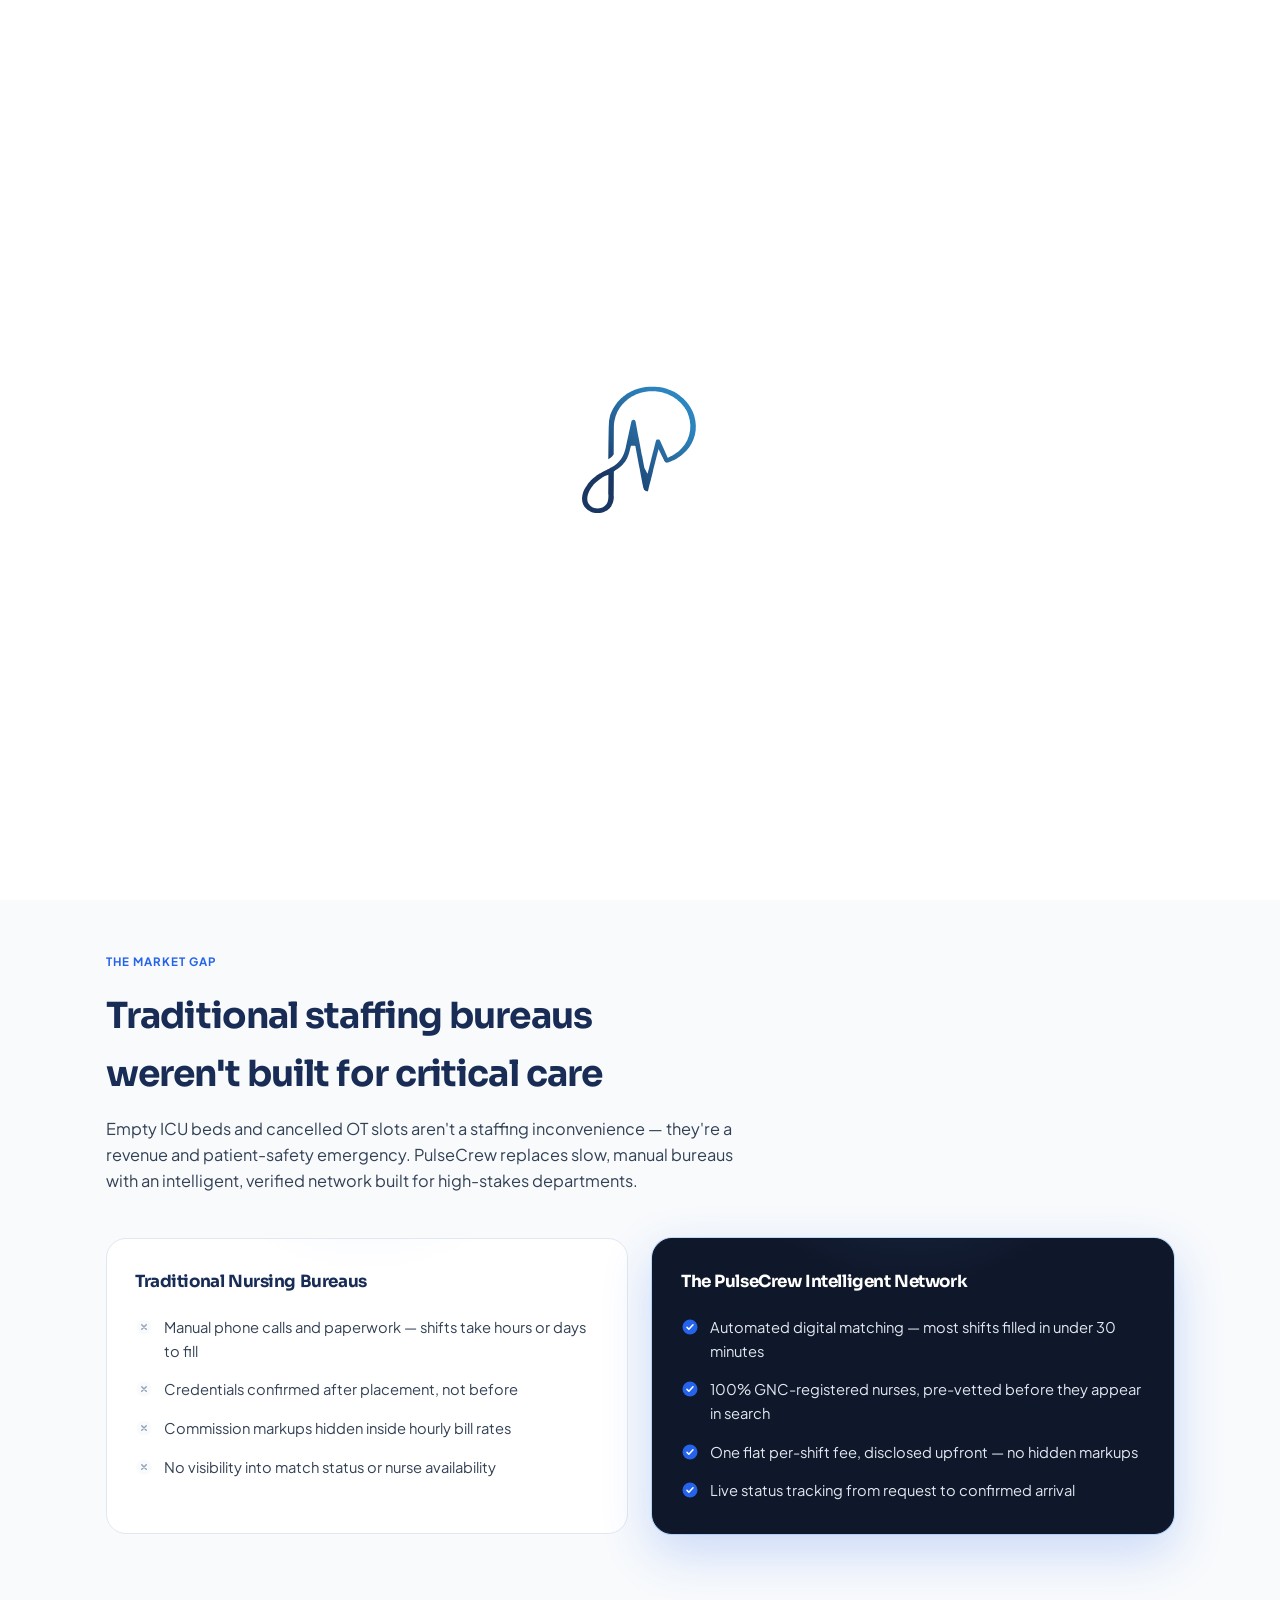
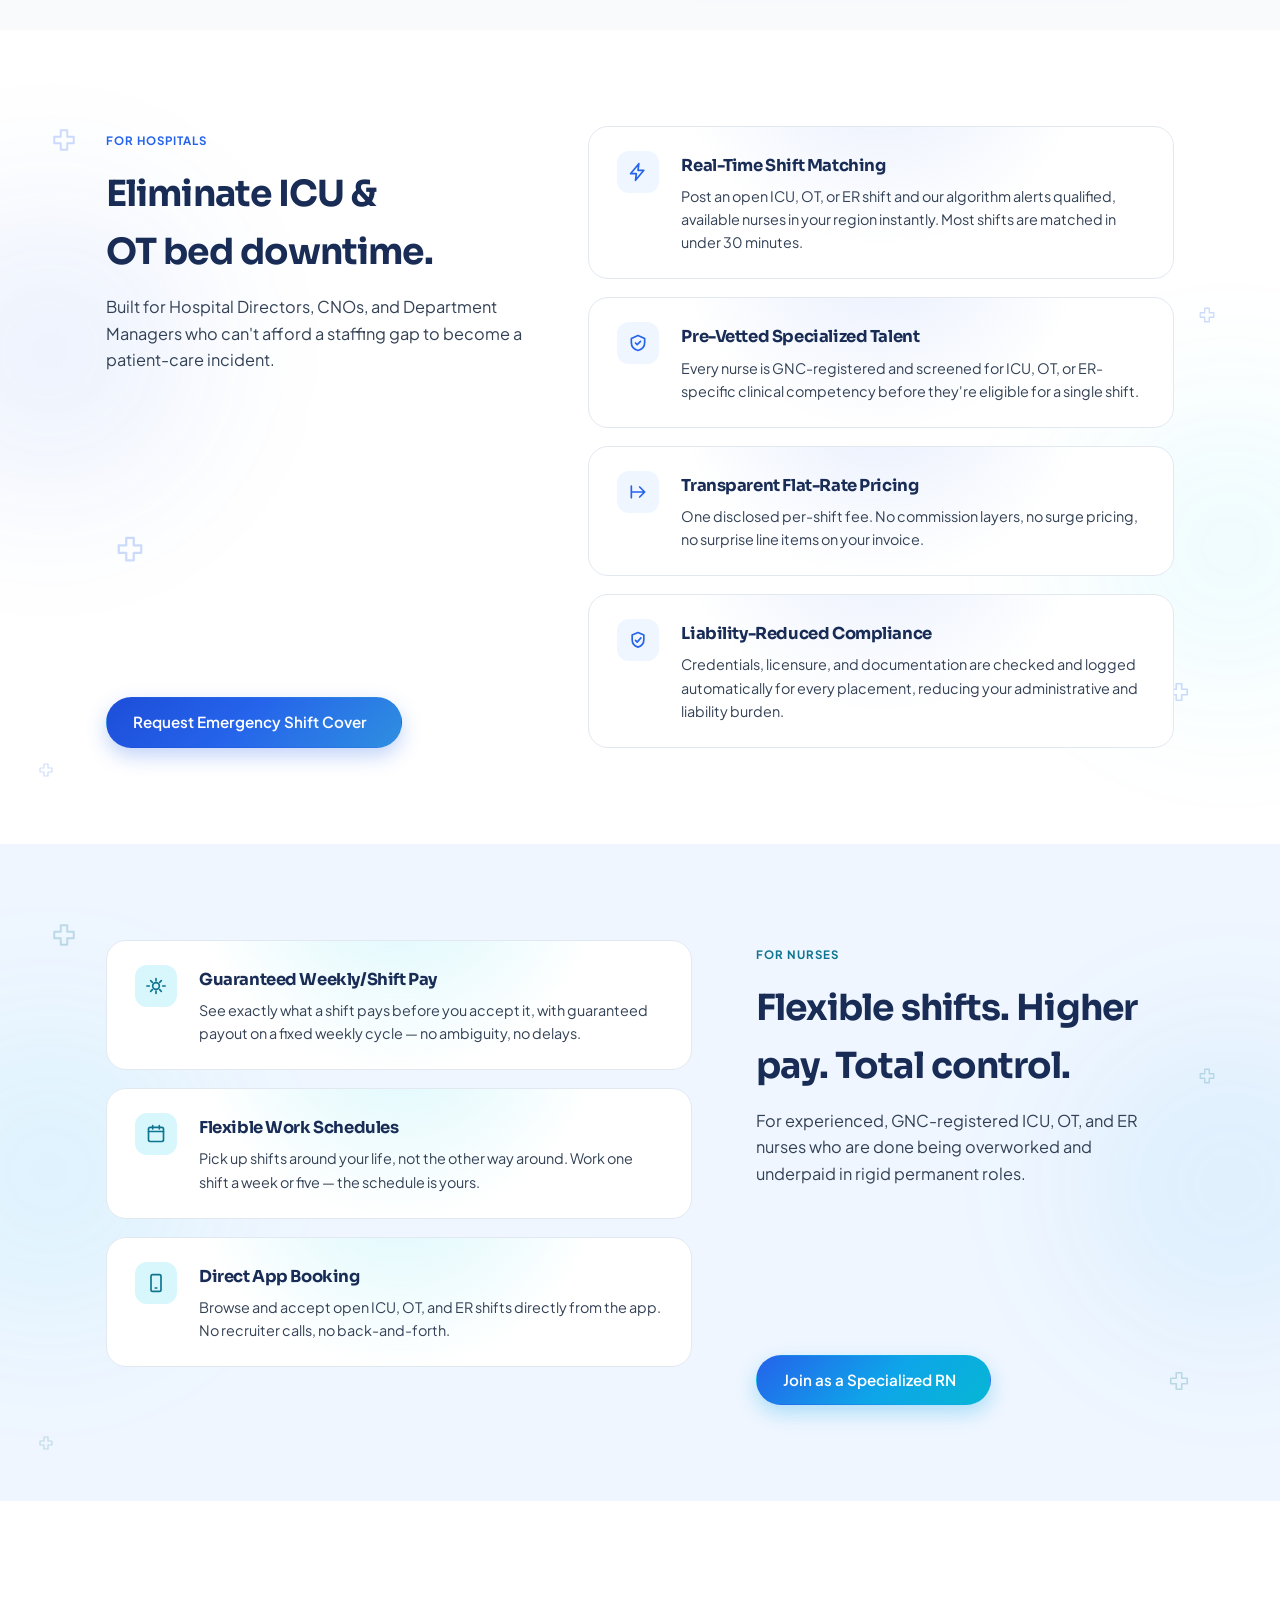
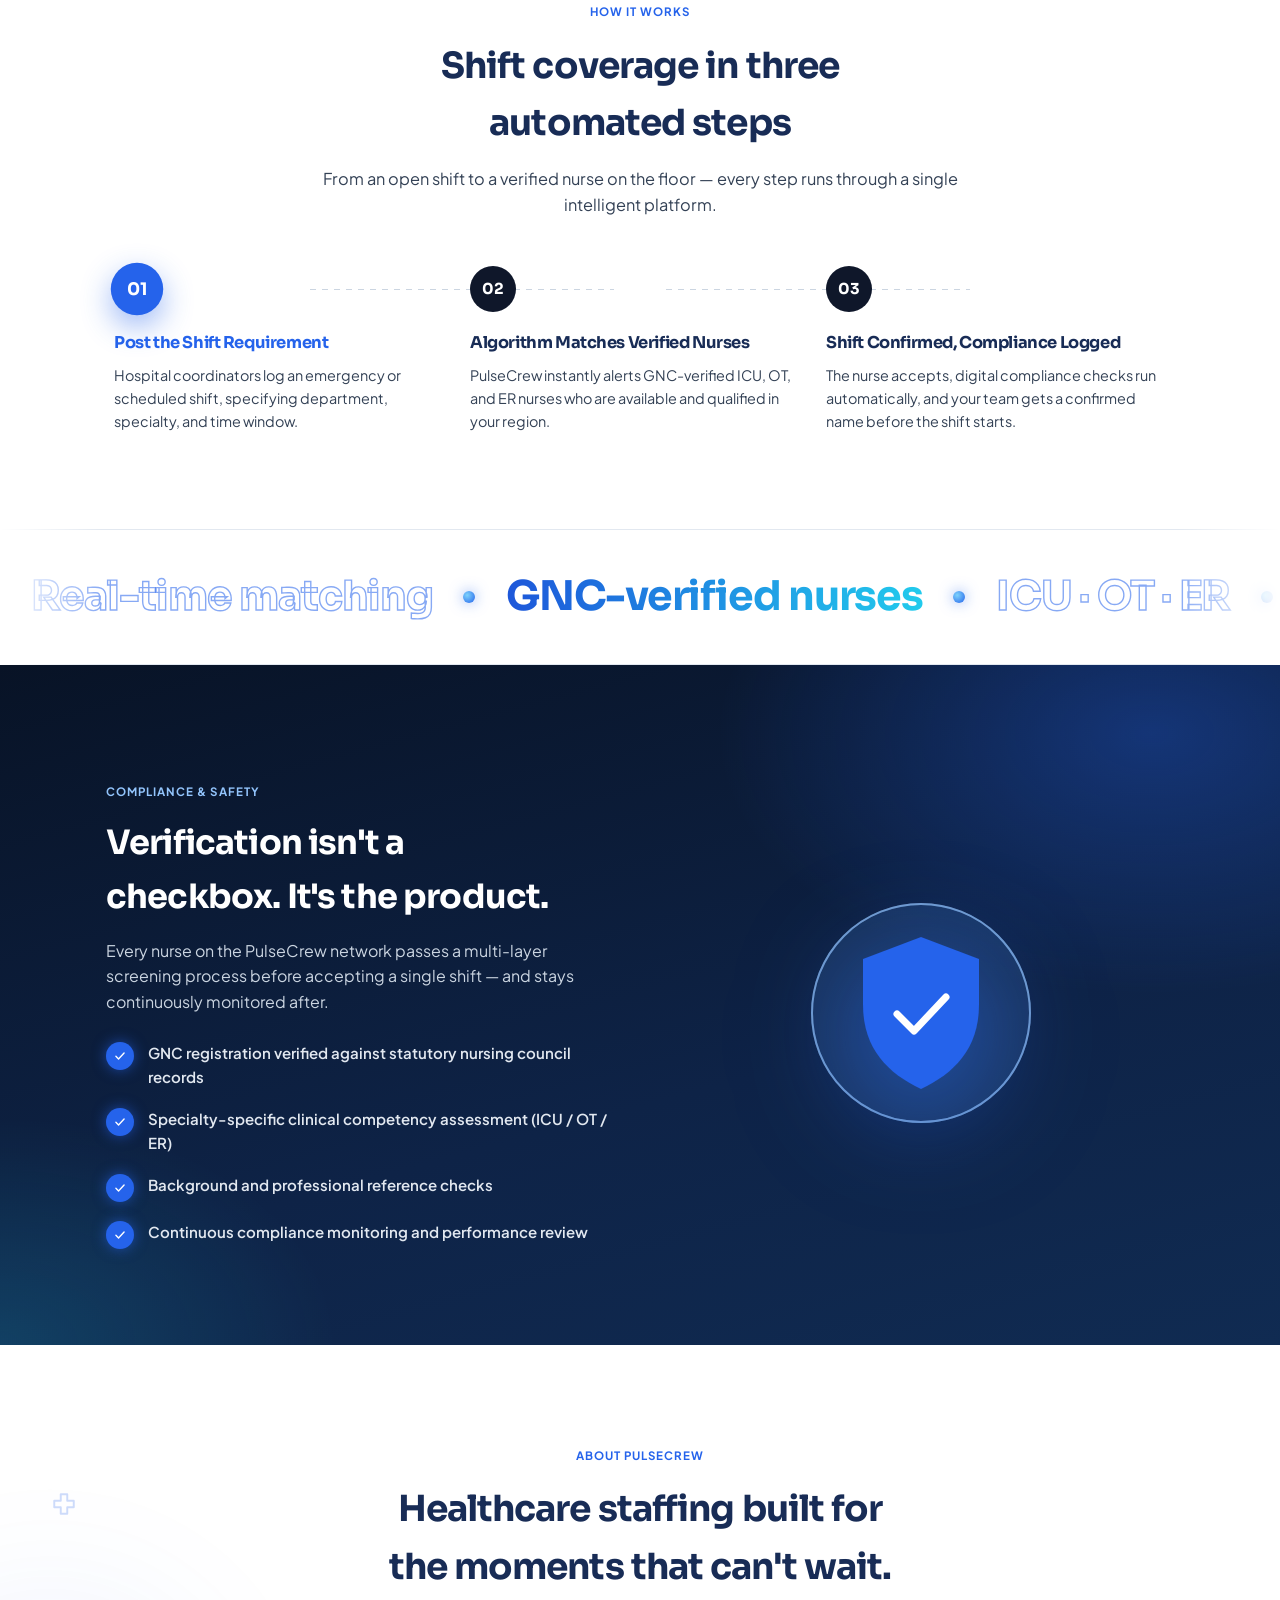
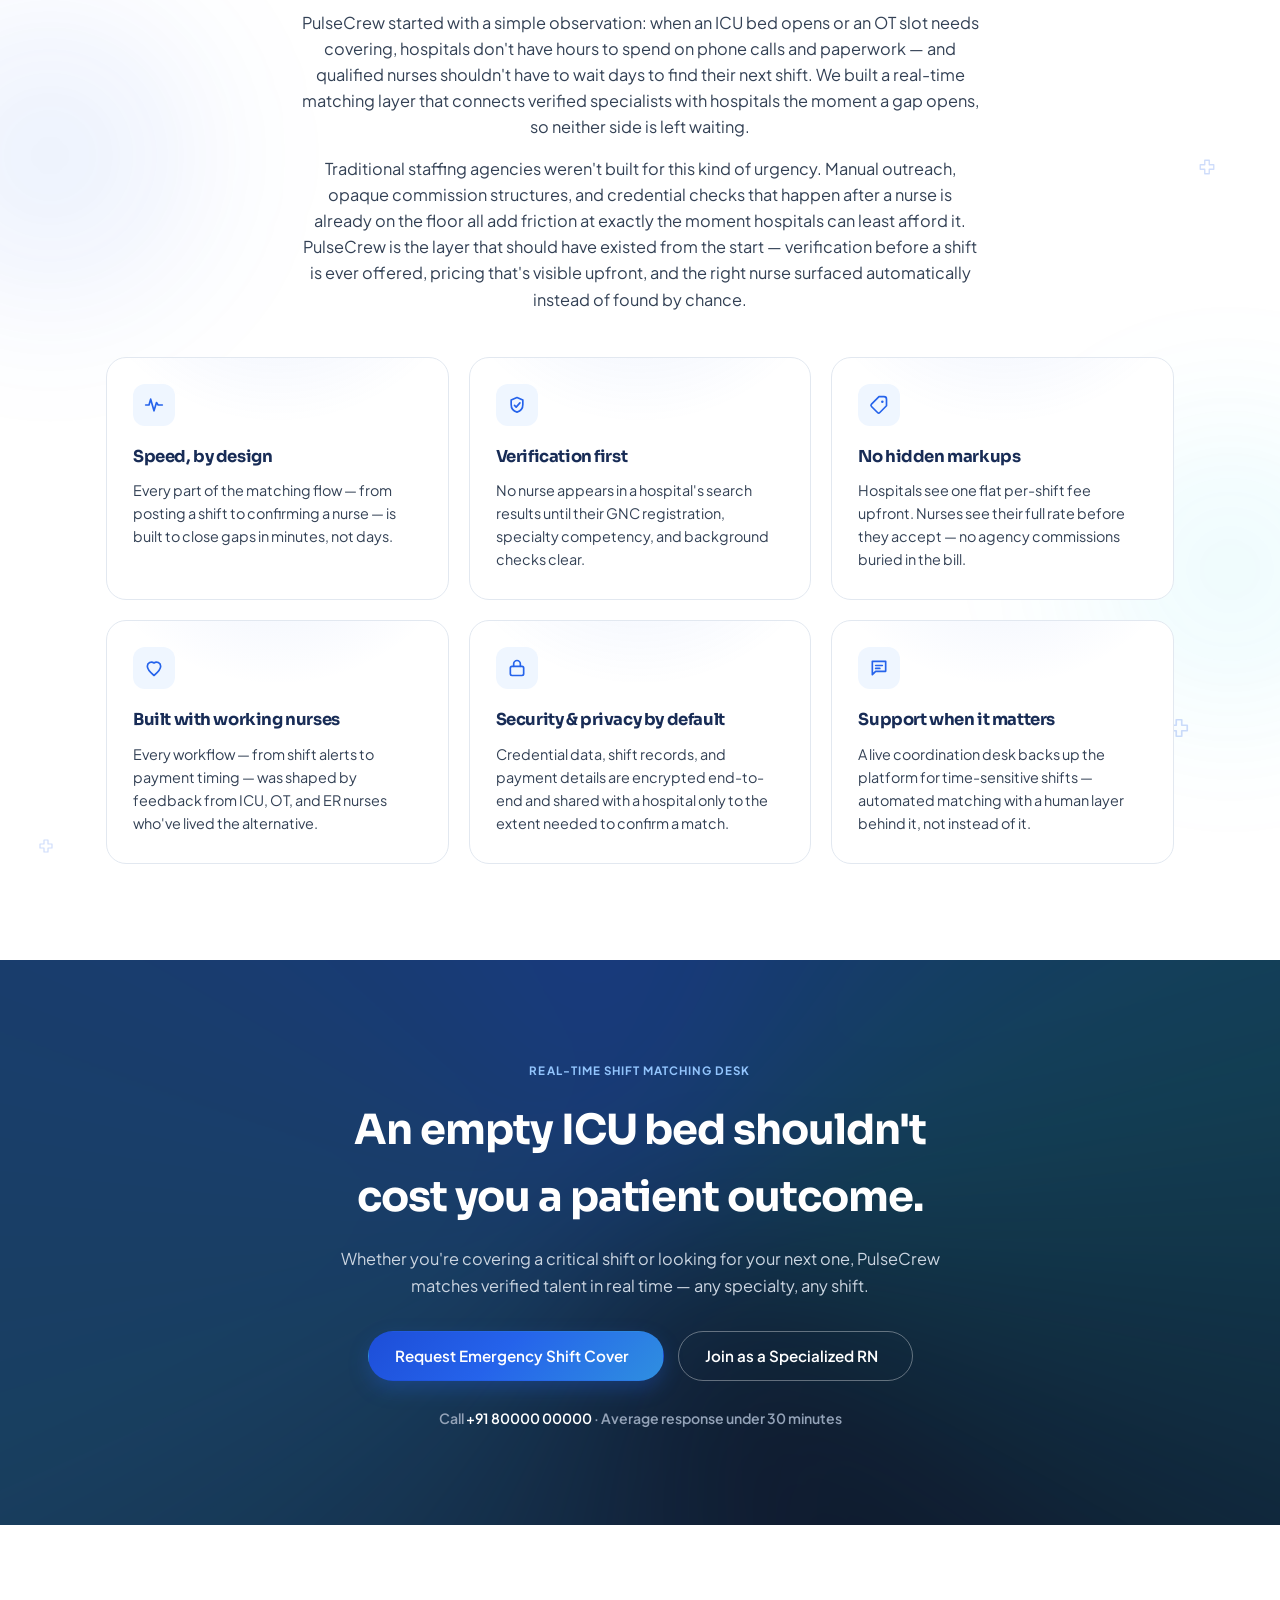
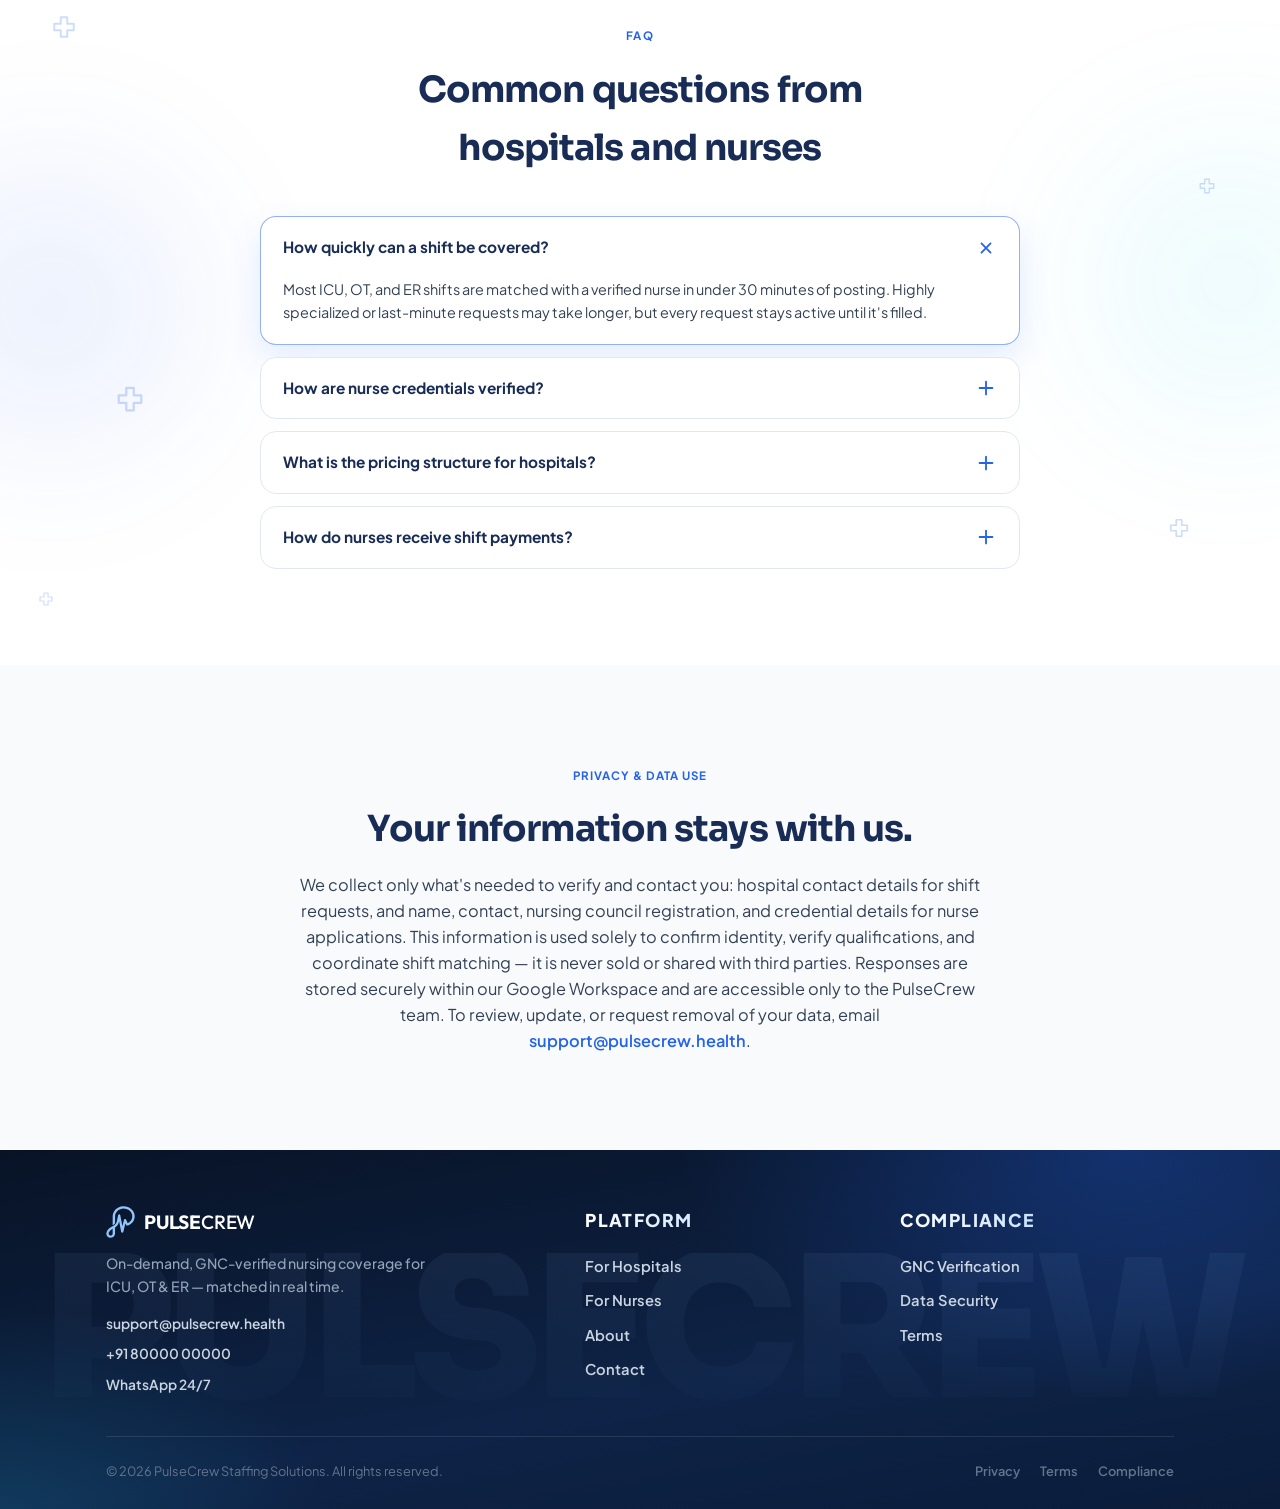
==== commit d8e75160: "Link Hospitals / Nurses / About in header and footer to the new pages; cross-link new pages to each " ====
--- a/index.html
+++ b/index.html
@@ -55,9 +55,9 @@
     </div>
     <nav class="nav-links">
       <a href="#top">Home</a>
-      <a href="#hospitals">Hospitals</a>
-      <a href="#nurses">Nurses</a>
-      <a href="#about">About</a>
+      <a href="hospitals.html">Hospitals</a>
+      <a href="nurses.html">Nurses</a>
+      <a href="about.html">About</a>
       <a href="#faq">Contact</a>
     </nav>
     <div class="nav-cta">
@@ -560,9 +560,9 @@
       <div class="footer-col">
         <h4>Platform</h4>
         <ul>
-          <li><a href="#hospitals">For Hospitals</a></li>
-          <li><a href="#nurses">For Nurses</a></li>
-          <li><a href="#about">About</a></li>
+          <li><a href="hospitals.html">For Hospitals</a></li>
+          <li><a href="nurses.html">For Nurses</a></li>
+          <li><a href="about.html">About</a></li>
           <li><a href="#faq">Contact</a></li>
         </ul>
       </div>
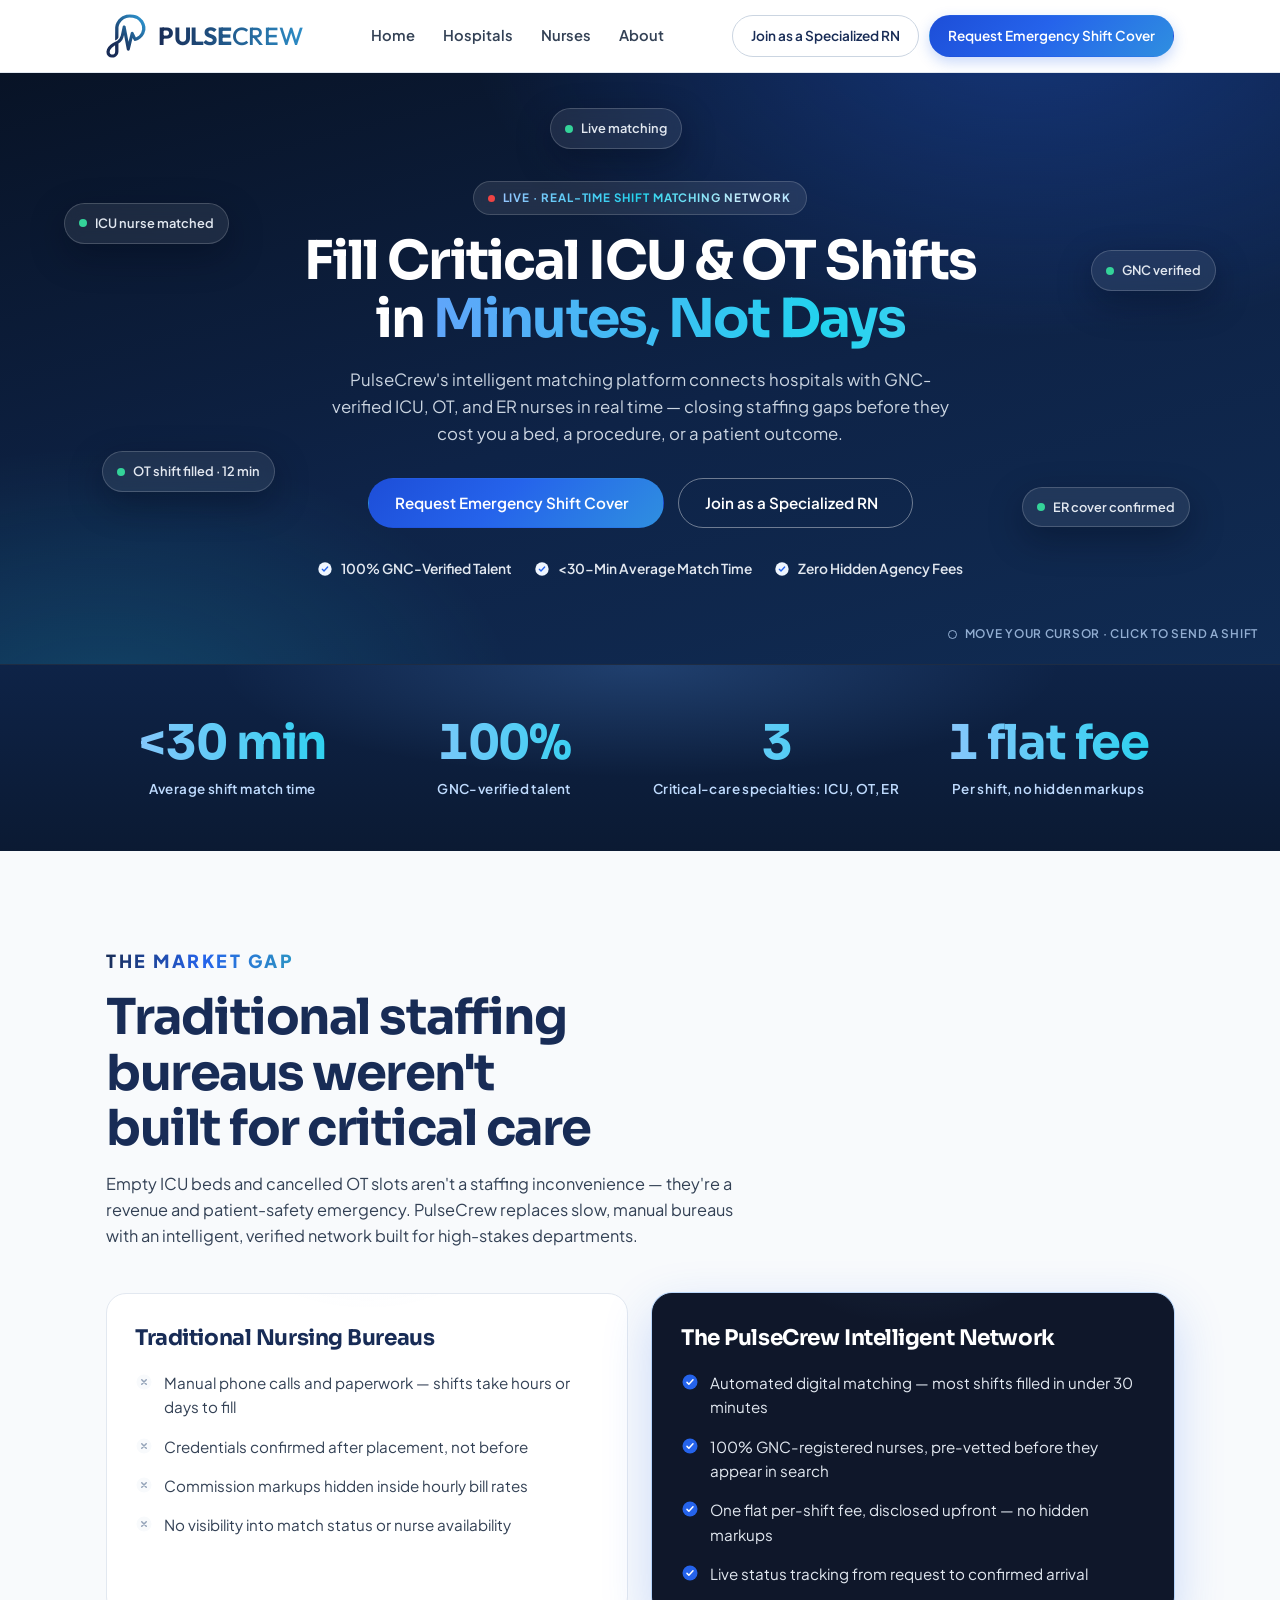
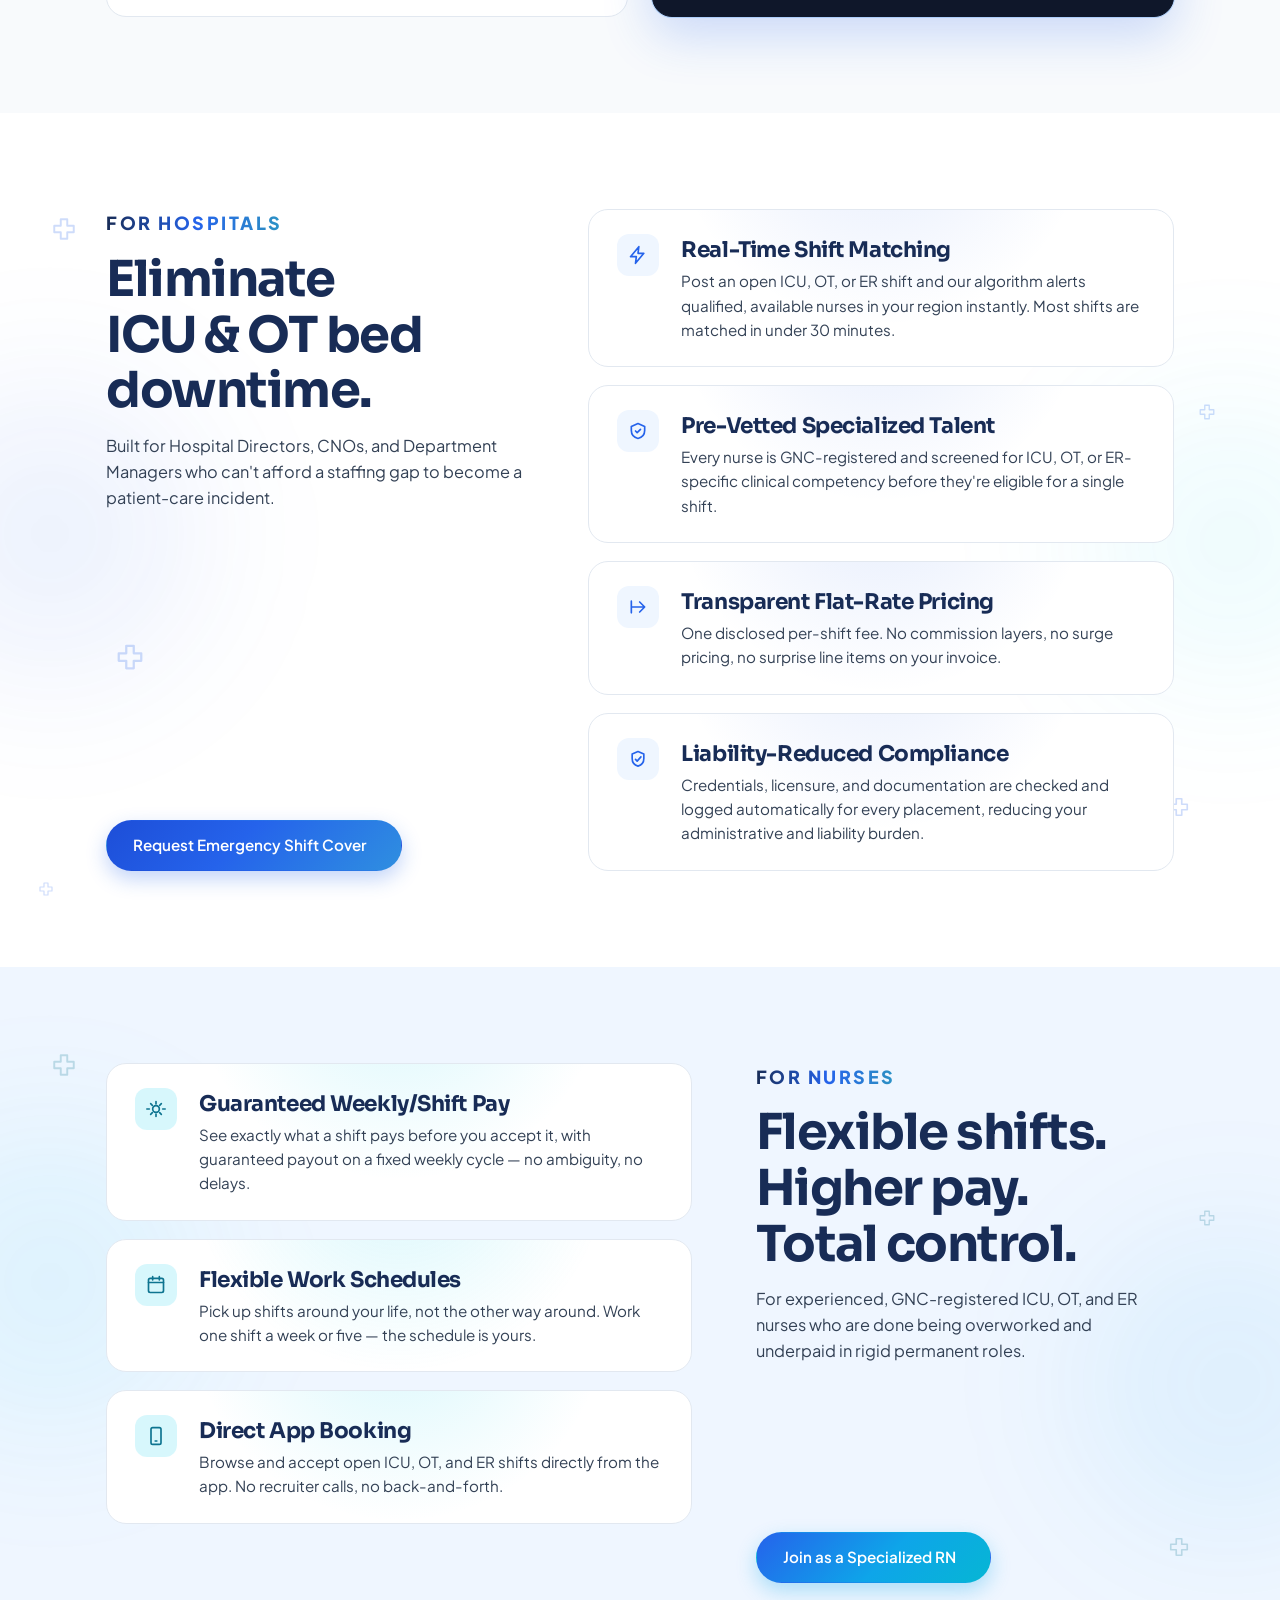
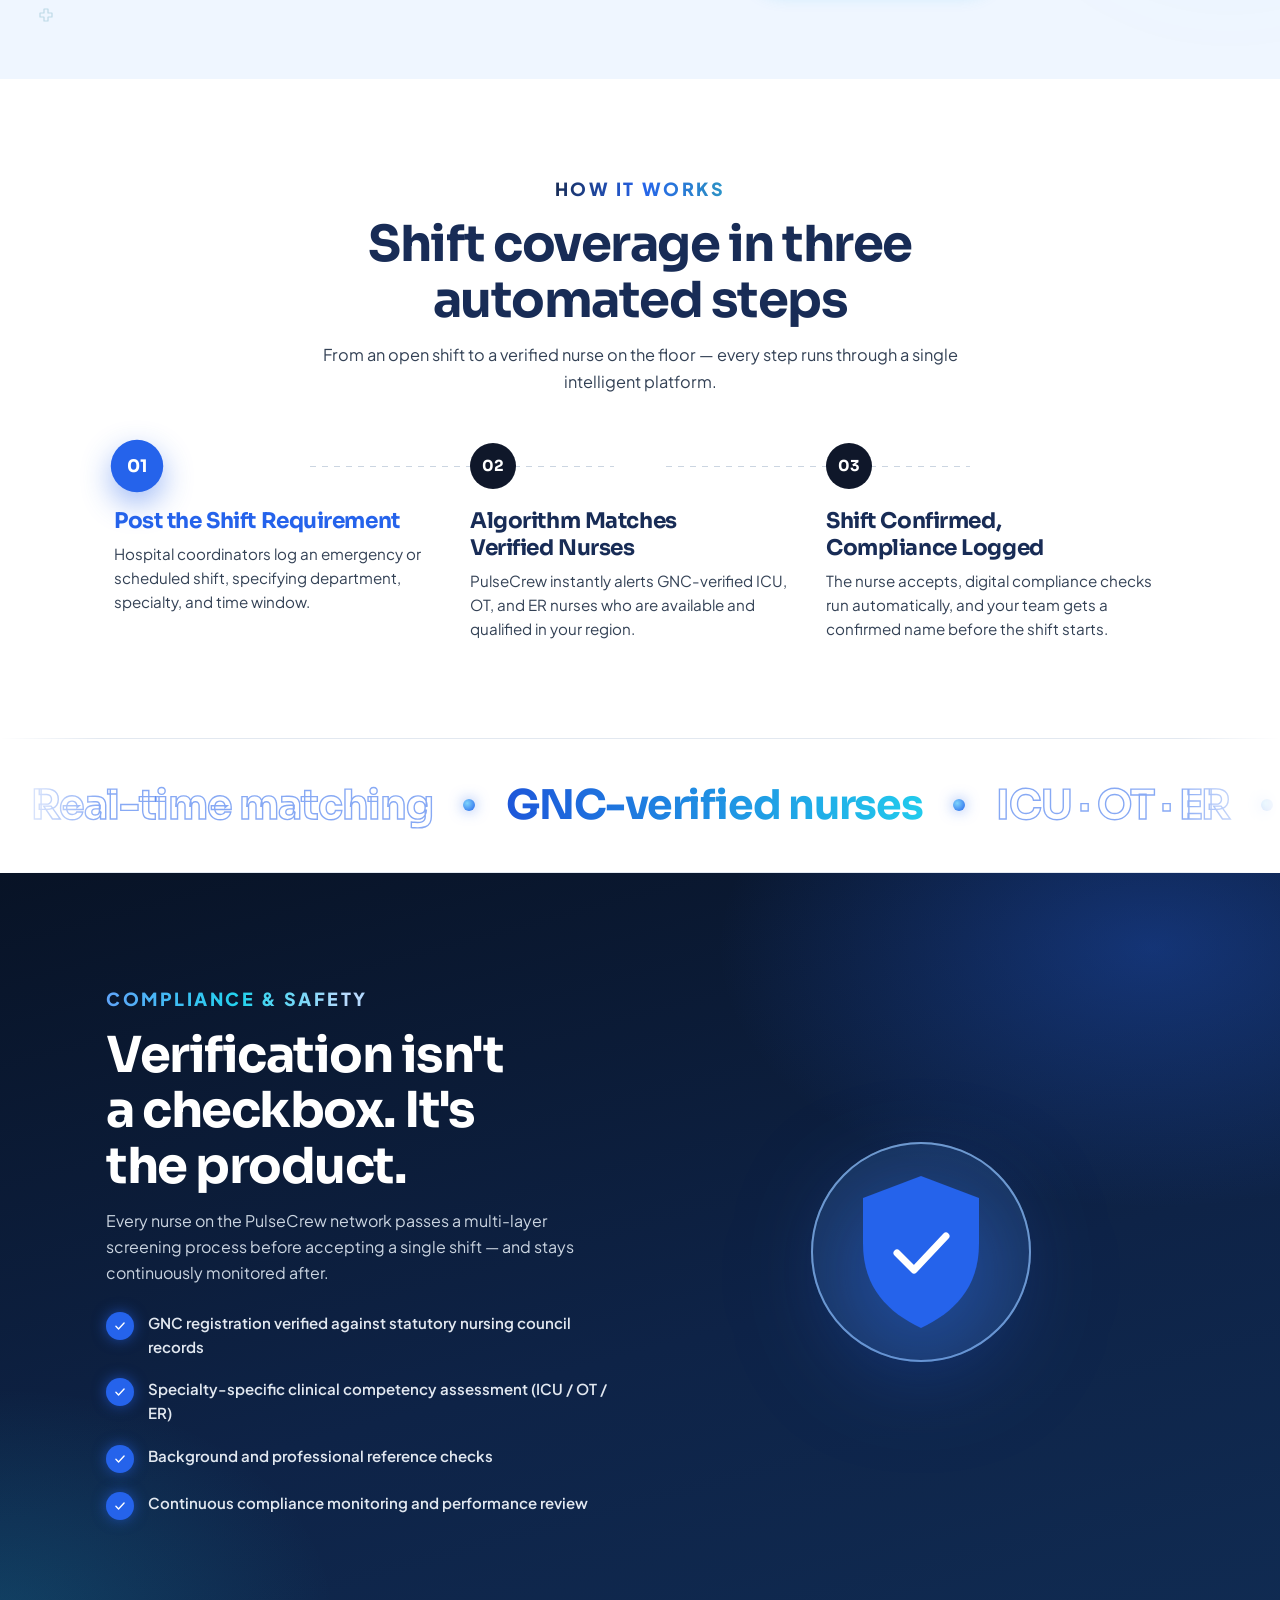
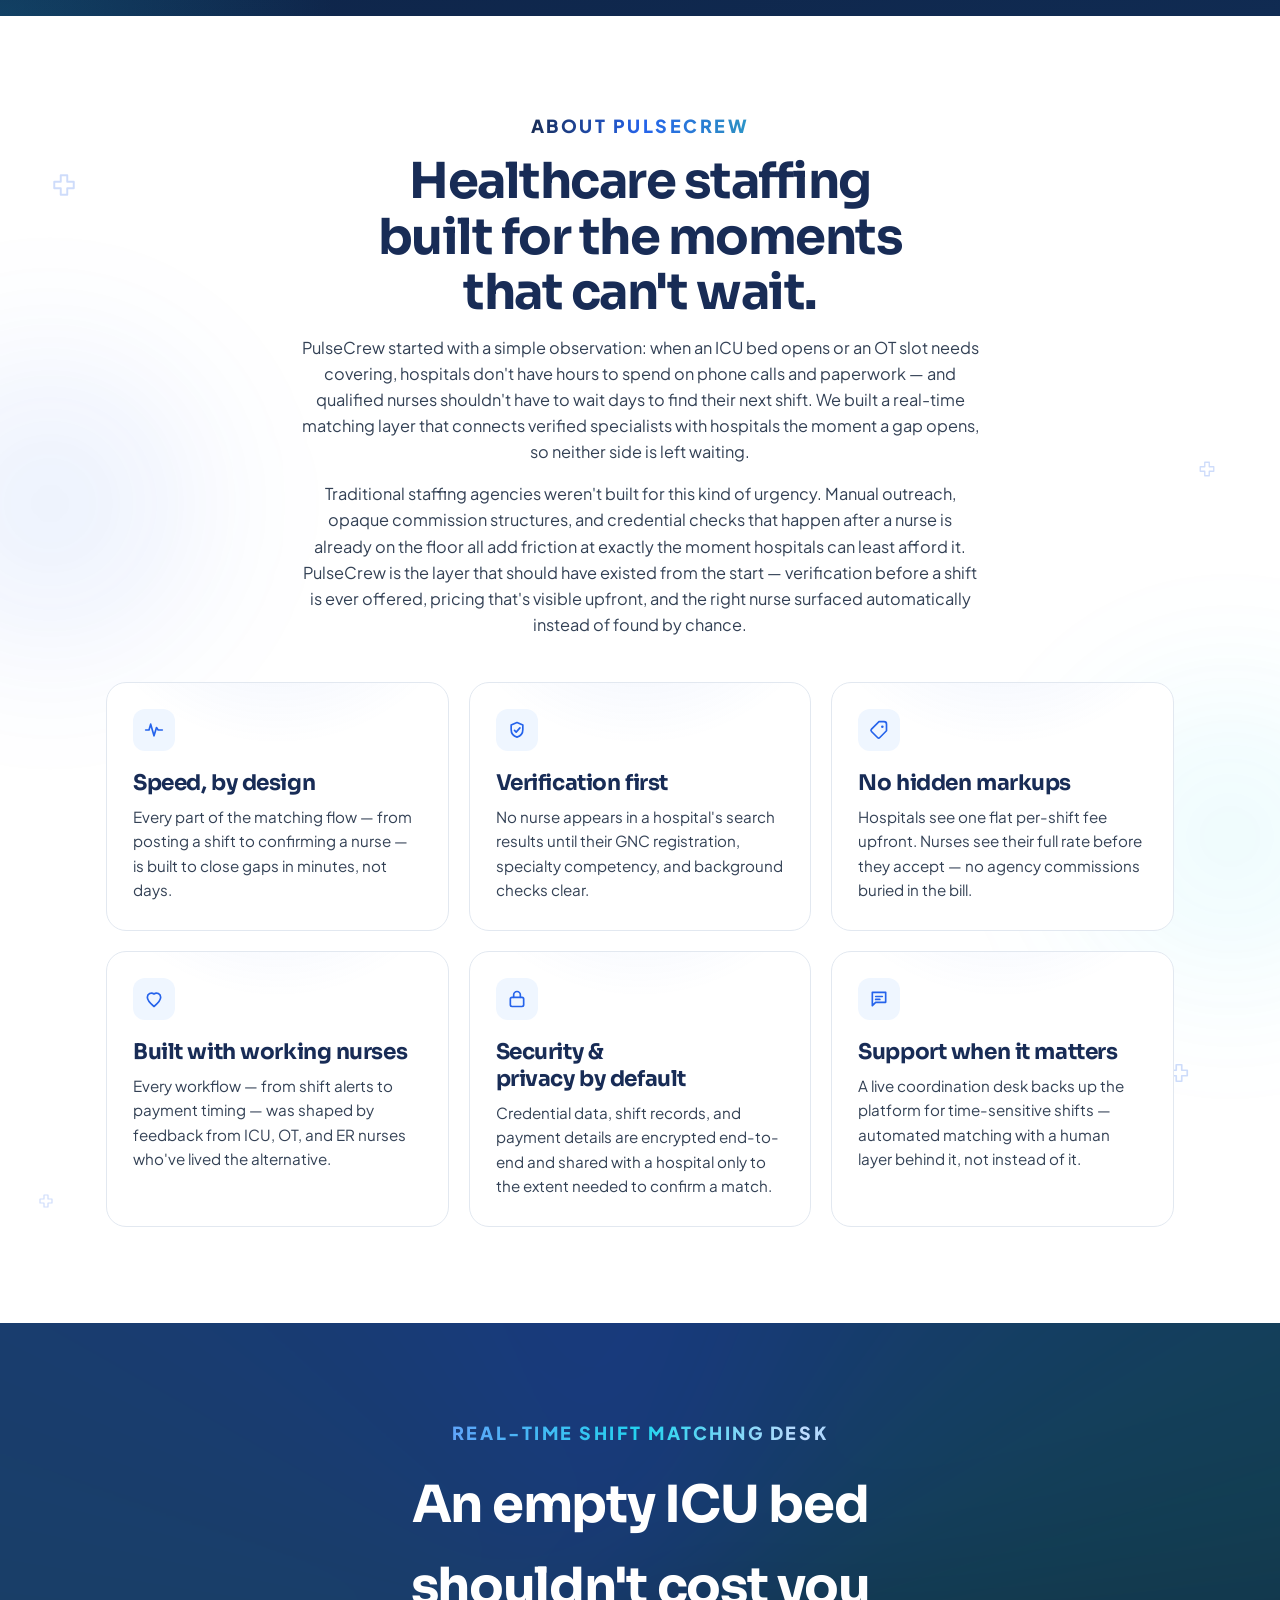
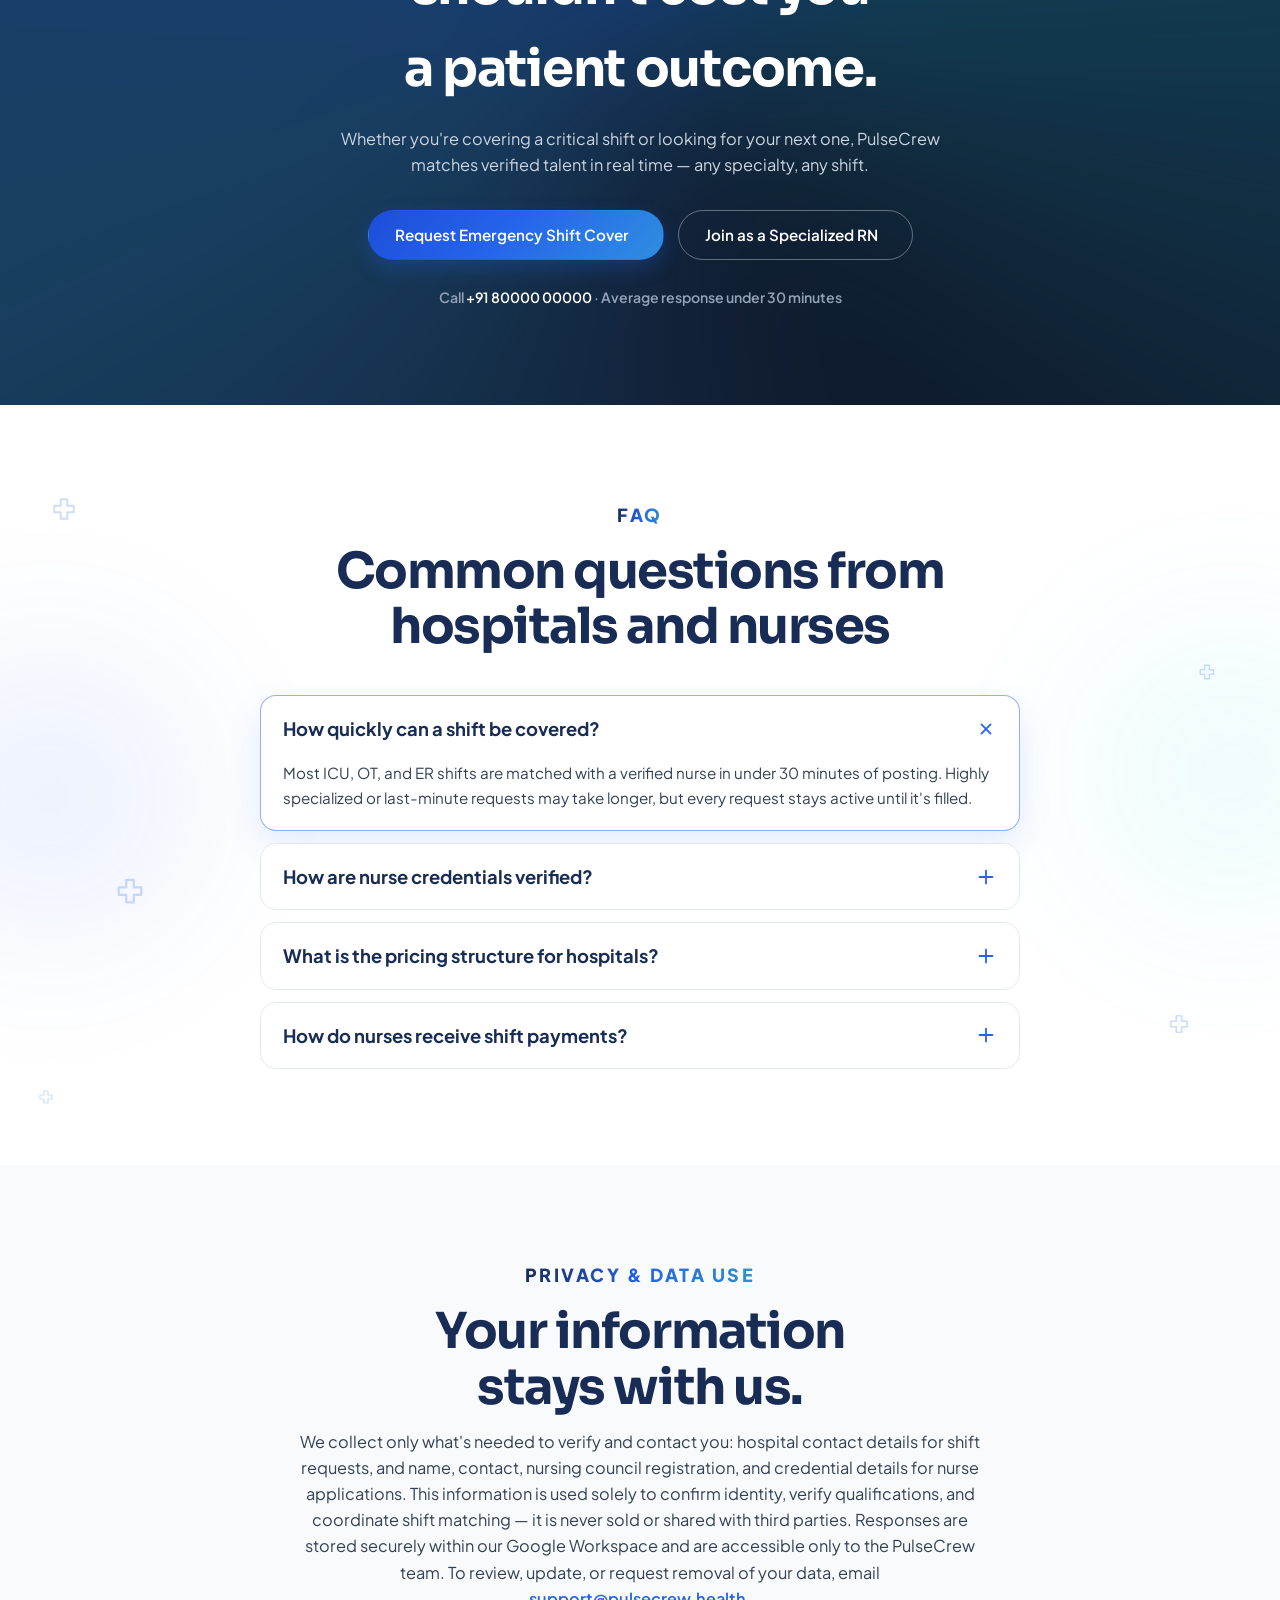
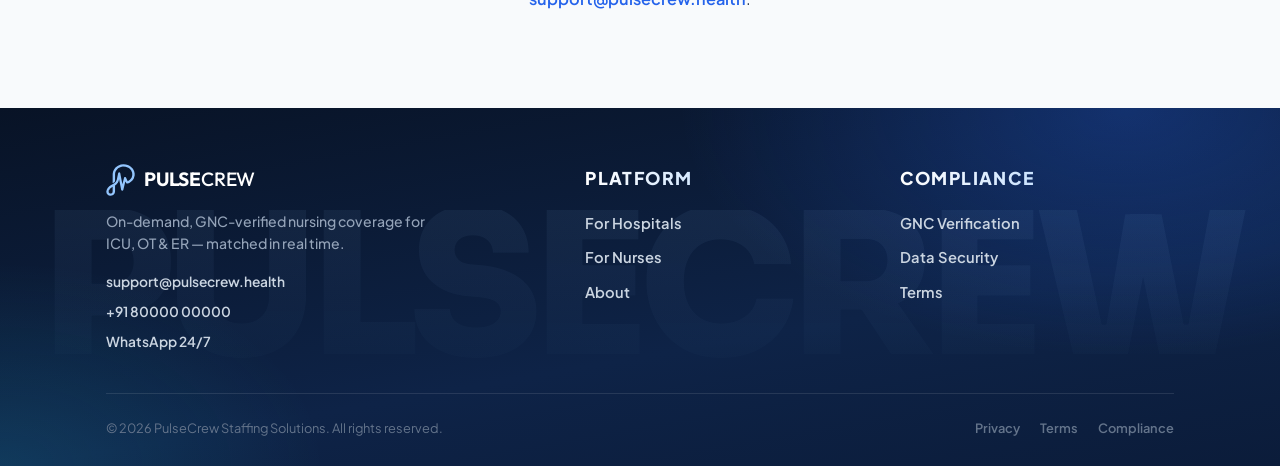
==== commit d470938a: "Remove the Contact links from the header and footer on all pages (FAQ section unchanged) Co-Authored" ====
--- a/index.html
+++ b/index.html
@@ -58,7 +58,6 @@
       <a href="hospitals.html">Hospitals</a>
       <a href="nurses.html">Nurses</a>
       <a href="about.html">About</a>
-      <a href="#faq">Contact</a>
     </nav>
     <div class="nav-cta">
       <a class="btn btn-outline btn-sm" href="#join-form">Join as a Specialized RN</a>
@@ -563,7 +562,6 @@
           <li><a href="hospitals.html">For Hospitals</a></li>
           <li><a href="nurses.html">For Nurses</a></li>
           <li><a href="about.html">About</a></li>
-          <li><a href="#faq">Contact</a></li>
         </ul>
       </div>
       <div class="footer-col">
--- a/assets/site.css
+++ b/assets/site.css
@@ -732,3 +732,69 @@
     html.fx #hospitals .feature-card.fx-reveal:not(.fx-in){ transform:translateX(48px); }
     html.fx #nurses .feature-card.fx-reveal:not(.fx-in){ transform:translateX(-48px); }
   }
+
+/* ---------- About page ---------- */
+.about-story{ display:grid; grid-template-columns:minmax(0,5fr) minmax(0,7fr); gap:clamp(32px,5vw,72px); align-items:start; }
+@media (max-width:860px){ .about-story{ grid-template-columns:1fr; } }
+.about-story-copy p{ font-size:1.05rem; color:var(--ink-soft); }
+.about-story-copy p + p{ margin-top:18px; }
+.about-mission{ position:relative; overflow:hidden; color:#e2e8f0;
+  background:radial-gradient(760px 420px at 90% 0%, rgba(37,99,235,.34), transparent 62%), radial-gradient(560px 380px at 0% 100%, rgba(34,211,238,.16), transparent 60%), linear-gradient(165deg,#081326 0%,#0e2347 60%,#102b52 100%); }
+.about-mission .eyebrow{ color:#93c5fd; }
+.about-mission-text{ margin-top:18px; max-width:44ch; font-family:var(--fx-head,'Sora',sans-serif); font-weight:700; font-size:clamp(1.35rem,1.5vw + .85rem,2rem); line-height:1.3; letter-spacing:-0.02em; color:#fff; }
+.about-mission-text .accent{ background:linear-gradient(90deg,#60a5fa,#22d3ee); -webkit-background-clip:text; background-clip:text; color:transparent; -webkit-text-fill-color:transparent; }
+.about-mission-points{ margin-top:clamp(32px,4vw,52px); display:grid; grid-template-columns:repeat(3,minmax(0,1fr)); gap:clamp(20px,3vw,36px); padding-top:28px; border-top:1px solid rgba(255,255,255,.14); }
+@media (max-width:760px){ .about-mission-points{ grid-template-columns:1fr; } }
+.about-mission-points b{ display:block; color:#fff; font-family:var(--fx-head,'Sora',sans-serif); font-size:1.25rem; letter-spacing:-0.01em; font-weight:700; }
+.about-mission-points span{ display:block; margin-top:8px; color:#cbd5e1; font-size:.92rem; }
+.about-principles{ margin-top:44px; max-width:860px; margin-inline:auto; display:flex; flex-direction:column; gap:14px; }
+.about-principle{ display:flex; gap:22px; align-items:flex-start; padding:22px 26px; border:1px solid var(--border-soft); border-radius:var(--radius-card); background:var(--surface); transition:transform .25s ease, border-color .25s ease, box-shadow .25s ease; }
+.about-principle h3{ font-size:1.3rem; font-weight:700; letter-spacing:-0.015em; }
+.about-principle p{ margin-top:6px; font-size:.92rem; color:var(--ink-soft); }
+.about-principle-mark{ flex:none; width:40px; height:40px; border-radius:50%; display:flex; align-items:center; justify-content:center; font-family:var(--fx-head,'Sora',sans-serif); font-weight:700; color:#fff; background:linear-gradient(135deg,#2563eb,#22d3ee); }
+@media (hover:hover){ .about-principle:hover{ transform:translateX(6px); border-color:rgba(37,99,235,.45); box-shadow:0 14px 34px rgba(37,99,235,.12); } }
+.about-serve{ display:flex; flex-direction:column; text-decoration:none; color:inherit; }
+.about-serve h3{ margin-top:0 !important; font-size:1.25rem !important; }
+.about-serve p{ flex:1; }
+.about-serve-link{ margin-top:18px; font-weight:700; font-size:.9rem; color:var(--accent); }
+.about-serve-link::after{ content:" \2192"; display:inline-block; transition:transform .25s ease; }
+.about-serve:hover .about-serve-link::after{ transform:translateX(5px); }
+
+/* About page: card titles clearly larger than their body text */
+#values .feature-card h3, #serve .feature-card h3{ font-size:1.3rem; letter-spacing:-0.015em; }
+#values .feature-card p, #serve .feature-card p{ font-size:.92rem; }
+.about-serve h3{ font-size:1.4rem !important; }
+.about-story .section-head h2{ font-size:clamp(1.9rem,2.4vw + 1rem,2.6rem); }
+
+/* Section labels (all pages): they sit above their headings, so they must outrank the paragraph text */
+body .eyebrow{ font-size:1.125rem; font-weight:800; letter-spacing:.14em; }
+.eyebrow .live-dot{ width:9px; height:9px; }
+@media (max-width:560px){ .eyebrow{ font-size:1rem; letter-spacing:.12em; } }
+
+/* Section labels on the new pages: continuously flowing gradient taken from the logo (navy > blue) plus the site's cyan accent */
+:root{ --eb-grad:linear-gradient(90deg,#182c56 0%,#2563eb 30%,#2c8cc6 55%,#22d3ee 80%,#182c56 100%); }
+body .eyebrow{ background-image:var(--eb-grad); background-size:170% 100%; -webkit-background-clip:text; background-clip:text; color:transparent; -webkit-text-fill-color:transparent; animation:ebFlow 6s linear infinite; }
+@keyframes ebFlow{ to{ background-position:-170% 0; } }
+/* on dark surfaces the navy end would vanish, so use the lighter part of the same palette */
+.about-mission .eyebrow, #compliance .eyebrow, .cta-band .eyebrow{ --eb-grad:linear-gradient(90deg,#60a5fa 0%,#22d3ee 30%,#bfdbfe 55%,#38bdf8 80%,#60a5fa 100%); }
+@media (prefers-color-scheme: dark){ :root:not([data-theme="light"]){ --eb-grad:linear-gradient(90deg,#60a5fa 0%,#22d3ee 30%,#bfdbfe 55%,#38bdf8 80%,#60a5fa 100%); } }
+:root[data-theme="dark"]{ --eb-grad:linear-gradient(90deg,#60a5fa 0%,#22d3ee 30%,#bfdbfe 55%,#38bdf8 80%,#60a5fa 100%); }
+@media (prefers-reduced-motion: reduce){ .eyebrow{ animation:none; } }
+
+/* Hero pill badges (FOR HOSPITALS / FOR NURSES / ABOUT / LIVE...): same flowing gradient on the text only; the pill keeps its own background */
+.hero .badge-chip .badge-text{ background-image:linear-gradient(90deg,#93c5fd 0%,#22d3ee 28%,#e0f2fe 52%,#38bdf8 76%,#93c5fd 100%); background-size:170% 100%; -webkit-background-clip:text; background-clip:text; color:transparent; -webkit-text-fill-color:transparent; animation:ebFlow 6s linear infinite; }
+@media (prefers-reduced-motion: reduce){ .hero .badge-chip .badge-text{ animation:none; } }
+
+/* ---------- Titles: bigger on every page so headings clearly stand apart from body text ---------- */
+body .section-head h2, body #compliance h2{ font-size:clamp(2.1rem,2.8vw + 1rem,3.1rem) !important; line-height:1.12; letter-spacing:-0.03em; }
+body .cta-band h2{ font-size:clamp(2.2rem,3vw + 1rem,3.2rem); }
+body .about-story .section-head h2{ font-size:clamp(2.1rem,2.8vw + 1rem,3.1rem); }
+body .feature-card h3, body .compare-card h3, body .step h3, body #values .feature-card h3, body #serve .feature-card h3, body .about-principle h3{ font-size:1.35rem; line-height:1.25; letter-spacing:-0.02em; }
+body .about-serve h3{ font-size:1.5rem !important; }
+body .faq-item summary{ font-size:1.15rem; }
+body .section-head p, body .feature-card p, body .step p, body .compare-list li, body .faq-item p{ font-size:.95rem; }
+body .section-head p{ font-size:1.02rem; }
+@media (max-width:560px){
+  body .section-head h2, body #compliance h2, body .about-story .section-head h2{ font-size:clamp(1.85rem,7vw,2.3rem) !important; }
+  body .feature-card h3, body .compare-card h3, body .step h3, body #values .feature-card h3, body .about-principle h3{ font-size:1.2rem; }
+}
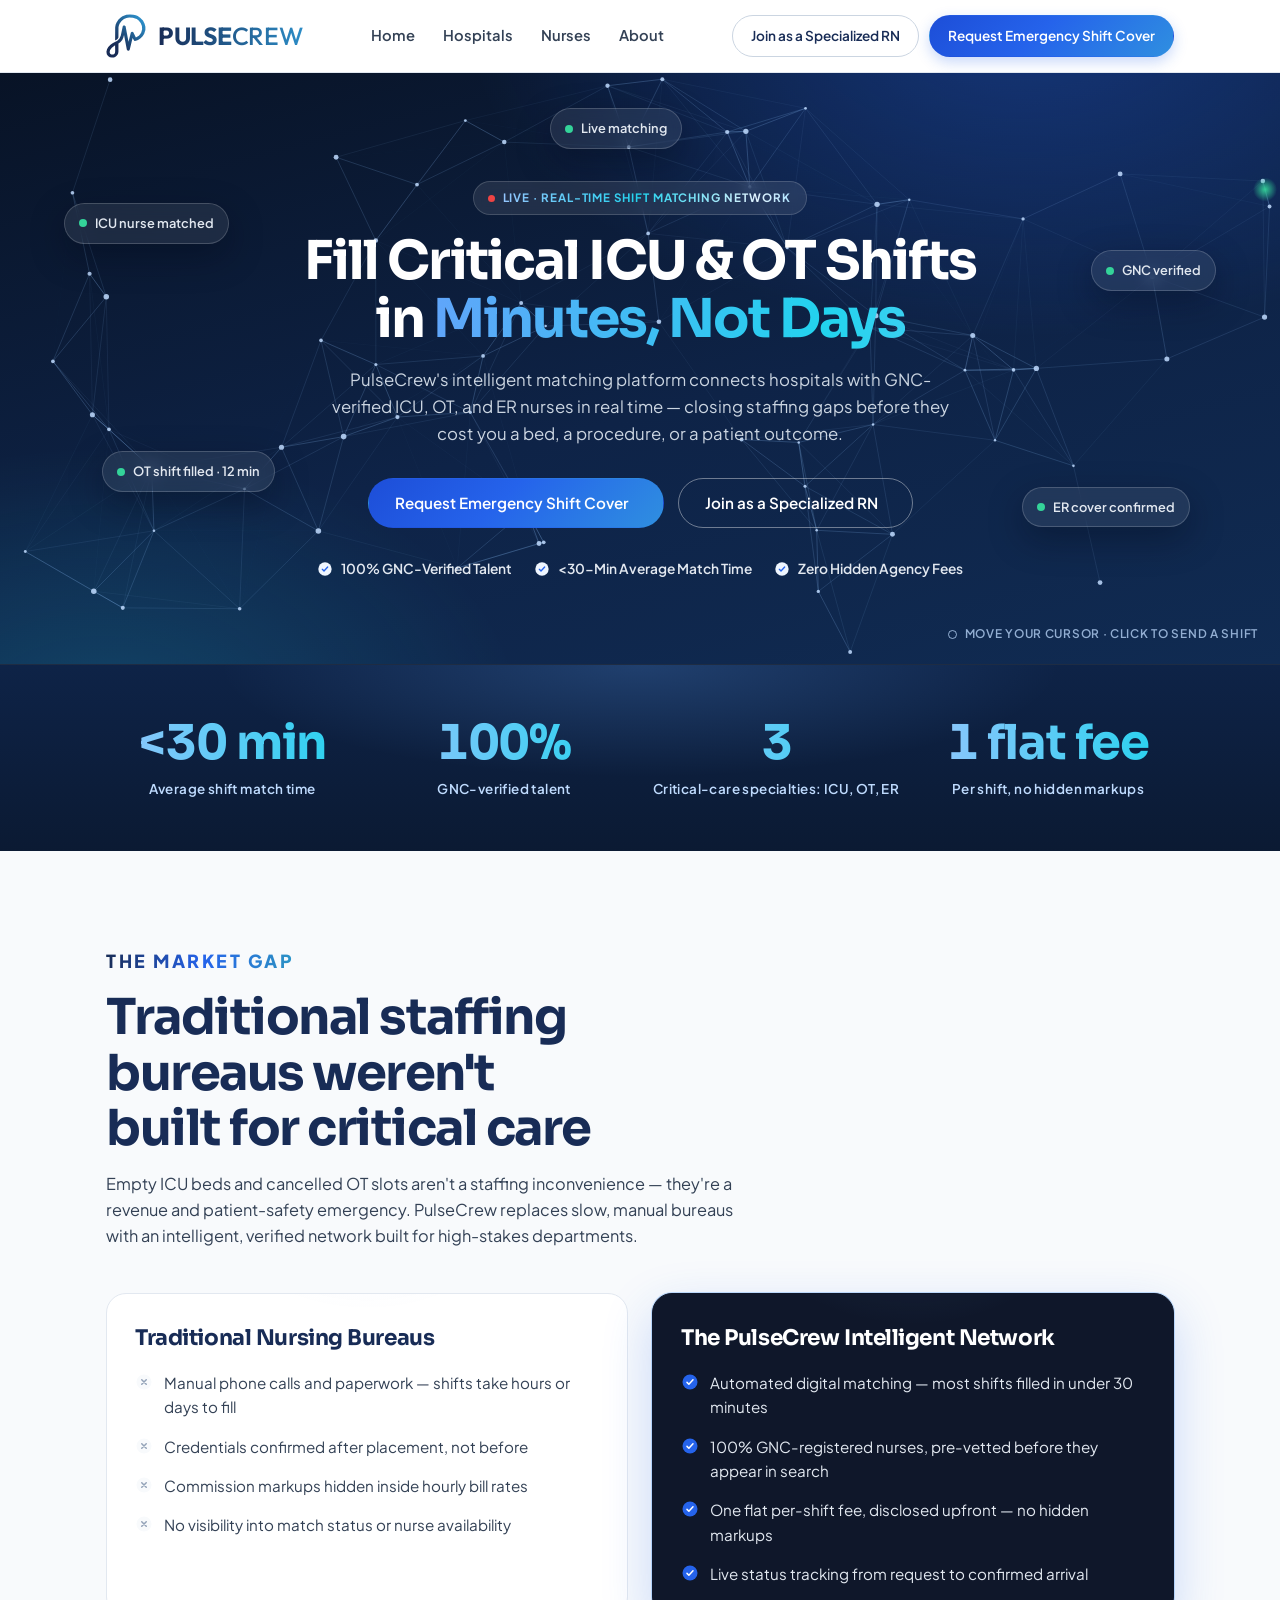
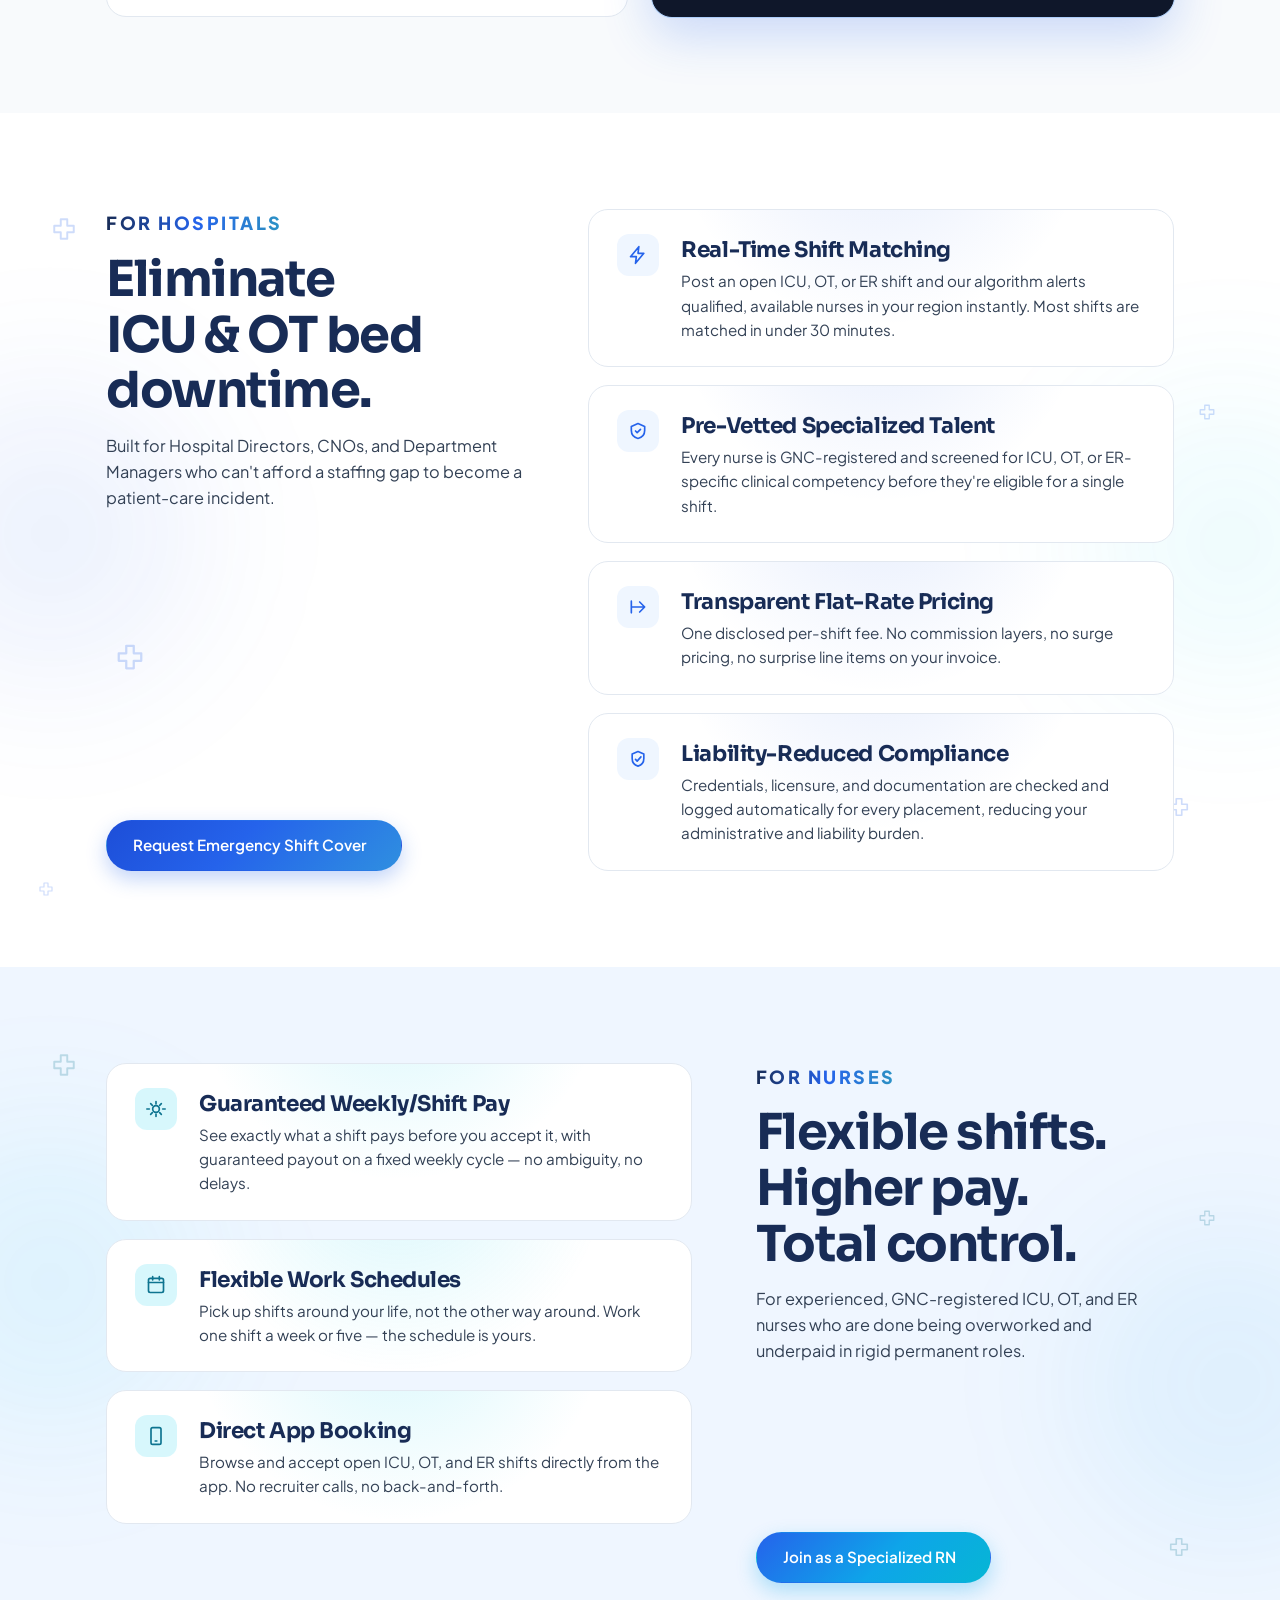
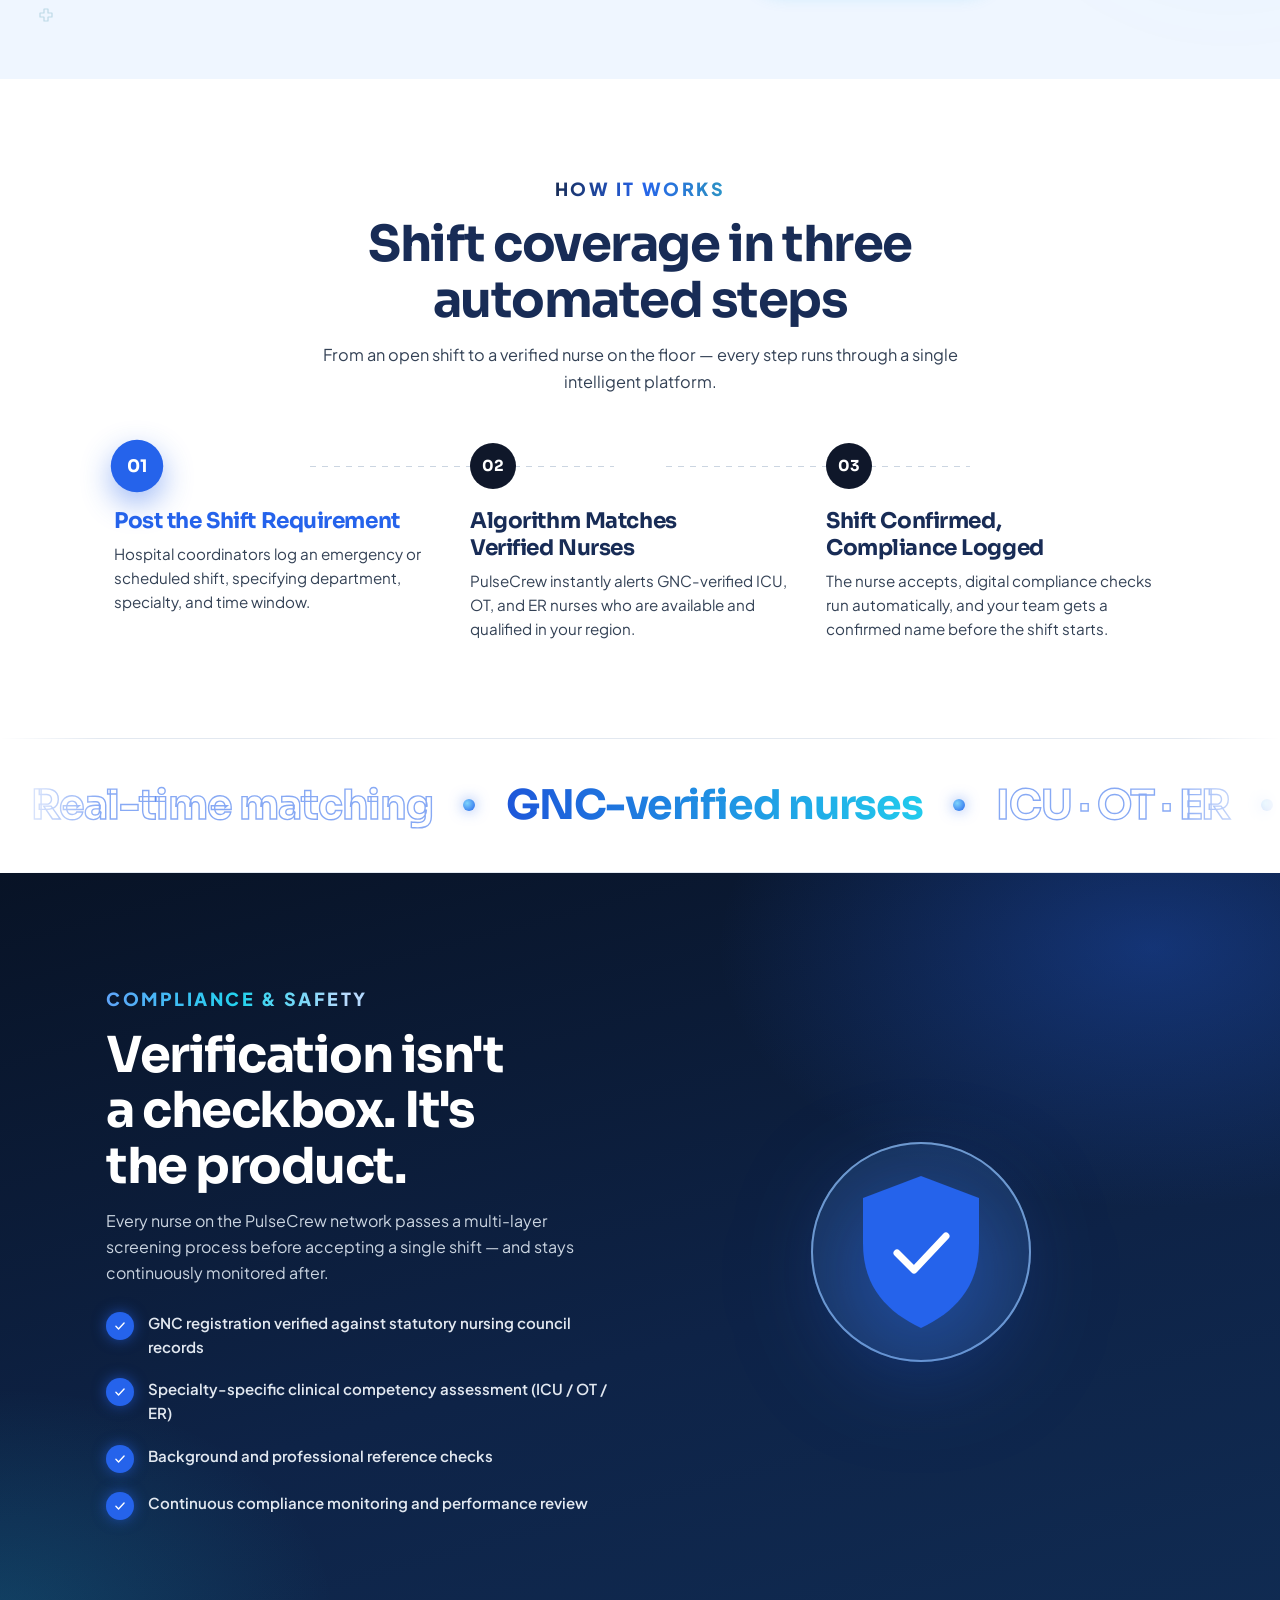
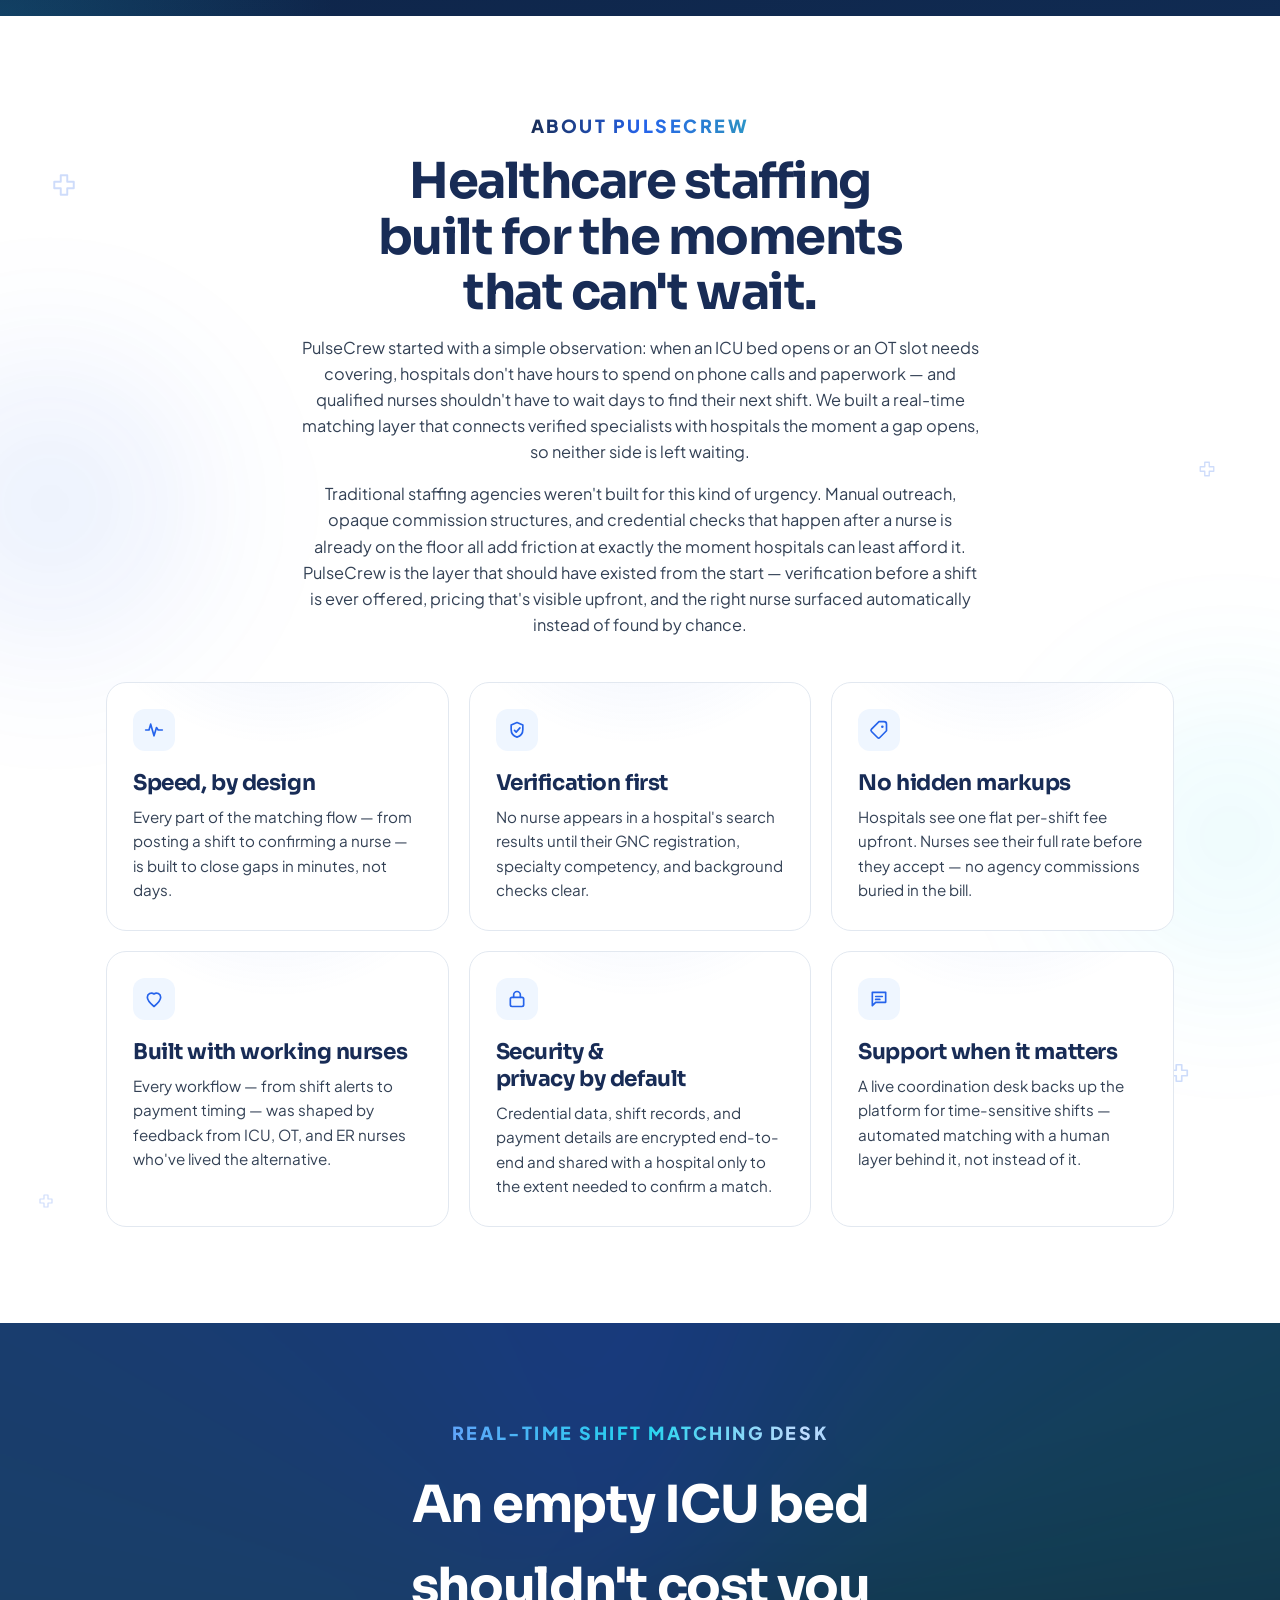
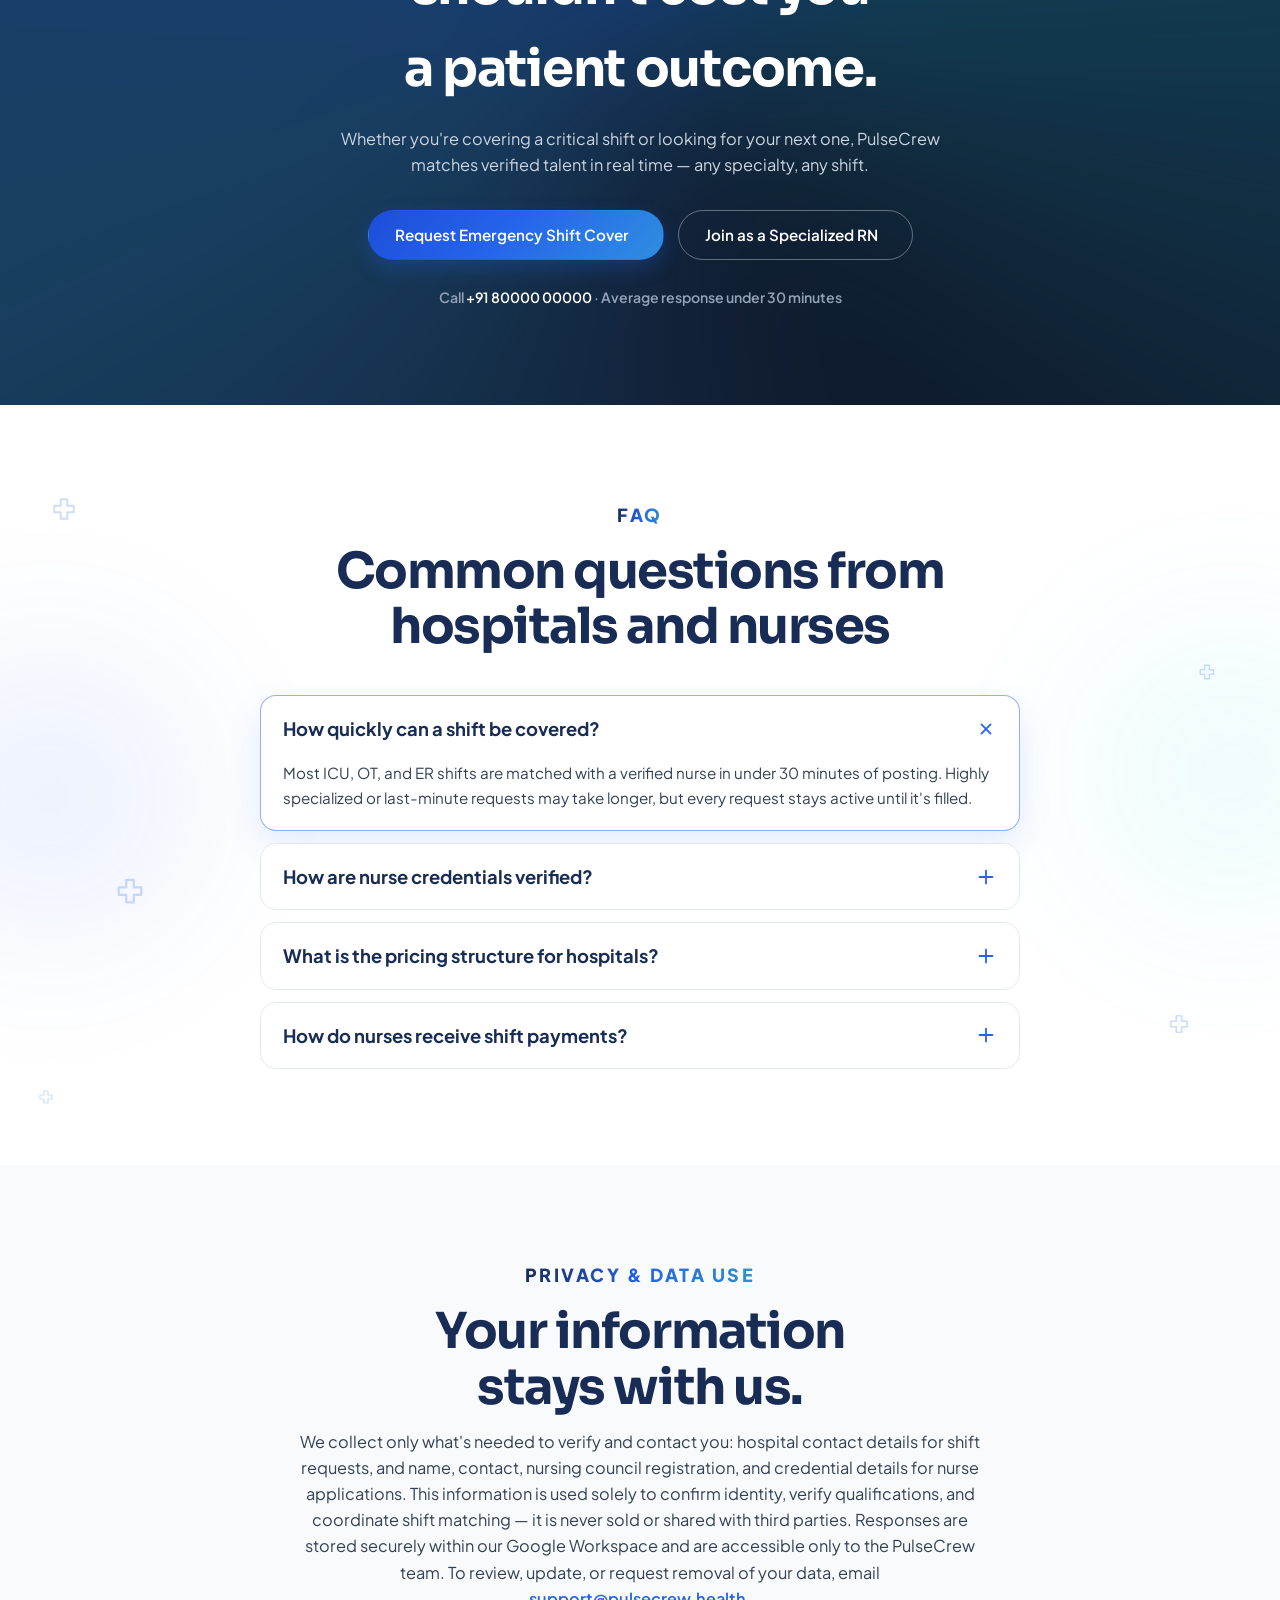
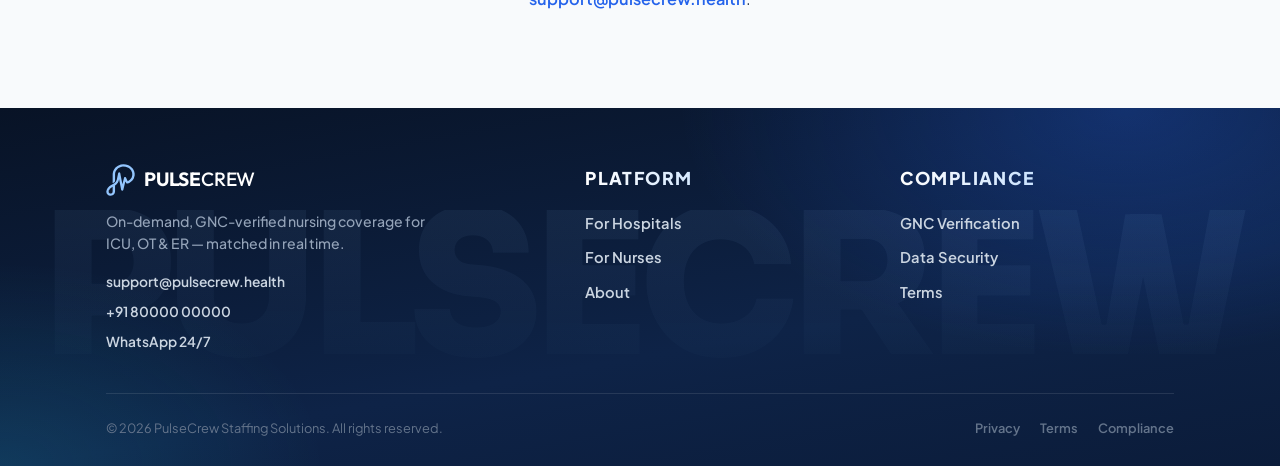
==== commit 225a7525: "Website forms: post to the new Apps Script address (API_ENDPOINT only)" ====
--- a/index.html
+++ b/index.html
@@ -379,9 +379,17 @@
             <option value="OT">OT</option>
           </select>
         </div>
-        <div class="field wide">
+        <div class="field">
           <label for="hospitalWard">Ward</label>
           <input type="text" id="hospitalWard" name="ward" maxlength="100" placeholder="e.g. ICU, Ward 3B, Maternity" required>
+        </div>
+        <div class="field">
+          <label for="nursesRequired">Number of nurses required</label>
+          <div class="qty-stepper" role="group" aria-label="Number of nurses required, 1 to 10">
+            <button type="button" class="qty-btn" data-qty="down" aria-label="Fewer nurses"><svg viewBox="0 0 12 12" fill="none" stroke="currentColor" stroke-width="2" stroke-linecap="round" aria-hidden="true"><path d="M2 6h8"/></svg></button>
+            <input type="number" id="nursesRequired" name="nursesRequired" value="1" min="1" max="10" step="1" inputmode="numeric" readonly required>
+            <button type="button" class="qty-btn" data-qty="up" aria-label="More nurses"><svg viewBox="0 0 12 12" fill="none" stroke="currentColor" stroke-width="2" stroke-linecap="round" aria-hidden="true"><path d="M2 6h8M6 2v8"/></svg></button>
+          </div>
         </div>
         <div class="field">
           <label for="shiftDate">Shift date</label>
@@ -659,7 +667,7 @@
 
 <script>
 (function(){
-  var API_ENDPOINT = 'https://script.google.com/macros/s/AKfycbx3aOPl3cdCEBsZaBLJGhh0_9sgbllPweFnLRdKFBGOpUcrwqkyTg5Knu4_3KQYLirf/exec';
+  var API_ENDPOINT = 'https://script.google.com/macros/s/AKfycbzmwKiKaiTpiR_P6bliRnGABBkUDQKBbBesYBgfy0EW1lpgIDiPDcuzaf9Nk0ZOoic9CA/exec';
 
   function composeTimeIn(form, hourId, minuteId, ampmId){
     var h = form.querySelector('#' + hourId);
@@ -741,5 +749,41 @@
   });
 })();
 </script>
+
+<script>
+// Number of nurses required (hospital form): the - and + buttons move the number between 1 and 10 and stop at both ends.
+(function(){
+  var MIN = 1, MAX = 10;
+  Array.prototype.forEach.call(document.querySelectorAll('.qty-stepper'), function (box){
+    var input = box.querySelector('input');
+    var down = box.querySelector('[data-qty="down"]');
+    var up = box.querySelector('[data-qty="up"]');
+    if (!input || !down || !up) return;
+
+    function current(){
+      var n = parseInt(input.value, 10);
+      return isNaN(n) ? MIN : Math.max(MIN, Math.min(MAX, n));
+    }
+    function sync(){
+      var n = current();
+      down.setAttribute('aria-disabled', n <= MIN ? 'true' : 'false');
+      up.setAttribute('aria-disabled', n >= MAX ? 'true' : 'false');
+    }
+    function set(n){
+      input.value = String(Math.max(MIN, Math.min(MAX, n)));
+      sync();
+      input.dispatchEvent(new Event('input', { bubbles: true }));
+    }
+    down.addEventListener('click', function (){ set(current() - 1); });
+    up.addEventListener('click', function (){ set(current() + 1); });
+    input.addEventListener('keydown', function (ev){
+      if (ev.key === 'ArrowUp' || ev.key === '+') { ev.preventDefault(); set(current() + 1); }
+      else if (ev.key === 'ArrowDown' || ev.key === '-') { ev.preventDefault(); set(current() - 1); }
+    });
+    if (input.form) input.form.addEventListener('reset', function (){ setTimeout(sync, 0); });   // after a successful submit the form resets to 1
+    sync();
+  });
+})();
+</script>
 <script src="assets/fx.js"></script>
 </body></html>
--- a/assets/site.css
+++ b/assets/site.css
@@ -285,6 +285,20 @@
   :root[data-theme="dark"] .form-status.error, :root:not([data-theme="light"]) .form-status.error { color:#f87171; }
   .time-select-group{ display:flex; gap:8px; }
   .time-select-group select{ flex:1; min-width:0; }
+
+  /* Number of nurses required (hospital form): [ - ] 1 [ + ] */
+  .qty-stepper{ display:flex; align-items:stretch; border:1px solid var(--border); border-radius:12px; background:var(--surface); overflow:hidden; transition:border-color .15s ease, box-shadow .15s ease; }
+  .qty-stepper:focus-within{ border-color:var(--accent); box-shadow:0 0 0 3px var(--accent-soft); }
+  .field .qty-stepper input[type="number"]{ flex:1; min-width:0; width:100%; border:0; border-radius:0; box-shadow:none; background:transparent; text-align:center; font-weight:800; font-size:1.05rem; padding:11px 6px; cursor:default; }
+  .qty-btn{ display:flex; align-items:center; justify-content:center; flex:0 0 52px; padding:0; margin:0; border:0; background:var(--accent-soft); color:var(--accent); cursor:pointer; -webkit-tap-highlight-color:transparent; transition:background-color .15s ease, opacity .15s ease; }
+  .qty-btn[data-qty="down"]{ border-right:1px solid var(--border); }
+  .qty-btn[data-qty="up"]{ border-left:1px solid var(--border); }
+  .qty-btn svg{ width:14px; height:14px; pointer-events:none; }
+  .qty-btn:hover{ background:var(--accent-soft-2); }
+  .qty-btn:active{ opacity:.65; }
+  .qty-btn:focus-visible{ outline:2px solid var(--accent); outline-offset:-3px; }
+  .qty-btn[aria-disabled="true"]{ opacity:.35; cursor:not-allowed; }
+  .qty-btn[aria-disabled="true"]:hover{ background:var(--accent-soft); }
 
   /* ---------- Dedicated form pages ---------- */
   .site-page{ display:none; }
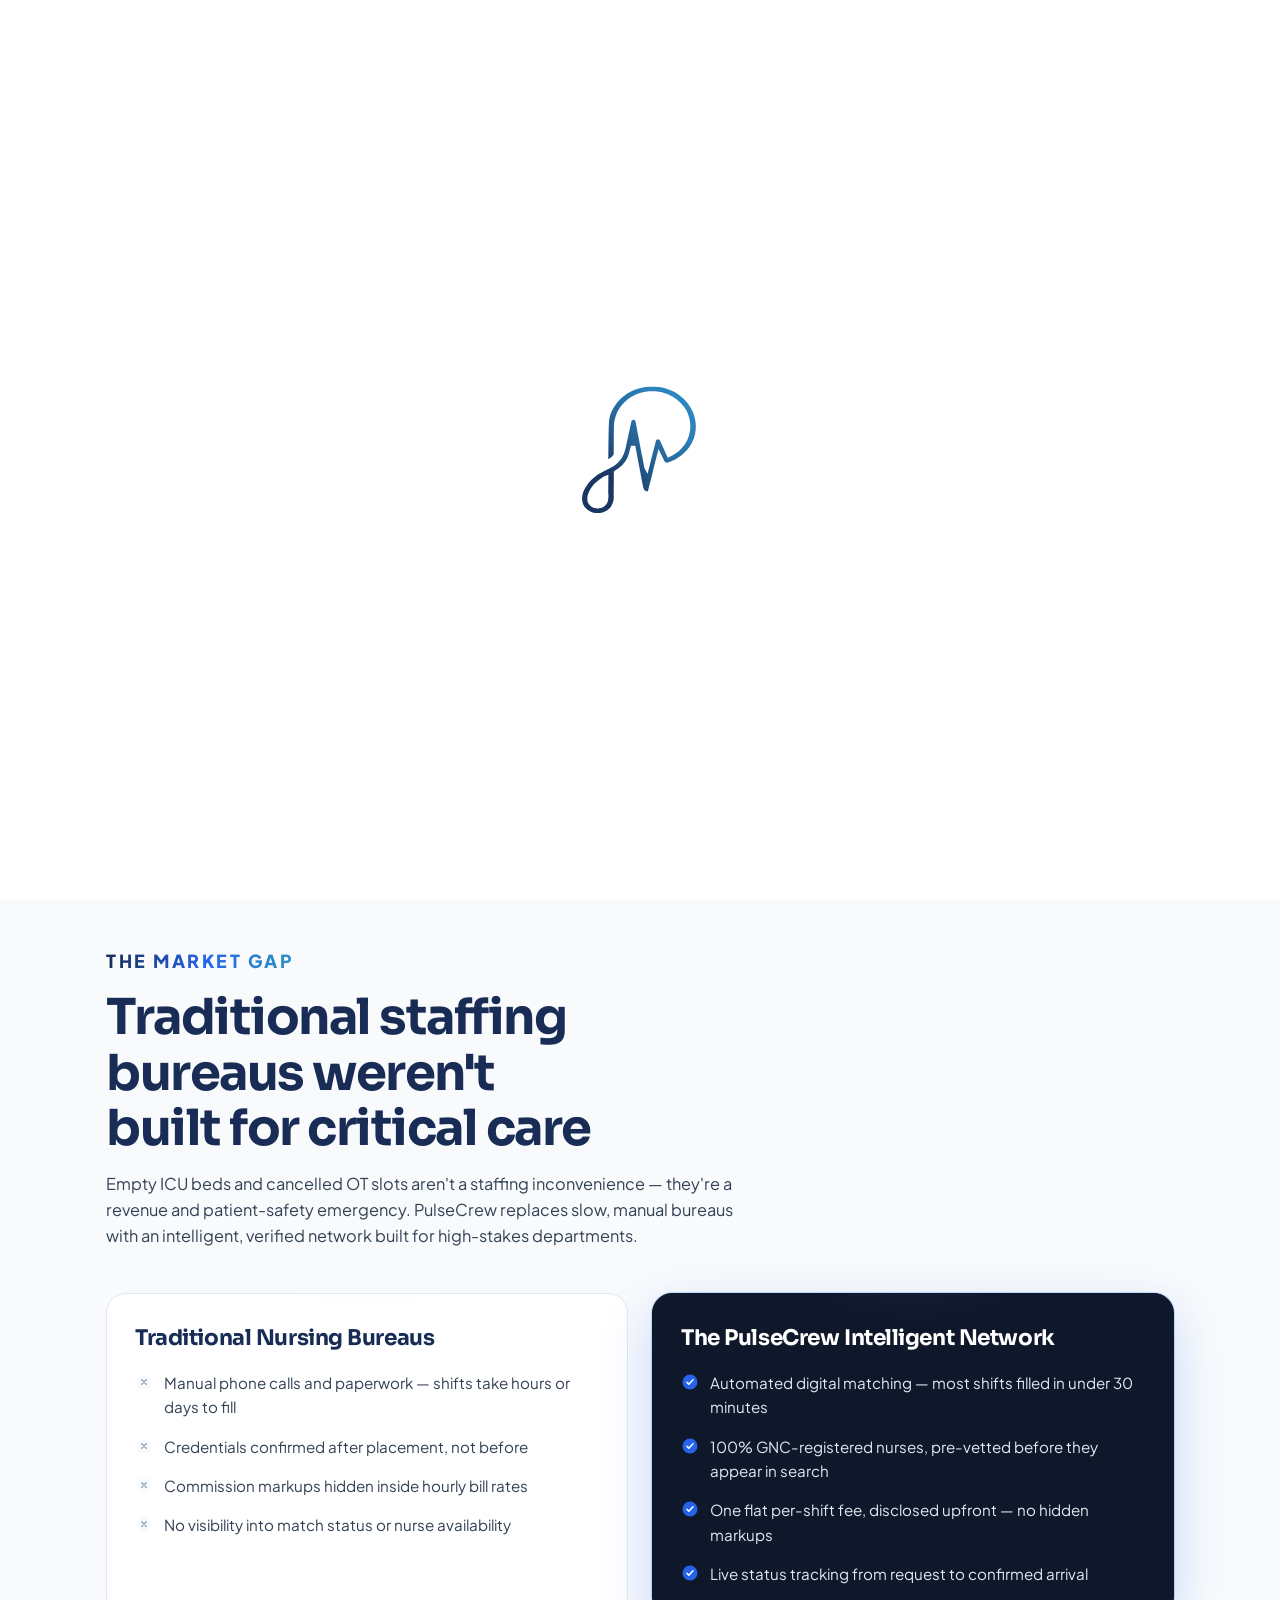
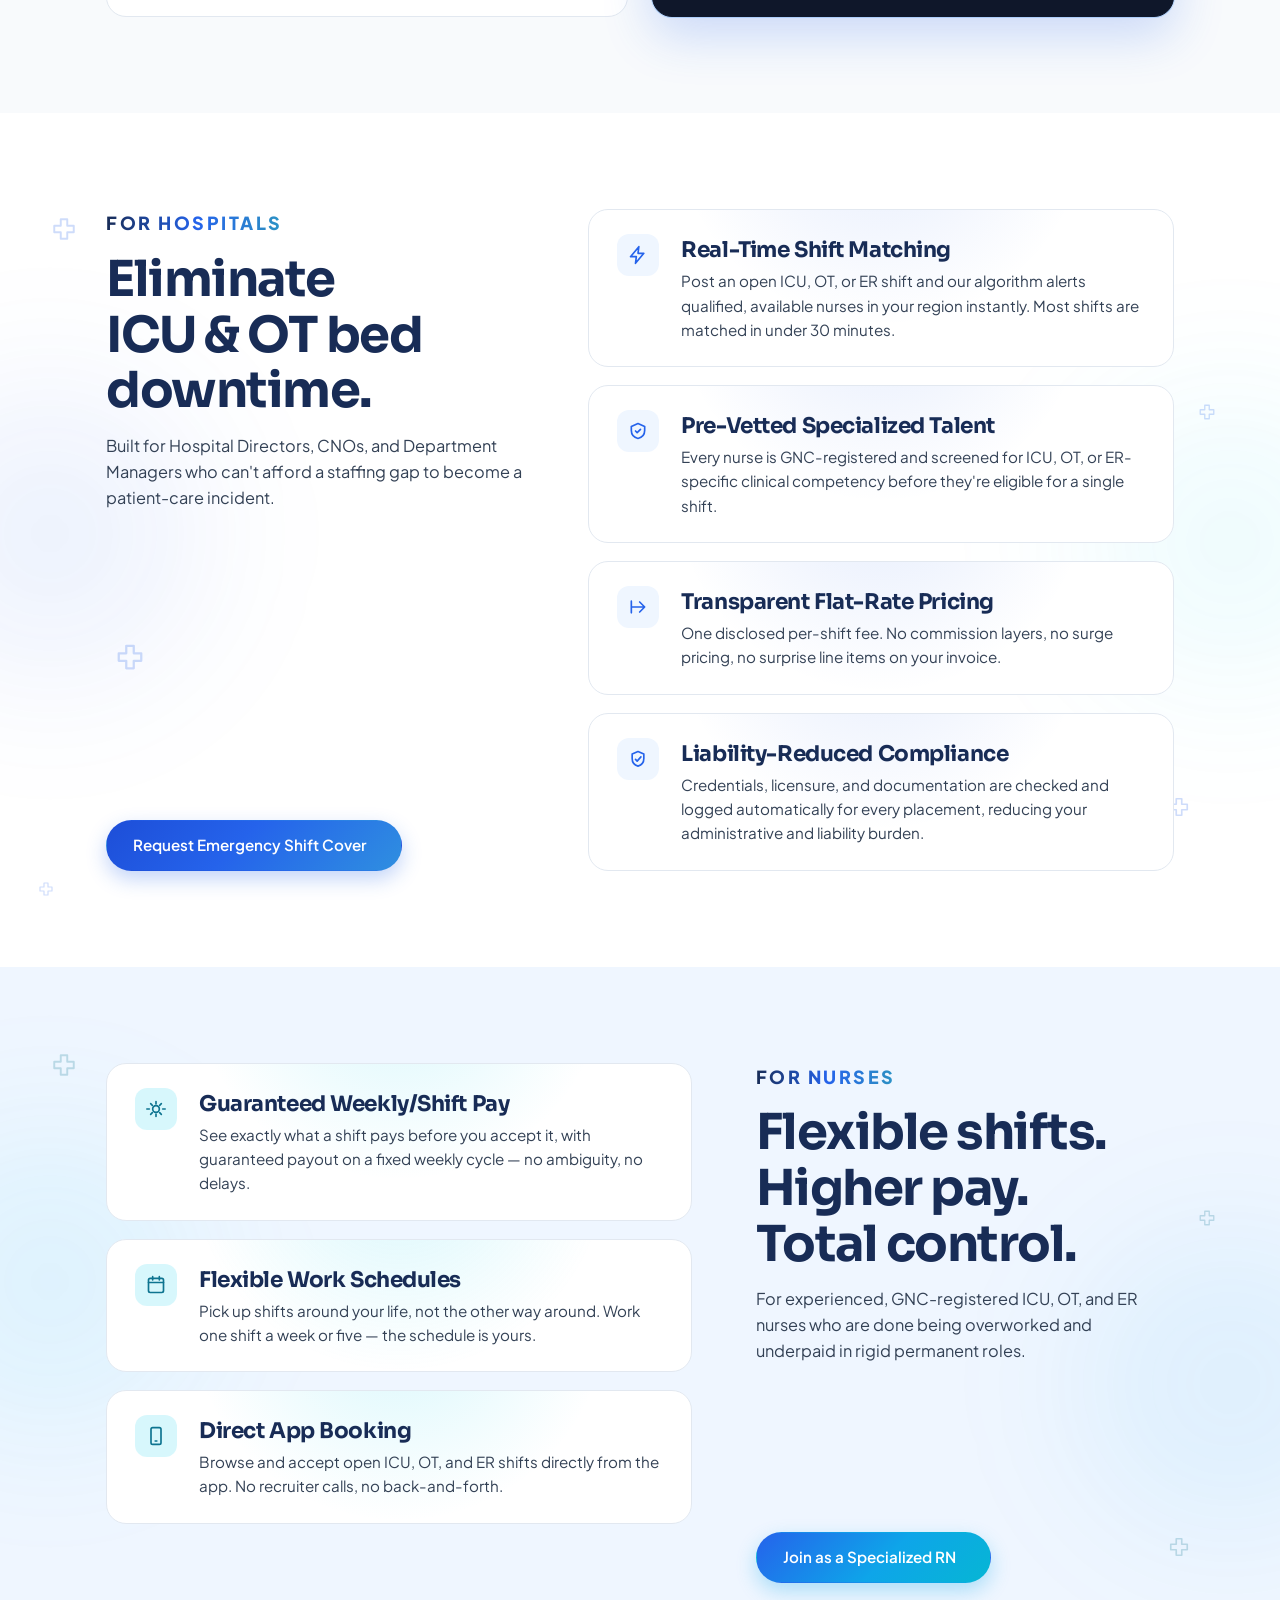
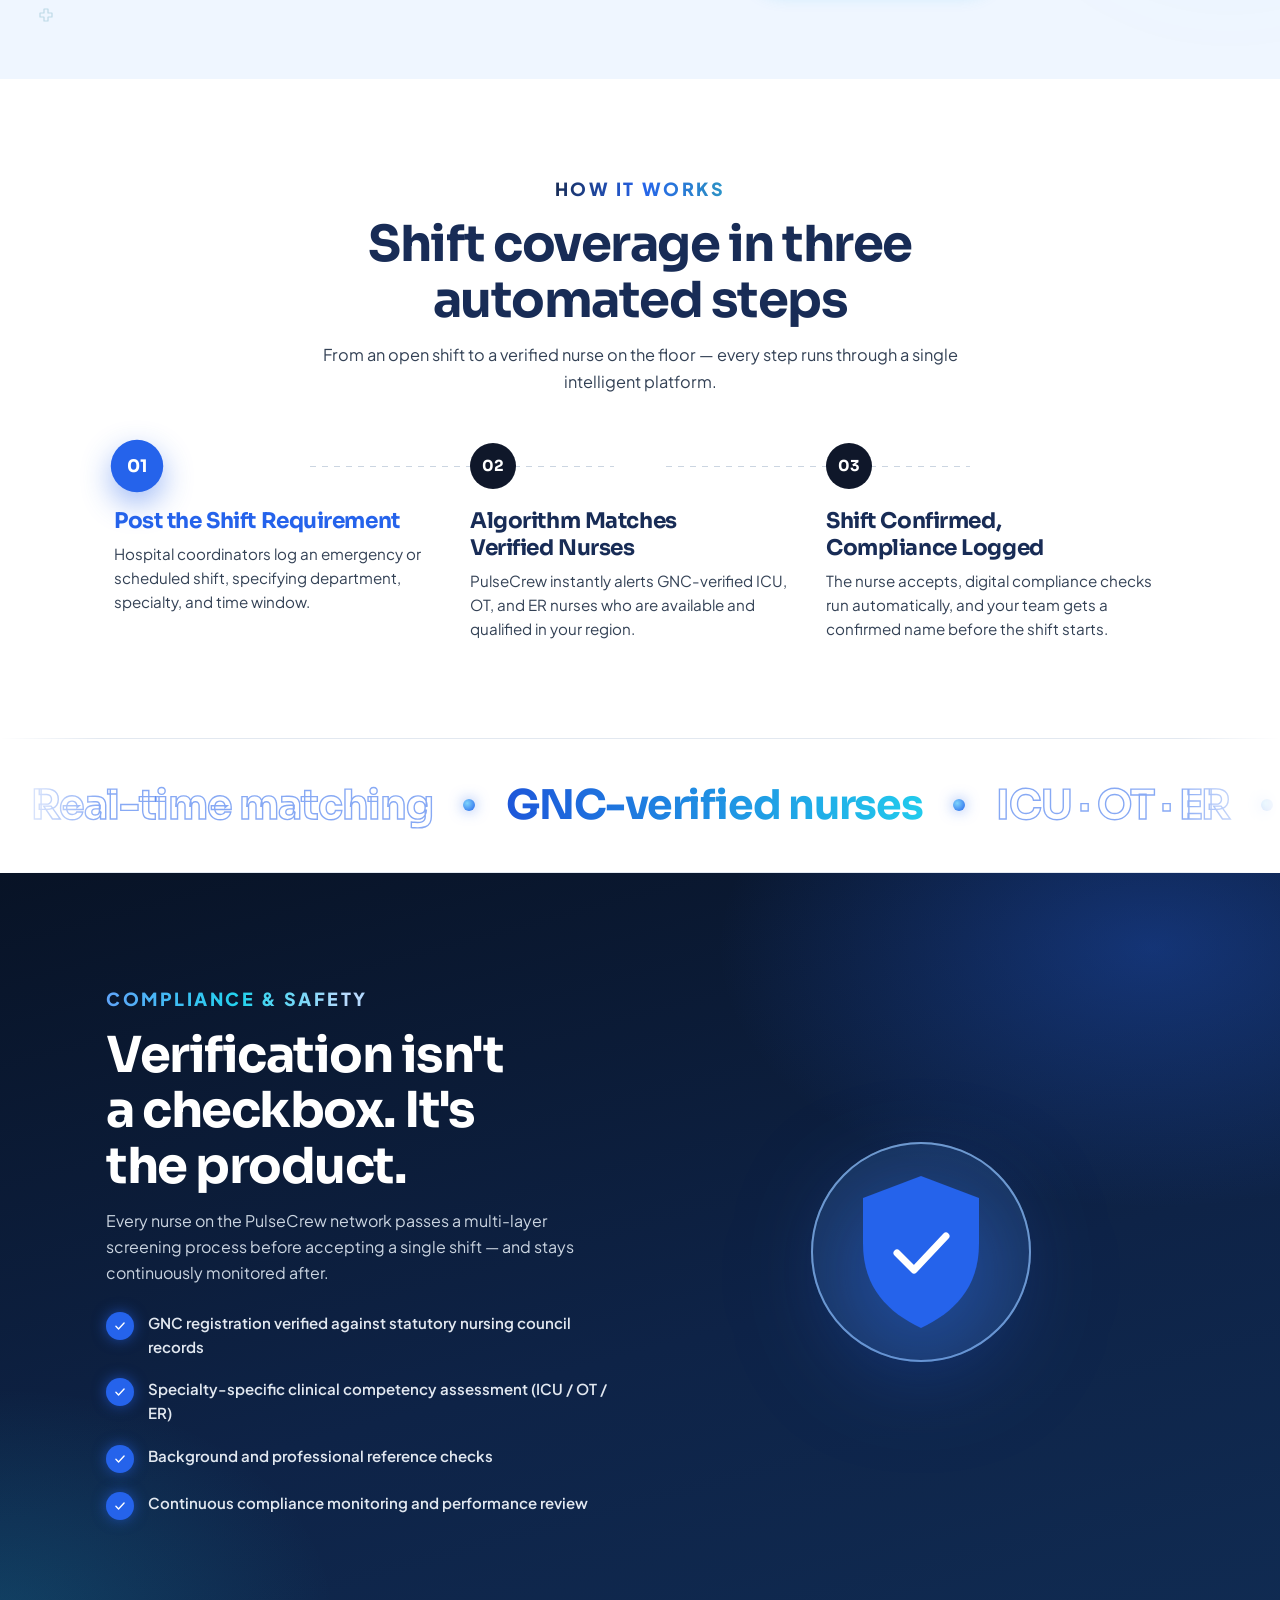
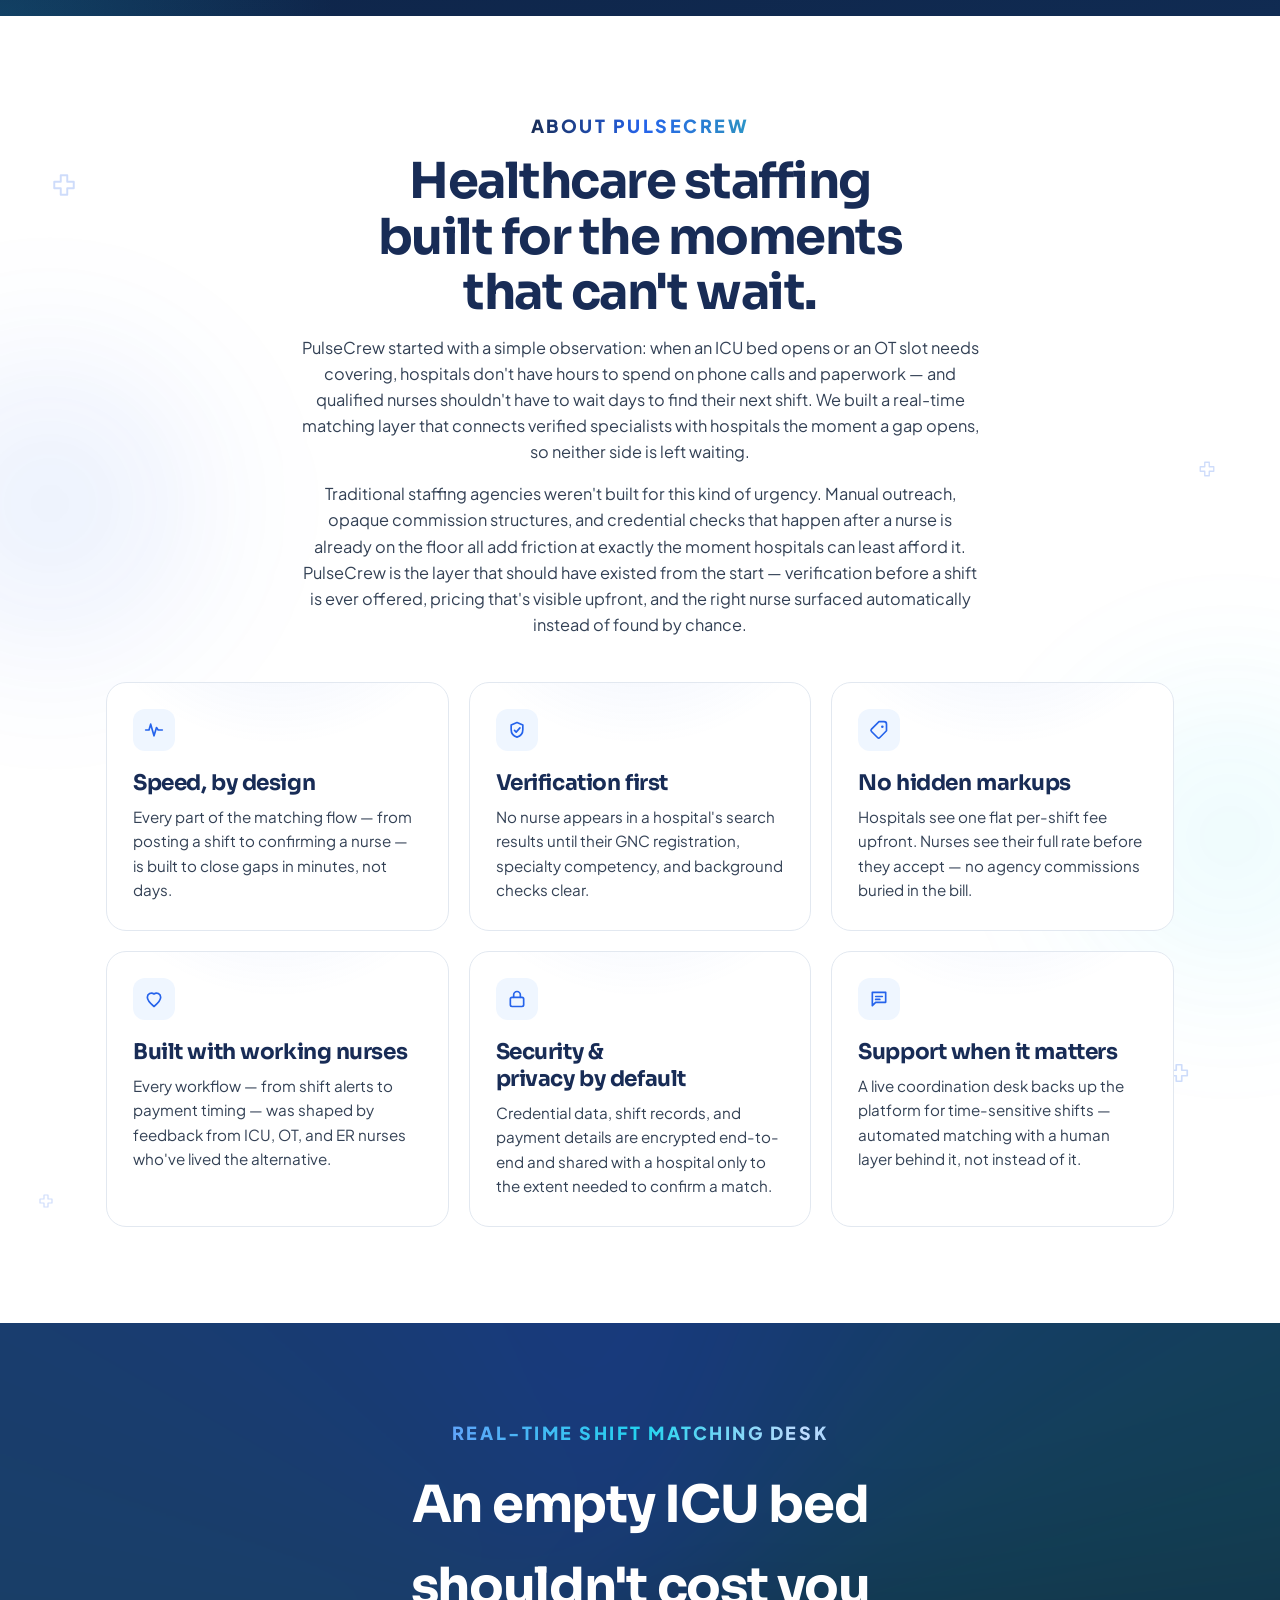
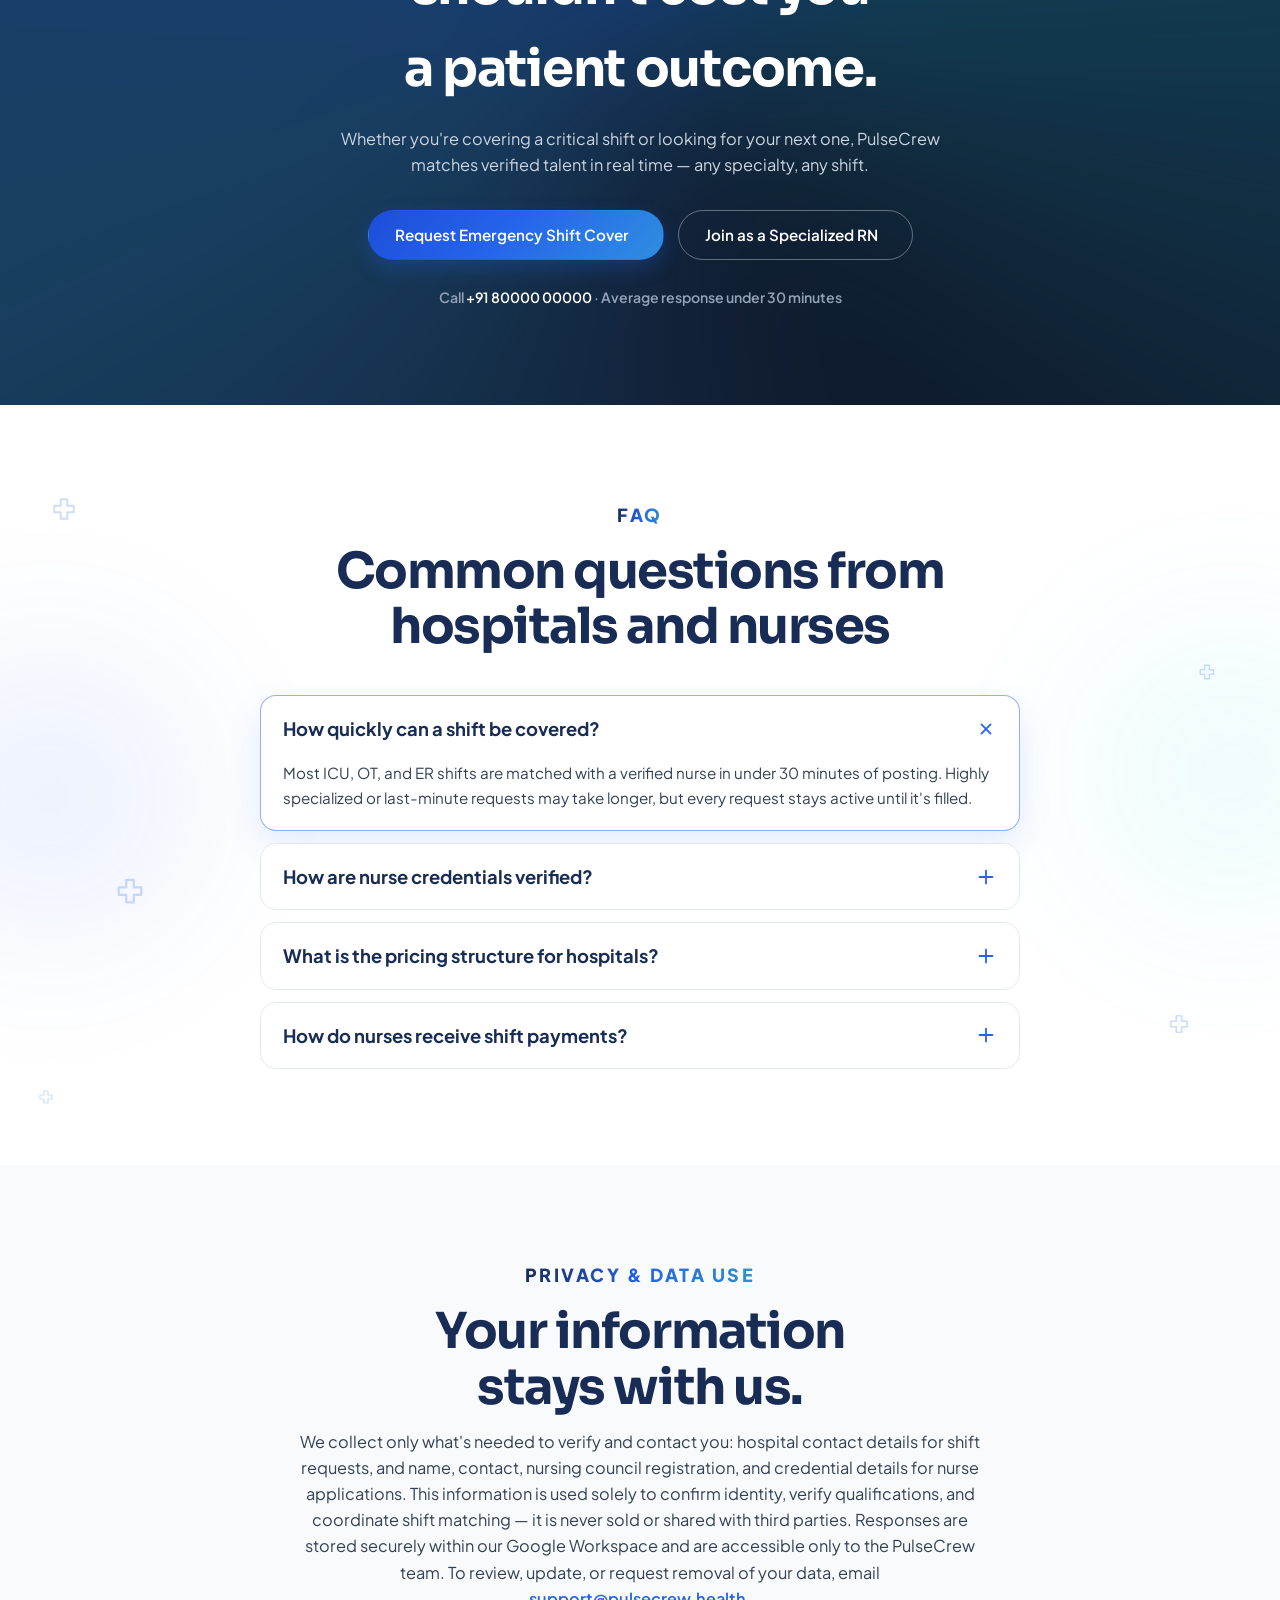
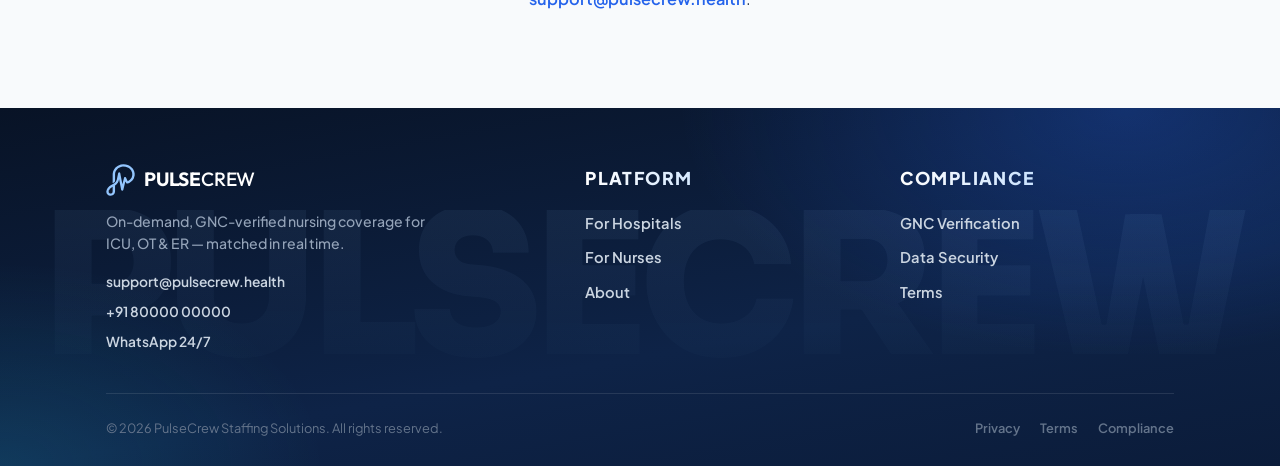
==== commit 73408cf9: "Forms: specialty choices load from the portal's list, the five built-in options stay as the fallback" ====
--- a/index.html
+++ b/index.html
@@ -668,6 +668,7 @@
 <script>
 (function(){
   var API_ENDPOINT = 'https://script.google.com/macros/s/AKfycbzmwKiKaiTpiR_P6bliRnGABBkUDQKBbBesYBgfy0EW1lpgIDiPDcuzaf9Nk0ZOoic9CA/exec';
+  window.PULSECREW_API = API_ENDPOINT;   // the script below that loads the specialty list uses the same address
 
   function composeTimeIn(form, hourId, minuteId, ampmId){
     var h = form.querySelector('#' + hourId);
@@ -785,5 +786,46 @@
   });
 })();
 </script>
+<script>
+// Specialty choices (nurse form "Specialty", hospital form "Type of nurse required"): loaded from the portal's list when the page opens.
+// The five options already in the page stay if the list cannot be loaded (offline, slow, blocked), so the forms always work.
+(function(){
+  var api = window.PULSECREW_API;
+  if (!api || !window.fetch) return;
+  var selects = ['specialty', 'typeOfNurseRequired'].map(function (id){ return document.getElementById(id); }).filter(Boolean);
+  if (!selects.length) return;
+
+  var controller = window.AbortController ? new AbortController() : null;
+  var timer = controller ? setTimeout(function (){ controller.abort(); }, 10000) : 0;
+
+  try {
+  fetch(api + '?action=lists', controller ? { signal: controller.signal } : {})
+    .then(function (res){ return res.json(); })
+    .then(function (data){
+      if (!data || data.ok !== true || !Array.isArray(data.specialties)) return;
+      var names = [];
+      data.specialties.forEach(function (n){
+        if (typeof n !== 'string') return;
+        n = n.trim();
+        if (n && n.length <= 60 && names.indexOf(n) === -1) names.push(n);
+      });
+      if (!names.length) return;
+      selects.forEach(function (sel){
+        var chosen = sel.value;
+        while (sel.options.length > 1) sel.remove(1);   // option 0 is the "Select ..." line
+        names.forEach(function (n){
+          var o = document.createElement('option');
+          o.value = n;
+          o.textContent = n;
+          sel.appendChild(o);
+        });
+        sel.value = names.indexOf(chosen) !== -1 ? chosen : '';
+      });
+    })
+    .catch(function (){ /* keep the options already in the page */ })
+    .then(function (){ if (timer) clearTimeout(timer); });
+  } catch (err) { if (timer) clearTimeout(timer); }   // a browser that refuses to even start the request: keep the page's options
+})();
+</script>
 <script src="assets/fx.js"></script>
 </body></html>
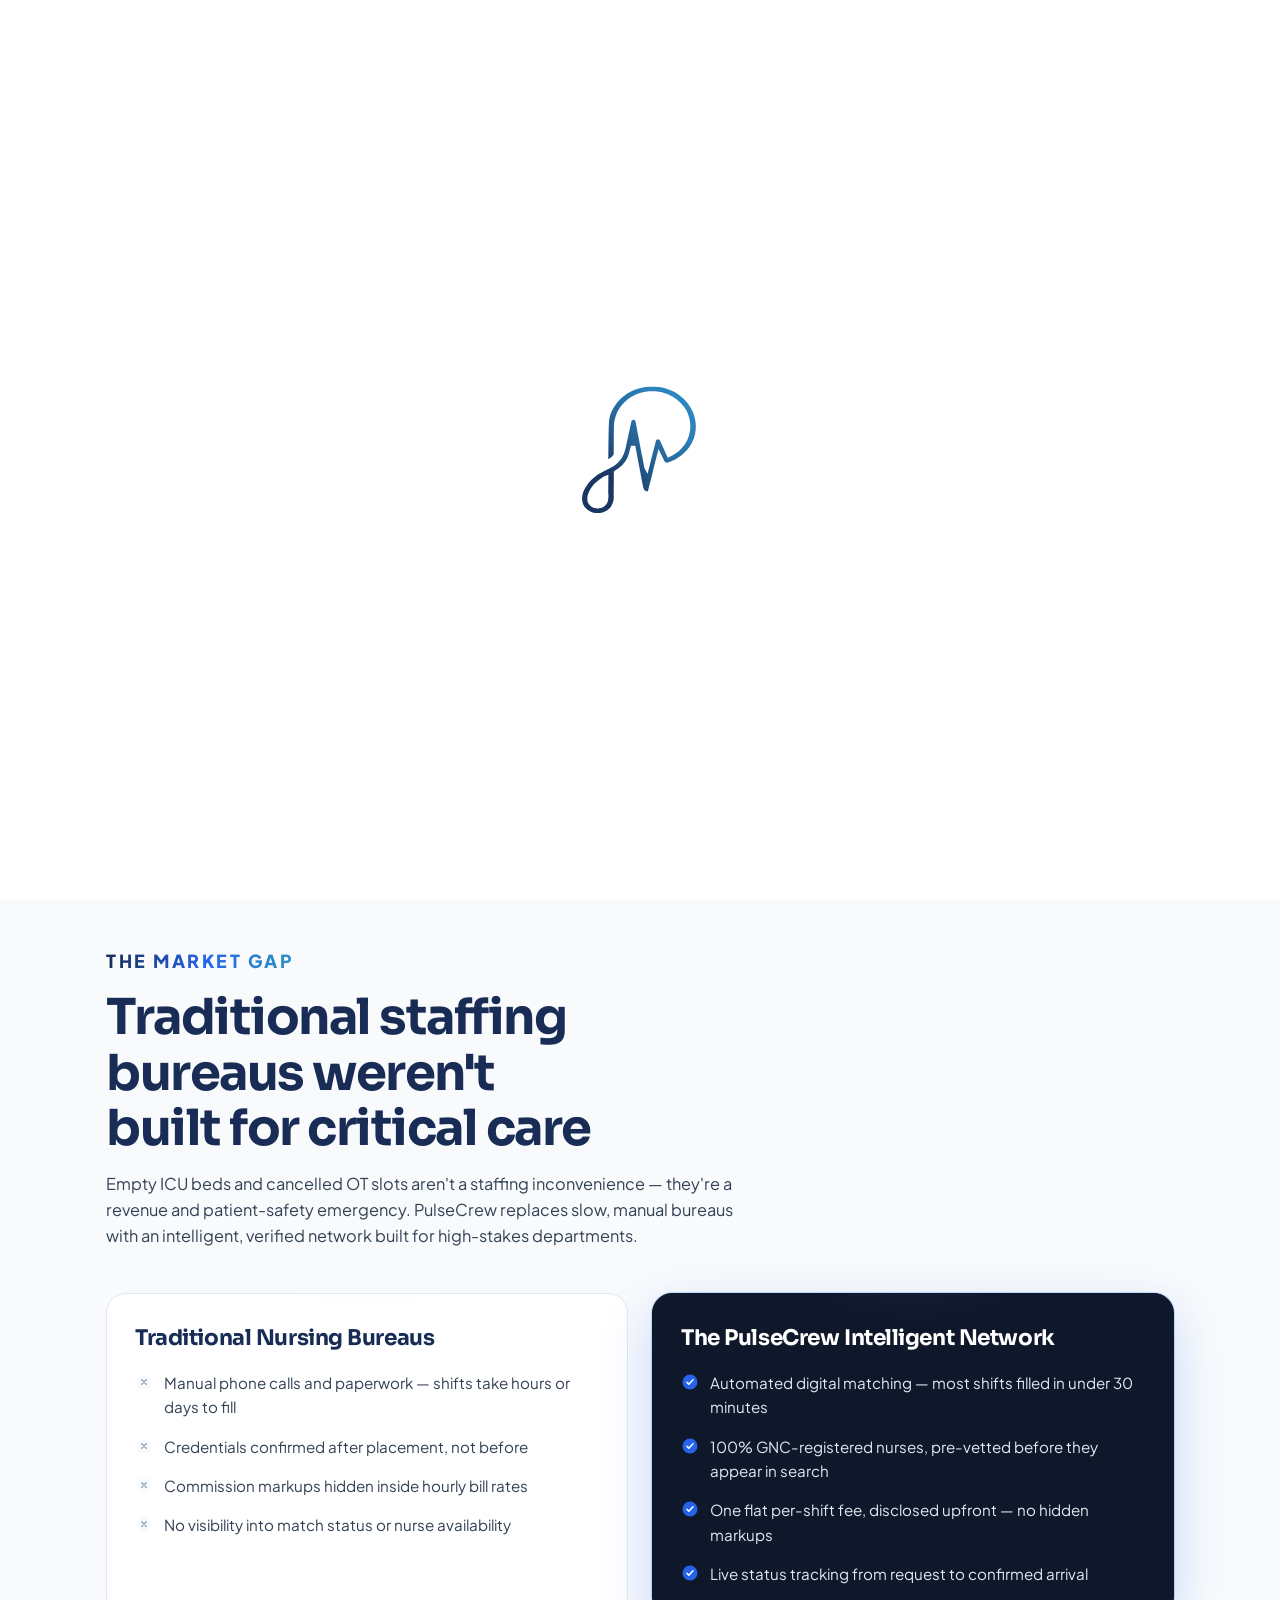
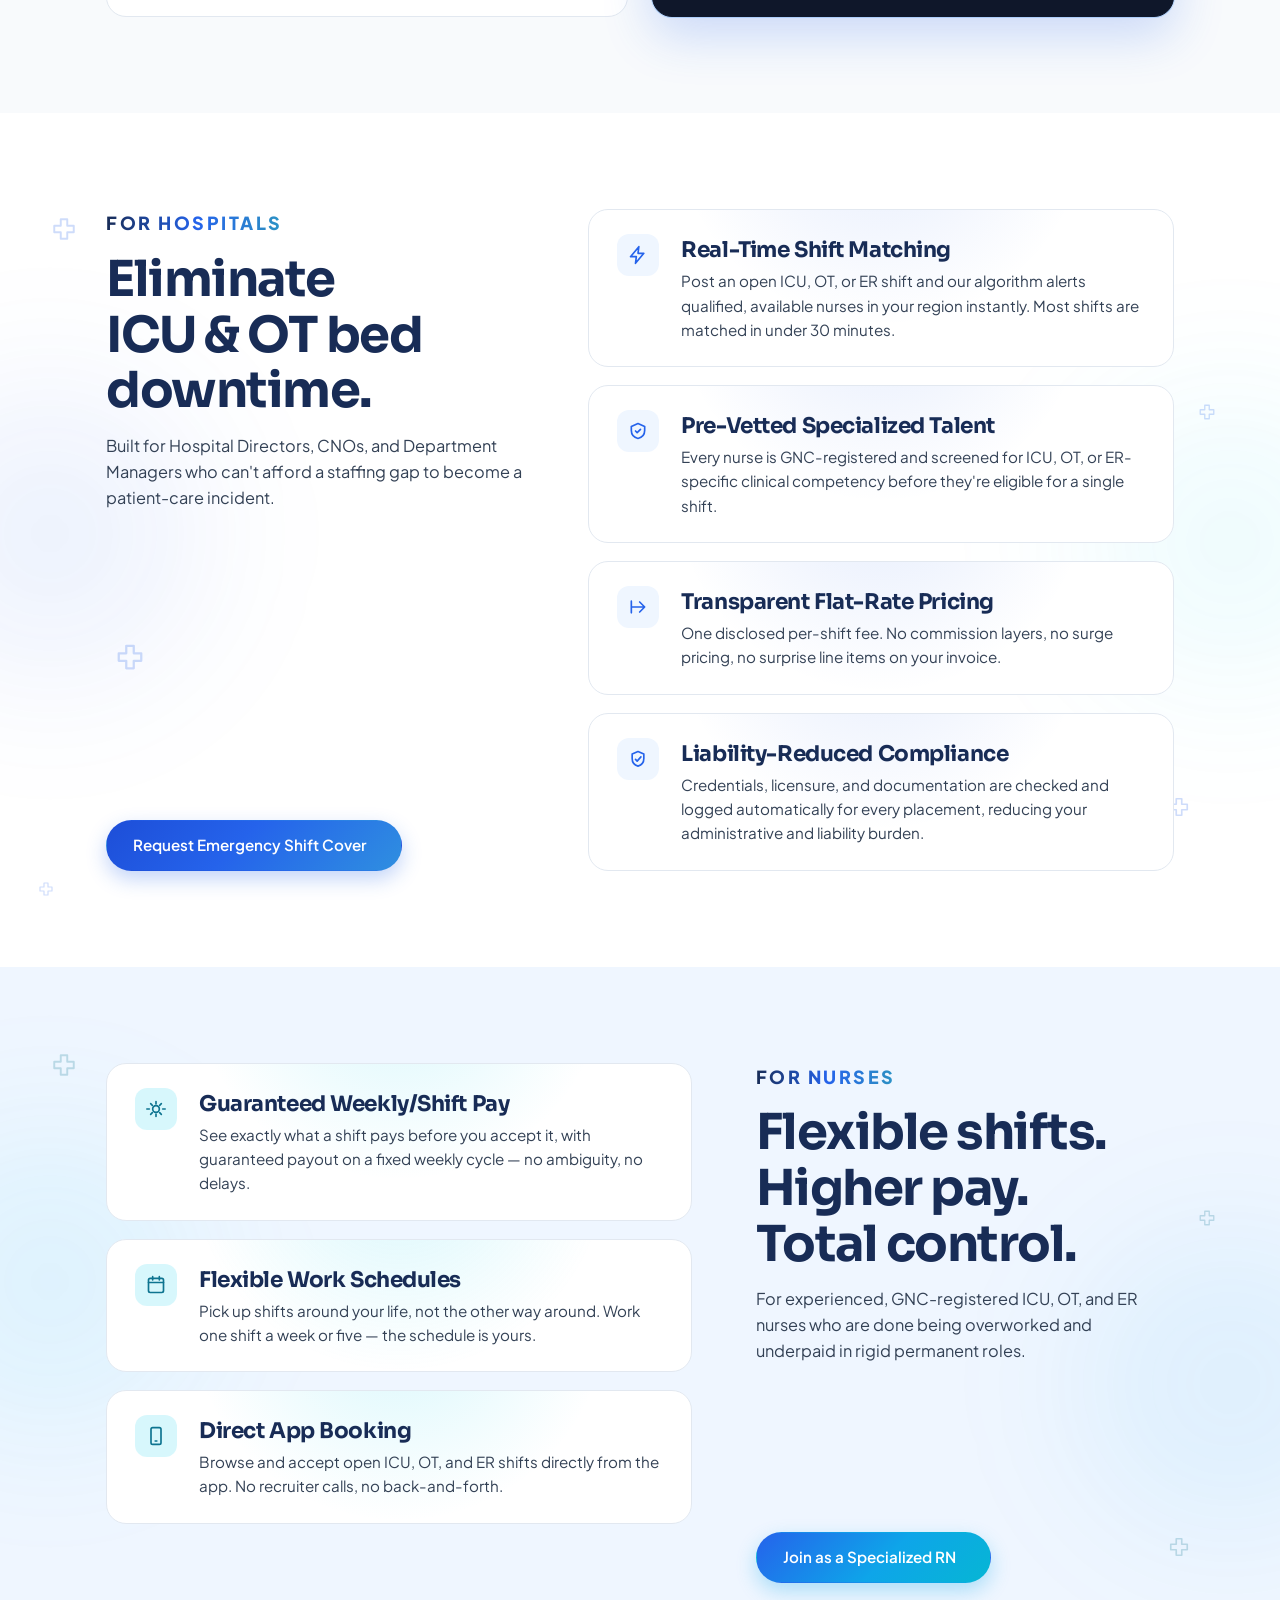
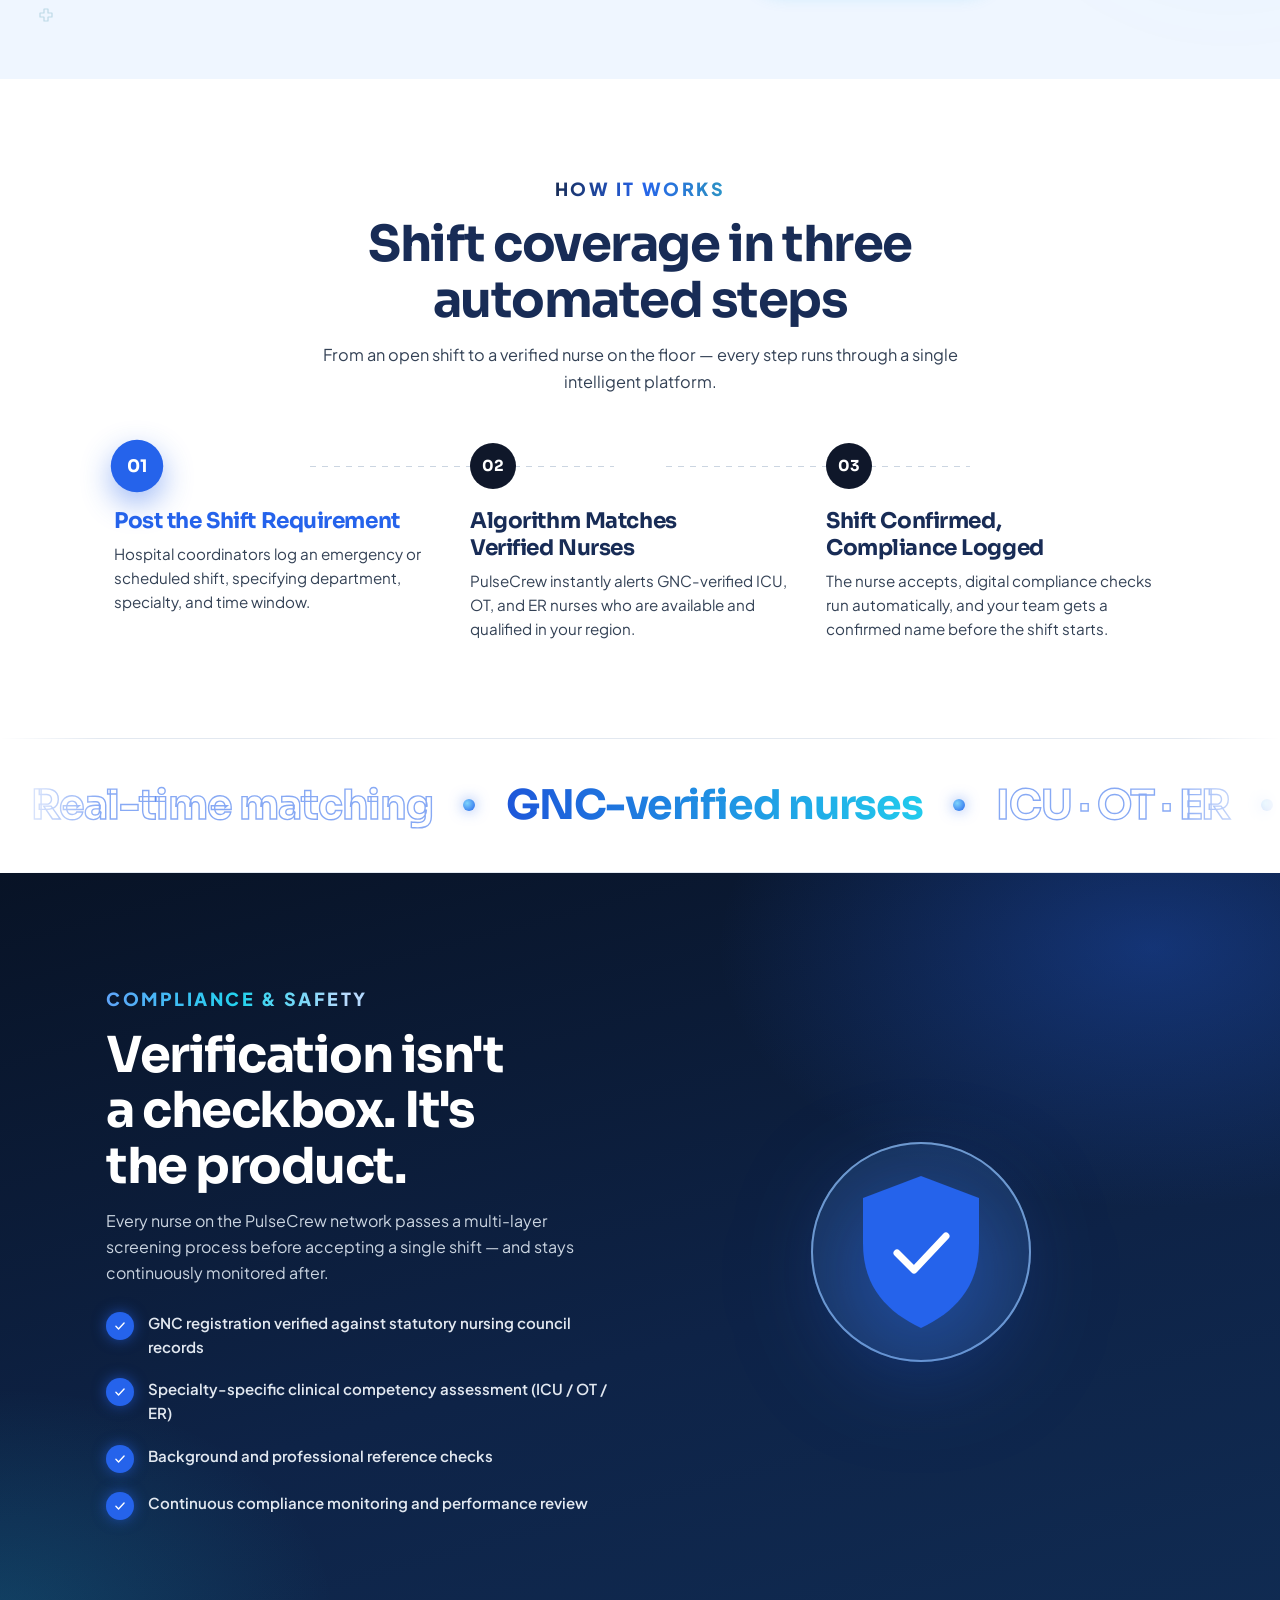
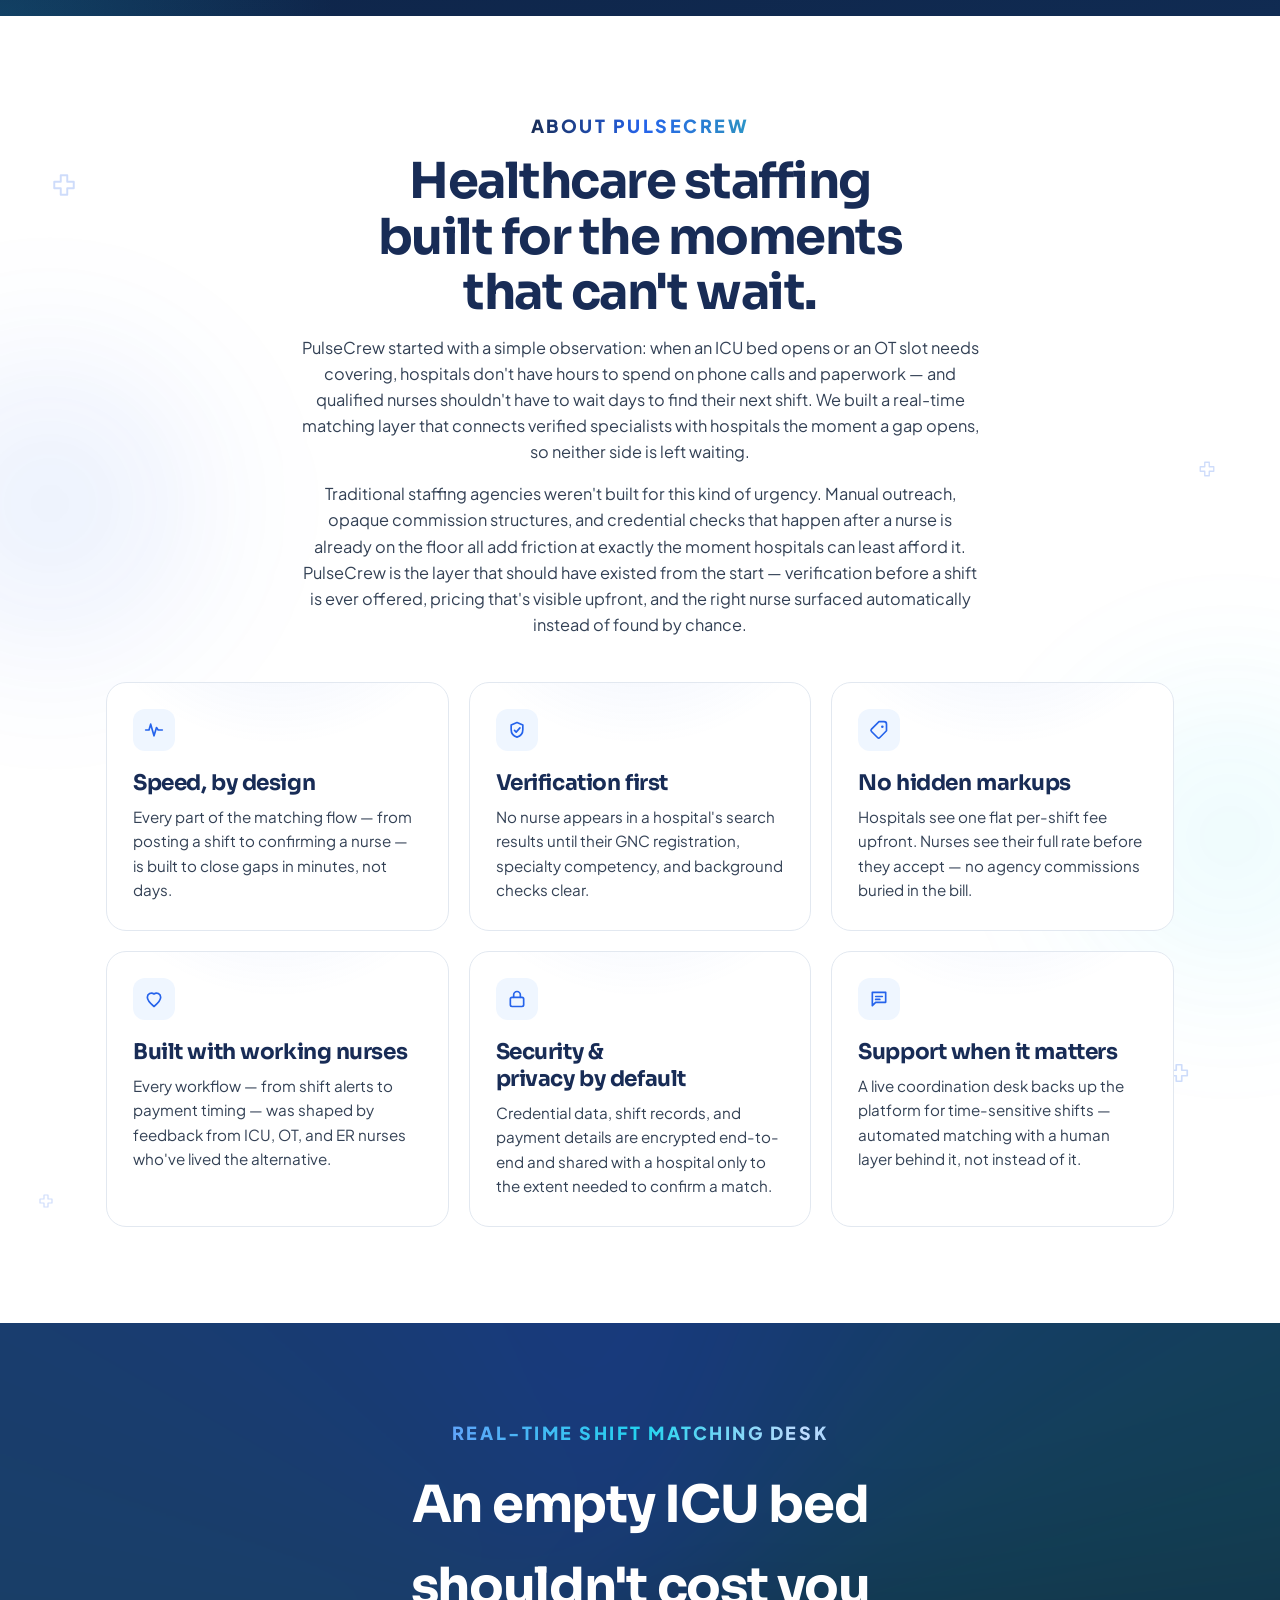
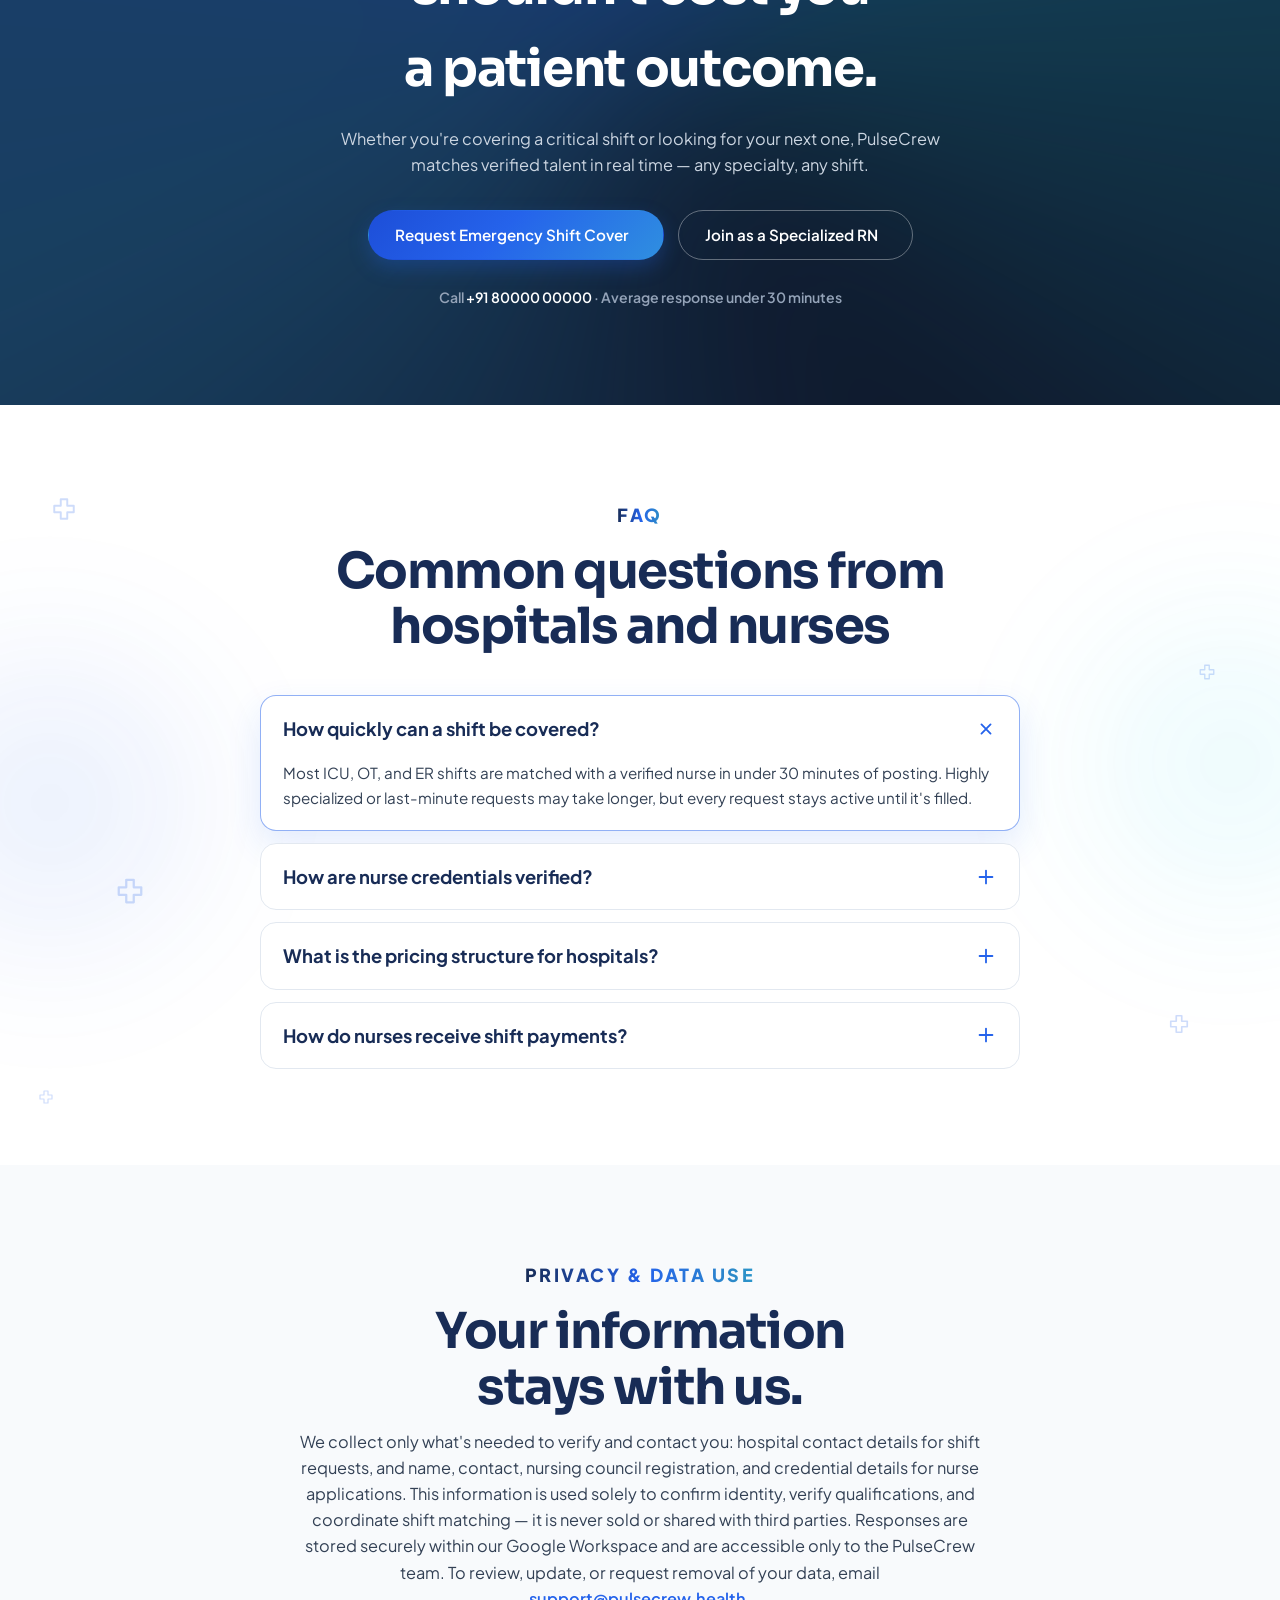
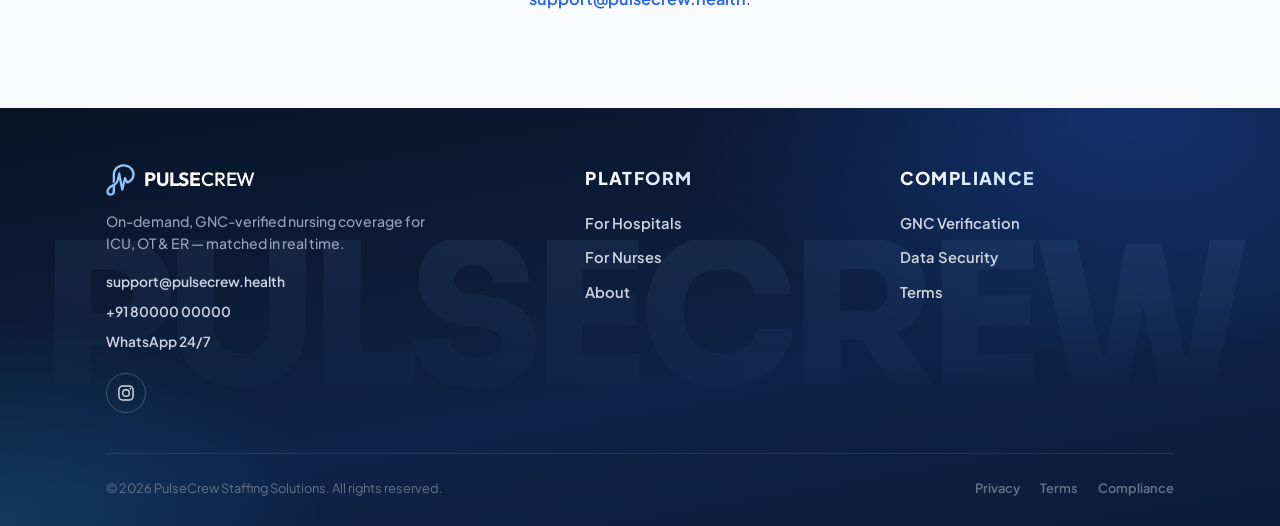
==== commit 995ac91c: "Instagram link in the header (after the two buttons) and the footer, on all four pages" ====
--- a/index.html
+++ b/index.html
@@ -62,6 +62,11 @@
     <div class="nav-cta">
       <a class="btn btn-outline btn-sm" href="#join-form">Join as a Specialized RN</a>
       <a class="btn btn-primary btn-sm" href="#request-form">Request Emergency Shift Cover</a>
+      <div class="social-links social-links-header">
+        <a class="social-link" href="https://www.instagram.com/pulsecrewstaffing/" target="_blank" rel="noopener noreferrer" aria-label="PulseCrew on Instagram (opens in a new tab)" title="Instagram">
+          <svg viewBox="0 0 24 24" width="20" height="20" fill="none" stroke="currentColor" stroke-width="1.8" stroke-linecap="round" stroke-linejoin="round" aria-hidden="true" focusable="false"><rect x="3.5" y="3.5" width="17" height="17" rx="5"/><circle cx="12" cy="12" r="4"/><circle cx="17.2" cy="6.8" r="1.1" fill="currentColor" stroke="none"/></svg>
+        </a>
+      </div>
     </div>
   </div>
 </header>
@@ -562,6 +567,11 @@
           <a href="mailto:support@pulsecrew.health">support@pulsecrew.health</a>
           <a href="tel:+918000000000">+91 80000 00000</a>
           <span>WhatsApp 24/7</span>
+        </div>
+        <div class="social-links social-links-footer">
+          <a class="social-link" href="https://www.instagram.com/pulsecrewstaffing/" target="_blank" rel="noopener noreferrer" aria-label="PulseCrew on Instagram (opens in a new tab)" title="Instagram">
+            <svg viewBox="0 0 24 24" width="20" height="20" fill="none" stroke="currentColor" stroke-width="1.8" stroke-linecap="round" stroke-linejoin="round" aria-hidden="true" focusable="false"><rect x="3.5" y="3.5" width="17" height="17" rx="5"/><circle cx="12" cy="12" r="4"/><circle cx="17.2" cy="6.8" r="1.1" fill="currentColor" stroke="none"/></svg>
+          </a>
         </div>
       </div>
       <div class="footer-col">
--- a/assets/site.css
+++ b/assets/site.css
@@ -812,3 +812,29 @@
   body .section-head h2, body #compliance h2, body .about-story .section-head h2{ font-size:clamp(1.85rem,7vw,2.3rem) !important; }
   body .feature-card h3, body .compare-card h3, body .step h3, body #values .feature-card h3, body .about-principle h3{ font-size:1.2rem; }
 }
+
+  /* ---------- Social links (header and footer) ---------- */
+  .social-links{ display:flex; align-items:center; gap:10px; }
+  .social-link{ display:inline-flex; align-items:center; justify-content:center; flex:none; width:40px; height:40px; border-radius:50%;
+    border:1px solid var(--border); color:var(--ink-navy); background:transparent;
+    transition:color .2s ease, border-color .2s ease, background-color .2s ease, transform .2s ease; }
+  .social-link svg{ display:block; }
+  .social-link:hover{ color:var(--accent); border-color:var(--accent); background:var(--accent-soft); transform:translateY(-2px); }
+  .social-link:focus-visible{ outline:2px solid var(--accent); outline-offset:2px; }
+  .social-links-header{ margin-left:4px; }
+  .social-links-footer{ margin-top:20px; }
+  footer .social-link{ border-color:rgba(255,255,255,.22); color:#cbd5e1; }
+  footer .social-link:hover{ color:#93c5fd; border-color:#93c5fd; background:rgba(147,197,253,.12); }
+  footer .social-link:focus-visible{ outline-color:#93c5fd; }
+  /* on phones the two header buttons are hidden (rules above); the social link stays */
+  @media (max-width:520px){ .nav-cta{ display:flex; } .nav-cta .btn{ display:none; } }
+  @media (prefers-reduced-motion: reduce){ .social-link{ transition:none; } .social-link:hover{ transform:none; } }
+  /* between 901px and 1100px the header is already full: the gaps are tightened by the icon's width, so it is no wider than before */
+  @media (min-width:901px) and (max-width:1100px){
+    .nav{ gap:14px; }
+    .nav-links{ gap:18px; }
+    .nav-cta{ gap:6px; }
+    .social-links-header{ margin-left:0; }
+  }
+  /* between 901px and 1010px the header has no room left at its right end: only the header icon is left out, the footer one stays */
+  @media (min-width:901px) and (max-width:1010px){ .social-links-header{ display:none; } }
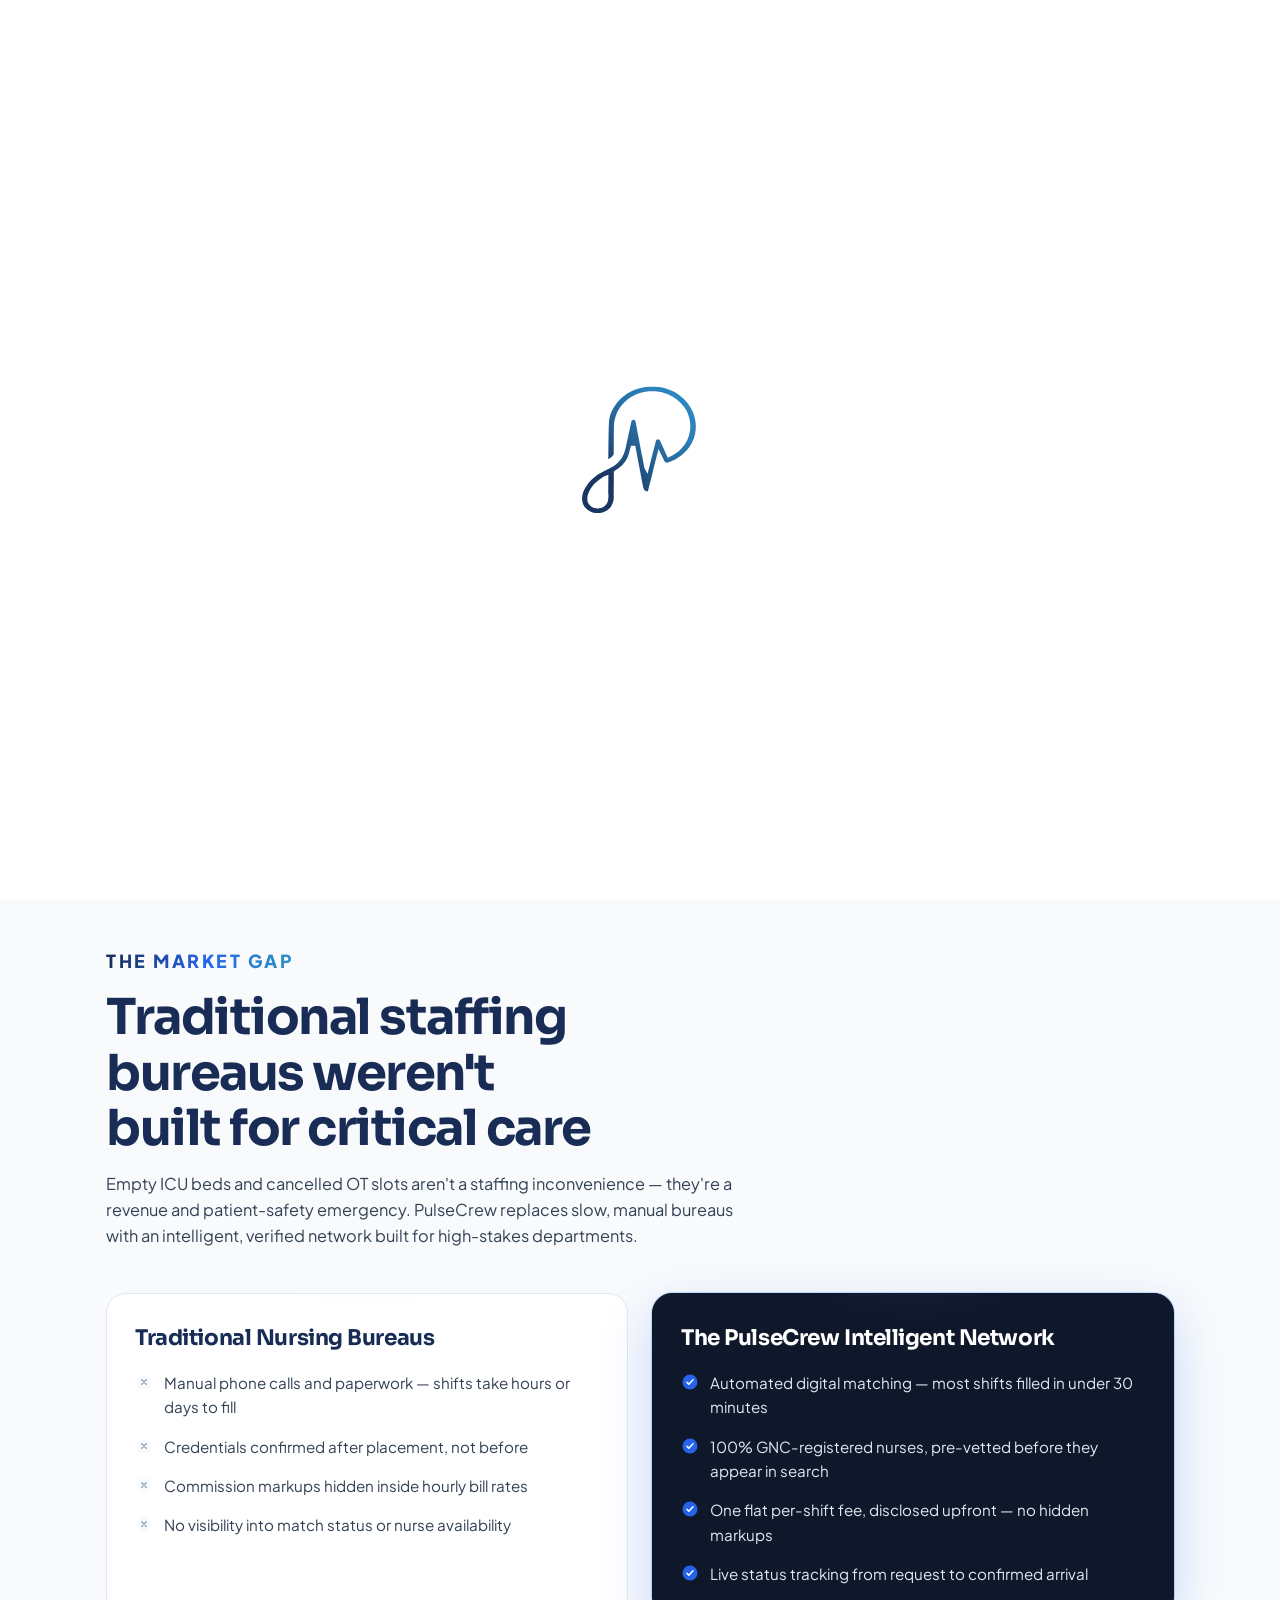
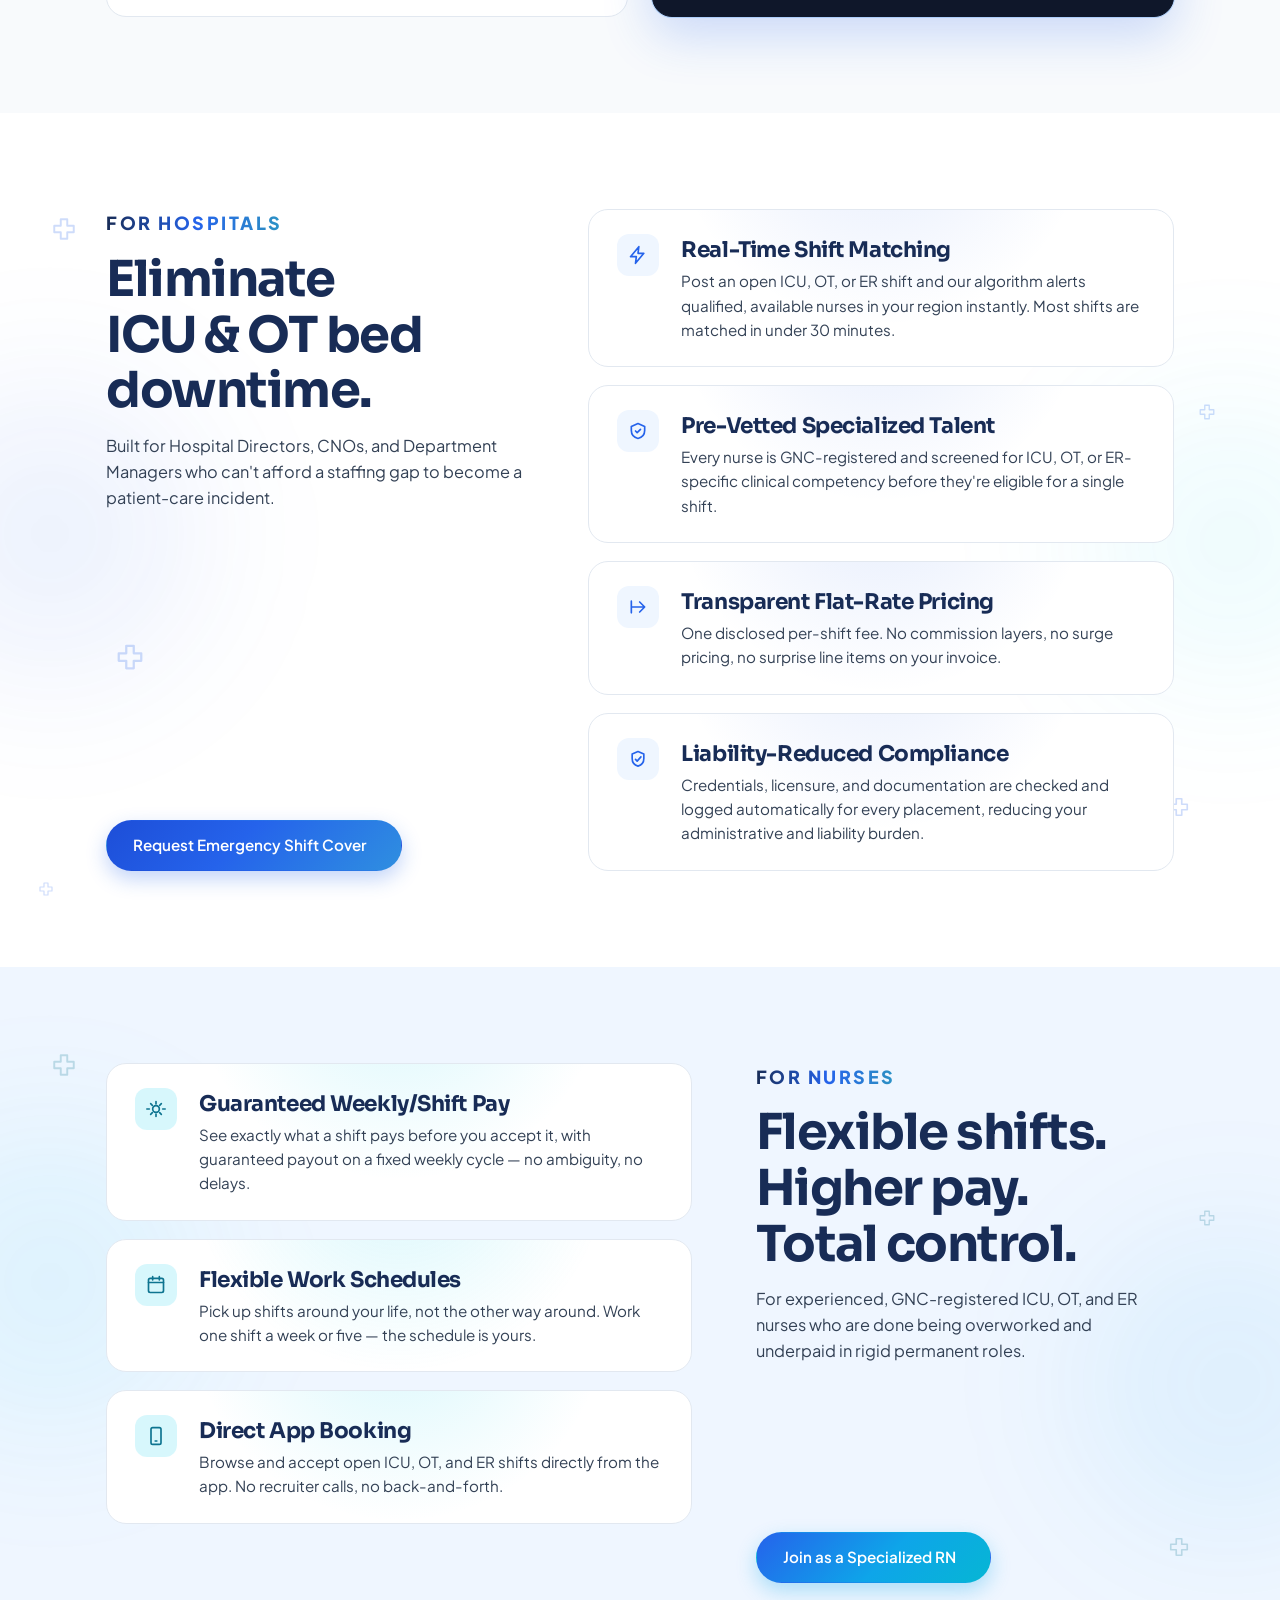
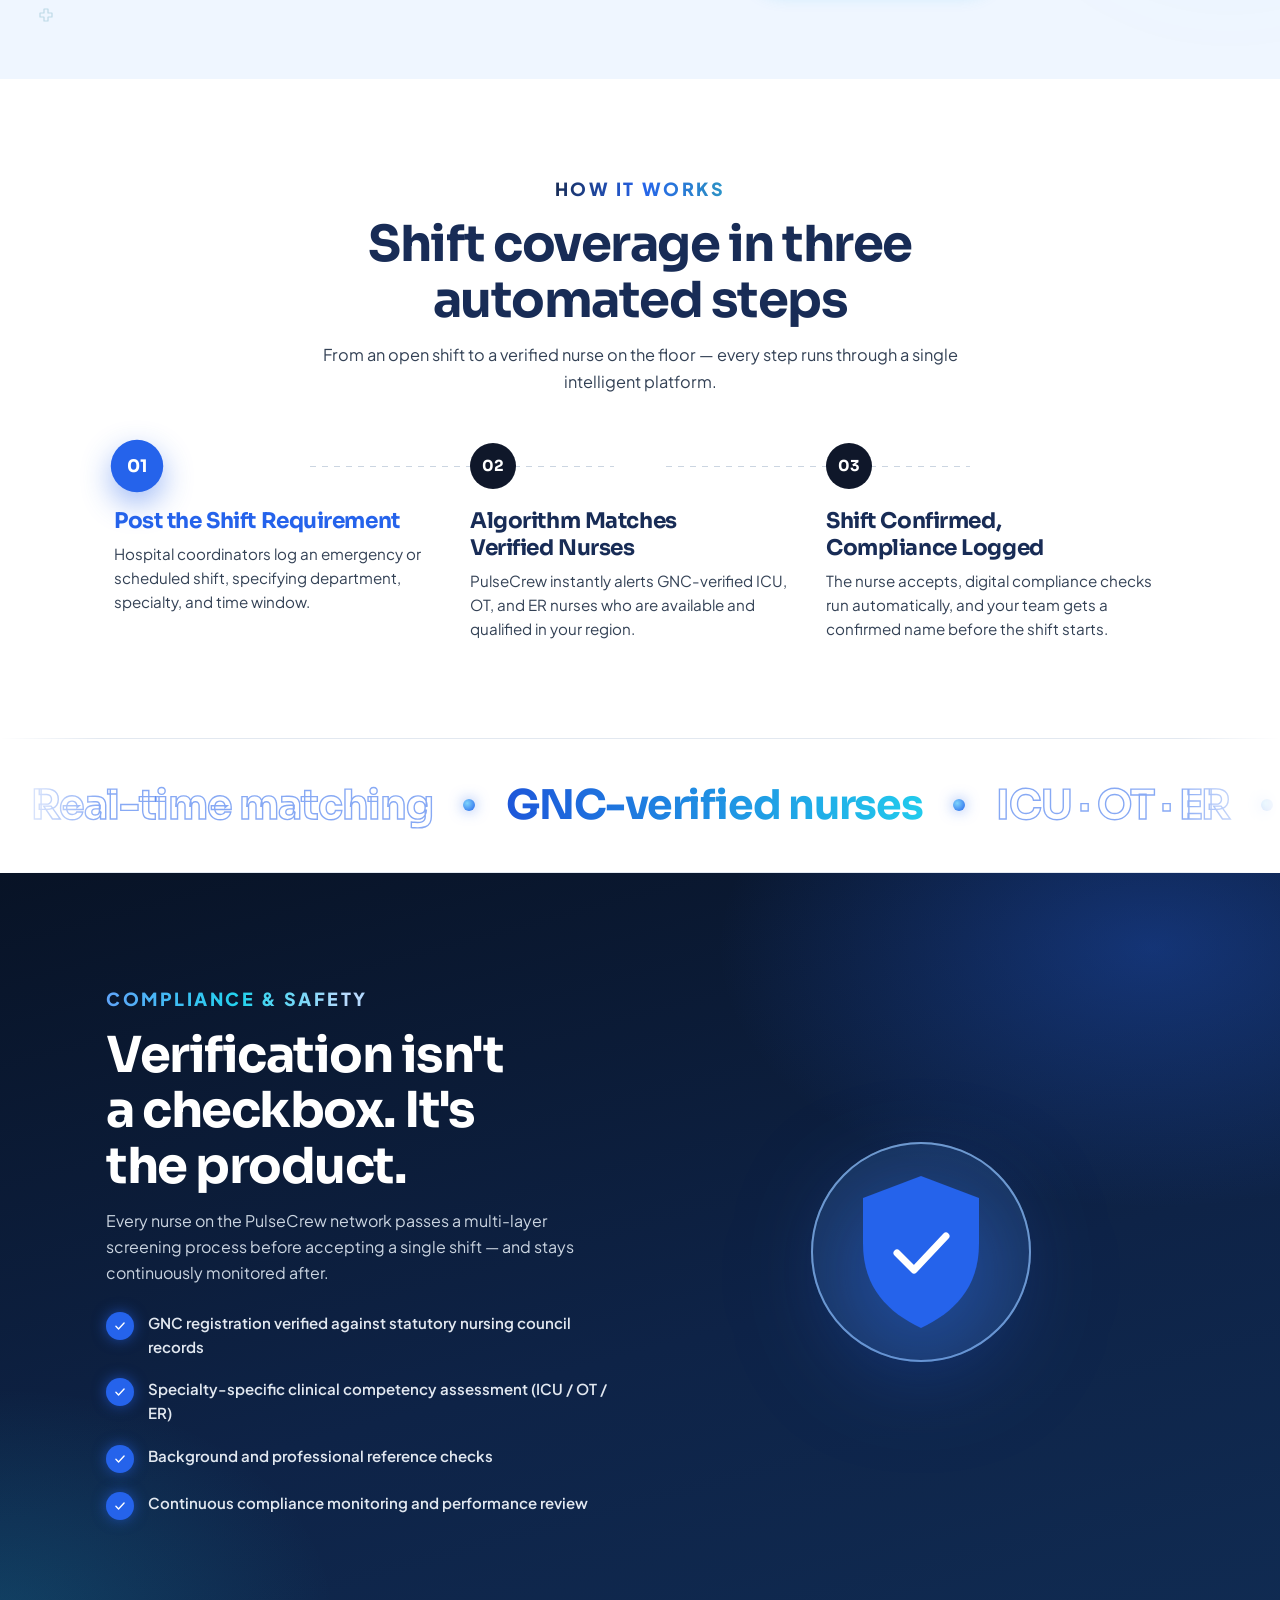
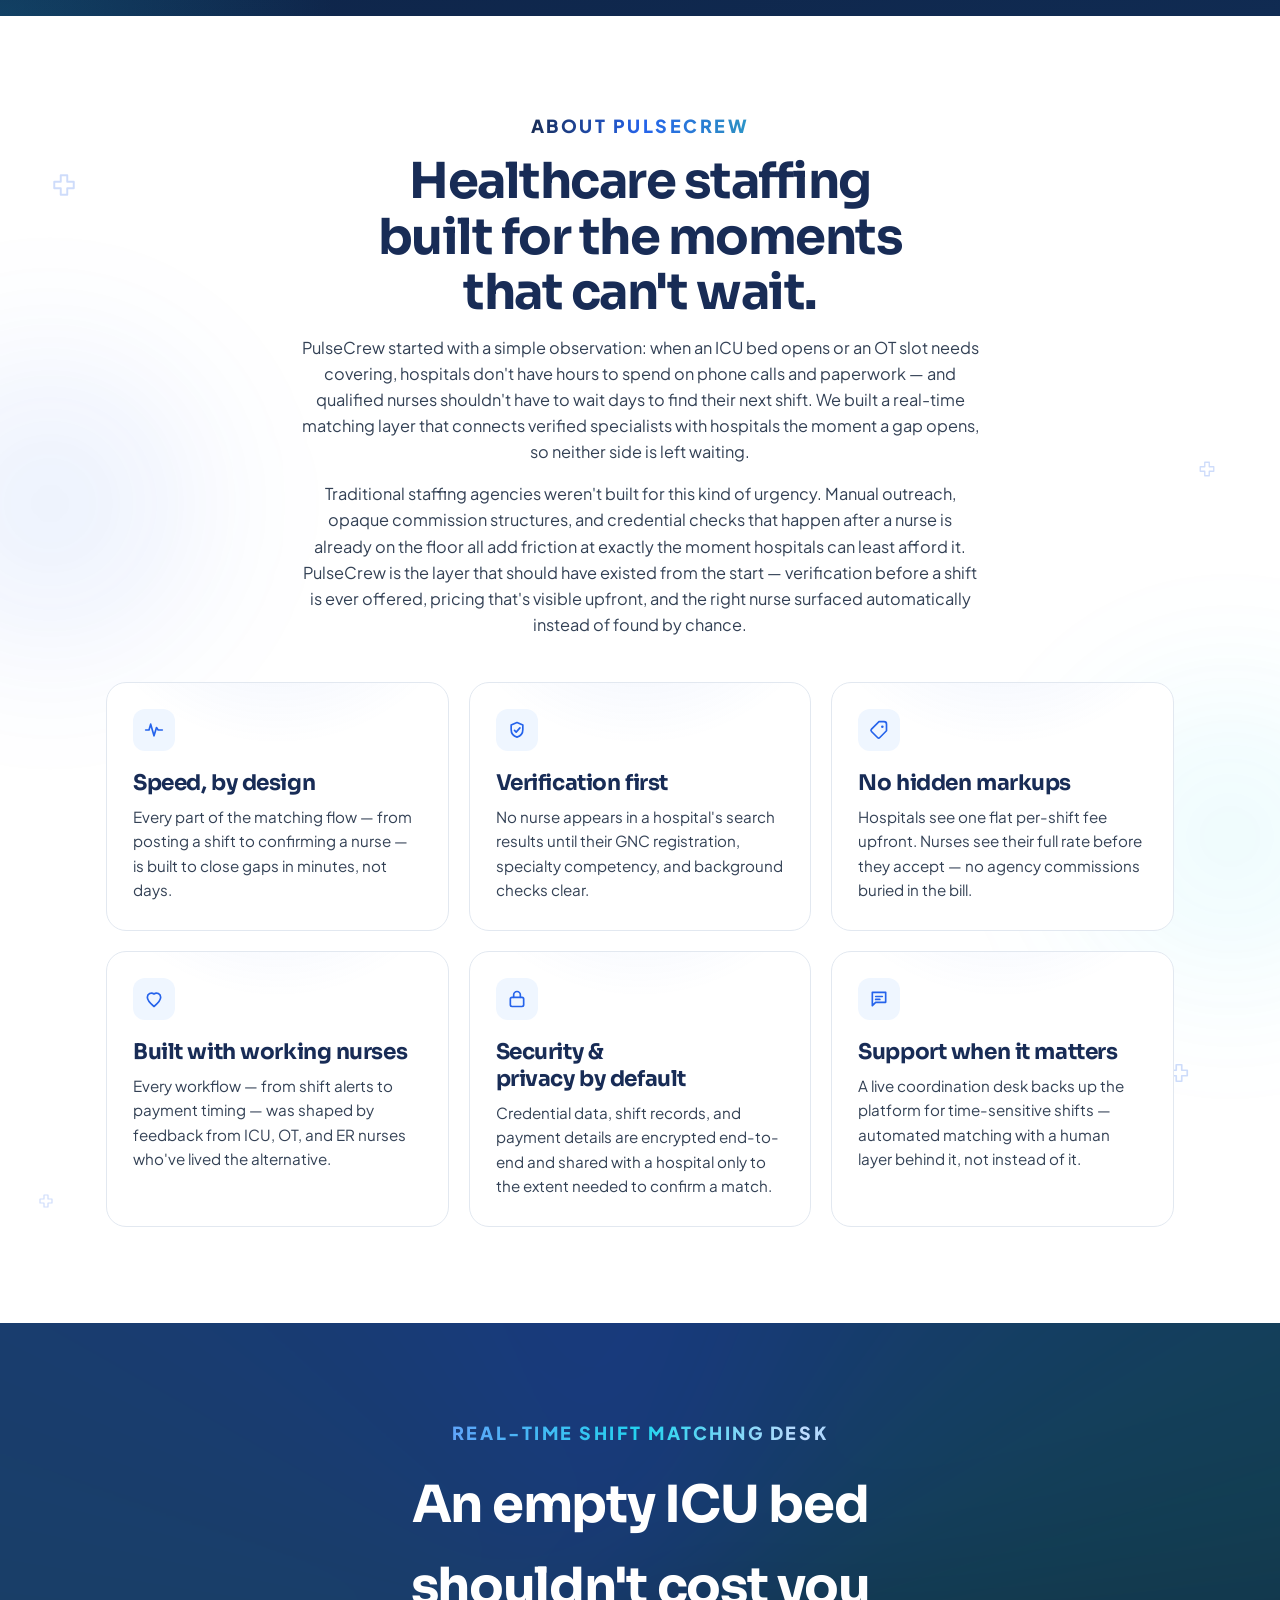
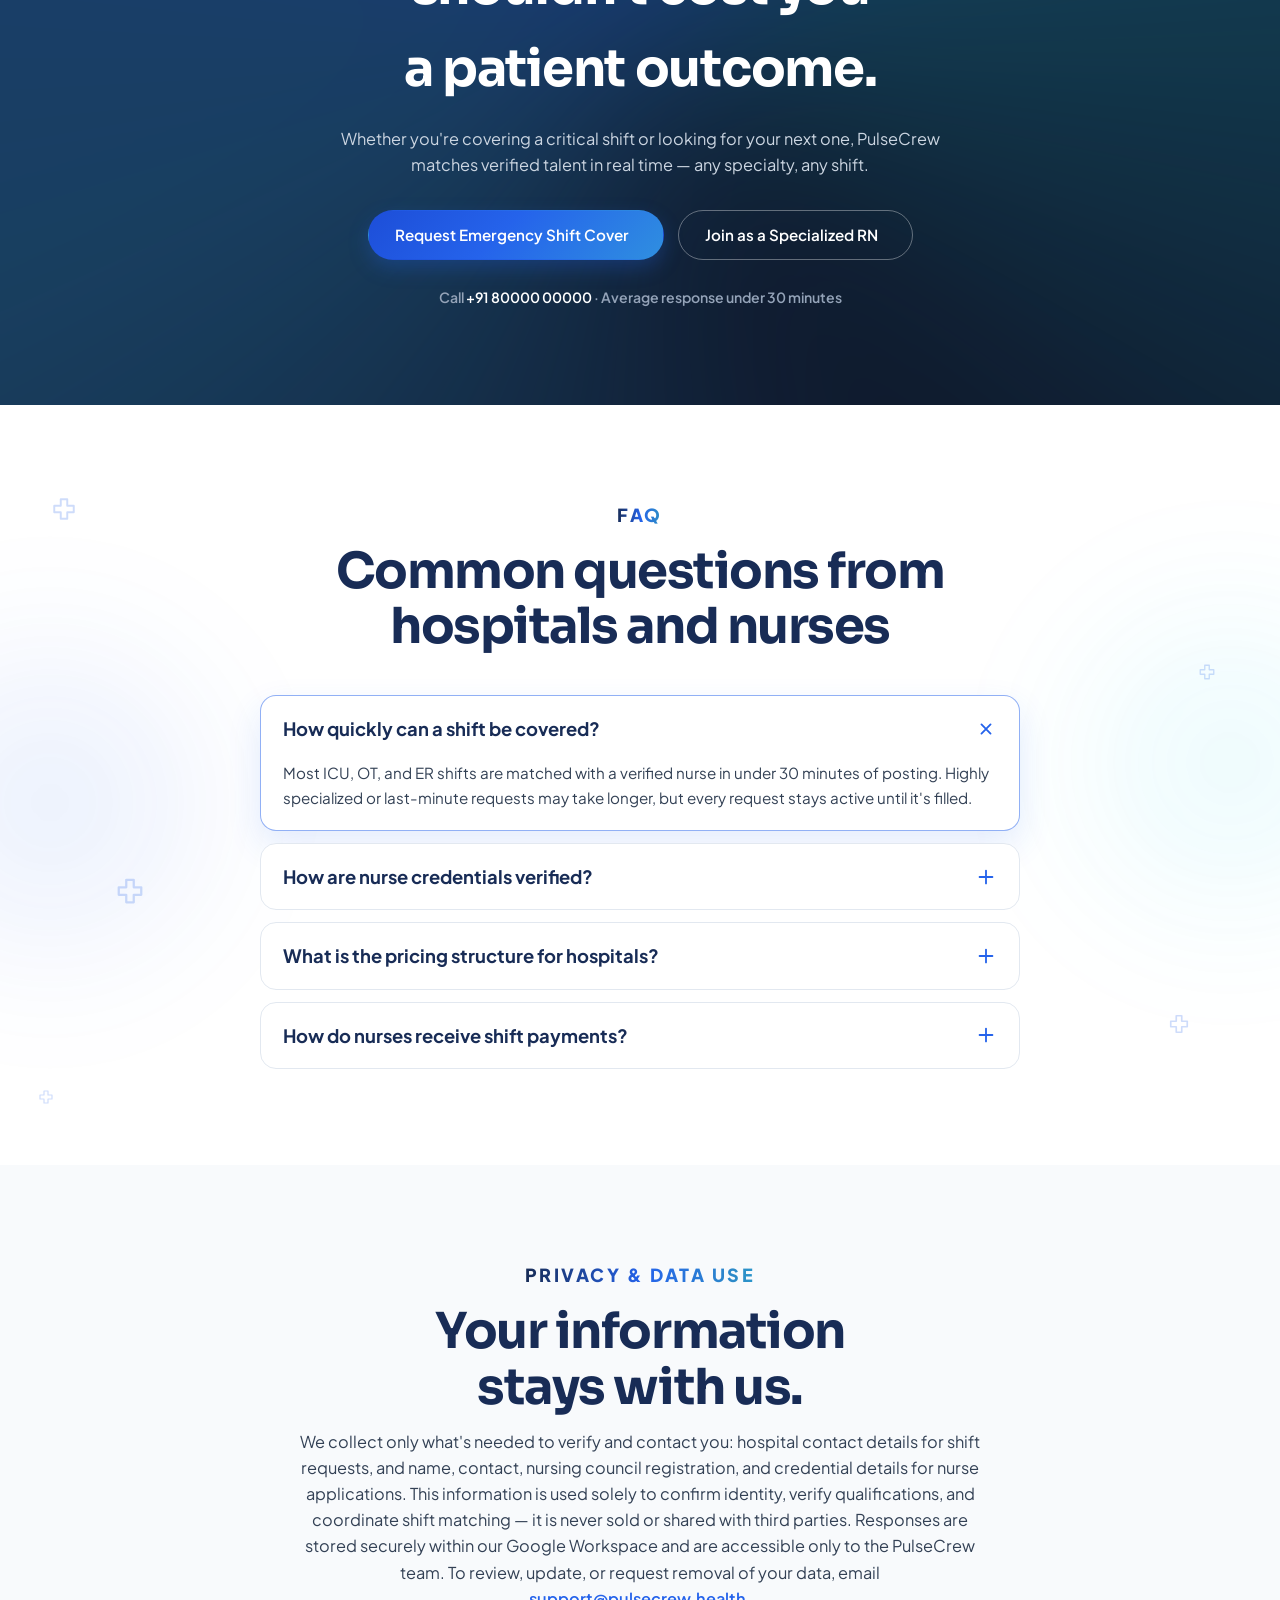
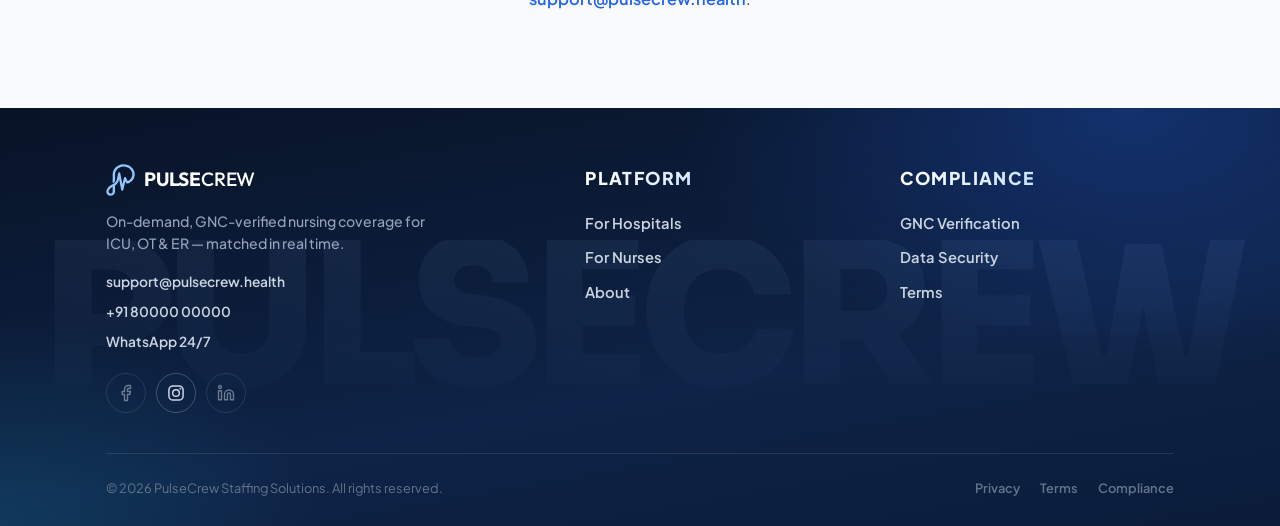
==== commit b629dc09: "Facebook and LinkedIn placeholders next to the Instagram link, header and footer, on all four pages " ====
--- a/index.html
+++ b/index.html
@@ -63,9 +63,11 @@
       <a class="btn btn-outline btn-sm" href="#join-form">Join as a Specialized RN</a>
       <a class="btn btn-primary btn-sm" href="#request-form">Request Emergency Shift Cover</a>
       <div class="social-links social-links-header">
+        <span class="social-link social-soon" aria-hidden="true" title="Facebook: link coming soon"><svg viewBox="0 0 24 24" width="18" height="18" fill="none" stroke="currentColor" stroke-width="1.8" stroke-linecap="round" stroke-linejoin="round" aria-hidden="true" focusable="false"><path d="M18 2h-3a5 5 0 0 0-5 5v3H7v4h3v8h4v-8h3l1-4h-4V7a1 1 0 0 1 1-1h3z"/></svg></span>
         <a class="social-link" href="https://www.instagram.com/pulsecrewstaffing/" target="_blank" rel="noopener noreferrer" aria-label="PulseCrew on Instagram (opens in a new tab)" title="Instagram">
           <svg viewBox="0 0 24 24" width="20" height="20" fill="none" stroke="currentColor" stroke-width="1.8" stroke-linecap="round" stroke-linejoin="round" aria-hidden="true" focusable="false"><rect x="3.5" y="3.5" width="17" height="17" rx="5"/><circle cx="12" cy="12" r="4"/><circle cx="17.2" cy="6.8" r="1.1" fill="currentColor" stroke="none"/></svg>
         </a>
+        <span class="social-link social-soon" aria-hidden="true" title="LinkedIn: link coming soon"><svg viewBox="0 0 24 24" width="18" height="18" fill="none" stroke="currentColor" stroke-width="1.8" stroke-linecap="round" stroke-linejoin="round" aria-hidden="true" focusable="false"><path d="M16 8a6 6 0 0 1 6 6v7h-4v-7a2 2 0 0 0-2-2 2 2 0 0 0-2 2v7h-4v-7a6 6 0 0 1 6-6z"/><rect x="2" y="9" width="4" height="12"/><circle cx="4" cy="4" r="2"/></svg></span>
       </div>
     </div>
   </div>
@@ -569,9 +571,11 @@
           <span>WhatsApp 24/7</span>
         </div>
         <div class="social-links social-links-footer">
+          <span class="social-link social-soon" aria-hidden="true" title="Facebook: link coming soon"><svg viewBox="0 0 24 24" width="18" height="18" fill="none" stroke="currentColor" stroke-width="1.8" stroke-linecap="round" stroke-linejoin="round" aria-hidden="true" focusable="false"><path d="M18 2h-3a5 5 0 0 0-5 5v3H7v4h3v8h4v-8h3l1-4h-4V7a1 1 0 0 1 1-1h3z"/></svg></span>
           <a class="social-link" href="https://www.instagram.com/pulsecrewstaffing/" target="_blank" rel="noopener noreferrer" aria-label="PulseCrew on Instagram (opens in a new tab)" title="Instagram">
             <svg viewBox="0 0 24 24" width="20" height="20" fill="none" stroke="currentColor" stroke-width="1.8" stroke-linecap="round" stroke-linejoin="round" aria-hidden="true" focusable="false"><rect x="3.5" y="3.5" width="17" height="17" rx="5"/><circle cx="12" cy="12" r="4"/><circle cx="17.2" cy="6.8" r="1.1" fill="currentColor" stroke="none"/></svg>
           </a>
+          <span class="social-link social-soon" aria-hidden="true" title="LinkedIn: link coming soon"><svg viewBox="0 0 24 24" width="18" height="18" fill="none" stroke="currentColor" stroke-width="1.8" stroke-linecap="round" stroke-linejoin="round" aria-hidden="true" focusable="false"><path d="M16 8a6 6 0 0 1 6 6v7h-4v-7a2 2 0 0 0-2-2 2 2 0 0 0-2 2v7h-4v-7a6 6 0 0 1 6-6z"/><rect x="2" y="9" width="4" height="12"/><circle cx="4" cy="4" r="2"/></svg></span>
         </div>
       </div>
       <div class="footer-col">
--- a/assets/site.css
+++ b/assets/site.css
@@ -838,3 +838,10 @@
   }
   /* between 901px and 1010px the header has no room left at its right end: only the header icon is left out, the footer one stays */
   @media (min-width:901px) and (max-width:1010px){ .social-links-header{ display:none; } }
+
+  /* Facebook and LinkedIn: shown but not linked yet (their addresses are not known); each becomes a normal .social-link <a> when its address is added */
+  .social-link.social-soon{ opacity:.5; cursor:default; }
+  .social-link.social-soon:hover{ transform:none; color:var(--ink-navy); border-color:var(--border); background:transparent; }
+  footer .social-link.social-soon:hover{ color:#cbd5e1; border-color:rgba(255,255,255,.22); background:transparent; }
+  /* the header has room for all three icons only on wide screens; below that it keeps just the Instagram link (the footer always shows all three) */
+  @media (max-width:1199px){ .social-links-header .social-soon{ display:none; } }
